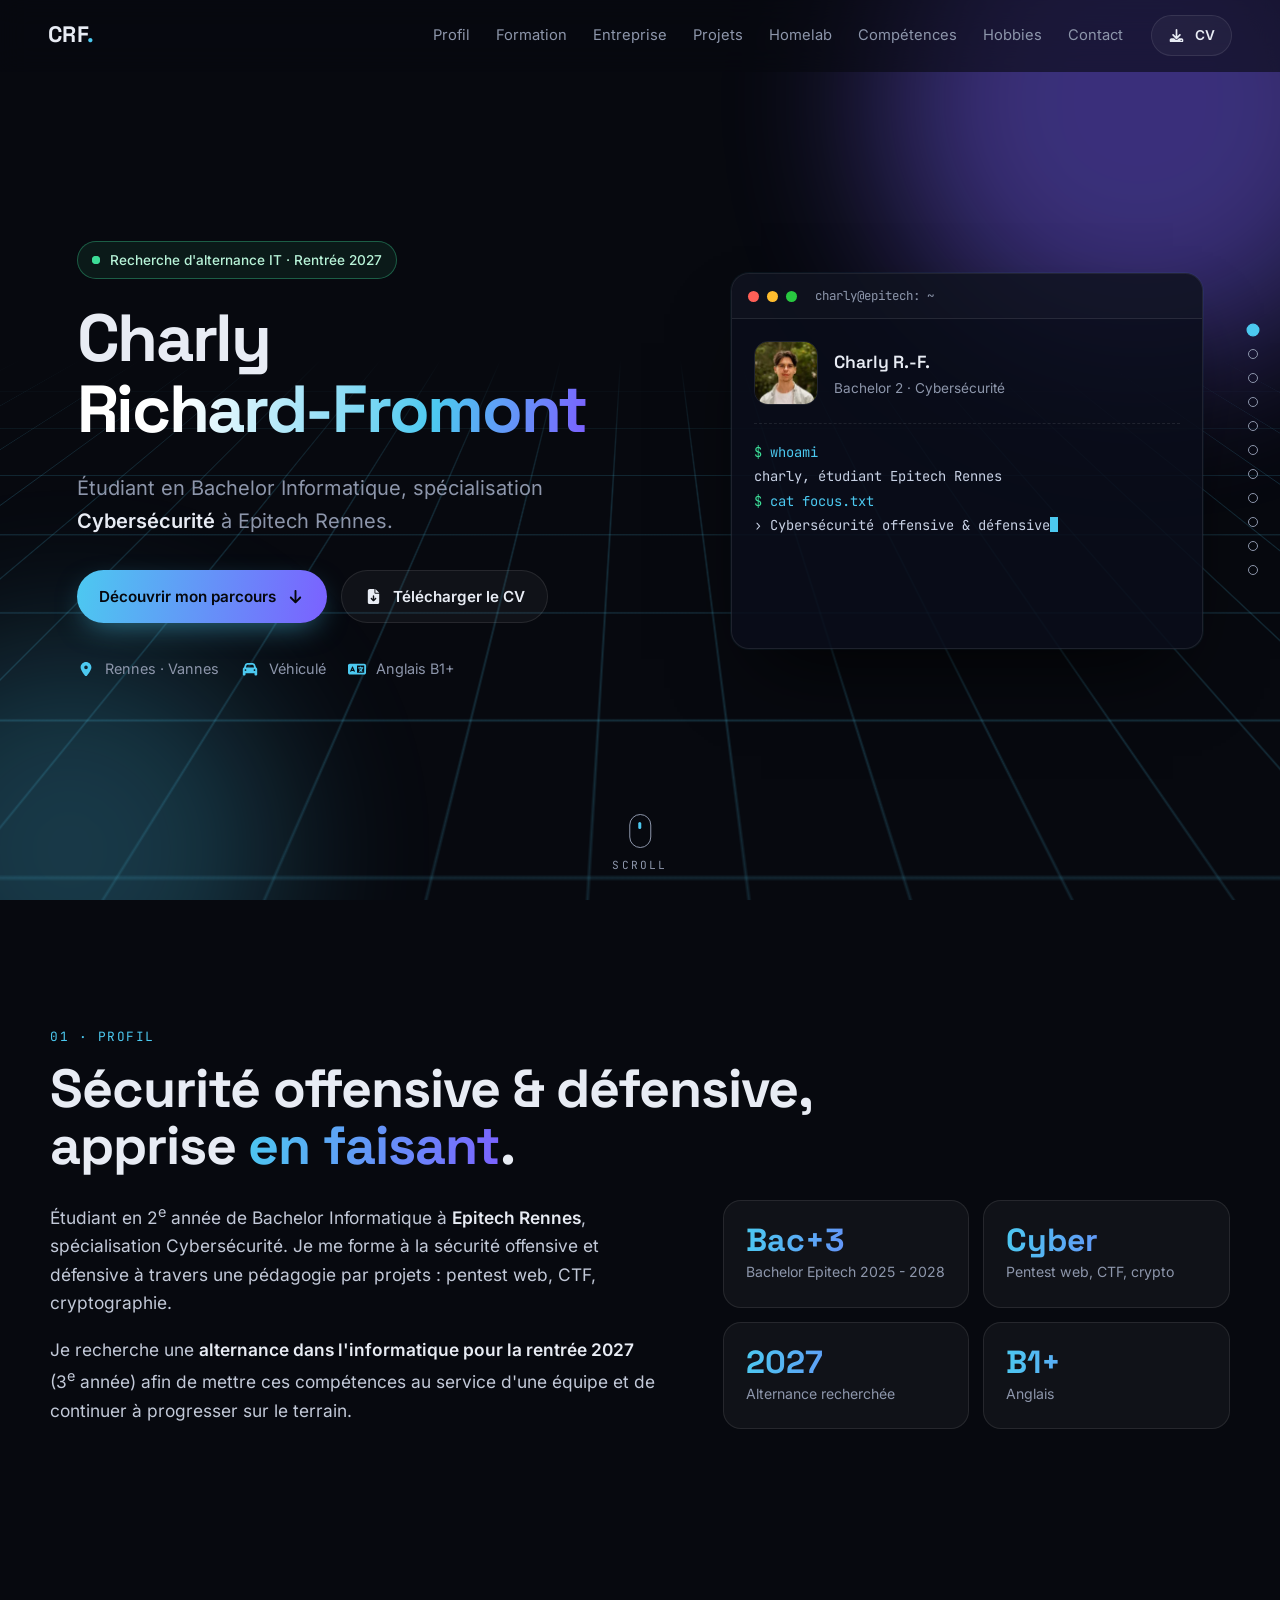
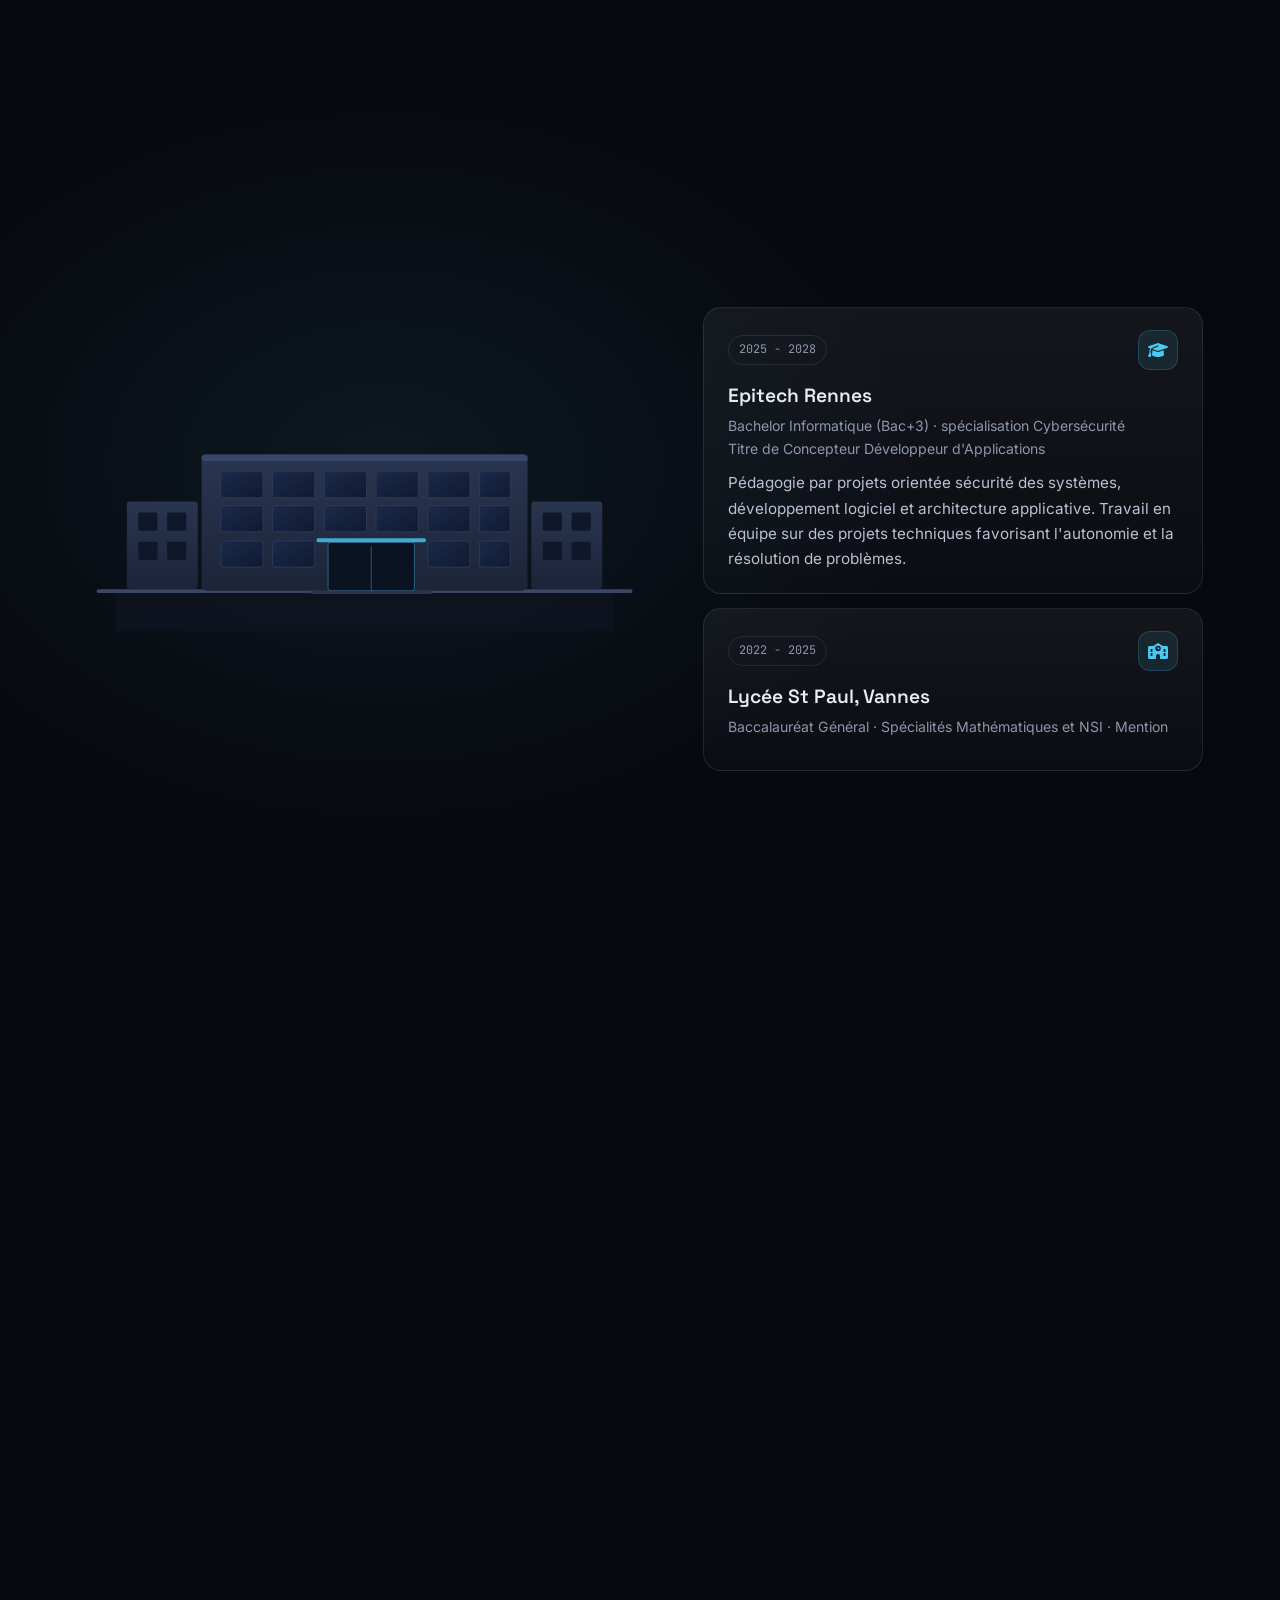
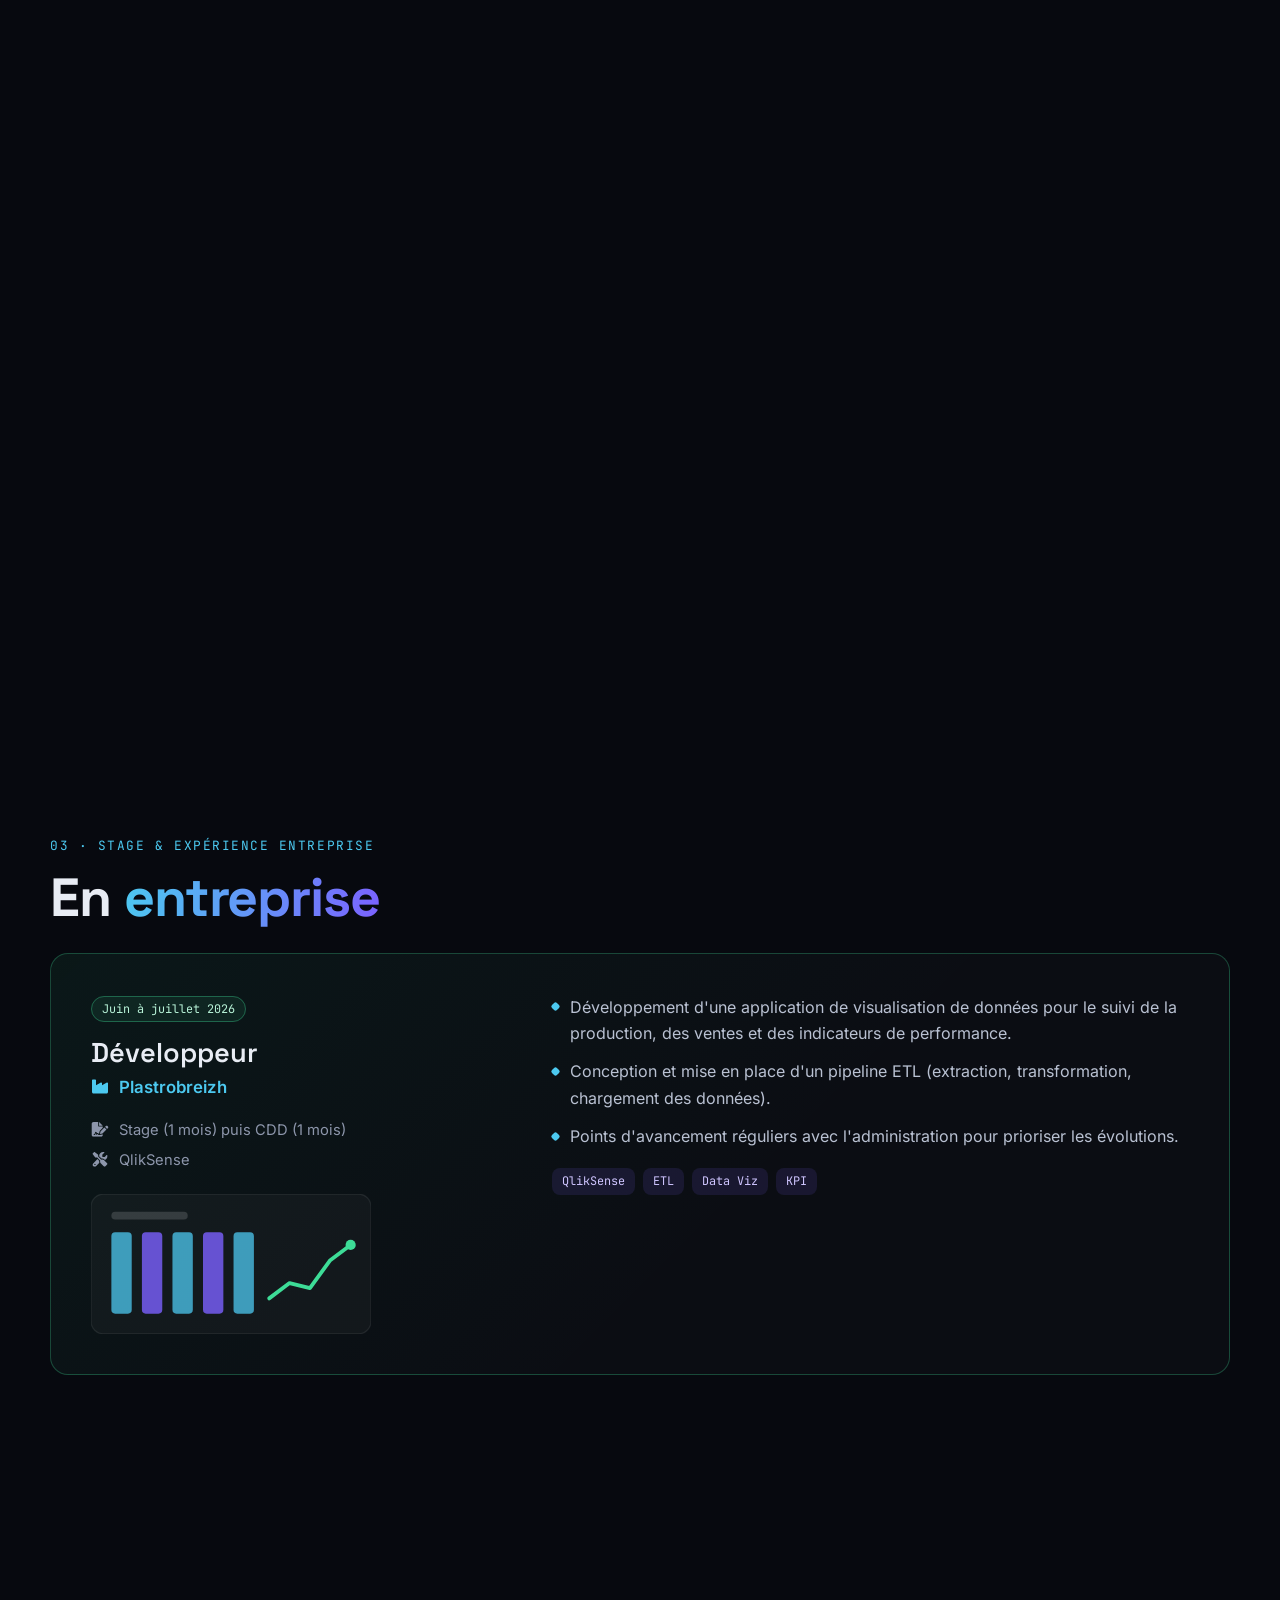
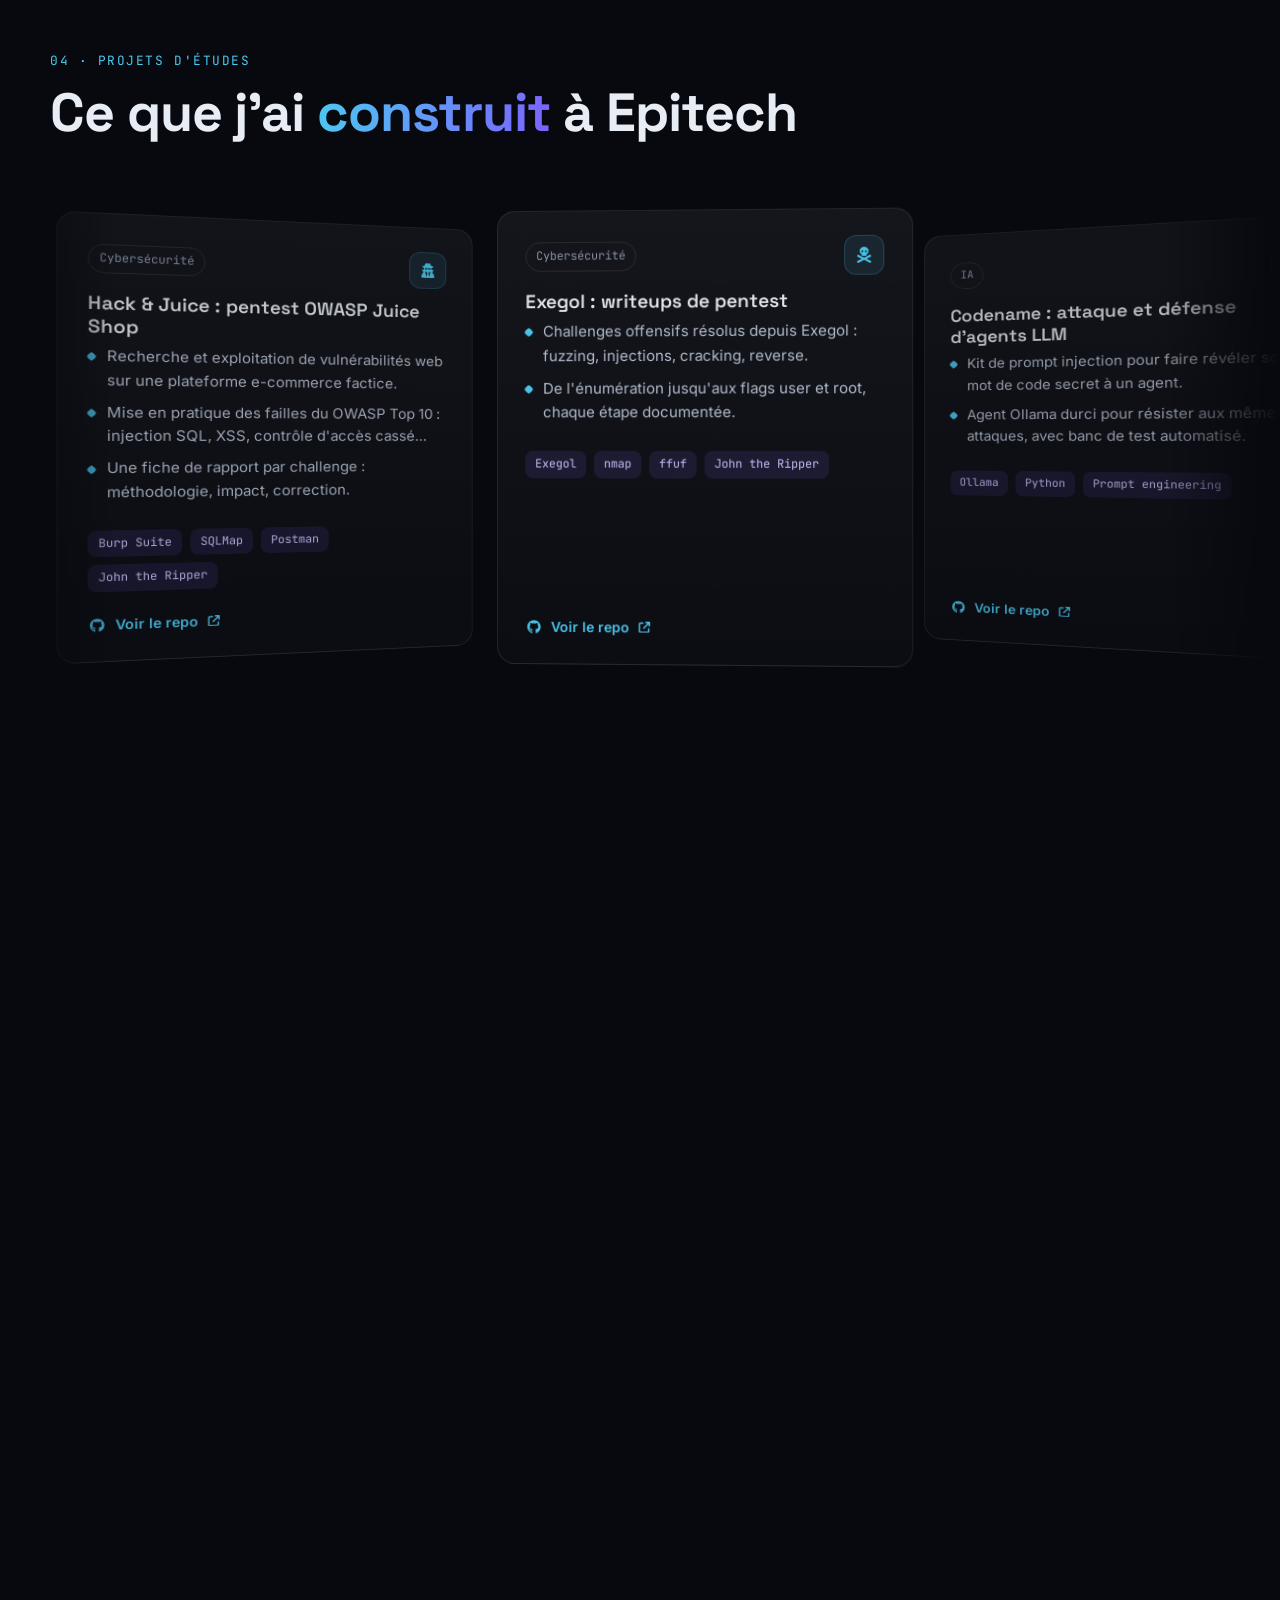
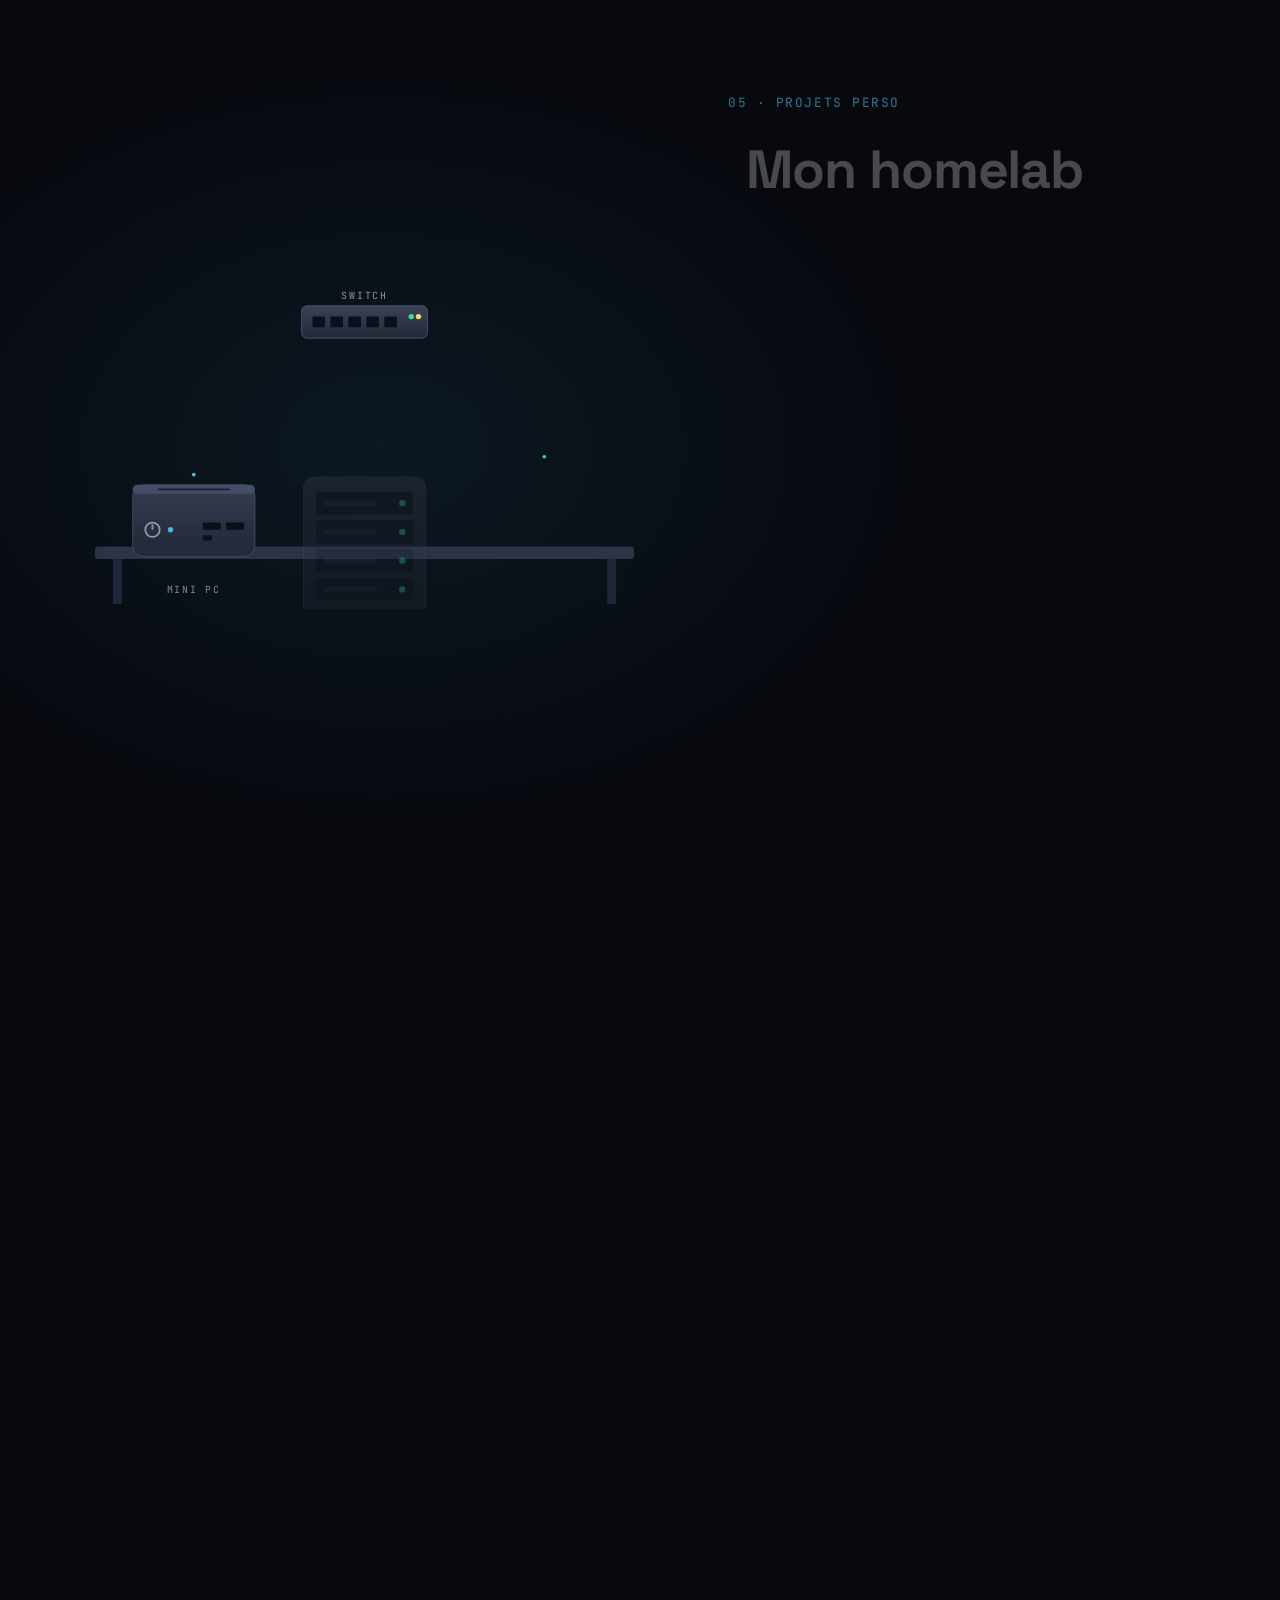
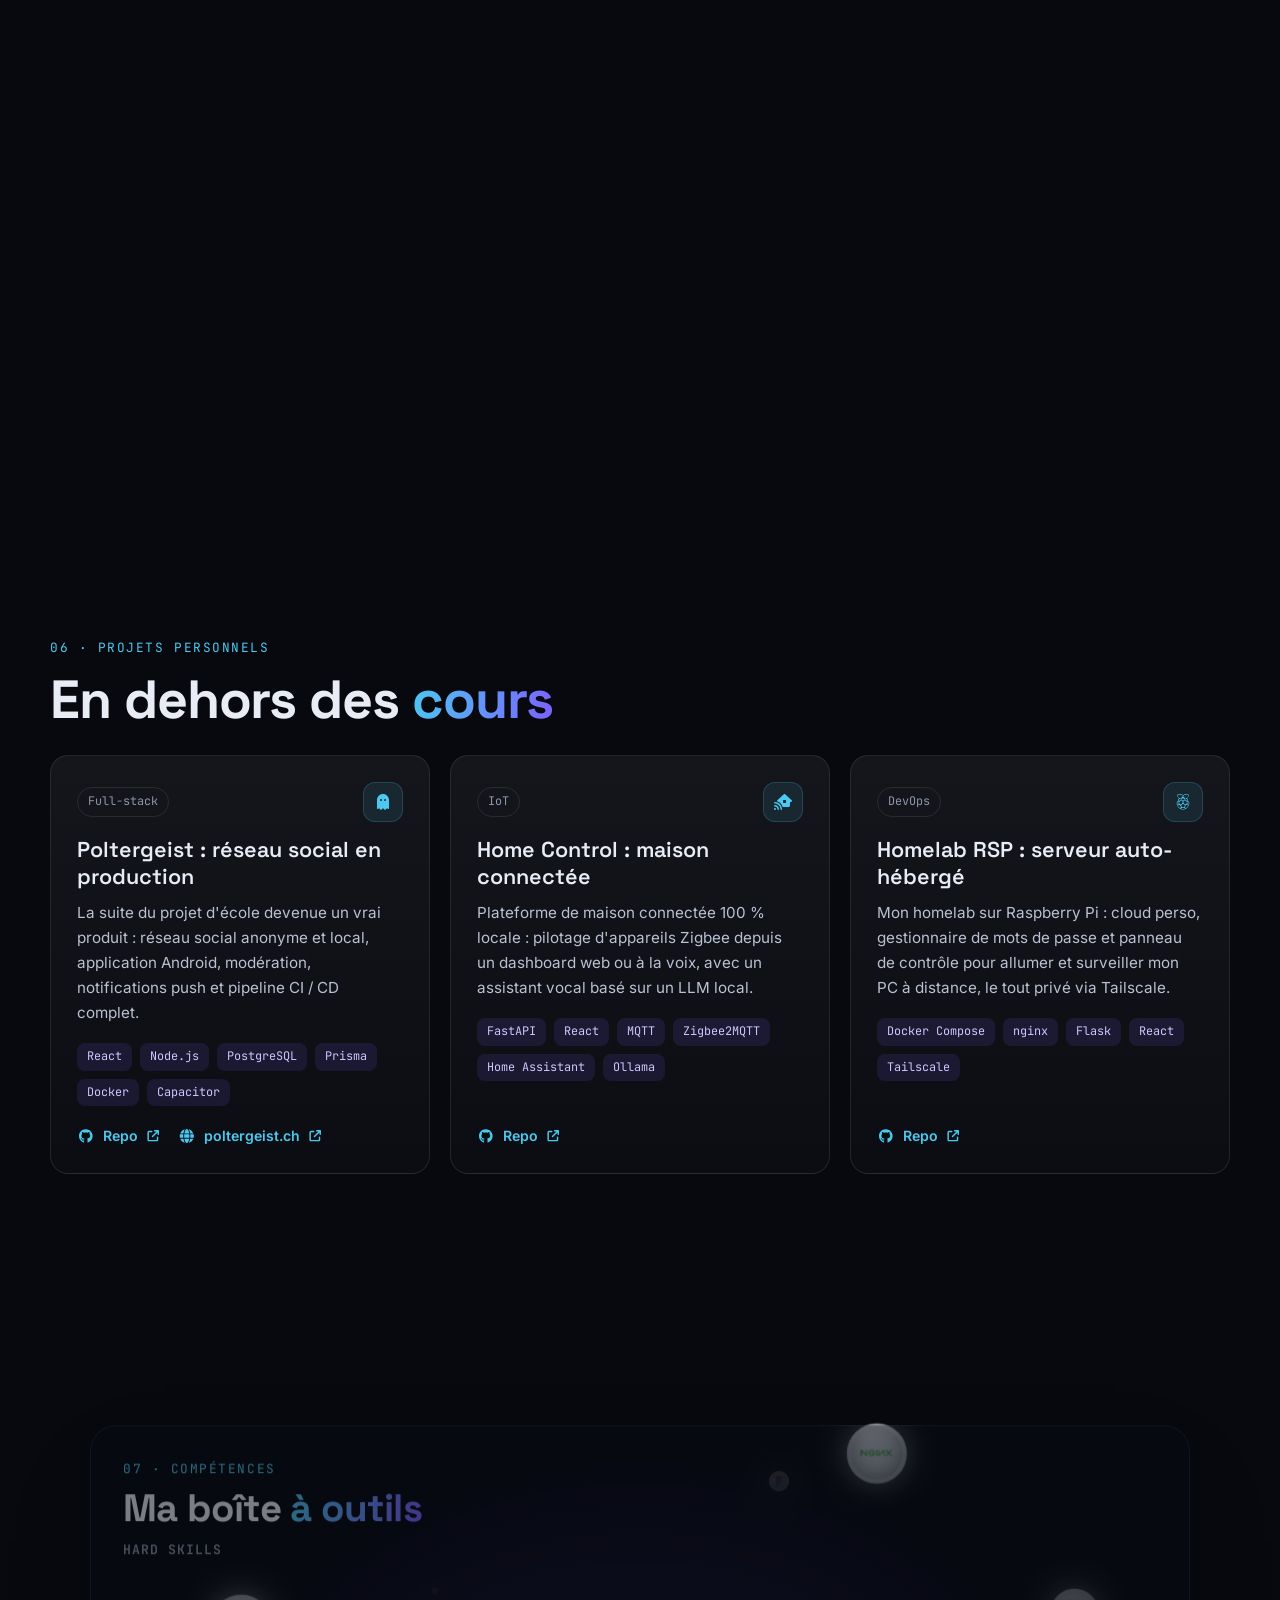
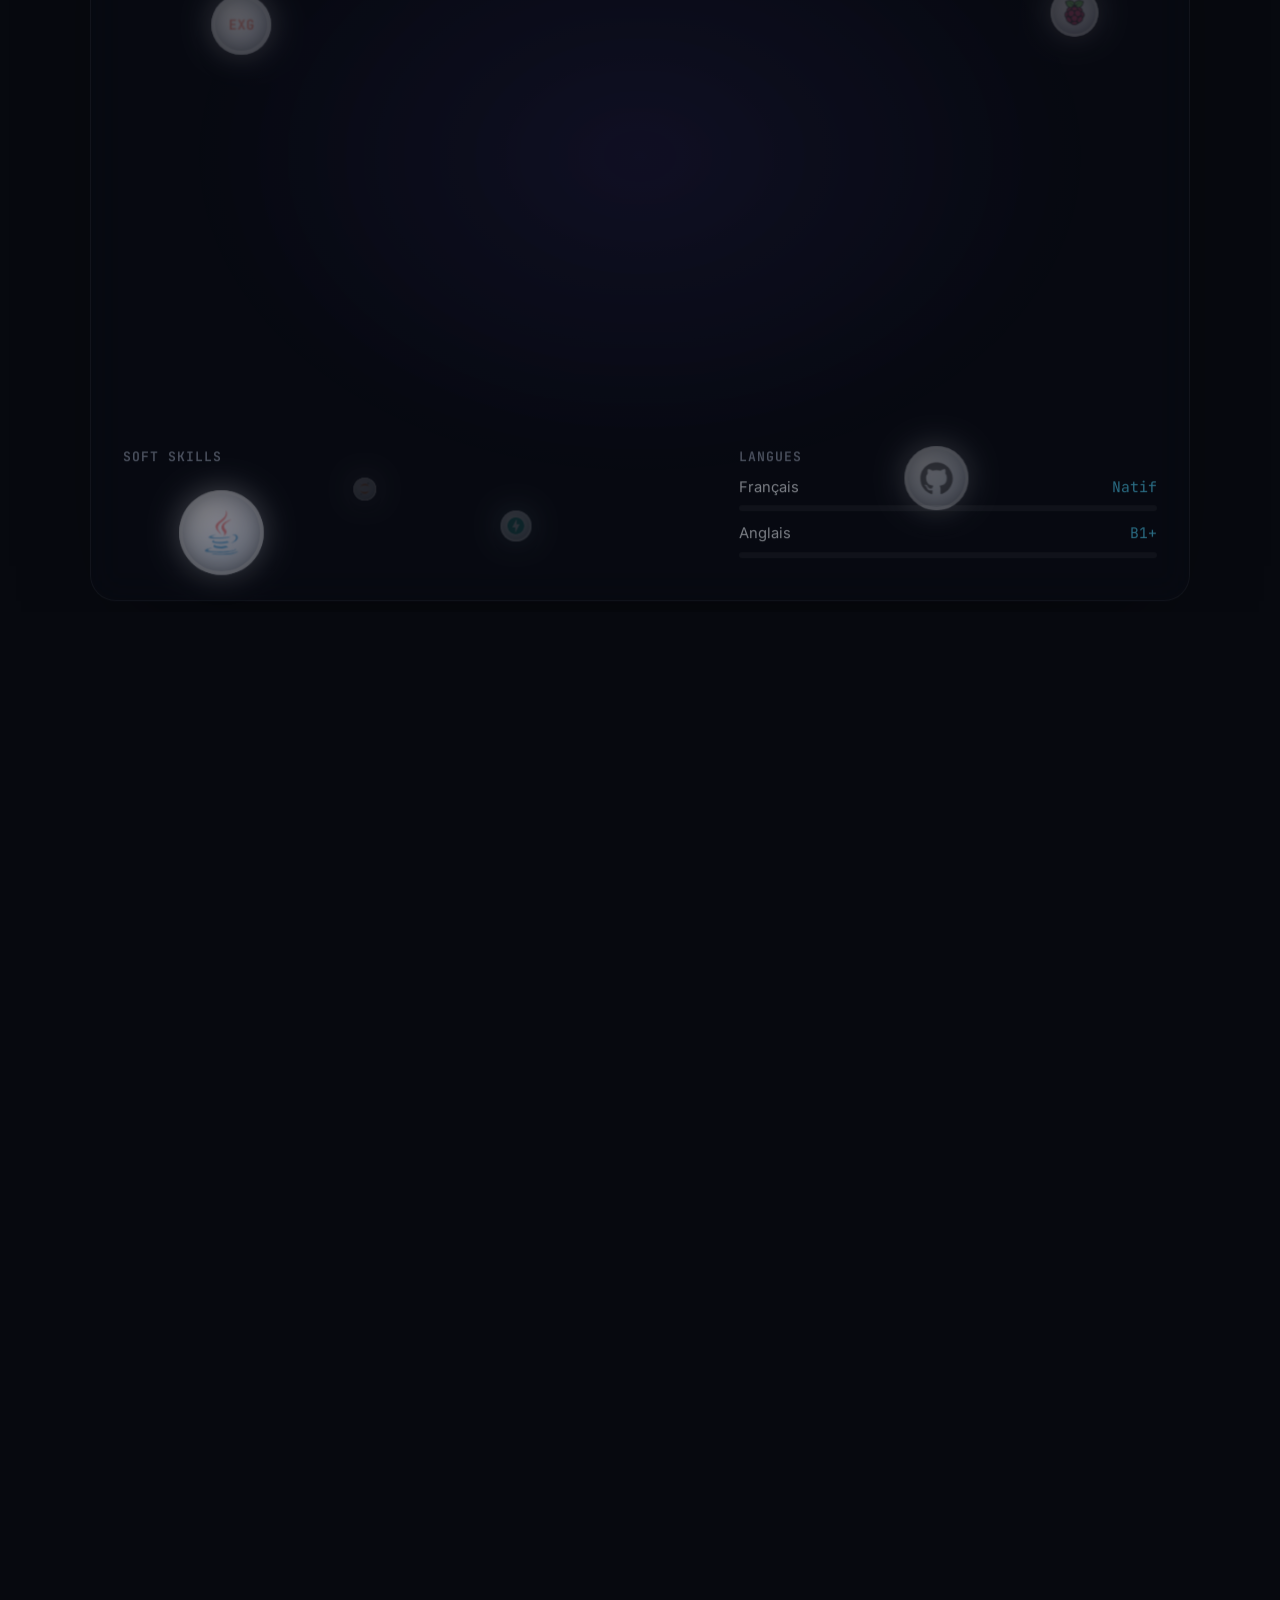
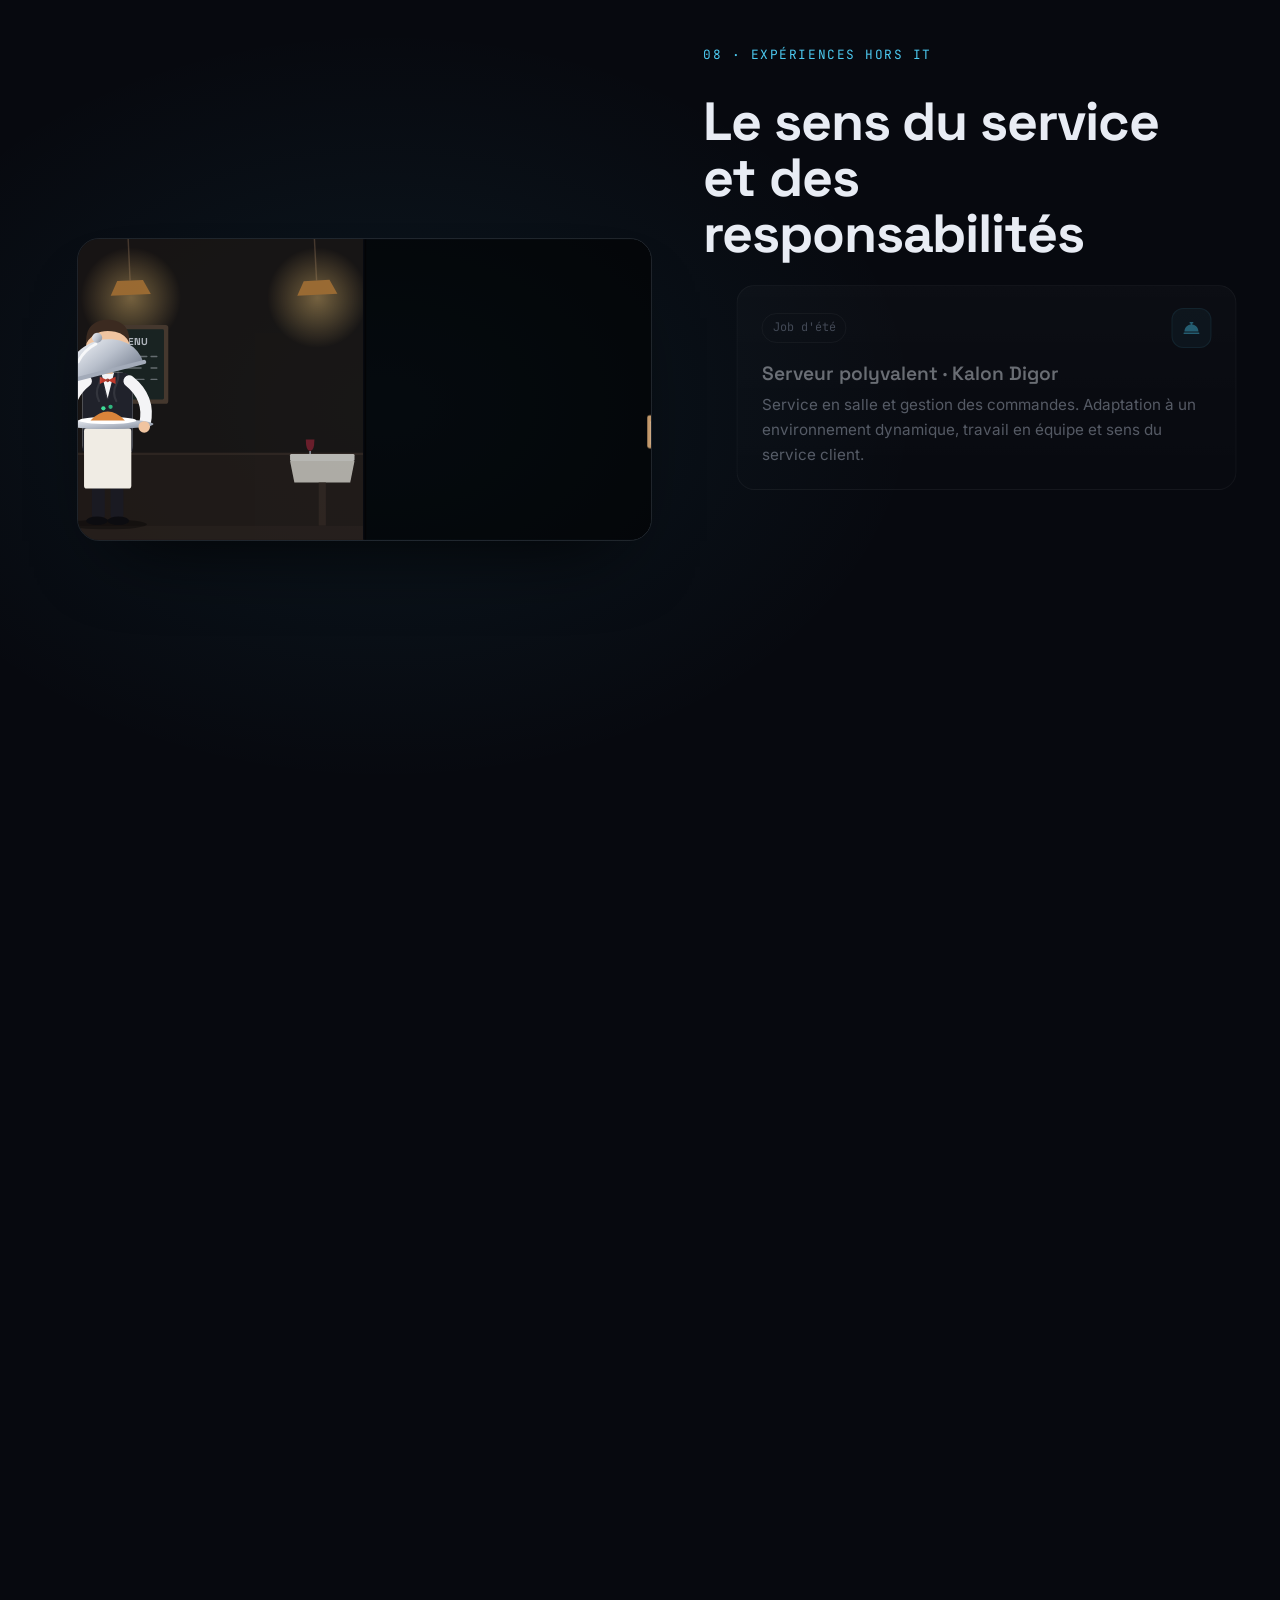
==== index.html @ 0ab3fb11 "[STYLE](index.css):make contact section fill the screen" ====
<!DOCTYPE html>
<html lang="fr">
<head>
    <meta charset="UTF-8">
    <meta name="viewport" content="width=device-width, initial-scale=1.0">
    <title>Charly Richard-Fromont · Portfolio</title>
    <meta name="description" content="Portfolio de Charly Richard-Fromont, étudiant en Bachelor Informatique spécialisation Cybersécurité à Epitech Rennes. Recherche d'alternance en IT pour la rentrée 2027.">
    <meta name="theme-color" content="#07090f">
    <meta name="author" content="Charly Richard-Fromont">
    <link rel="canonical" href="https://charly-2025.github.io/myPortfolio/">

    <meta property="og:type" content="profile">
    <meta property="og:title" content="Charly Richard-Fromont · Portfolio">
    <meta property="og:description" content="Étudiant en Bachelor Informatique, spécialisation Cybersécurité à Epitech Rennes. Recherche d'alternance en IT pour la rentrée 2027.">
    <meta property="og:url" content="https://charly-2025.github.io/myPortfolio/">
    <meta property="og:image" content="https://charly-2025.github.io/myPortfolio/crf.webp">
    <meta property="og:locale" content="fr_FR">
    <meta property="profile:first_name" content="Charly">
    <meta property="profile:last_name" content="Richard-Fromont">
    <meta name="twitter:card" content="summary">

    <script type="application/ld+json">
    {
        "@context": "https://schema.org",
        "@type": "Person",
        "name": "Charly Richard-Fromont",
        "givenName": "Charly",
        "familyName": "Richard-Fromont",
        "url": "https://charly-2025.github.io/myPortfolio/",
        "image": "https://charly-2025.github.io/myPortfolio/crf.webp",
        "jobTitle": "Étudiant en Bachelor Informatique, spécialisation Cybersécurité",
        "email": "mailto:charly.richardfromont@gmail.com",
        "address": { "@type": "PostalAddress", "addressLocality": "Rennes", "addressCountry": "FR" },
        "alumniOf": { "@type": "CollegeOrUniversity", "name": "Epitech Rennes" },
        "knowsAbout": ["Cybersécurité", "Pentest", "Python", "React", "Node.js", "Docker"],
        "sameAs": [
            "https://www.linkedin.com/in/charly-richard-fromont-b95b0a2b6",
            "https://github.com/charly-2025"
        ]
    }
    </script>

    <!-- Restauration du scroll gérée par le site (évite les sauts au rechargement) -->
    <script>
        history.scrollRestoration = 'manual';
        try {
            var y = +sessionStorage.getItem('scrollY');
            if (y > 0 && !location.hash) document.documentElement.classList.add('restoring');
        } catch (e) {}
    </script>

    <link rel="preload" href="assets/fonts/inter.woff2" as="font" type="font/woff2" crossorigin>
    <link rel="preload" href="assets/fonts/space-grotesk.woff2" as="font" type="font/woff2" crossorigin>
    <link rel="preload" href="assets/fonts/jetbrains-mono.woff2" as="font" type="font/woff2" crossorigin>
    <link rel="stylesheet" href="style/index.css?v=202610241826">
</head>

<body>
    <svg xmlns="http://www.w3.org/2000/svg" style="display:none" aria-hidden="true">
        <symbol id="i-github" viewBox="0 0 496 512"><path d="M165.9 397.4c0 2-2.3 3.6-5.2 3.6-3.3.3-5.6-1.3-5.6-3.6 0-2 2.3-3.6 5.2-3.6 3-.3 5.6 1.3 5.6 3.6zm-31.1-4.5c-.7 2 1.3 4.3 4.3 4.9 2.6 1 5.6 0 6.2-2s-1.3-4.3-4.3-5.2c-2.6-.7-5.5.3-6.2 2.3zm44.2-1.7c-2.9.7-4.9 2.6-4.6 4.9.3 2 2.9 3.3 5.9 2.6 2.9-.7 4.9-2.6 4.6-4.6-.3-1.9-3-3.2-5.9-2.9zM244.8 8C106.1 8 0 113.3 0 252c0 110.9 69.8 205.8 169.5 239.2 12.8 2.3 17.3-5.6 17.3-12.1 0-6.2-.3-40.4-.3-61.4 0 0-70 15-84.7-29.8 0 0-11.4-29.1-27.8-36.6 0 0-22.9-15.7 1.6-15.4 0 0 24.9 2 38.6 25.8 21.9 38.6 58.6 27.5 72.9 20.9 2.3-16 8.8-27.1 16-33.7-55.9-6.2-112.3-14.3-112.3-110.5 0-27.5 7.6-41.3 23.6-58.9-2.6-6.5-11.1-33.3 2.6-67.9 20.9-6.5 69 27 69 27 20-5.6 41.5-8.5 62.8-8.5s42.8 2.9 62.8 8.5c0 0 48.1-33.6 69-27 13.7 34.7 5.2 61.4 2.6 67.9 16 17.7 25.8 31.5 25.8 58.9 0 96.5-58.9 104.2-114.8 110.5 9.2 7.9 17 22.9 17 46.4 0 33.7-.3 75.4-.3 83.6 0 6.5 4.6 14.4 17.3 12.1C428.2 457.8 496 362.9 496 252 496 113.3 383.5 8 244.8 8zM97.2 352.9c-1.3 1-1 3.3.7 5.2 1.6 1.6 3.9 2.3 5.2 1 1.3-1 1-3.3-.7-5.2-1.6-1.6-3.9-2.3-5.2-1zm-10.8-8.1c-.7 1.3.3 2.9 2.3 3.9 1.6 1 3.6.7 4.3-.7.7-1.3-.3-2.9-2.3-3.9-2-.6-3.6-.3-4.3.7zm32.4 35.6c-1.6 1.3-1 4.3 1.3 6.2 2.3 2.3 5.2 2.6 6.5 1 1.3-1.3.7-4.3-1.3-6.2-2.2-2.3-5.2-2.6-6.5-1zm-11.4-14.7c-1.6 1-1.6 3.6 0 5.9 1.6 2.3 4.3 3.3 5.6 2.3 1.6-1.3 1.6-3.9 0-6.2-1.4-2.3-4-3.3-5.6-2z"/></symbol>
        <symbol id="i-linkedin" viewBox="0 0 448 512"><path d="M416 32H31.9C14.3 32 0 46.5 0 64.3v383.4C0 465.5 14.3 480 31.9 480H416c17.6 0 32-14.5 32-32.3V64.3c0-17.8-14.4-32.3-32-32.3zM135.4 416H69V202.2h66.5V416zm-33.2-243c-21.3 0-38.5-17.3-38.5-38.5S80.9 96 102.2 96c21.2 0 38.5 17.3 38.5 38.5 0 21.3-17.2 38.5-38.5 38.5zm282.1 243h-66.4V312c0-24.8-.5-56.7-34.5-56.7-34.6 0-39.9 27-39.9 54.9V416h-66.4V202.2h63.7v29.2h.9c8.9-16.8 30.6-34.5 62.9-34.5 67.2 0 79.7 44.3 79.7 101.9V416z"/></symbol>
        <symbol id="i-raspberry-pi" viewBox="0 0 407 512"><path d="M372 232.5l-3.7-6.5c.1-46.4-21.4-65.3-46.5-79.7 7.6-2 15.4-3.6 17.6-13.2 13.1-3.3 15.8-9.4 17.1-15.8 3.4-2.3 14.8-8.7 13.6-19.7 6.4-4.4 10-10.1 8.1-18.1 6.9-7.5 8.7-13.7 5.8-19.4 8.3-10.3 4.6-15.6 1.1-20.9 6.2-11.2.7-23.2-16.6-21.2-6.9-10.1-21.9-7.8-24.2-7.8-2.6-3.2-6-6-16.5-4.7-6.8-6.1-14.4-5-22.3-2.1-9.3-7.3-15.5-1.4-22.6.8C271.6.6 269 5.5 263.5 7.6c-12.3-2.6-16.1 3-22 8.9l-6.9-.1c-18.6 10.8-27.8 32.8-31.1 44.1-3.3-11.3-12.5-33.3-31.1-44.1l-6.9.1c-5.9-5.9-9.7-11.5-22-8.9-5.6-2-8.1-7-19.4-3.4-4.6-1.4-8.9-4.4-13.9-4.3-2.6.1-5.5 1-8.7 3.5-7.9-3-15.5-4-22.3 2.1-10.5-1.3-14 1.4-16.5 4.7-2.3 0-17.3-2.3-24.2 7.8C21.2 16 15.8 28 22 39.2c-3.5 5.4-7.2 10.7 1.1 20.9-2.9 5.7-1.1 11.9 5.8 19.4-1.8 8 1.8 13.7 8.1 18.1-1.2 11 10.2 17.4 13.6 19.7 1.3 6.4 4 12.4 17.1 15.8 2.2 9.5 10 11.2 17.6 13.2-25.1 14.4-46.6 33.3-46.5 79.7l-3.7 6.5c-28.8 17.2-54.7 72.7-14.2 117.7 2.6 14.1 7.1 24.2 11 35.4 5.9 45.2 44.5 66.3 54.6 68.8 14.9 11.2 30.8 21.8 52.2 29.2C159 504.2 181 512 203 512h1c22.1 0 44-7.8 64.2-28.4 21.5-7.4 37.3-18 52.2-29.2 10.2-2.5 48.7-23.6 54.6-68.8 3.9-11.2 8.4-21.3 11-35.4 40.6-45.1 14.7-100.5-14-117.7zm-22.2-8c-1.5 18.7-98.9-65.1-82.1-67.9 45.7-7.5 83.6 19.2 82.1 67.9zm-43 93.1c-24.5 15.8-59.8 5.6-78.8-22.8s-14.6-64.2 9.9-80c24.5-15.8 59.8-5.6 78.8 22.8s14.6 64.2-9.9 80zM238.9 29.3c.8 4.2 1.8 6.8 2.9 7.6 5.4-5.8 9.8-11.7 16.8-17.3 0 3.3-1.7 6.8 2.5 9.4 3.7-5 8.8-9.5 15.5-13.3-3.2 5.6-.6 7.3 1.2 9.6 5.1-4.4 10-8.8 19.4-12.3-2.6 3.1-6.2 6.2-2.4 9.8 5.3-3.3 10.6-6.6 23.1-8.9-2.8 3.1-8.7 6.3-5.1 9.4 6.6-2.5 14-4.4 22.1-5.4-3.9 3.2-7.1 6.3-3.9 8.8 7.1-2.2 16.9-5.1 26.4-2.6l-6 6.1c-.7.8 14.1.6 23.9.8-3.6 5-7.2 9.7-9.3 18.2 1 1 5.8.4 10.4 0-4.7 9.9-12.8 12.3-14.7 16.6 2.9 2.2 6.8 1.6 11.2.1-3.4 6.9-10.4 11.7-16 17.3 1.4 1 3.9 1.6 9.7.9-5.2 5.5-11.4 10.5-18.8 15 1.3 1.5 5.8 1.5 10 1.6-6.7 6.5-15.3 9.9-23.4 14.2 4 2.7 6.9 2.1 10 2.1-5.7 4.7-15.4 7.1-24.4 10 1.7 2.7 3.4 3.4 7.1 4.1-9.5 5.3-23.2 2.9-27 5.6.9 2.7 3.6 4.4 6.7 5.8-15.4.9-57.3-.6-65.4-32.3 15.7-17.3 44.4-37.5 93.7-62.6-38.4 12.8-73 30-102 53.5-34.3-15.9-10.8-55.9 5.8-71.8zm-34.4 114.6c24.2-.3 54.1 17.8 54 34.7-.1 15-21 27.1-53.8 26.9-32.1-.4-53.7-15.2-53.6-29.8 0-11.9 26.2-32.5 53.4-31.8zm-123-12.8c3.7-.7 5.4-1.5 7.1-4.1-9-2.8-18.7-5.3-24.4-10 3.1 0 6 .7 10-2.1-8.1-4.3-16.7-7.7-23.4-14.2 4.2-.1 8.7 0 10-1.6-7.4-4.5-13.6-9.5-18.8-15 5.8.7 8.3.1 9.7-.9-5.6-5.6-12.7-10.4-16-17.3 4.3 1.5 8.3 2 11.2-.1-1.9-4.2-10-6.7-14.7-16.6 4.6.4 9.4 1 10.4 0-2.1-8.5-5.8-13.3-9.3-18.2 9.8-.1 24.6 0 23.9-.8l-6-6.1c9.5-2.5 19.3.4 26.4 2.6 3.2-2.5-.1-5.6-3.9-8.8 8.1 1.1 15.4 2.9 22.1 5.4 3.5-3.1-2.3-6.3-5.1-9.4 12.5 2.3 17.8 5.6 23.1 8.9 3.8-3.6.2-6.7-2.4-9.8 9.4 3.4 14.3 7.9 19.4 12.3 1.7-2.3 4.4-4 1.2-9.6 6.7 3.8 11.8 8.3 15.5 13.3 4.1-2.6 2.5-6.2 2.5-9.4 7 5.6 11.4 11.5 16.8 17.3 1.1-.8 2-3.4 2.9-7.6 16.6 15.9 40.1 55.9 6 71.8-29-23.5-63.6-40.7-102-53.5 49.3 25 78 45.3 93.7 62.6-8 31.8-50 33.2-65.4 32.3 3.1-1.4 5.8-3.2 6.7-5.8-4-2.8-17.6-.4-27.2-5.6zm60.1 24.1c16.8 2.8-80.6 86.5-82.1 67.9-1.5-48.7 36.5-75.5 82.1-67.9zM38.2 342c-23.7-18.8-31.3-73.7 12.6-98.3 26.5-7 9 107.8-12.6 98.3zm91 98.2c-13.3 7.9-45.8 4.7-68.8-27.9-15.5-27.4-13.5-55.2-2.6-63.4 16.3-9.8 41.5 3.4 60.9 25.6 16.9 20 24.6 55.3 10.5 65.7zm-26.4-119.7c-24.5-15.8-28.9-51.6-9.9-80s54.3-38.6 78.8-22.8 28.9 51.6 9.9 80c-19.1 28.4-54.4 38.6-78.8 22.8zM205 496c-29.4 1.2-58.2-23.7-57.8-32.3-.4-12.7 35.8-22.6 59.3-22 23.7-1 55.6 7.5 55.7 18.9.5 11-28.8 35.9-57.2 35.4zm58.9-124.9c.2 29.7-26.2 53.8-58.8 54-32.6.2-59.2-23.8-59.4-53.4v-.6c-.2-29.7 26.2-53.8 58.8-54 32.6-.2 59.2 23.8 59.4 53.4v.6zm82.2 42.7c-25.3 34.6-59.6 35.9-72.3 26.3-13.3-12.4-3.2-50.9 15.1-72 20.9-23.3 43.3-38.5 58.9-26.6 10.5 10.3 16.7 49.1-1.7 72.3zm22.9-73.2c-21.5 9.4-39-105.3-12.6-98.3 43.9 24.7 36.3 79.6 12.6 98.3z"/></symbol>
        <symbol id="i-arrow-down" viewBox="0 0 384 512"><path d="M169.4 470.6c12.5 12.5 32.8 12.5 45.3 0l160-160c12.5-12.5 12.5-32.8 0-45.3s-32.8-12.5-45.3 0L224 370.8 224 64c0-17.7-14.3-32-32-32s-32 14.3-32 32l0 306.7L54.6 265.4c-12.5-12.5-32.8-12.5-45.3 0s-12.5 32.8 0 45.3l160 160z"/></symbol>
        <symbol id="i-arrow-up-right-from-square" viewBox="0 0 512 512"><path d="M320 0c-17.7 0-32 14.3-32 32s14.3 32 32 32h82.7L201.4 265.4c-12.5 12.5-12.5 32.8 0 45.3s32.8 12.5 45.3 0L448 109.3V192c0 17.7 14.3 32 32 32s32-14.3 32-32V32c0-17.7-14.3-32-32-32H320zM80 32C35.8 32 0 67.8 0 112V432c0 44.2 35.8 80 80 80H400c44.2 0 80-35.8 80-80V320c0-17.7-14.3-32-32-32s-32 14.3-32 32V432c0 8.8-7.2 16-16 16H80c-8.8 0-16-7.2-16-16V112c0-8.8 7.2-16 16-16H192c17.7 0 32-14.3 32-32s-14.3-32-32-32H80z"/></symbol>
        <symbol id="i-basket-shopping" viewBox="0 0 576 512"><path d="M253.3 35.1c6.1-11.8 1.5-26.3-10.2-32.4s-26.3-1.5-32.4 10.2L117.6 192H32c-17.7 0-32 14.3-32 32s14.3 32 32 32L83.9 463.5C91 492 116.6 512 146 512H430c29.4 0 55-20 62.1-48.5L544 256c17.7 0 32-14.3 32-32s-14.3-32-32-32H458.4L365.3 12.9C359.2 1.2 344.7-3.4 332.9 2.7s-16.3 20.6-10.2 32.4L404.3 192H171.7L253.3 35.1zM192 304v96c0 8.8-7.2 16-16 16s-16-7.2-16-16V304c0-8.8 7.2-16 16-16s16 7.2 16 16zm96-16c8.8 0 16 7.2 16 16v96c0 8.8-7.2 16-16 16s-16-7.2-16-16V304c0-8.8 7.2-16 16-16zm128 16v96c0 8.8-7.2 16-16 16s-16-7.2-16-16V304c0-8.8 7.2-16 16-16s16 7.2 16 16z"/></symbol>
        <symbol id="i-bell-concierge" viewBox="0 0 512 512"><path d="M216 64c-13.3 0-24 10.7-24 24s10.7 24 24 24h16v33.3C119.6 157.2 32 252.4 32 368H480c0-115.6-87.6-210.8-200-222.7V112h16c13.3 0 24-10.7 24-24s-10.7-24-24-24H256 216zM24 400c-13.3 0-24 10.7-24 24s10.7 24 24 24H488c13.3 0 24-10.7 24-24s-10.7-24-24-24H24z"/></symbol>
        <symbol id="i-book-open" viewBox="0 0 576 512"><path d="M249.6 471.5c10.8 3.8 22.4-4.1 22.4-15.5V78.6c0-4.2-1.6-8.4-5-11C247.4 52 202.4 32 144 32C93.5 32 46.3 45.3 18.1 56.1C6.8 60.5 0 71.7 0 83.8V454.1c0 11.9 12.8 20.2 24.1 16.5C55.6 460.1 105.5 448 144 448c33.9 0 79 14 105.6 23.5zm76.8 0C353 462 398.1 448 432 448c38.5 0 88.4 12.1 119.9 22.6c11.3 3.8 24.1-4.6 24.1-16.5V83.8c0-12.1-6.8-23.3-18.1-27.6C529.7 45.3 482.5 32 432 32c-58.4 0-103.4 20-123 35.6c-3.3 2.6-5 6.8-5 11V456c0 11.4 11.7 19.3 22.4 15.5z"/></symbol>
        <symbol id="i-brain" viewBox="0 0 512 512"><path d="M184 0c30.9 0 56 25.1 56 56V456c0 30.9-25.1 56-56 56c-28.9 0-52.7-21.9-55.7-50.1c-5.2 1.4-10.7 2.1-16.3 2.1c-35.3 0-64-28.7-64-64c0-7.4 1.3-14.6 3.6-21.2C21.4 367.4 0 338.2 0 304c0-31.9 18.7-59.5 45.8-72.3C37.1 220.8 32 207 32 192c0-30.7 21.6-56.3 50.4-62.6C80.8 123.9 80 118 80 112c0-29.9 20.6-55.1 48.3-62.1C131.3 21.9 155.1 0 184 0zM328 0c28.9 0 52.6 21.9 55.7 49.9c27.8 7 48.3 32.1 48.3 62.1c0 6-.8 11.9-2.4 17.4c28.8 6.2 50.4 31.9 50.4 62.6c0 15-5.1 28.8-13.8 39.7C493.3 244.5 512 272.1 512 304c0 34.2-21.4 63.4-51.6 74.8c2.3 6.6 3.6 13.8 3.6 21.2c0 35.3-28.7 64-64 64c-5.6 0-11.1-.7-16.3-2.1c-3 28.2-26.8 50.1-55.7 50.1c-30.9 0-56-25.1-56-56V56c0-30.9 25.1-56 56-56z"/></symbol>
        <symbol id="i-briefcase" viewBox="0 0 512 512"><path d="M184 48H328c4.4 0 8 3.6 8 8V96H176V56c0-4.4 3.6-8 8-8zm-56 8V96H64C28.7 96 0 124.7 0 160v96H192 320 512V160c0-35.3-28.7-64-64-64H384V56c0-30.9-25.1-56-56-56H184c-30.9 0-56 25.1-56 56zM512 288H320v32c0 17.7-14.3 32-32 32H224c-17.7 0-32-14.3-32-32V288H0V416c0 35.3 28.7 64 64 64H448c35.3 0 64-28.7 64-64V288z"/></symbol>
        <symbol id="i-car" viewBox="0 0 512 512"><path d="M135.2 117.4L109.1 192H402.9l-26.1-74.6C372.3 104.6 360.2 96 346.6 96H165.4c-13.6 0-25.7 8.6-30.2 21.4zM39.6 196.8L74.8 96.3C88.3 57.8 124.6 32 165.4 32H346.6c40.8 0 77.1 25.8 90.6 64.3l35.2 100.5c23.2 9.6 39.6 32.5 39.6 59.2V400v48c0 17.7-14.3 32-32 32H448c-17.7 0-32-14.3-32-32V400H96v48c0 17.7-14.3 32-32 32H32c-17.7 0-32-14.3-32-32V400 256c0-26.7 16.4-49.6 39.6-59.2zM128 288a32 32 0 1 0 -64 0 32 32 0 1 0 64 0zm288 32a32 32 0 1 0 0-64 32 32 0 1 0 0 64z"/></symbol>
        <symbol id="i-chart-column" viewBox="0 0 512 512"><path d="M32 32c17.7 0 32 14.3 32 32V400c0 8.8 7.2 16 16 16H480c17.7 0 32 14.3 32 32s-14.3 32-32 32H80c-44.2 0-80-35.8-80-80V64C0 46.3 14.3 32 32 32zM160 224c17.7 0 32 14.3 32 32v64c0 17.7-14.3 32-32 32s-32-14.3-32-32V256c0-17.7 14.3-32 32-32zm128-64V320c0 17.7-14.3 32-32 32s-32-14.3-32-32V160c0-17.7 14.3-32 32-32s32 14.3 32 32zm64 32c17.7 0 32 14.3 32 32v96c0 17.7-14.3 32-32 32s-32-14.3-32-32V224c0-17.7 14.3-32 32-32zM480 96V320c0 17.7-14.3 32-32 32s-32-14.3-32-32V96c0-17.7 14.3-32 32-32s32 14.3 32 32z"/></symbol>
        <symbol id="i-code" viewBox="0 0 640 512"><path d="M392.8 1.2c-17-4.9-34.7 5-39.6 22l-128 448c-4.9 17 5 34.7 22 39.6s34.7-5 39.6-22l128-448c4.9-17-5-34.7-22-39.6zm80.6 120.1c-12.5 12.5-12.5 32.8 0 45.3L562.7 256l-89.4 89.4c-12.5 12.5-12.5 32.8 0 45.3s32.8 12.5 45.3 0l112-112c12.5-12.5 12.5-32.8 0-45.3l-112-112c-12.5-12.5-32.8-12.5-45.3 0zm-306.7 0c-12.5-12.5-32.8-12.5-45.3 0l-112 112c-12.5 12.5-12.5 32.8 0 45.3l112 112c12.5 12.5 32.8 12.5 45.3 0s12.5-32.8 0-45.3L77.3 256l89.4-89.4c12.5-12.5 12.5-32.8 0-45.3z"/></symbol>
        <symbol id="i-compass-drafting" viewBox="0 0 512 512"><path d="M352 96c0 14.3-3.1 27.9-8.8 40.2L396 227.4c-23.7 25.3-54.2 44.1-88.5 53.6L256 192h0 0l-68 117.5c21.5 6.8 44.3 10.5 68.1 10.5c70.7 0 133.8-32.7 174.9-84c11.1-13.8 31.2-16 45-5s16 31.2 5 45C428.1 341.8 347 384 256 384c-35.4 0-69.4-6.4-100.7-18.1L98.7 463.7C94 471.8 87 478.4 78.6 482.6L23.2 510.3c-5 2.5-10.9 2.2-15.6-.7S0 501.5 0 496V440.6c0-8.4 2.2-16.7 6.5-24.1l60-103.7C53.7 301.6 41.8 289.3 31.2 276c-11.1-13.8-8.8-33.9 5-45s33.9-8.8 45 5c5.7 7.1 11.8 13.8 18.2 20.1l69.4-119.9c-5.6-12.2-8.8-25.8-8.8-40.2c0-53 43-96 96-96s96 43 96 96zm21 297.9c32.6-12.8 62.5-30.8 88.9-52.9l43.7 75.5c4.2 7.3 6.5 15.6 6.5 24.1V496c0 5.5-2.9 10.7-7.6 13.6s-10.6 3.2-15.6 .7l-55.4-27.7c-8.4-4.2-15.4-10.8-20.1-18.9L373 393.9zM256 128a32 32 0 1 0 0-64 32 32 0 1 0 0 64z"/></symbol>
        <symbol id="i-cubes" viewBox="0 0 576 512"><path d="M290.8 48.6l78.4 29.7L288 109.5 206.8 78.3l78.4-29.7c1.8-.7 3.8-.7 5.7 0zM136 92.5V204.7c-1.3 .4-2.6 .8-3.9 1.3l-96 36.4C14.4 250.6 0 271.5 0 294.7V413.9c0 22.2 13.1 42.3 33.5 51.3l96 42.2c14.4 6.3 30.7 6.3 45.1 0L288 457.5l113.5 49.9c14.4 6.3 30.7 6.3 45.1 0l96-42.2c20.3-8.9 33.5-29.1 33.5-51.3V294.7c0-23.3-14.4-44.1-36.1-52.4l-96-36.4c-1.3-.5-2.6-.9-3.9-1.3V92.5c0-23.3-14.4-44.1-36.1-52.4l-96-36.4c-12.8-4.8-26.9-4.8-39.7 0l-96 36.4C150.4 48.4 136 69.3 136 92.5zM392 210.6l-82.4 31.2V152.6L392 121v89.6zM154.8 250.9l78.4 29.7L152 311.7 70.8 280.6l78.4-29.7c1.8-.7 3.8-.7 5.7 0zm18.8 204.4V354.8L256 323.2v95.9l-82.4 36.2zM421.2 250.9c1.8-.7 3.8-.7 5.7 0l78.4 29.7L424 311.7l-81.2-31.1 78.4-29.7zM523.2 421.2l-77.6 34.1V354.8L528 323.2v90.7c0 3.2-1.9 6-4.8 7.3z"/></symbol>
        <symbol id="i-database" viewBox="0 0 448 512"><path d="M448 80v48c0 44.2-100.3 80-224 80S0 172.2 0 128V80C0 35.8 100.3 0 224 0S448 35.8 448 80zM393.2 214.7c20.8-7.4 39.9-16.9 54.8-28.6V288c0 44.2-100.3 80-224 80S0 332.2 0 288V186.1c14.9 11.8 34 21.2 54.8 28.6C99.7 230.7 159.5 240 224 240s124.3-9.3 169.2-25.3zM0 346.1c14.9 11.8 34 21.2 54.8 28.6C99.7 390.7 159.5 400 224 400s124.3-9.3 169.2-25.3c20.8-7.4 39.9-16.9 54.8-28.6V432c0 44.2-100.3 80-224 80S0 476.2 0 432V346.1z"/></symbol>
        <symbol id="i-download" viewBox="0 0 512 512"><path d="M288 32c0-17.7-14.3-32-32-32s-32 14.3-32 32V274.7l-73.4-73.4c-12.5-12.5-32.8-12.5-45.3 0s-12.5 32.8 0 45.3l128 128c12.5 12.5 32.8 12.5 45.3 0l128-128c12.5-12.5 12.5-32.8 0-45.3s-32.8-12.5-45.3 0L288 274.7V32zM64 352c-35.3 0-64 28.7-64 64v32c0 35.3 28.7 64 64 64H448c35.3 0 64-28.7 64-64V416c0-35.3-28.7-64-64-64H346.5l-45.3 45.3c-25 25-65.5 25-90.5 0L165.5 352H64zm368 56a24 24 0 1 1 0 48 24 24 0 1 1 0-48z"/></symbol>
        <symbol id="i-dumbbell" viewBox="0 0 640 512"><path d="M96 64c0-17.7 14.3-32 32-32h32c17.7 0 32 14.3 32 32V224v64V448c0 17.7-14.3 32-32 32H128c-17.7 0-32-14.3-32-32V384H64c-17.7 0-32-14.3-32-32V288c-17.7 0-32-14.3-32-32s14.3-32 32-32V160c0-17.7 14.3-32 32-32H96V64zm448 0v64h32c17.7 0 32 14.3 32 32v64c17.7 0 32 14.3 32 32s-14.3 32-32 32v64c0 17.7-14.3 32-32 32H544v64c0 17.7-14.3 32-32 32H480c-17.7 0-32-14.3-32-32V288 224 64c0-17.7 14.3-32 32-32h32c17.7 0 32 14.3 32 32zM416 224v64H224V224H416z"/></symbol>
        <symbol id="i-envelope" viewBox="0 0 512 512"><path d="M48 64C21.5 64 0 85.5 0 112c0 15.1 7.1 29.3 19.2 38.4L236.8 313.6c11.4 8.5 27 8.5 38.4 0L492.8 150.4c12.1-9.1 19.2-23.3 19.2-38.4c0-26.5-21.5-48-48-48H48zM0 176V384c0 35.3 28.7 64 64 64H448c35.3 0 64-28.7 64-64V176L294.4 339.2c-22.8 17.1-54 17.1-76.8 0L0 176z"/></symbol>
        <symbol id="i-file-arrow-down" viewBox="0 0 384 512"><path d="M64 0C28.7 0 0 28.7 0 64V448c0 35.3 28.7 64 64 64H320c35.3 0 64-28.7 64-64V160H256c-17.7 0-32-14.3-32-32V0H64zM256 0V128H384L256 0zM216 232V334.1l31-31c9.4-9.4 24.6-9.4 33.9 0s9.4 24.6 0 33.9l-72 72c-9.4 9.4-24.6 9.4-33.9 0l-72-72c-9.4-9.4-9.4-24.6 0-33.9s24.6-9.4 33.9 0l31 31V232c0-13.3 10.7-24 24-24s24 10.7 24 24z"/></symbol>
        <symbol id="i-file-signature" viewBox="0 0 576 512"><path d="M64 0C28.7 0 0 28.7 0 64V448c0 35.3 28.7 64 64 64H320c35.3 0 64-28.7 64-64V428.7c-2.7 1.1-5.4 2-8.2 2.7l-60.1 15c-3 .7-6 1.2-9 1.4c-.9 .1-1.8 .2-2.7 .2H240c-6.1 0-11.6-3.4-14.3-8.8l-8.8-17.7c-1.7-3.4-5.1-5.5-8.8-5.5s-7.2 2.1-8.8 5.5l-8.8 17.7c-2.9 5.9-9.2 9.4-15.7 8.8s-12.1-5.1-13.9-11.3L144 381l-9.8 32.8c-6.1 20.3-24.8 34.2-46 34.2H80c-8.8 0-16-7.2-16-16s7.2-16 16-16h8.2c7.1 0 13.3-4.6 15.3-11.4l14.9-49.5c3.4-11.3 13.8-19.1 25.6-19.1s22.2 7.8 25.6 19.1l11.6 38.6c7.4-6.2 16.8-9.7 26.8-9.7c15.9 0 30.4 9 37.5 23.2l4.4 8.8h8.9c-3.1-8.8-3.7-18.4-1.4-27.8l15-60.1c2.8-11.3 8.6-21.5 16.8-29.7L384 203.6V160H256c-17.7 0-32-14.3-32-32V0H64zM256 0V128H384L256 0zM549.8 139.7c-15.6-15.6-40.9-15.6-56.6 0l-29.4 29.4 71 71 29.4-29.4c15.6-15.6 15.6-40.9 0-56.6l-14.4-14.4zM311.9 321c-4.1 4.1-7 9.2-8.4 14.9l-15 60.1c-1.4 5.5 .2 11.2 4.2 15.2s9.7 5.6 15.2 4.2l60.1-15c5.6-1.4 10.8-4.3 14.9-8.4L512.1 262.7l-71-71L311.9 321z"/></symbol>
        <symbol id="i-futbol" viewBox="0 0 512 512"><path d="M417.3 360.1l-71.6-4.8c-5.2-.3-10.3 1.1-14.5 4.2s-7.2 7.4-8.4 12.5l-17.6 69.6C289.5 445.8 273 448 256 448s-33.5-2.2-49.2-6.4L189.2 372c-1.3-5-4.3-9.4-8.4-12.5s-9.3-4.5-14.5-4.2l-71.6 4.8c-17.6-27.2-28.5-59.2-30.4-93.6L125 228.3c4.4-2.8 7.6-7 9.2-11.9s1.4-10.2-.5-15l-26.7-66.6C128 109.2 155.3 89 186.7 76.9l55.2 46c4 3.3 9 5.1 14.1 5.1s10.2-1.8 14.1-5.1l55.2-46c31.3 12.1 58.7 32.3 79.6 57.9l-26.7 66.6c-1.9 4.8-2.1 10.1-.5 15s4.9 9.1 9.2 11.9l60.7 38.2c-1.9 34.4-12.8 66.4-30.4 93.6zM256 512A256 256 0 1 0 256 0a256 256 0 1 0 0 512zm14.1-325.7c-8.4-6.1-19.8-6.1-28.2 0L194 221c-8.4 6.1-11.9 16.9-8.7 26.8l18.3 56.3c3.2 9.9 12.4 16.6 22.8 16.6h59.2c10.4 0 19.6-6.7 22.8-16.6l18.3-56.3c3.2-9.9-.3-20.7-8.7-26.8l-47.9-34.8z"/></symbol>
        <symbol id="i-ghost" viewBox="0 0 384 512"><path d="M40.1 467.1l-11.2 9c-3.2 2.5-7.1 3.9-11.1 3.9C8 480 0 472 0 462.2V192C0 86 86 0 192 0S384 86 384 192V462.2c0 9.8-8 17.8-17.8 17.8c-4 0-7.9-1.4-11.1-3.9l-11.2-9c-13.4-10.7-32.8-9-44.1 3.9L269.3 506c-3.3 3.8-8.2 6-13.3 6s-9.9-2.2-13.3-6l-26.6-30.5c-12.7-14.6-35.4-14.6-48.2 0L141.3 506c-3.3 3.8-8.2 6-13.3 6s-9.9-2.2-13.3-6L84.2 471c-11.3-12.9-30.7-14.6-44.1-3.9zM160 192a32 32 0 1 0 -64 0 32 32 0 1 0 64 0zm96 32a32 32 0 1 0 0-64 32 32 0 1 0 0 64z"/></symbol>
        <symbol id="i-globe" viewBox="0 0 512 512"><path d="M352 256c0 22.2-1.2 43.6-3.3 64H163.3c-2.2-20.4-3.3-41.8-3.3-64s1.2-43.6 3.3-64H348.7c2.2 20.4 3.3 41.8 3.3 64zm28.8-64H503.9c5.3 20.5 8.1 41.9 8.1 64s-2.8 43.5-8.1 64H380.8c2.1-20.6 3.2-42 3.2-64s-1.1-43.4-3.2-64zm112.6-32H376.7c-10-63.9-29.8-117.4-55.3-151.6c78.3 20.7 142 77.5 171.9 151.6zm-149.1 0H167.7c6.1-36.4 15.5-68.6 27-94.7c10.5-23.6 22.2-40.7 33.5-51.5C239.4 3.2 248.7 0 256 0s16.6 3.2 27.8 13.8c11.3 10.8 23 27.9 33.5 51.5c11.6 26 20.9 58.2 27 94.7zm-209 0H18.6C48.6 85.9 112.2 29.1 190.6 8.4C165.1 42.6 145.3 96.1 135.3 160zM8.1 192H131.2c-2.1 20.6-3.2 42-3.2 64s1.1 43.4 3.2 64H8.1C2.8 299.5 0 278.1 0 256s2.8-43.5 8.1-64zM194.7 446.6c-11.6-26-20.9-58.2-27-94.6H344.3c-6.1 36.4-15.5 68.6-27 94.6c-10.5 23.6-22.2 40.7-33.5 51.5C272.6 508.8 263.3 512 256 512s-16.6-3.2-27.8-13.8c-11.3-10.8-23-27.9-33.5-51.5zM135.3 352c10 63.9 29.8 117.4 55.3 151.6C112.2 482.9 48.6 426.1 18.6 352H135.3zm358.1 0c-30 74.1-93.6 130.9-171.9 151.6c25.5-34.2 45.2-87.7 55.3-151.6H493.4z"/></symbol>
        <symbol id="i-graduation-cap" viewBox="0 0 640 512"><path d="M320 32c-8.1 0-16.1 1.4-23.7 4.1L15.8 137.4C6.3 140.9 0 149.9 0 160s6.3 19.1 15.8 22.6l57.9 20.9C57.3 229.3 48 259.8 48 291.9v28.1c0 28.4-10.8 57.7-22.3 80.8c-6.5 13-13.9 25.8-22.5 37.6C0 442.7-.9 448.3 .9 453.4s6 8.9 11.2 10.2l64 16c4.2 1.1 8.7 .3 12.4-2s6.3-6.1 7.1-10.4c8.6-42.8 4.3-81.2-2.1-108.7C90.3 344.3 86 329.8 80 316.5V291.9c0-30.2 10.2-58.7 27.9-81.5c12.9-15.5 29.6-28 49.2-35.7l157-61.7c8.2-3.2 17.5 .8 20.7 9s-.8 17.5-9 20.7l-157 61.7c-12.4 4.9-23.3 12.4-32.2 21.6l159.6 57.6c7.6 2.7 15.6 4.1 23.7 4.1s16.1-1.4 23.7-4.1L624.2 182.6c9.5-3.4 15.8-12.5 15.8-22.6s-6.3-19.1-15.8-22.6L343.7 36.1C336.1 33.4 328.1 32 320 32zM128 408c0 35.3 86 72 192 72s192-36.7 192-72L496.7 262.6 354.5 314c-11.1 4-22.8 6-34.5 6s-23.5-2-34.5-6L143.3 262.6 128 408z"/></symbol>
        <symbol id="i-hard-drive" viewBox="0 0 512 512"><path d="M0 96C0 60.7 28.7 32 64 32H448c35.3 0 64 28.7 64 64V280.4c-17-15.2-39.4-24.4-64-24.4H64c-24.6 0-47 9.2-64 24.4V96zM64 288H448c35.3 0 64 28.7 64 64v64c0 35.3-28.7 64-64 64H64c-35.3 0-64-28.7-64-64V352c0-35.3 28.7-64 64-64zM320 416a32 32 0 1 0 0-64 32 32 0 1 0 0 64zm128-32a32 32 0 1 0 -64 0 32 32 0 1 0 64 0z"/></symbol>
        <symbol id="i-house-signal" viewBox="0 0 576 512"><path d="M357.7 8.5c-12.3-11.3-31.2-11.3-43.4 0l-208 192c-9.4 8.6-12.7 22-8.5 34c87.1 25.3 155.6 94.2 180.3 181.6H464c26.5 0 48-21.5 48-48V256h32c13.2 0 25-8.1 29.8-20.3s1.6-26.2-8.1-35.2l-208-192zM288 208c0-8.8 7.2-16 16-16h64c8.8 0 16 7.2 16 16v64c0 8.8-7.2 16-16 16H304c-8.8 0-16-7.2-16-16V208zM24 256c-13.3 0-24 10.7-24 24s10.7 24 24 24c101.6 0 184 82.4 184 184c0 13.3 10.7 24 24 24s24-10.7 24-24c0-128.1-103.9-232-232-232zm8 256a32 32 0 1 0 0-64 32 32 0 1 0 0 64zM0 376c0 13.3 10.7 24 24 24c48.6 0 88 39.4 88 88c0 13.3 10.7 24 24 24s24-10.7 24-24c0-75.1-60.9-136-136-136c-13.3 0-24 10.7-24 24z"/></symbol>
        <symbol id="i-industry" viewBox="0 0 576 512"><path d="M64 32C46.3 32 32 46.3 32 64V304v48 80c0 26.5 21.5 48 48 48H496c26.5 0 48-21.5 48-48V304 152.2c0-18.2-19.4-29.7-35.4-21.1L352 215.4V152.2c0-18.2-19.4-29.7-35.4-21.1L160 215.4V64c0-17.7-14.3-32-32-32H64z"/></symbol>
        <symbol id="i-language" viewBox="0 0 640 512"><path d="M0 128C0 92.7 28.7 64 64 64H256h48 16H576c35.3 0 64 28.7 64 64V384c0 35.3-28.7 64-64 64H320 304 256 64c-35.3 0-64-28.7-64-64V128zm320 0V384H576V128H320zM178.3 175.9c-3.2-7.2-10.4-11.9-18.3-11.9s-15.1 4.7-18.3 11.9l-64 144c-4.5 10.1 .1 21.9 10.2 26.4s21.9-.1 26.4-10.2l8.9-20.1h73.6l8.9 20.1c4.5 10.1 16.3 14.6 26.4 10.2s14.6-16.3 10.2-26.4l-64-144zM160 233.2L179 276H141l19-42.8zM448 164c11 0 20 9 20 20v4h44 16c11 0 20 9 20 20s-9 20-20 20h-2l-1.6 4.5c-8.9 24.4-22.4 46.6-39.6 65.4c.9 .6 1.8 1.1 2.7 1.6l18.9 11.3c9.5 5.7 12.5 18 6.9 27.4s-18 12.5-27.4 6.9l-18.9-11.3c-4.5-2.7-8.8-5.5-13.1-8.5c-10.6 7.5-21.9 14-34 19.4l-3.6 1.6c-10.1 4.5-21.9-.1-26.4-10.2s.1-21.9 10.2-26.4l3.6-1.6c6.4-2.9 12.6-6.1 18.5-9.8l-12.2-12.2c-7.8-7.8-7.8-20.5 0-28.3s20.5-7.8 28.3 0l14.6 14.6 .5 .5c12.4-13.1 22.5-28.3 29.8-45H448 376c-11 0-20-9-20-20s9-20 20-20h52v-4c0-11 9-20 20-20z"/></symbol>
        <symbol id="i-layer-group" viewBox="0 0 576 512"><path d="M264.5 5.2c14.9-6.9 32.1-6.9 47 0l218.6 101c8.5 3.9 13.9 12.4 13.9 21.8s-5.4 17.9-13.9 21.8l-218.6 101c-14.9 6.9-32.1 6.9-47 0L45.9 149.8C37.4 145.8 32 137.3 32 128s5.4-17.9 13.9-21.8L264.5 5.2zM476.9 209.6l53.2 24.6c8.5 3.9 13.9 12.4 13.9 21.8s-5.4 17.9-13.9 21.8l-218.6 101c-14.9 6.9-32.1 6.9-47 0L45.9 277.8C37.4 273.8 32 265.3 32 256s5.4-17.9 13.9-21.8l53.2-24.6 152 70.2c23.4 10.8 50.4 10.8 73.8 0l152-70.2zm-152 198.2l152-70.2 53.2 24.6c8.5 3.9 13.9 12.4 13.9 21.8s-5.4 17.9-13.9 21.8l-218.6 101c-14.9 6.9-32.1 6.9-47 0L45.9 405.8C37.4 401.8 32 393.3 32 384s5.4-17.9 13.9-21.8l53.2-24.6 152 70.2c23.4 10.8 50.4 10.8 73.8 0z"/></symbol>
        <symbol id="i-leaf" viewBox="0 0 512 512"><path d="M272 96c-78.6 0-145.1 51.5-167.7 122.5c33.6-17 71.5-26.5 111.7-26.5h88c8.8 0 16 7.2 16 16s-7.2 16-16 16H288 216s0 0 0 0c-16.6 0-32.7 1.9-48.3 5.4c-25.9 5.9-49.9 16.4-71.4 30.7c0 0 0 0 0 0C38.3 298.8 0 364.9 0 440v16c0 13.3 10.7 24 24 24s24-10.7 24-24V440c0-48.7 20.7-92.5 53.8-123.2C121.6 392.3 190.3 448 272 448l1 0c132.1-.7 239-130.9 239-291.4c0-42.6-7.5-83.1-21.1-119.6c-2.6-6.9-12.7-6.6-16.2-.1C455.9 72.1 418.7 96 376 96L272 96z"/></symbol>
        <symbol id="i-list-check" viewBox="0 0 512 512"><path d="M152.1 38.2c9.9 8.9 10.7 24 1.8 33.9l-72 80c-4.4 4.9-10.6 7.8-17.2 7.9s-12.9-2.4-17.6-7L7 113C-2.3 103.6-2.3 88.4 7 79s24.6-9.4 33.9 0l22.1 22.1 55.1-61.2c8.9-9.9 24-10.7 33.9-1.8zm0 160c9.9 8.9 10.7 24 1.8 33.9l-72 80c-4.4 4.9-10.6 7.8-17.2 7.9s-12.9-2.4-17.6-7L7 273c-9.4-9.4-9.4-24.6 0-33.9s24.6-9.4 33.9 0l22.1 22.1 55.1-61.2c8.9-9.9 24-10.7 33.9-1.8zM224 96c0-17.7 14.3-32 32-32H480c17.7 0 32 14.3 32 32s-14.3 32-32 32H256c-17.7 0-32-14.3-32-32zm0 160c0-17.7 14.3-32 32-32H480c17.7 0 32 14.3 32 32s-14.3 32-32 32H256c-17.7 0-32-14.3-32-32zM160 416c0-17.7 14.3-32 32-32H480c17.7 0 32 14.3 32 32s-14.3 32-32 32H192c-17.7 0-32-14.3-32-32zM48 368a48 48 0 1 1 0 96 48 48 0 1 1 0-96z"/></symbol>
        <symbol id="i-location-dot" viewBox="0 0 384 512"><path d="M215.7 499.2C267 435 384 279.4 384 192C384 86 298 0 192 0S0 86 0 192c0 87.4 117 243 168.3 307.2c12.3 15.3 35.1 15.3 47.4 0zM192 128a64 64 0 1 1 0 128 64 64 0 1 1 0-128z"/></symbol>
        <symbol id="i-microchip" viewBox="0 0 512 512"><path d="M176 24c0-13.3-10.7-24-24-24s-24 10.7-24 24V64c-35.3 0-64 28.7-64 64H24c-13.3 0-24 10.7-24 24s10.7 24 24 24H64v56H24c-13.3 0-24 10.7-24 24s10.7 24 24 24H64v56H24c-13.3 0-24 10.7-24 24s10.7 24 24 24H64c0 35.3 28.7 64 64 64v40c0 13.3 10.7 24 24 24s24-10.7 24-24V448h56v40c0 13.3 10.7 24 24 24s24-10.7 24-24V448h56v40c0 13.3 10.7 24 24 24s24-10.7 24-24V448c35.3 0 64-28.7 64-64h40c13.3 0 24-10.7 24-24s-10.7-24-24-24H448V280h40c13.3 0 24-10.7 24-24s-10.7-24-24-24H448V176h40c13.3 0 24-10.7 24-24s-10.7-24-24-24H448c0-35.3-28.7-64-64-64V24c0-13.3-10.7-24-24-24s-24 10.7-24 24V64H280V24c0-13.3-10.7-24-24-24s-24 10.7-24 24V64H176V24zM160 128H352c17.7 0 32 14.3 32 32V352c0 17.7-14.3 32-32 32H160c-17.7 0-32-14.3-32-32V160c0-17.7 14.3-32 32-32zm192 32H160V352H352V160z"/></symbol>
        <symbol id="i-moon" viewBox="0 0 384 512"><path d="M223.5 32C100 32 0 132.3 0 256S100 480 223.5 480c60.6 0 115.5-24.2 155.8-63.4c5-4.9 6.3-12.5 3.1-18.7s-10.1-9.7-17-8.5c-9.8 1.7-19.8 2.6-30.1 2.6c-96.9 0-175.5-78.8-175.5-176c0-65.8 36-123.1 89.3-153.3c6.1-3.5 9.2-10.5 7.7-17.3s-7.3-11.9-14.3-12.5c-6.3-.5-12.6-.8-19-.8z"/></symbol>
        <symbol id="i-person-running" viewBox="0 0 448 512"><path d="M320 48a48 48 0 1 0 -96 0 48 48 0 1 0 96 0zM125.7 175.5c9.9-9.9 23.4-15.5 37.5-15.5c1.9 0 3.8 .1 5.6 .3L137.6 254c-9.3 28 1.7 58.8 26.8 74.5l86.2 53.9-25.4 88.8c-4.9 17 5 34.7 22 39.6s34.7-5 39.6-22l28.7-100.4c5.9-20.6-2.6-42.6-20.7-53.9L238 299l30.9-82.4 5.1 12.3C289 264.7 323.9 288 362.7 288H384c17.7 0 32-14.3 32-32s-14.3-32-32-32H362.7c-12.9 0-24.6-7.8-29.5-19.7l-6.3-15c-14.6-35.1-44.1-61.9-80.5-73.1l-48.7-15c-11.1-3.4-22.7-5.2-34.4-5.2c-31 0-60.8 12.3-82.7 34.3L57.4 153.4c-12.5 12.5-12.5 32.8 0 45.3s32.8 12.5 45.3 0l23.1-23.1zM91.2 352H32c-17.7 0-32 14.3-32 32s14.3 32 32 32h69.6c19 0 36.2-11.2 43.9-28.5L157 361.6l-9.5-6c-17.5-10.9-30.5-26.8-37.9-44.9L91.2 352z"/></symbol>
        <symbol id="i-pizza-slice" viewBox="0 0 512 512"><path d="M169.7 .9c-22.8-1.6-41.9 14-47.5 34.7L110.4 80c.5 0 1.1 0 1.6 0c176.7 0 320 143.3 320 320c0 .5 0 1.1 0 1.6l44.4-11.8c20.8-5.5 36.3-24.7 34.7-47.5C498.5 159.5 352.5 13.5 169.7 .9zM399.8 410.2c.1-3.4 .2-6.8 .2-10.2c0-159.1-128.9-288-288-288c-3.4 0-6.8 .1-10.2 .2L.5 491.9c-1.5 5.5 .1 11.4 4.1 15.4s9.9 5.6 15.4 4.1L399.8 410.2zM176 208a32 32 0 1 1 0 64 32 32 0 1 1 0-64zm64 128a32 32 0 1 1 64 0 32 32 0 1 1 -64 0zM96 384a32 32 0 1 1 64 0 32 32 0 1 1 -64 0z"/></symbol>
        <symbol id="i-robot" viewBox="0 0 640 512"><path d="M320 0c17.7 0 32 14.3 32 32V96H472c39.8 0 72 32.2 72 72V440c0 39.8-32.2 72-72 72H168c-39.8 0-72-32.2-72-72V168c0-39.8 32.2-72 72-72H288V32c0-17.7 14.3-32 32-32zM208 384c-8.8 0-16 7.2-16 16s7.2 16 16 16h32c8.8 0 16-7.2 16-16s-7.2-16-16-16H208zm96 0c-8.8 0-16 7.2-16 16s7.2 16 16 16h32c8.8 0 16-7.2 16-16s-7.2-16-16-16H304zm96 0c-8.8 0-16 7.2-16 16s7.2 16 16 16h32c8.8 0 16-7.2 16-16s-7.2-16-16-16H400zM264 256a40 40 0 1 0 -80 0 40 40 0 1 0 80 0zm152 40a40 40 0 1 0 0-80 40 40 0 1 0 0 80zM48 224H64V416H48c-26.5 0-48-21.5-48-48V272c0-26.5 21.5-48 48-48zm544 0c26.5 0 48 21.5 48 48v96c0 26.5-21.5 48-48 48H576V224h16z"/></symbol>
        <symbol id="i-rocket" viewBox="0 0 512 512"><path d="M156.6 384.9L125.7 354c-8.5-8.5-11.5-20.8-7.7-32.2c3-8.9 7-20.5 11.8-33.8L24 288c-8.6 0-16.6-4.6-20.9-12.1s-4.2-16.7 .2-24.1l52.5-88.5c13-21.9 36.5-35.3 61.9-35.3l82.3 0c2.4-4 4.8-7.7 7.2-11.3C289.1-4.1 411.1-8.1 483.9 5.3c11.6 2.1 20.6 11.2 22.8 22.8c13.4 72.9 9.3 194.8-111.4 276.7c-3.5 2.4-7.3 4.8-11.3 7.2v82.3c0 25.4-13.4 49-35.3 61.9l-88.5 52.5c-7.4 4.4-16.6 4.5-24.1 .2s-12.1-12.2-12.1-20.9V380.8c-14.1 4.9-26.4 8.9-35.7 11.9c-11.2 3.6-23.4 .5-31.8-7.8zM384 168a40 40 0 1 0 0-80 40 40 0 1 0 0 80z"/></symbol>
        <symbol id="i-school" viewBox="0 0 640 512"><path d="M337.8 5.4C327-1.8 313-1.8 302.2 5.4L166.3 96H48C21.5 96 0 117.5 0 144V464c0 26.5 21.5 48 48 48H256V416c0-35.3 28.7-64 64-64s64 28.7 64 64v96H592c26.5 0 48-21.5 48-48V144c0-26.5-21.5-48-48-48H473.7L337.8 5.4zM96 192h32c8.8 0 16 7.2 16 16v64c0 8.8-7.2 16-16 16H96c-8.8 0-16-7.2-16-16V208c0-8.8 7.2-16 16-16zm400 16c0-8.8 7.2-16 16-16h32c8.8 0 16 7.2 16 16v64c0 8.8-7.2 16-16 16H512c-8.8 0-16-7.2-16-16V208zM96 320h32c8.8 0 16 7.2 16 16v64c0 8.8-7.2 16-16 16H96c-8.8 0-16-7.2-16-16V336c0-8.8 7.2-16 16-16zm400 16c0-8.8 7.2-16 16-16h32c8.8 0 16 7.2 16 16v64c0 8.8-7.2 16-16 16H512c-8.8 0-16-7.2-16-16V336zM232 176a88 88 0 1 1 176 0 88 88 0 1 1 -176 0zm88-48c-8.8 0-16 7.2-16 16v32c0 8.8 7.2 16 16 16h32c8.8 0 16-7.2 16-16s-7.2-16-16-16H336V144c0-8.8-7.2-16-16-16z"/></symbol>
        <symbol id="i-screwdriver-wrench" viewBox="0 0 512 512"><path d="M78.6 5C69.1-2.4 55.6-1.5 47 7L7 47c-8.5 8.5-9.4 22-2.1 31.6l80 104c4.5 5.9 11.6 9.4 19 9.4h54.1l109 109c-14.7 29-10 65.4 14.3 89.6l112 112c12.5 12.5 32.8 12.5 45.3 0l64-64c12.5-12.5 12.5-32.8 0-45.3l-112-112c-24.2-24.2-60.6-29-89.6-14.3l-109-109V104c0-7.5-3.5-14.5-9.4-19L78.6 5zM19.9 396.1C7.2 408.8 0 426.1 0 444.1C0 481.6 30.4 512 67.9 512c18 0 35.3-7.2 48-19.9L233.7 374.3c-7.8-20.9-9-43.6-3.6-65.1l-61.7-61.7L19.9 396.1zM512 144c0-10.5-1.1-20.7-3.2-30.5c-2.4-11.2-16.1-14.1-24.2-6l-63.9 63.9c-3 3-7.1 4.7-11.3 4.7H352c-8.8 0-16-7.2-16-16V102.6c0-4.2 1.7-8.3 4.7-11.3l63.9-63.9c8.1-8.1 5.2-21.8-6-24.2C388.7 1.1 378.5 0 368 0C288.5 0 224 64.5 224 144l0 .8 85.3 85.3c36-9.1 75.8 .5 104 28.7L429 274.5c49-23 83-72.8 83-130.5zM56 432a24 24 0 1 1 48 0 24 24 0 1 1 -48 0z"/></symbol>
        <symbol id="i-server" viewBox="0 0 512 512"><path d="M64 32C28.7 32 0 60.7 0 96v64c0 35.3 28.7 64 64 64H448c35.3 0 64-28.7 64-64V96c0-35.3-28.7-64-64-64H64zm280 72a24 24 0 1 1 0 48 24 24 0 1 1 0-48zm48 24a24 24 0 1 1 48 0 24 24 0 1 1 -48 0zM64 288c-35.3 0-64 28.7-64 64v64c0 35.3 28.7 64 64 64H448c35.3 0 64-28.7 64-64V352c0-35.3-28.7-64-64-64H64zm280 72a24 24 0 1 1 0 48 24 24 0 1 1 0-48zm56 24a24 24 0 1 1 48 0 24 24 0 1 1 -48 0z"/></symbol>
        <symbol id="i-shield-halved" viewBox="0 0 512 512"><path d="M256 0c4.6 0 9.2 1 13.4 2.9L457.7 82.8c22 9.3 38.4 31 38.3 57.2c-.5 99.2-41.3 280.7-213.6 363.2c-16.7 8-36.1 8-52.8 0C57.3 420.7 16.5 239.2 16 140c-.1-26.2 16.3-47.9 38.3-57.2L242.7 2.9C246.8 1 251.4 0 256 0zm0 66.8V444.8C394 378 431.1 230.1 432 141.4L256 66.8l0 0z"/></symbol>
        <symbol id="i-skull-crossbones" viewBox="0 0 448 512"><path d="M368 128c0 44.4-25.4 83.5-64 106.4V256c0 17.7-14.3 32-32 32H176c-17.7 0-32-14.3-32-32V234.4c-38.6-23-64-62.1-64-106.4C80 57.3 144.5 0 224 0s144 57.3 144 128zM168 176a32 32 0 1 0 0-64 32 32 0 1 0 0 64zm144-32a32 32 0 1 0 -64 0 32 32 0 1 0 64 0zM3.4 273.7c7.9-15.8 27.1-22.2 42.9-14.3L224 348.2l177.7-88.8c15.8-7.9 35-1.5 42.9 14.3s1.5 35-14.3 42.9L295.6 384l134.8 67.4c15.8 7.9 22.2 27.1 14.3 42.9s-27.1 22.2-42.9 14.3L224 419.8 46.3 508.6c-15.8 7.9-35 1.5-42.9-14.3s-1.5-35 14.3-42.9L152.4 384 17.7 316.6C1.9 308.7-4.5 289.5 3.4 273.7z"/></symbol>
        <symbol id="i-train" viewBox="0 0 448 512"><path d="M96 0C43 0 0 43 0 96V352c0 48 35.2 87.7 81.1 94.9l-46 46C28.1 499.9 33.1 512 43 512H82.7c8.5 0 16.6-3.4 22.6-9.4L160 448H288l54.6 54.6c6 6 14.1 9.4 22.6 9.4H405c10 0 15-12.1 7.9-19.1l-46-46c46-7.1 81.1-46.9 81.1-94.9V96c0-53-43-96-96-96H96zM64 96c0-17.7 14.3-32 32-32H352c17.7 0 32 14.3 32 32v96c0 17.7-14.3 32-32 32H96c-17.7 0-32-14.3-32-32V96zM224 288a48 48 0 1 1 0 96 48 48 0 1 1 0-96z"/></symbol>
        <symbol id="i-user-secret" viewBox="0 0 448 512"><path d="M224 16c-6.7 0-10.8-2.8-15.5-6.1C201.9 5.4 194 0 176 0c-30.5 0-52 43.7-66 89.4C62.7 98.1 32 112.2 32 128c0 14.3 25 27.1 64.6 35.9c-.4 4-.6 8-.6 12.1c0 17 3.3 33.2 9.3 48H45.4C38 224 32 230 32 237.4c0 1.7 .3 3.4 1 5l38.8 96.9C28.2 371.8 0 423.8 0 482.3C0 498.7 13.3 512 29.7 512H418.3c16.4 0 29.7-13.3 29.7-29.7c0-58.5-28.2-110.4-71.7-143L415 242.4c.6-1.6 1-3.3 1-5c0-7.4-6-13.4-13.4-13.4H342.7c6-14.8 9.3-31 9.3-48c0-4.1-.2-8.1-.6-12.1C391 155.1 416 142.3 416 128c0-15.8-30.7-29.9-78-38.6C324 43.7 302.5 0 272 0c-18 0-25.9 5.4-32.5 9.9c-4.8 3.3-8.8 6.1-15.5 6.1zm56 208H267.6c-16.5 0-31.1-10.6-36.3-26.2c-2.3-7-12.2-7-14.5 0c-5.2 15.6-19.9 26.2-36.3 26.2H168c-22.1 0-40-17.9-40-40V169.6c28.2 4.1 61 6.4 96 6.4s67.8-2.3 96-6.4V184c0 22.1-17.9 40-40 40zm-88 96l16 32L176 480 128 288l64 32zm128-32L272 480 240 352l16-32 64-32z"/></symbol>
    </svg>
    <div class="scroll-progress" aria-hidden="true"><span></span></div>

    <header class="site-header">
        <a href="#home" class="brand" data-nav>CRF<span>.</span></a>
        <nav class="site-nav" id="site-nav">
            <a href="#about" data-nav>Profil</a>
            <a href="#education" data-nav>Formation</a>
            <a href="#experience" data-nav>Entreprise</a>
            <a href="#projects" data-nav>Projets</a>
            <a href="#homelab" data-nav>Homelab</a>
            <a href="#skills" data-nav>Compétences</a>
            <a href="#hobbies" data-nav>Hobbies</a>
            <a href="#contact" data-nav>Contact</a>
        </nav>
        <a href="CV-Charly-Richard-Fromont.pdf" download class="btn btn-small btn-ghost header-cv">
            <i class="icon" aria-hidden="true"><svg width="1em" height="1em"><use href="#i-download"/></svg></i> CV
        </a>
        <button class="nav-toggle" id="nav-toggle" aria-label="Ouvrir le menu" aria-expanded="false" aria-controls="site-nav">
            <span></span><span></span>
        </button>
    </header>

    <nav class="side-dots" aria-label="Sections">
        <a href="#home" data-nav data-label="Accueil"></a>
        <a href="#about" data-nav data-label="Profil"></a>
        <a href="#education" data-nav data-label="Formation"></a>
        <a href="#experience" data-nav data-label="Entreprise"></a>
        <a href="#projects" data-nav data-label="Projets d'études"></a>
        <a href="#homelab" data-nav data-label="Homelab"></a>
        <a href="#perso" data-nav data-label="Projets perso"></a>
        <a href="#skills" data-nav data-label="Compétences"></a>
        <a href="#offit" data-nav data-label="Hors IT"></a>
        <a href="#hobbies" data-nav data-label="Hobbies"></a>
        <a href="#contact" data-nav data-label="Contact"></a>
    </nav>

    <main>
        <!-- ============ HERO ============ -->
        <section id="home" class="hero">
            <div class="hero-bg" aria-hidden="true">
                <div class="grid-floor"></div>
                <div class="orb orb-a"></div>
                <div class="orb orb-b"></div>
            </div>

            <div class="hero-inner">
                <div class="hero-text">
                    <p class="status-pill"><span class="dot"></span> Recherche d'alternance IT · Rentrée 2027</p>
                    <h1 class="hero-title">
                        <span class="line"><span>Charly</span></span>
                        <span class="line"><span>Richard-Fromont</span></span>
                    </h1>
                    <p class="hero-role">Étudiant en Bachelor Informatique, spécialisation <strong>Cybersécurité</strong> à Epitech Rennes.</p>
                    <div class="hero-actions">
                        <a href="#about" data-nav class="btn btn-primary">Découvrir mon parcours <i class="icon" aria-hidden="true"><svg width="1em" height="1em"><use href="#i-arrow-down"/></svg></i></a>
                        <a href="CV-Charly-Richard-Fromont.pdf" download class="btn btn-ghost"><i class="icon" aria-hidden="true"><svg width="1em" height="1em"><use href="#i-file-arrow-down"/></svg></i> Télécharger le CV</a>
                    </div>
                    <ul class="hero-meta">
                        <li><i class="icon" aria-hidden="true"><svg width="1em" height="1em"><use href="#i-location-dot"/></svg></i> Rennes · Vannes</li>
                        <li><i class="icon" aria-hidden="true"><svg width="1em" height="1em"><use href="#i-car"/></svg></i> Véhiculé</li>
                        <li><i class="icon" aria-hidden="true"><svg width="1em" height="1em"><use href="#i-language"/></svg></i> Anglais B1+</li>
                    </ul>
                </div>

                <div class="hero-card">
                    <div class="terminal">
                        <div class="terminal-bar">
                            <span></span><span></span><span></span>
                            <p>charly@epitech: ~</p>
                        </div>
                        <div class="terminal-body">
                            <div class="terminal-id">
                                <img src="crf-thumb.webp" alt="Portrait de Charly Richard-Fromont" width="128" height="128" decoding="async">
                                <div>
                                    <p class="t-name">Charly R.-F.</p>
                                    <p class="t-sub">Bachelor 2 · Cybersécurité</p>
                                </div>
                            </div>
                            <pre id="terminal-out" aria-label="Présentation façon terminal"></pre>
                        </div>
                    </div>
                </div>
            </div>

            <a href="#about" data-nav class="scroll-hint" aria-label="Défiler vers le bas">
                <span class="mouse"><span></span></span>
                <span>Scroll</span>
            </a>
        </section>

        <!-- ============ PROFIL ============ -->
        <section id="about" class="section about">
            <div class="container">
                <p class="eyebrow reveal">01 · Profil</p>
                <h2 class="section-title reveal">Sécurité offensive & défensive,<br>apprise <span class="grad">en faisant</span>.</h2>
                <div class="about-grid">
                    <div class="about-text reveal">
                        <p>Étudiant en 2<sup>e</sup> année de Bachelor Informatique à <strong>Epitech Rennes</strong>, spécialisation Cybersécurité. Je me forme à la sécurité offensive et défensive à travers une pédagogie par projets : pentest web, CTF, cryptographie.</p>
                        <p>Je recherche une <strong>alternance dans l'informatique pour la rentrée 2027</strong> (3<sup>e</sup> année) afin de mettre ces compétences au service d'une équipe et de continuer à progresser sur le terrain.</p>
                    </div>
                    <ul class="stat-grid">
                        <li class="stat reveal"><span class="stat-k">Bac+3</span><span class="stat-v">Bachelor Epitech 2025 - 2028</span></li>
                        <li class="stat reveal"><span class="stat-k">Cyber</span><span class="stat-v">Pentest web, CTF, crypto</span></li>
                        <li class="stat reveal"><span class="stat-k">2027</span><span class="stat-v">Alternance recherchée</span></li>
                        <li class="stat reveal"><span class="stat-k">B1+</span><span class="stat-v">Anglais</span></li>
                    </ul>
                </div>
            </div>
        </section>

        <!-- ============ FORMATION ============ -->
        <section id="education" class="scene scene-edu">
            <div class="scene-art">
                <svg id="school-svg" viewBox="0 0 600 420" role="img" aria-label="Illustration d'un campus Epitech avec des étudiants">
                    <defs>
                        <linearGradient id="glass" x1="0" y1="0" x2="1" y2="1">
                            <stop offset="0" stop-color="#1b2a4a"/>
                            <stop offset="1" stop-color="#101a30"/>
                        </linearGradient>
                        <linearGradient id="facade" x1="0" y1="0" x2="0" y2="1">
                            <stop offset="0" stop-color="#2a3550"/>
                            <stop offset="1" stop-color="#1c2438"/>
                        </linearGradient>
                        <radialGradient id="signGlow" cx="0.5" cy="0.5" r="0.5">
                            <stop offset="0" stop-color="#4cc9f0" stop-opacity=".45"/>
                            <stop offset="1" stop-color="#4cc9f0" stop-opacity="0"/>
                        </radialGradient>
                    </defs>

                    <g id="edu-sky">
                        <circle cx="520" cy="70" r="26" fill="#ffd36b" opacity=".9"/>
                        <circle cx="520" cy="70" r="44" fill="#ffd36b" opacity=".08"/>
                        <g id="clouds" fill="#ffffff" opacity=".07">
                            <ellipse cx="90" cy="70" rx="46" ry="14"/>
                            <ellipse cx="120" cy="60" rx="30" ry="14"/>
                            <ellipse cx="400" cy="40" rx="40" ry="10"/>
                        </g>
                    </g>

                    <rect id="edu-ground" x="10" y="358" width="580" height="4" rx="2" fill="#3a4766"/>
                    <rect x="40" y="362" width="520" height="40" fill="#0f1524" opacity=".6"/>

                    <g id="school-wings">
                        <rect x="52" y="232" width="74" height="126" rx="4" fill="url(#facade)"/>
                        <rect x="474" y="232" width="74" height="126" rx="4" fill="url(#facade)"/>
                        <g fill="#0f182b">
                            <rect x="64" y="248" width="20" height="26" rx="2" class="win"/>
                            <rect x="94" y="248" width="20" height="26" rx="2" class="win"/>
                            <rect x="64" y="290" width="20" height="26" rx="2" class="win"/>
                            <rect x="94" y="290" width="20" height="26" rx="2" class="win"/>
                            <rect x="486" y="248" width="20" height="26" rx="2" class="win"/>
                            <rect x="516" y="248" width="20" height="26" rx="2" class="win"/>
                            <rect x="486" y="290" width="20" height="26" rx="2" class="win"/>
                            <rect x="516" y="290" width="20" height="26" rx="2" class="win"/>
                        </g>
                    </g>

                    <g id="school-main">
                        <rect x="130" y="150" width="340" height="208" rx="6" fill="url(#facade)"/>
                        <rect x="130" y="150" width="340" height="10" rx="4" fill="#38466a"/>
                        <g fill="url(#glass)" stroke="#2f3d5e" stroke-width="1">
                            <rect x="150" y="176" width="44" height="40" rx="2" class="win"/>
                            <rect x="204" y="176" width="44" height="40" rx="2" class="win"/>
                            <rect x="258" y="176" width="44" height="40" rx="2" class="win"/>
                            <rect x="312" y="176" width="44" height="40" rx="2" class="win"/>
                            <rect x="366" y="176" width="44" height="40" rx="2" class="win"/>
                            <rect x="420" y="176" width="32" height="40" rx="2" class="win"/>
                            <rect x="150" y="228" width="44" height="40" rx="2" class="win"/>
                            <rect x="204" y="228" width="44" height="40" rx="2" class="win"/>
                            <rect x="258" y="228" width="44" height="40" rx="2" class="win"/>
                            <rect x="312" y="228" width="44" height="40" rx="2" class="win"/>
                            <rect x="366" y="228" width="44" height="40" rx="2" class="win"/>
                            <rect x="420" y="228" width="32" height="40" rx="2" class="win"/>
                            <rect x="150" y="282" width="44" height="40" rx="2" class="win"/>
                            <rect x="204" y="282" width="44" height="40" rx="2" class="win"/>
                            <rect x="366" y="282" width="44" height="40" rx="2" class="win"/>
                            <rect x="420" y="282" width="32" height="40" rx="2" class="win"/>
                        </g>
                        <!-- entrée -->
                        <rect x="262" y="284" width="90" height="74" rx="3" fill="#0b1222" stroke="#4cc9f0" stroke-opacity=".5"/>
                        <line x1="307" y1="290" x2="307" y2="358" stroke="#4cc9f0" stroke-opacity=".5"/>
                        <rect x="250" y="278" width="114" height="6" rx="2" fill="#4cc9f0" opacity=".8"/>
                        <rect x="244" y="358" width="126" height="5" fill="#2a3550"/>
                    </g>

                    <g id="epi-sign">
                        <ellipse id="sign-glow" cx="300" cy="118" rx="150" ry="40" fill="url(#signGlow)"/>
                        <rect x="232" y="132" width="6" height="18" fill="#38466a"/>
                        <rect x="362" y="132" width="6" height="18" fill="#38466a"/>
                        <rect x="186" y="96" width="228" height="42" rx="6" fill="#05070d" stroke="#4cc9f0" stroke-opacity=".6"/>
                        <text x="300" y="127" text-anchor="middle" font-family="Space Grotesk, Arial Black, sans-serif" font-weight="700" font-size="30" letter-spacing="3" fill="#ffffff">EPITECH<tspan fill="#4cc9f0">.</tspan></text>
                    </g>

                    <g id="students">
                        <g class="student" transform="translate(-40 358)">
                            <line x1="0" y1="-14" x2="0" y2="0" stroke="#1f2a44" stroke-width="4" stroke-linecap="round"><animateTransform attributeName="transform" type="rotate" values="25 0 -14;-25 0 -14;25 0 -14" dur=".6s" repeatCount="indefinite"/></line>
                            <line x1="0" y1="-14" x2="0" y2="0" stroke="#2a3550" stroke-width="4" stroke-linecap="round"><animateTransform attributeName="transform" type="rotate" values="-25 0 -14;25 0 -14;-25 0 -14" dur=".6s" repeatCount="indefinite"/></line>
                            <rect x="-10" y="-29" width="6" height="12" rx="2" fill="#7b61ff"/>
                            <rect x="-5" y="-31" width="11" height="19" rx="4" fill="#4cc9f0"/>
                            <circle cx="0.5" cy="-37" r="5.5" fill="#f0c4a0"/>
                            <path d="M-5 -38 Q-4 -44 1 -43.5 Q6 -43 6 -38 Q3 -41 -5 -38 Z" fill="#3b2a20"/>
                        </g>
                        <g class="student" transform="translate(-40 358)">
                            <line x1="0" y1="-14" x2="0" y2="0" stroke="#1f2a44" stroke-width="4" stroke-linecap="round"><animateTransform attributeName="transform" type="rotate" values="25 0 -14;-25 0 -14;25 0 -14" dur=".6s" repeatCount="indefinite"/></line>
                            <line x1="0" y1="-14" x2="0" y2="0" stroke="#2a3550" stroke-width="4" stroke-linecap="round"><animateTransform attributeName="transform" type="rotate" values="-25 0 -14;25 0 -14;-25 0 -14" dur=".6s" repeatCount="indefinite"/></line>
                            <rect x="-10" y="-29" width="6" height="12" rx="2" fill="#3ddc97"/>
                            <rect x="-5" y="-31" width="11" height="19" rx="4" fill="#e8ecf4"/>
                            <circle cx="0.5" cy="-37" r="5.5" fill="#d9a67f"/>
                            <path d="M-5 -38 Q-4 -44 1 -43.5 Q6 -43 6 -38 Q3 -41 -5 -38 Z" fill="#1f1b18"/>
                        </g>
                        <g class="student" transform="translate(-40 358)">
                            <line x1="0" y1="-14" x2="0" y2="0" stroke="#1f2a44" stroke-width="4" stroke-linecap="round"><animateTransform attributeName="transform" type="rotate" values="25 0 -14;-25 0 -14;25 0 -14" dur=".6s" repeatCount="indefinite"/></line>
                            <line x1="0" y1="-14" x2="0" y2="0" stroke="#2a3550" stroke-width="4" stroke-linecap="round"><animateTransform attributeName="transform" type="rotate" values="-25 0 -14;25 0 -14;-25 0 -14" dur=".6s" repeatCount="indefinite"/></line>
                            <rect x="-10" y="-29" width="6" height="12" rx="2" fill="#ffd36b"/>
                            <rect x="-5" y="-31" width="11" height="19" rx="4" fill="#7b61ff"/>
                            <circle cx="0.5" cy="-37" r="5.5" fill="#e6b894"/>
                            <path d="M-5 -38 Q-4 -44 1 -43.5 Q6 -43 6 -38 Q3 -41 -5 -38 Z" fill="#6b3f22"/>
                        </g>
                    </g>

                    <g id="trees">
                        <g class="tree">
                            <rect x="22" y="320" width="6" height="40" fill="#3b2c22"/>
                            <circle cx="25" cy="310" r="20" fill="#1f6f5c"/>
                            <circle cx="34" cy="298" r="13" fill="#2a8a71"/>
                        </g>
                        <g class="tree">
                            <rect x="568" y="324" width="6" height="36" fill="#3b2c22"/>
                            <circle cx="571" cy="314" r="18" fill="#1f6f5c"/>
                            <circle cx="562" cy="304" r="11" fill="#2a8a71"/>
                        </g>
                    </g>

                    <g id="grad-cap" transform="translate(470 120)">
                        <polygon points="0,-12 30,0 0,12 -30,0" fill="#e8ecf4"/>
                        <rect x="-14" y="2" width="28" height="12" rx="3" fill="#c9cfdc"/>
                        <path d="M18 -3 L22 18" stroke="#ffd36b" stroke-width="2"/>
                        <circle cx="22" cy="20" r="3" fill="#ffd36b"/>
                    </g>
                </svg>
            </div>

            <div class="scene-text">
                <p class="eyebrow">02 · Formation</p>
                <h2 class="section-title">Mon parcours<br>scolaire</h2>
                <div class="card edu-card">
                    <div class="card-head">
                        <span class="badge">2025 - 2028</span>
                        <span class="card-icon"><i class="icon" aria-hidden="true"><svg width="1em" height="1em"><use href="#i-graduation-cap"/></svg></i></span>
                    </div>
                    <h3>Epitech Rennes</h3>
                    <p class="card-sub">Bachelor Informatique (Bac+3) · spécialisation Cybersécurité<br>Titre de Concepteur Développeur d'Applications</p>
                    <p>Pédagogie par projets orientée sécurité des systèmes, développement logiciel et architecture applicative. Travail en équipe sur des projets techniques favorisant l'autonomie et la résolution de problèmes.</p>
                </div>
                <div class="card edu-card">
                    <div class="card-head">
                        <span class="badge">2022 - 2025</span>
                        <span class="card-icon"><i class="icon" aria-hidden="true"><svg width="1em" height="1em"><use href="#i-school"/></svg></i></span>
                    </div>
                    <h3>Lycée St Paul, Vannes</h3>
                    <p class="card-sub">Baccalauréat Général · Spécialités Mathématiques et NSI · Mention</p>
                </div>
            </div>
        </section>

        <!-- ============ EXPÉRIENCE ENTREPRISE IT ============ -->
        <section id="experience" class="section work">
            <div class="container">
                <p class="eyebrow reveal">03 · Stage &amp; expérience entreprise</p>
                <h2 class="section-title reveal">En <span class="grad">entreprise</span></h2>

                <article class="card work-card reveal">
                    <div class="work-meta">
                        <span class="badge badge-accent">Juin à juillet 2026</span>
                        <h3>Développeur</h3>
                        <p class="work-company"><i class="icon" aria-hidden="true"><svg width="1em" height="1em"><use href="#i-industry"/></svg></i> Plastrobreizh</p>
                        <ul class="work-facts">
                            <li><i class="icon" aria-hidden="true"><svg width="1em" height="1em"><use href="#i-file-signature"/></svg></i> Stage (1 mois) puis CDD (1 mois)</li>
                            <li><i class="icon" aria-hidden="true"><svg width="1em" height="1em"><use href="#i-screwdriver-wrench"/></svg></i> QlikSense</li>
                        </ul>
                        <svg class="mini-dash" viewBox="0 0 220 110" aria-hidden="true">
                            <rect x="0" y="0" width="220" height="110" rx="10" fill="rgba(255,255,255,.03)" stroke="rgba(255,255,255,.08)"/>
                            <g class="bars">
                                <rect x="16" y="30" width="16" height="64" rx="3"/>
                                <rect x="40" y="30" width="16" height="64" rx="3"/>
                                <rect x="64" y="30" width="16" height="64" rx="3"/>
                                <rect x="88" y="30" width="16" height="64" rx="3"/>
                                <rect x="112" y="30" width="16" height="64" rx="3"/>
                            </g>
                            <polyline class="trend" points="140,82 156,70 172,74 188,52 204,40" fill="none" stroke="#3ddc97" stroke-width="3" stroke-linecap="round" stroke-linejoin="round"/>
                            <circle class="trend-dot" cx="204" cy="40" r="4" fill="#3ddc97"/>
                            <rect x="16" y="14" width="60" height="6" rx="3" fill="rgba(255,255,255,.15)"/>
                        </svg>
                    </div>
                    <div class="work-body">
                        <ul class="bullets">
                            <li>Développement d'une application de visualisation de données pour le suivi de la production, des ventes et des indicateurs de performance.</li>
                            <li>Conception et mise en place d'un pipeline ETL (extraction, transformation, chargement des données).</li>
                            <li>Points d'avancement réguliers avec l'administration pour prioriser les évolutions.</li>
                        </ul>
                        <div class="tags"><span>QlikSense</span><span>ETL</span><span>Data Viz</span><span>KPI</span></div>
                    </div>
                </article>
            </div>
        </section>

        <!-- ============ PROJETS D'ÉTUDES ============ -->
        <section id="projects" class="h-scene">
            <div class="h-head container">
                <p class="eyebrow">04 · Projets d'études</p>
                <h2 class="section-title">Ce que j'ai <span class="grad">construit</span> à Epitech</h2>
            </div>
            <div class="h-viewport">
                <div class="h-track">
                    <article class="card xp-card">
                        <div class="card-head">
                            <span class="badge">Cybersécurité</span>
                            <span class="card-icon"><i class="icon" aria-hidden="true"><svg width="1em" height="1em"><use href="#i-user-secret"/></svg></i></span>
                        </div>
                        <h3>Hack &amp; Juice : pentest OWASP Juice Shop</h3>
                        <ul class="bullets">
                            <li>Recherche et exploitation de vulnérabilités web sur une plateforme e-commerce factice.</li>
                            <li>Mise en pratique des failles du OWASP Top 10 : injection SQL, XSS, contrôle d'accès cassé…</li>
                            <li>Une fiche de rapport par challenge : méthodologie, impact, correction.</li>
                        </ul>
                        <div class="tags"><span>Burp Suite</span><span>SQLMap</span><span>Postman</span><span>John the Ripper</span></div>
                        <a class="repo-link" href="https://github.com/charly-2025/Hack-And-Juice-Epitech" target="_blank" rel="noopener"><i class="icon" aria-hidden="true"><svg width="1em" height="1em"><use href="#i-github"/></svg></i> Voir le repo <i class="icon" aria-hidden="true"><svg width="1em" height="1em"><use href="#i-arrow-up-right-from-square"/></svg></i></a>
                    </article>
                    <article class="card xp-card">
                        <div class="card-head">
                            <span class="badge">Cybersécurité</span>
                            <span class="card-icon"><i class="icon" aria-hidden="true"><svg width="1em" height="1em"><use href="#i-skull-crossbones"/></svg></i></span>
                        </div>
                        <h3>Exegol : writeups de pentest</h3>
                        <ul class="bullets">
                            <li>Challenges offensifs résolus depuis Exegol : fuzzing, injections, cracking, reverse.</li>
                            <li>De l'énumération jusqu'aux flags user et root, chaque étape documentée.</li>
                        </ul>
                        <div class="tags"><span>Exegol</span><span>nmap</span><span>ffuf</span><span>John the Ripper</span></div>
                        <a class="repo-link" href="https://github.com/charly-2025/Exegol-Epitech" target="_blank" rel="noopener"><i class="icon" aria-hidden="true"><svg width="1em" height="1em"><use href="#i-github"/></svg></i> Voir le repo <i class="icon" aria-hidden="true"><svg width="1em" height="1em"><use href="#i-arrow-up-right-from-square"/></svg></i></a>
                    </article>
                    <article class="card xp-card">
                        <div class="card-head">
                            <span class="badge">IA</span>
                            <span class="card-icon"><i class="icon" aria-hidden="true"><svg width="1em" height="1em"><use href="#i-robot"/></svg></i></span>
                        </div>
                        <h3>Codename : attaque et défense d'agents LLM</h3>
                        <ul class="bullets">
                            <li>Kit de prompt injection pour faire révéler son mot de code secret à un agent.</li>
                            <li>Agent Ollama durci pour résister aux mêmes attaques, avec banc de test automatisé.</li>
                        </ul>
                        <div class="tags"><span>Ollama</span><span>Python</span><span>Prompt engineering</span></div>
                        <a class="repo-link" href="https://github.com/charly-2025/Codename-Epitech" target="_blank" rel="noopener"><i class="icon" aria-hidden="true"><svg width="1em" height="1em"><use href="#i-github"/></svg></i> Voir le repo <i class="icon" aria-hidden="true"><svg width="1em" height="1em"><use href="#i-arrow-up-right-from-square"/></svg></i></a>
                    </article>
                    <article class="card xp-card">
                        <div class="card-head">
                            <span class="badge">Full-stack</span>
                            <span class="card-icon"><i class="icon" aria-hidden="true"><svg width="1em" height="1em"><use href="#i-briefcase"/></svg></i></span>
                        </div>
                        <h3>Job Aggregator : agrégateur d'offres d'emploi</h3>
                        <ul class="bullets">
                            <li>Plateforme qui agrège des offres d'emploi et de stage et normalise les données.</li>
                            <li>API Node.js documentée (Swagger), moteur de recommandation, frontend React.</li>
                            <li>Docker, CI GitHub Actions, maquettes Figma.</li>
                        </ul>
                        <div class="tags"><span>React</span><span>Node.js</span><span>MySQL</span><span>Python</span><span>Docker</span></div>
                        <a class="repo-link" href="https://github.com/charly-2025/Job-Aggregator-Epitech" target="_blank" rel="noopener"><i class="icon" aria-hidden="true"><svg width="1em" height="1em"><use href="#i-github"/></svg></i> Voir le repo <i class="icon" aria-hidden="true"><svg width="1em" height="1em"><use href="#i-arrow-up-right-from-square"/></svg></i></a>
                    </article>
                    <article class="card xp-card">
                        <div class="card-head">
                            <span class="badge">Product design</span>
                            <span class="card-icon"><i class="icon" aria-hidden="true"><svg width="1em" height="1em"><use href="#i-ghost"/></svg></i></span>
                        </div>
                        <h3>Poltergeist : réseau social anonyme</h3>
                        <ul class="bullets">
                            <li>Réseau social de niche 100 % anonyme, avec des fils de discussion par ville.</li>
                            <li>Démarche produit complète (besoins, priorisation, Figma) jusqu'au MVP.</li>
                        </ul>
                        <div class="tags"><span>React</span><span>Node.js</span><span>MongoDB</span><span>Docker</span><span>Figma</span></div>
                        <a class="repo-link" href="https://github.com/charly-2025/Poltergeist-Epitech" target="_blank" rel="noopener"><i class="icon" aria-hidden="true"><svg width="1em" height="1em"><use href="#i-github"/></svg></i> Voir le repo <i class="icon" aria-hidden="true"><svg width="1em" height="1em"><use href="#i-arrow-up-right-from-square"/></svg></i></a>
                    </article>
                    <article class="card xp-card">
                        <div class="card-head">
                            <span class="badge">Full-stack</span>
                            <span class="card-icon"><i class="icon" aria-hidden="true"><svg width="1em" height="1em"><use href="#i-list-check"/></svg></i></span>
                        </div>
                        <h3>E-Todo : gestionnaire de tâches</h3>
                        <ul class="bullets">
                            <li>Application web de gestion de tâches avec vue calendrier.</li>
                            <li>API Node.js / Express, base MySQL et interface React, lancées avec Docker Compose.</li>
                        </ul>
                        <div class="tags"><span>React</span><span>Node.js</span><span>Express</span><span>MySQL</span><span>Docker</span></div>
                        <a class="repo-link" href="https://github.com/charly-2025/E-Todo-Epitech" target="_blank" rel="noopener"><i class="icon" aria-hidden="true"><svg width="1em" height="1em"><use href="#i-github"/></svg></i> Voir le repo <i class="icon" aria-hidden="true"><svg width="1em" height="1em"><use href="#i-arrow-up-right-from-square"/></svg></i></a>
                    </article>
                    <article class="card xp-card">
                        <div class="card-head">
                            <span class="badge">Data</span>
                            <span class="card-icon"><i class="icon" aria-hidden="true"><svg width="1em" height="1em"><use href="#i-train"/></svg></i></span>
                        </div>
                        <h3>Tardis : prédiction des retards SNCF</h3>
                        <ul class="bullets">
                            <li>Nettoyage et analyse exploratoire de l'historique des retards de trains.</li>
                            <li>Modèle prédictif et dashboard interactif Streamlit.</li>
                        </ul>
                        <div class="tags"><span>pandas</span><span>scikit-learn</span><span>Streamlit</span></div>
                        <a class="repo-link" href="https://github.com/charly-2025/Tardis-Epitech" target="_blank" rel="noopener"><i class="icon" aria-hidden="true"><svg width="1em" height="1em"><use href="#i-github"/></svg></i> Voir le repo <i class="icon" aria-hidden="true"><svg width="1em" height="1em"><use href="#i-arrow-up-right-from-square"/></svg></i></a>
                    </article>
                    <article class="card xp-card">
                        <div class="card-head">
                            <span class="badge">Data</span>
                            <span class="card-icon"><i class="icon" aria-hidden="true"><svg width="1em" height="1em"><use href="#i-basket-shopping"/></svg></i></span>
                        </div>
                        <h3>NextBuy : analyse de commandes</h3>
                        <ul class="bullets">
                            <li>Analyse de millions de commandes d'une épicerie en ligne.</li>
                            <li>Produits phares, heures de pointe, réachat et profil de chaque client.</li>
                        </ul>
                        <div class="tags"><span>pandas</span><span>Jupyter</span><span>Matplotlib</span></div>
                        <a class="repo-link" href="https://github.com/charly-2025/NextBuy-Epitech" target="_blank" rel="noopener"><i class="icon" aria-hidden="true"><svg width="1em" height="1em"><use href="#i-github"/></svg></i> Voir le repo <i class="icon" aria-hidden="true"><svg width="1em" height="1em"><use href="#i-arrow-up-right-from-square"/></svg></i></a>
                    </article>
                    <article class="card xp-card">
                        <div class="card-head">
                            <span class="badge">IA</span>
                            <span class="card-icon"><i class="icon" aria-hidden="true"><svg width="1em" height="1em"><use href="#i-pizza-slice"/></svg></i></span>
                        </div>
                        <h3>Eliza : chatbot pour pizzerias</h3>
                        <ul class="bullets">
                            <li>Chatbot console et Discord : suivi de commande et temps de livraison restant.</li>
                            <li>Analyse business du besoin et landing page de présentation.</li>
                        </ul>
                        <div class="tags"><span>Python</span><span>Discord</span><span>MySQL</span><span>GraphHopper</span></div>
                        <a class="repo-link" href="https://github.com/charly-2025/Eliza-Epitech" target="_blank" rel="noopener"><i class="icon" aria-hidden="true"><svg width="1em" height="1em"><use href="#i-github"/></svg></i> Voir le repo <i class="icon" aria-hidden="true"><svg width="1em" height="1em"><use href="#i-arrow-up-right-from-square"/></svg></i></a>
                    </article>
                    <article class="card xp-card">
                        <div class="card-head">
                            <span class="badge">IA</span>
                            <span class="card-icon"><i class="icon" aria-hidden="true"><svg width="1em" height="1em"><use href="#i-book-open"/></svg></i></span>
                        </div>
                        <h3>Alice in Wonderland : moteur NLP</h3>
                        <ul class="bullets">
                            <li>Outil en ligne de commande qui transforme des livres du Projet Gutenberg en fiches de synthèse.</li>
                            <li>Mise en cache des traitements coûteux.</li>
                        </ul>
                        <div class="tags"><span>Python</span><span>NLP</span><span>CLI</span></div>
                        <a class="repo-link" href="https://github.com/charly-2025/Alice-In-Wonderland-Epitech" target="_blank" rel="noopener"><i class="icon" aria-hidden="true"><svg width="1em" height="1em"><use href="#i-github"/></svg></i> Voir le repo <i class="icon" aria-hidden="true"><svg width="1em" height="1em"><use href="#i-arrow-up-right-from-square"/></svg></i></a>
                    </article>
                    <article class="card xp-card">
                        <div class="card-head">
                            <span class="badge">Product design</span>
                            <span class="card-icon"><i class="icon" aria-hidden="true"><svg width="1em" height="1em"><use href="#i-leaf"/></svg></i></span>
                        </div>
                        <h3>Hackathon : The Shifters</h3>
                        <ul class="bullets">
                            <li>Application web pour comparer l'impact carbone des villes : on recherche une ville et on consulte son score environnemental.</li>
                            <li>Objectif : donner à l'association un support concret pour convaincre les collectivités.</li>
                        </ul>
                        <div class="tags"><span>Python</span><span>FastAPI</span><span>JavaScript</span><span>Open data</span></div>
                        <a class="repo-link" href="https://github.com/charly-2025/The-Shifters-Hackathon-Epitech" target="_blank" rel="noopener"><i class="icon" aria-hidden="true"><svg width="1em" height="1em"><use href="#i-github"/></svg></i> Voir le repo <i class="icon" aria-hidden="true"><svg width="1em" height="1em"><use href="#i-arrow-up-right-from-square"/></svg></i></a>
                    </article>
                </div>
            </div>
        </section>

        <!-- ============ HOMELAB ============ -->
        <section id="homelab" class="scene scene-lab">
            <div class="scene-art">
                <svg id="lab-svg" viewBox="0 0 640 400" role="img" aria-label="Illustration d'un homelab : mini PC, NAS et Raspberry Pi reliés à un switch">
                    <defs>
                        <linearGradient id="metal" x1="0" y1="0" x2="0" y2="1">
                            <stop offset="0" stop-color="#3a4256"/>
                            <stop offset="1" stop-color="#232938"/>
                        </linearGradient>
                        <linearGradient id="pcb" x1="0" y1="0" x2="1" y2="1">
                            <stop offset="0" stop-color="#2f9e63"/>
                            <stop offset="1" stop-color="#1d6e43"/>
                        </linearGradient>
                    </defs>

                    <!-- câbles -->
                    <g fill="none" stroke-width="4" stroke-linecap="round">
                        <path id="cable-1" class="cable" d="M130 250 C130 160, 270 150, 285 96" stroke="#4cc9f0"/>
                        <path id="cable-2" class="cable" d="M320 170 L320 96" stroke="#7b61ff"/>
                        <path id="cable-3" class="cable" d="M520 230 C520 150, 370 150, 355 96" stroke="#3ddc97"/>
                    </g>
                    <g class="packets">
                        <circle r="5" fill="#bdefff"><animateMotion dur="2.2s" repeatCount="indefinite" keyPoints="1;0" keyTimes="0;1" calcMode="linear"><mpath href="#cable-1"/></animateMotion></circle>
                        <circle r="5" fill="#d5ccff"><animateMotion dur="1.4s" repeatCount="indefinite"><mpath href="#cable-2"/></animateMotion></circle>
                        <circle r="5" fill="#c7f6e0"><animateMotion dur="2.6s" begin="0.6s" repeatCount="indefinite" keyPoints="1;0" keyTimes="0;1" calcMode="linear"><mpath href="#cable-3"/></animateMotion></circle>
                    </g>

                    <!-- switch -->
                    <g id="lab-switch">
                        <rect x="250" y="60" width="140" height="36" rx="6" fill="url(#metal)" stroke="#4a546d"/>
                        <g fill="#0b0f19">
                            <rect x="262" y="72" width="14" height="12" rx="1"/>
                            <rect x="282" y="72" width="14" height="12" rx="1"/>
                            <rect x="302" y="72" width="14" height="12" rx="1"/>
                            <rect x="322" y="72" width="14" height="12" rx="1"/>
                            <rect x="342" y="72" width="14" height="12" rx="1"/>
                        </g>
                        <g class="blink">
                            <circle cx="372" cy="72" r="3" fill="#3ddc97"/>
                            <circle cx="380" cy="72" r="3" fill="#ffd36b"/>
                        </g>
                        <text x="320" y="52" text-anchor="middle" class="svg-label">SWITCH</text>
                    </g>

                    <!-- bureau -->
                    <rect x="20" y="330" width="600" height="14" rx="4" fill="#2b3346"/>
                    <rect x="40" y="344" width="10" height="50" fill="#20263a"/>
                    <rect x="590" y="344" width="10" height="50" fill="#20263a"/>

                    <!-- mini PC -->
                    <g id="lab-minipc">
                        <rect x="62" y="250" width="136" height="80" rx="12" fill="url(#metal)" stroke="#4a546d"/>
                        <rect x="62" y="250" width="136" height="10" rx="5" fill="#4a546d"/>
                        <g stroke="#1a1f2c" stroke-width="2">
                            <line x1="90" y1="255" x2="170" y2="255"/>
                        </g>
                        <circle cx="84" cy="300" r="8" fill="none" stroke="#9aa4bd" stroke-width="2"/>
                        <line x1="84" y1="294" x2="84" y2="300" stroke="#9aa4bd" stroke-width="2"/>
                        <circle cx="104" cy="300" r="3" fill="#4cc9f0" class="blink"/>
                        <rect x="140" y="292" width="20" height="8" rx="1" fill="#0b0f19"/>
                        <rect x="166" y="292" width="20" height="8" rx="1" fill="#0b0f19"/>
                        <rect x="140" y="306" width="10" height="6" rx="1" fill="#0b0f19"/>
                        <text x="130" y="370" text-anchor="middle" class="svg-label">MINI PC</text>
                    </g>

                    <!-- NAS -->
                    <g id="lab-nas">
                        <rect x="252" y="170" width="136" height="160" rx="12" fill="url(#metal)" stroke="#4a546d"/>
                        <g>
                            <rect x="266" y="186" width="108" height="26" rx="4" fill="#1a1f2c"/>
                            <rect x="266" y="218" width="108" height="26" rx="4" fill="#1a1f2c"/>
                            <rect x="266" y="250" width="108" height="26" rx="4" fill="#1a1f2c"/>
                            <rect x="266" y="282" width="108" height="26" rx="4" fill="#1a1f2c"/>
                        </g>
                        <g fill="#2d3548">
                            <rect x="274" y="196" width="60" height="6" rx="3"/>
                            <rect x="274" y="228" width="60" height="6" rx="3"/>
                            <rect x="274" y="260" width="60" height="6" rx="3"/>
                            <rect x="274" y="292" width="60" height="6" rx="3"/>
                        </g>
                        <circle cx="362" cy="199" r="3.5" fill="#3ddc97" class="blink b1"/>
                        <circle cx="362" cy="231" r="3.5" fill="#3ddc97" class="blink b2"/>
                        <circle cx="362" cy="263" r="3.5" fill="#3ddc97" class="blink b3"/>
                        <circle cx="362" cy="295" r="3.5" fill="#3ddc97" class="blink b4"/>
                        <text x="320" y="370" text-anchor="middle" class="svg-label">NAS</text>
                    </g>

                    <!-- Raspberry Pi -->
                    <g id="lab-rpi">
                        <rect x="452" y="318" width="10" height="12" fill="#2b3346"/>
                        <rect x="578" y="318" width="10" height="12" fill="#2b3346"/>
                        <rect x="440" y="230" width="160" height="92" rx="8" fill="url(#pcb)" stroke="#155a36"/>
                        <g fill="#e2c26b">
                            <circle cx="450" cy="240" r="3.5"/><circle cx="590" cy="240" r="3.5"/>
                            <circle cx="450" cy="312" r="3.5"/><circle cx="590" cy="312" r="3.5"/>
                        </g>
                        <g fill="#d9b44a">
                            <rect x="462" y="236" width="5" height="5"/><rect x="470" y="236" width="5" height="5"/><rect x="478" y="236" width="5" height="5"/><rect x="486" y="236" width="5" height="5"/><rect x="494" y="236" width="5" height="5"/><rect x="502" y="236" width="5" height="5"/><rect x="510" y="236" width="5" height="5"/><rect x="518" y="236" width="5" height="5"/><rect x="526" y="236" width="5" height="5"/><rect x="534" y="236" width="5" height="5"/><rect x="542" y="236" width="5" height="5"/><rect x="550" y="236" width="5" height="5"/>
                            <rect x="462" y="244" width="5" height="5"/><rect x="470" y="244" width="5" height="5"/><rect x="478" y="244" width="5" height="5"/><rect x="486" y="244" width="5" height="5"/><rect x="494" y="244" width="5" height="5"/><rect x="502" y="244" width="5" height="5"/><rect x="510" y="244" width="5" height="5"/><rect x="518" y="244" width="5" height="5"/><rect x="526" y="244" width="5" height="5"/><rect x="534" y="244" width="5" height="5"/><rect x="542" y="244" width="5" height="5"/><rect x="550" y="244" width="5" height="5"/>
                        </g>
                        <rect x="478" y="264" width="38" height="38" rx="3" fill="#c3c9d6"/>
                        <rect x="484" y="270" width="26" height="26" rx="2" fill="#9aa2b3"/>
                        <rect x="526" y="268" width="26" height="18" rx="2" fill="#151a24"/>
                        <rect x="574" y="256" width="30" height="20" rx="2" fill="#c3c9d6"/>
                        <rect x="574" y="282" width="30" height="20" rx="2" fill="#c3c9d6"/>
                        <rect x="574" y="304" width="30" height="14" rx="2" fill="#aab1bf"/>
                        <g transform="translate(540 300)">
                            <circle cx="0" cy="0" r="4" fill="#d6336c"/><circle cx="6" cy="0" r="4" fill="#d6336c"/><circle cx="3" cy="5" r="4" fill="#c2255c"/><circle cx="3" cy="-5" r="3" fill="#3ddc97"/>
                        </g>
                        <circle cx="462" cy="300" r="3" fill="#ff5d5d" class="blink b2"/>
                        <text x="520" y="370" text-anchor="middle" class="svg-label">RASPBERRY PI</text>
                    </g>
                </svg>
            </div>

            <div class="scene-text">
                <p class="eyebrow">05 · Projets perso</p>
                <h2 class="section-title">Mon homelab</h2>
                <p class="lead">Une petite infrastructure à la maison pour expérimenter, héberger mes services et pratiquer l'administration système et la sécurité en conditions réelles.</p>
                <div class="card lab-card">
                    <span class="card-icon"><i class="icon" aria-hidden="true"><svg width="1em" height="1em"><use href="#i-microchip"/></svg></i></span>
                    <div>
                        <h3>Mini PC</h3>
                        <p>Serveur principal : conteneurs Docker et services auto-hébergés pour tester mes déploiements.</p>
                    </div>
                </div>
                <div class="card lab-card">
                    <span class="card-icon"><i class="icon" aria-hidden="true"><svg width="1em" height="1em"><use href="#i-hard-drive"/></svg></i></span>
                    <div>
                        <h3>NAS</h3>
                        <p>Stockage centralisé, sauvegardes et partage de fichiers sur le réseau local.</p>
                    </div>
                </div>
                <div class="card lab-card">
                    <span class="card-icon"><i class="icon" aria-hidden="true"><svg width="1em" height="1em"><use href="#i-raspberry-pi"/></svg></i></span>
                    <div>
                        <h3>Raspberry Pi</h3>
                        <p>Nextcloud, Vaultwarden, Portainer et un panneau de contrôle maison (Wake-on-LAN, monitoring), accessibles uniquement via Tailscale.</p>
                        <a class="repo-link" href="https://github.com/charly-2025/Homelab-RSP" target="_blank" rel="noopener"><i class="icon" aria-hidden="true"><svg width="1em" height="1em"><use href="#i-github"/></svg></i> Homelab RSP <i class="icon" aria-hidden="true"><svg width="1em" height="1em"><use href="#i-arrow-up-right-from-square"/></svg></i></a>
                    </div>
                </div>
            </div>
        </section>

        <!-- ============ PROJETS PERSO GITHUB ============ -->
        <section id="perso" class="section perso">
            <div class="container">
                <p class="eyebrow reveal">06 · Projets personnels</p>
                <h2 class="section-title reveal">En dehors des <span class="grad">cours</span></h2>
                <div class="perso-grid">
                    <article class="card perso-card reveal">
                        <div class="card-head">
                            <span class="badge">Full-stack</span>
                            <span class="card-icon"><i class="icon" aria-hidden="true"><svg width="1em" height="1em"><use href="#i-ghost"/></svg></i></span>
                        </div>
                        <h3>Poltergeist : réseau social en production</h3>
                        <p>La suite du projet d'école devenue un vrai produit : réseau social anonyme et local, application Android, modération, notifications push et pipeline CI / CD complet.</p>
                        <div class="tags"><span>React</span><span>Node.js</span><span>PostgreSQL</span><span>Prisma</span><span>Docker</span><span>Capacitor</span></div>
                        <div class="perso-links">
                            <a class="repo-link" href="https://github.com/charly-2025/Poltergeist-Showcase" target="_blank" rel="noopener"><i class="icon" aria-hidden="true"><svg width="1em" height="1em"><use href="#i-github"/></svg></i> Repo <i class="icon" aria-hidden="true"><svg width="1em" height="1em"><use href="#i-arrow-up-right-from-square"/></svg></i></a>
                            <a class="repo-link" href="https://visitors.poltergeist.ch" target="_blank" rel="noopener"><i class="icon" aria-hidden="true"><svg width="1em" height="1em"><use href="#i-globe"/></svg></i> poltergeist.ch <i class="icon" aria-hidden="true"><svg width="1em" height="1em"><use href="#i-arrow-up-right-from-square"/></svg></i></a>
                        </div>
                    </article>
                    <article class="card perso-card reveal">
                        <div class="card-head">
                            <span class="badge">IoT</span>
                            <span class="card-icon"><i class="icon" aria-hidden="true"><svg width="1em" height="1em"><use href="#i-house-signal"/></svg></i></span>
                        </div>
                        <h3>Home Control : maison connectée</h3>
                        <p>Plateforme de maison connectée 100 % locale : pilotage d'appareils Zigbee depuis un dashboard web ou à la voix, avec un assistant vocal basé sur un LLM local.</p>
                        <div class="tags"><span>FastAPI</span><span>React</span><span>MQTT</span><span>Zigbee2MQTT</span><span>Home Assistant</span><span>Ollama</span></div>
                        <div class="perso-links">
                            <a class="repo-link" href="https://github.com/charly-2025/Home-Control" target="_blank" rel="noopener"><i class="icon" aria-hidden="true"><svg width="1em" height="1em"><use href="#i-github"/></svg></i> Repo <i class="icon" aria-hidden="true"><svg width="1em" height="1em"><use href="#i-arrow-up-right-from-square"/></svg></i></a>
                        </div>
                    </article>
                    <article class="card perso-card reveal">
                        <div class="card-head">
                            <span class="badge">DevOps</span>
                            <span class="card-icon"><i class="icon" aria-hidden="true"><svg width="1em" height="1em"><use href="#i-raspberry-pi"/></svg></i></span>
                        </div>
                        <h3>Homelab RSP : serveur auto-hébergé</h3>
                        <p>Mon homelab sur Raspberry Pi : cloud perso, gestionnaire de mots de passe et panneau de contrôle pour allumer et surveiller mon PC à distance, le tout privé via Tailscale.</p>
                        <div class="tags"><span>Docker Compose</span><span>nginx</span><span>Flask</span><span>React</span><span>Tailscale</span></div>
                        <div class="perso-links">
                            <a class="repo-link" href="https://github.com/charly-2025/Homelab-RSP" target="_blank" rel="noopener"><i class="icon" aria-hidden="true"><svg width="1em" height="1em"><use href="#i-github"/></svg></i> Repo <i class="icon" aria-hidden="true"><svg width="1em" height="1em"><use href="#i-arrow-up-right-from-square"/></svg></i></a>
                        </div>
                    </article>
                </div>
            </div>
        </section>

        <!-- ============ COMPÉTENCES ============ -->
        <section id="skills" class="scene scene-skills">
            <div class="coins" aria-hidden="true">
                <div class="coin" style="--x:6%;--y:14%;--s:1.1;--d:1.4"><div class="coin-spin" style="--t:7s"><img src="assets/icons/devicon-python-original.svg" alt="" width="52" height="52" loading="lazy" decoding="async"></div></div>
                <div class="coin" style="--x:22%;--y:70%;--s:.8;--d:.7"><div class="coin-spin" style="--t:9s"><img src="assets/icons/devicon-react-original.svg" alt="" width="52" height="52" loading="lazy" decoding="async"></div></div>
                <div class="coin" style="--x:84%;--y:12%;--s:1;--d:1.1"><div class="coin-spin" style="--t:8s"><img src="assets/icons/devicon-docker-original.svg" alt="" width="52" height="52" loading="lazy" decoding="async"></div></div>
                <div class="coin" style="--x:90%;--y:62%;--s:1.25;--d:1.6"><div class="coin-spin" style="--t:10s"><span class="mask" style="--icon:url(../assets/icons/simple-burpsuite.svg);--c:#ff6633"></span></div></div>
                <div class="coin" style="--x:3%;--y:52%;--s:.75;--d:.6"><div class="coin-spin" style="--t:6.5s"><img src="assets/icons/devicon-nodejs-original.svg" alt="" width="52" height="52" loading="lazy" decoding="async"></div></div>
                <div class="coin" style="--x:72%;--y:84%;--s:.85;--d:.9"><div class="coin-spin" style="--t:7.5s"><img src="assets/icons/devicon-github-original.svg" alt="" width="52" height="52" loading="lazy" decoding="async"></div></div>
                <div class="coin" style="--x:40%;--y:6%;--s:.7;--d:.5"><div class="coin-spin" style="--t:8.5s"><img src="assets/icons/devicon-mysql-original.svg" alt="" width="52" height="52" loading="lazy" decoding="async"></div></div>
                <div class="coin" style="--x:62%;--y:4%;--s:.8;--d:.8"><div class="coin-spin" style="--t:9.5s"><img src="assets/icons/devicon-figma-original.svg" alt="" width="52" height="52" loading="lazy" decoding="async"></div></div>
                <div class="coin" style="--x:12%;--y:88%;--s:1;--d:1.2"><div class="coin-spin" style="--t:7.2s"><img src="assets/icons/devicon-java-original.svg" alt="" width="52" height="52" loading="lazy" decoding="async"></div></div>
                <div class="coin" style="--x:44%;--y:88%;--s:.7;--d:.55"><div class="coin-spin" style="--t:8.2s"><img src="assets/icons/devicon-vscode-original.svg" alt="" width="52" height="52" loading="lazy" decoding="async"></div></div>
                <div class="coin" style="--x:78%;--y:38%;--s:.65;--d:.45"><div class="coin-spin" style="--t:6.8s"><span class="mask" style="--icon:url(../assets/icons/simple-ollama.svg);--c:#111"></span></div></div>
                <div class="coin" style="--x:16%;--y:32%;--s:.65;--d:.5"><div class="coin-spin" style="--t:9.2s"><span class="mono-logo">EXG</span></div></div>
                <div class="coin" style="--x:30%;--y:46%;--s:.6;--d:.4"><div class="coin-spin" style="--t:8.8s"><img src="assets/icons/devicon-mongodb-original.svg" alt="" width="52" height="52" loading="lazy" decoding="async"></div></div>
                <div class="coin" style="--x:56%;--y:92%;--s:.75;--d:.7"><div class="coin-spin" style="--t:7.8s"><span class="mask" style="--icon:url(../assets/icons/simple-linux.svg);--c:#111"></span></div></div>
                <div class="coin" style="--x:94%;--y:86%;--s:.7;--d:.6"><div class="coin-spin" style="--t:9.6s"><img src="assets/icons/devicon-pandas-original.svg" alt="" width="52" height="52" loading="lazy" decoding="async"></div></div>
                <div class="coin" style="--x:28%;--y:4%;--s:.75;--d:.75"><div class="coin-spin" style="--t:6.6s"><img src="assets/icons/devicon-javascript-original.svg" alt="" width="52" height="52" loading="lazy" decoding="async"></div></div>
                <div class="coin" style="--x:2%;--y:30%;--s:.7;--d:.55"><div class="coin-spin" style="--t:8.4s"><img src="assets/icons/devicon-postgresql-original.svg" alt="" width="52" height="52" loading="lazy" decoding="async"></div></div>
                <div class="coin" style="--x:8%;--y:72%;--s:.6;--d:.45"><div class="coin-spin" style="--t:7.1s"><img src="assets/icons/devicon-flask-original.svg" alt="" width="52" height="52" loading="lazy" decoding="async"></div></div>
                <div class="coin" style="--x:36%;--y:96%;--s:.6;--d:.5"><div class="coin-spin" style="--t:9.1s"><img src="assets/icons/devicon-fastapi-original.svg" alt="" width="52" height="52" loading="lazy" decoding="async"></div></div>
                <div class="coin" style="--x:66%;--y:14%;--s:.6;--d:.45"><div class="coin-spin" style="--t:6.9s"><img src="assets/icons/devicon-nginx-original.svg" alt="" width="52" height="52" loading="lazy" decoding="async"></div></div>
                <div class="coin" style="--x:86%;--y:28%;--s:.75;--d:.7"><div class="coin-spin" style="--t:8.6s"><img src="assets/icons/devicon-raspberrypi-original.svg" alt="" width="52" height="52" loading="lazy" decoding="async"></div></div>
                <div class="coin" style="--x:50%;--y:2%;--s:.55;--d:.4"><div class="coin-spin" style="--t:7.4s"><img src="assets/icons/devicon-vitejs-original.svg" alt="" width="52" height="52" loading="lazy" decoding="async"></div></div>
                <div class="coin" style="--x:20%;--y:94%;--s:.6;--d:.5"><div class="coin-spin" style="--t:9.4s"><img src="assets/icons/devicon-jupyter-original.svg" alt="" width="52" height="52" loading="lazy" decoding="async"></div></div>
                <div class="coin" style="--x:97%;--y:48%;--s:.55;--d:.4"><div class="coin-spin" style="--t:6.7s"><img src="assets/icons/devicon-numpy-original.svg" alt="" width="52" height="52" loading="lazy" decoding="async"></div></div>
                <div class="coin" style="--x:74%;--y:70%;--s:.6;--d:.5"><div class="coin-spin" style="--t:8.1s"><img src="assets/icons/devicon-githubactions-original.svg" alt="" width="52" height="52" loading="lazy" decoding="async"></div></div>
                <div class="coin" style="--x:60%;--y:96%;--s:.55;--d:.45"><div class="coin-spin" style="--t:7.7s"><img src="assets/icons/devicon-cloudflare-original.svg" alt="" width="52" height="52" loading="lazy" decoding="async"></div></div>
                <div class="coin" style="--x:24%;--y:20%;--s:.55;--d:.4"><div class="coin-spin" style="--t:9.8s"><img src="assets/icons/devicon-prisma-original.svg" alt="" width="52" height="52" loading="lazy" decoding="async"></div></div>
                <div class="coin" style="--x:4%;--y:92%;--s:.75;--d:.7"><div class="coin-spin" style="--t:8.3s"><span class="mask" style="--icon:url(../assets/icons/simple-homeassistant.svg);--c:#41BDF5"></span></div></div>
                <div class="coin" style="--x:82%;--y:96%;--s:.55;--d:.45"><div class="coin-spin" style="--t:7.3s"><span class="mask" style="--icon:url(../assets/icons/simple-mqtt.svg);--c:#660066"></span></div></div>
                <div class="coin" style="--x:92%;--y:4%;--s:.6;--d:.5"><div class="coin-spin" style="--t:9.3s"><span class="mask" style="--icon:url(../assets/icons/simple-tailscale.svg);--c:#242424"></span></div></div>
                <div class="coin" style="--x:12%;--y:4%;--s:.55;--d:.4"><div class="coin-spin" style="--t:6.4s"><span class="mask" style="--icon:url(../assets/icons/simple-streamlit.svg);--c:#FF4B4B"></span></div></div>
                <div class="coin" style="--x:70%;--y:50%;--s:.5;--d:.35"><div class="coin-spin" style="--t:8.9s"><span class="mask" style="--icon:url(../assets/icons/simple-scikitlearn.svg);--c:#F7931E"></span></div></div>
            </div>

            <div class="skills-panel">
                <p class="eyebrow">07 · Compétences</p>
                <h2 class="section-title">Ma boîte <span class="grad">à outils</span></h2>

                <h3 class="panel-h">Hard skills</h3>
                <div class="skill-cats">
                    <div class="skill-cat">
                        <h4><i class="icon" aria-hidden="true"><svg width="1em" height="1em"><use href="#i-shield-halved"/></svg></i> Cybersécurité</h4>
                        <ul class="chips chips-sm"><li>Pentest web</li><li>OWASP Top 10</li><li>Injection SQL / XSS</li><li>Burp Suite</li><li>SQLMap</li><li>Exegol</li><li>nmap</li><li>ffuf</li><li>John the Ripper</li><li>Cracking &amp; reverse</li><li>CTF / writeups</li></ul>
                    </div>
                    <div class="skill-cat">
                        <h4><i class="icon" aria-hidden="true"><svg width="1em" height="1em"><use href="#i-code"/></svg></i> Langages</h4>
                        <ul class="chips chips-sm"><li>Python</li><li>JavaScript</li><li>Java</li><li>SQL</li><li>HTML / CSS</li><li>Bash</li></ul>
                    </div>
                    <div class="skill-cat">
                        <h4><i class="icon" aria-hidden="true"><svg width="1em" height="1em"><use href="#i-layer-group"/></svg></i> Web full-stack</h4>
                        <ul class="chips chips-sm"><li>React</li><li>Vite</li><li>Node.js</li><li>Express</li><li>Flask</li><li>FastAPI</li><li>API REST</li><li>WebSocket</li><li>Swagger</li><li>JWT / auth</li></ul>
                    </div>
                    <div class="skill-cat">
                        <h4><i class="icon" aria-hidden="true"><svg width="1em" height="1em"><use href="#i-chart-column"/></svg></i> Data &amp; BI</h4>
                        <ul class="chips chips-sm"><li>pandas</li><li>NumPy</li><li>Jupyter</li><li>Matplotlib / Seaborn</li><li>scikit-learn</li><li>Streamlit</li><li>QlikSense</li><li>Pipeline ETL</li></ul>
                    </div>
                    <div class="skill-cat">
                        <h4><i class="icon" aria-hidden="true"><svg width="1em" height="1em"><use href="#i-brain"/></svg></i> IA &amp; LLM</h4>
                        <ul class="chips chips-sm"><li>NLP</li><li>Chatbots</li><li>Ollama</li><li>Whisper / Piper</li><li>Prompt engineering</li><li>Sécurité des LLM</li></ul>
                    </div>
                    <div class="skill-cat">
                        <h4><i class="icon" aria-hidden="true"><svg width="1em" height="1em"><use href="#i-database"/></svg></i> Bases de données</h4>
                        <ul class="chips chips-sm"><li>MySQL</li><li>PostgreSQL</li><li>MongoDB</li><li>Prisma</li><li>Modélisation de schémas</li></ul>
                    </div>
                    <div class="skill-cat">
                        <h4><i class="icon" aria-hidden="true"><svg width="1em" height="1em"><use href="#i-server"/></svg></i> DevOps &amp; réseau</h4>
                        <ul class="chips chips-sm"><li>Docker / Compose</li><li>nginx</li><li>Linux</li><li>GitHub Actions</li><li>CI / CD</li><li>Tailscale</li><li>Cloudflare Tunnel</li></ul>
                    </div>
                    <div class="skill-cat">
                        <h4><i class="icon" aria-hidden="true"><svg width="1em" height="1em"><use href="#i-house-signal"/></svg></i> IoT &amp; auto-hébergement</h4>
                        <ul class="chips chips-sm"><li>Raspberry Pi</li><li>Home Assistant</li><li>MQTT</li><li>Zigbee2MQTT</li><li>Nextcloud</li><li>Vaultwarden</li><li>Wake-on-LAN</li></ul>
                    </div>
                    <div class="skill-cat">
                        <h4><i class="icon" aria-hidden="true"><svg width="1em" height="1em"><use href="#i-compass-drafting"/></svg></i> Produit &amp; outils</h4>
                        <ul class="chips chips-sm"><li>Figma</li><li>Product design</li><li>MVP</li><li>Git / GitHub</li><li>ESLint / Prettier</li><li>Postman</li><li>Capacitor (Android)</li></ul>
                    </div>
                </div>

                <div class="panel-cols">
                    <div>
                        <h3 class="panel-h">Soft skills</h3>
                        <ul class="chips chips-soft">
                            <li class="chip">Polyvalent</li>
                            <li class="chip">Coopératif</li>
                            <li class="chip">Assidu</li>
                            <li class="chip">Responsable</li>
                            <li class="chip">Autonome</li>
                            <li class="chip">À l'écoute</li>
                        </ul>
                    </div>
                    <div>
                        <h3 class="panel-h">Langues</h3>
                        <div class="lang">
                            <div class="lang-row"><span>Français</span><span>Natif</span></div>
                            <div class="lang-bar"><span style="--w:100%"></span></div>
                            <div class="lang-row"><span>Anglais</span><span>B1+</span></div>
                            <div class="lang-bar"><span style="--w:58%"></span></div>
                        </div>
                    </div>
                </div>
            </div>
        </section>

        <!-- ============ EXPÉRIENCES HORS IT ============ -->
        <section id="offit" class="scene scene-offit">
            <div class="scene-art">
                <svg id="offit-svg" viewBox="0 0 800 420" role="img" aria-label="Illustration : un serveur portant une cloche de service et un surveillant d'internat avec une lampe torche">
                    <defs>
                        <linearGradient id="silver" x1="0" y1="0" x2="1" y2="1">
                            <stop offset="0" stop-color="#f3f5f9"/>
                            <stop offset=".55" stop-color="#b9c0cc"/>
                            <stop offset="1" stop-color="#7f8898"/>
                        </linearGradient>
                        <radialGradient id="lampGlow" cx=".5" cy=".5" r=".5">
                            <stop offset="0" stop-color="#ffcf7a" stop-opacity=".55"/>
                            <stop offset="1" stop-color="#ffcf7a" stop-opacity="0"/>
                        </radialGradient>
                        <linearGradient id="beamGrad" x1="0" y1="0" x2="1" y2="0">
                            <stop offset="0" stop-color="#fff3c4" stop-opacity=".75"/>
                            <stop offset="1" stop-color="#fff3c4" stop-opacity="0"/>
                        </linearGradient>
                        <clipPath id="clipRight"><rect x="400" y="0" width="400" height="420"/></clipPath>
                    </defs>

                    <!-- Restaurant -->
                    <g id="resto">
                        <rect x="0" y="0" width="400" height="420" fill="#1d1714"/>
                        <rect x="0" y="300" width="400" height="100" fill="#271e19"/>
                        <line x1="0" y1="300" x2="400" y2="300" stroke="#3a2c24" stroke-width="3"/>
                        <rect x="0" y="400" width="400" height="20" fill="#2f241e"/>
                        <g class="lamp">
                            <line x1="70" y1="0" x2="70" y2="58" stroke="#5a4636" stroke-width="2"/>
                            <circle cx="70" cy="82" r="70" fill="url(#lampGlow)"/>
                            <path d="M52 58 L88 58 L98 78 L42 78 Z" fill="#c9883d"/>
                        </g>
                        <g class="lamp">
                            <line x1="330" y1="0" x2="330" y2="58" stroke="#5a4636" stroke-width="2"/>
                            <circle cx="330" cy="82" r="70" fill="url(#lampGlow)"/>
                            <path d="M312 58 L348 58 L358 78 L302 78 Z" fill="#c9883d"/>
                        </g>
                        <g>
                            <rect x="30" y="120" width="96" height="110" rx="4" fill="#5a4636"/>
                            <rect x="36" y="126" width="84" height="98" rx="2" fill="#1f2a26"/>
                            <text x="78" y="148" text-anchor="middle" font-family="Space Grotesk, sans-serif" font-size="14" font-weight="700" fill="#e8ecf4">MENU</text>
                            <g stroke="#e8ecf4" stroke-opacity=".5" stroke-width="2" stroke-linecap="round">
                                <line x1="46" y1="164" x2="96" y2="164"/><line x1="102" y1="164" x2="110" y2="164"/>
                                <line x1="46" y1="180" x2="88" y2="180"/><line x1="102" y1="180" x2="110" y2="180"/>
                                <line x1="46" y1="196" x2="92" y2="196"/><line x1="102" y1="196" x2="110" y2="196"/>
                            </g>
                        </g>
                        <g>
                            <rect x="296" y="300" width="90" height="10" rx="2" fill="#f0ece4"/>
                            <path d="M296 310 L386 310 L380 340 L302 340 Z" fill="#e2ddd2"/>
                            <rect x="336" y="340" width="10" height="60" fill="#3a2c24"/>
                            <path d="M318 280 Q318 296 324 296 Q330 296 330 280 Z" fill="#9b2335" opacity=".85"/>
                            <line x1="324" y1="296" x2="324" y2="300" stroke="#c9cfdc" stroke-width="2"/>
                        </g>
                    </g>

                    <!-- Internat -->
                    <g id="internat">
                        <rect x="400" y="0" width="400" height="420" fill="#0e1426"/>
                        <rect x="400" y="400" width="400" height="20" fill="#151c33"/>
                        <line x1="400" y1="400" x2="800" y2="400" stroke="#243052" stroke-width="3"/>
                        <g>
                            <rect x="520" y="28" width="150" height="82" rx="4" fill="#1d2747"/>
                            <rect x="526" y="34" width="138" height="70" rx="2" fill="#070b18"/>
                            <circle cx="636" cy="62" r="16" fill="#f4f1de"/>
                            <circle cx="644" cy="56" r="14" fill="#070b18"/>
                            <g fill="#ffffff"><circle cx="548" cy="50" r="1.3"/><circle cx="572" cy="80" r="1"/><circle cx="600" cy="46" r="1.2"/><circle cx="610" cy="90" r="1"/><circle cx="560" cy="94" r="1"/></g>
                            <line x1="595" y1="34" x2="595" y2="104" stroke="#1d2747" stroke-width="4"/>
                        </g>
                        <g>
                            <rect x="420" y="226" width="78" height="174" rx="3" fill="#1d2747"/>
                            <rect x="426" y="232" width="66" height="168" rx="2" fill="#2a365e"/>
                            <rect x="446" y="250" width="26" height="14" rx="2" fill="#0e1426"/>
                            <text x="459" y="261" text-anchor="middle" font-family="JetBrains Mono, monospace" font-size="10" fill="#9fb0dc">12</text>
                            <circle cx="482" cy="320" r="3.5" fill="#9fb0dc"/>
                            <rect x="426" y="396" width="66" height="4" fill="#ffd36b" opacity=".35"/>
                        </g>
                        <g>
                            <rect x="706" y="226" width="78" height="174" rx="3" fill="#1d2747"/>
                            <rect x="712" y="232" width="66" height="168" rx="2" fill="#2a365e"/>
                            <rect x="732" y="250" width="26" height="14" rx="2" fill="#0e1426"/>
                            <text x="745" y="261" text-anchor="middle" font-family="JetBrains Mono, monospace" font-size="10" fill="#9fb0dc">13</text>
                            <circle cx="718" cy="320" r="3.5" fill="#9fb0dc"/>
                        </g>
                        <g class="zzz" font-family="Space Grotesk, sans-serif" font-weight="700" fill="#9fb0dc">
                            <text x="470" y="214" font-size="16">z</text>
                            <text x="482" y="198" font-size="20">z</text>
                            <text x="498" y="178" font-size="26">Z</text>
                        </g>
                        <g class="zzz zzz-2" font-family="Space Grotesk, sans-serif" font-weight="700" fill="#9fb0dc">
                            <text x="742" y="214" font-size="16">z</text>
                            <text x="754" y="198" font-size="20">z</text>
                            <text x="768" y="178" font-size="26">Z</text>
                        </g>
                    </g>

                    <line x1="400" y1="0" x2="400" y2="420" stroke="#07090f" stroke-width="4"/>

                    <!-- Serveur -->
                    <g id="waiter">
                        <g id="waiter-inner">
                        <ellipse cx="200" cy="402" rx="55" ry="7" fill="#000" opacity=".35"/>
                        <rect x="178" y="300" width="18" height="95" rx="6" fill="#1a1a22"/>
                        <rect x="204" y="300" width="18" height="95" rx="6" fill="#1a1a22"/>
                        <ellipse cx="185" cy="397" rx="15" ry="6" fill="#0c0c10"/>
                        <ellipse cx="215" cy="397" rx="15" ry="6" fill="#0c0c10"/>
                        <rect x="165" y="190" width="70" height="120" rx="18" fill="#f4f4f6"/>
                        <path d="M165 208 Q165 190 182 190 L191 190 L200 226 L209 190 L218 190 Q235 190 235 208 L235 300 L165 300 Z" fill="#20222b"/>
                        <rect x="167" y="268" width="66" height="84" rx="4" fill="#f0ece4"/>
                        <rect x="193" y="176" width="14" height="16" fill="#e8b892"/>
                        <polygon points="189,196 200,201 189,206" fill="#c0392b"/>
                        <polygon points="211,196 200,201 211,206" fill="#c0392b"/>
                        <circle cx="200" cy="201" r="2.5" fill="#962d22"/>
                        <circle cx="200" cy="152" r="30" fill="#f0c4a0"/>
                        <path d="M170 150 Q168 118 200 116 Q232 118 230 148 Q222 132 200 132 Q180 132 170 150 Z" fill="#3b2a20"/>
                        <circle cx="190" cy="154" r="2.6" fill="#2a1d16"/>
                        <circle cx="210" cy="154" r="2.6" fill="#2a1d16"/>
                        <path d="M191 165 Q200 172 209 165" fill="none" stroke="#9a5a44" stroke-width="2.2" stroke-linecap="round"/>
                        <path d="M170 202 Q140 226 148 262" fill="none" stroke="#f4f4f6" stroke-width="16" stroke-linecap="round"/>
                        <path d="M230 202 Q260 226 252 262" fill="none" stroke="#f4f4f6" stroke-width="16" stroke-linecap="round"/>
                        <ellipse cx="200" cy="262" rx="64" ry="7" fill="url(#silver)"/>
                        <ellipse cx="200" cy="257" rx="40" ry="5" fill="#ffffff"/>
                        <path d="M176 257 Q200 232 224 257 Z" fill="#d9843a"/>
                        <circle cx="194" cy="240" r="3" fill="#3ddc97"/><circle cx="204" cy="238" r="3" fill="#2fb57d"/>
                        <g class="steam" fill="none" stroke="#ffffff" stroke-opacity=".6" stroke-width="3" stroke-linecap="round">
                            <path d="M188 230 Q182 218 188 206 Q194 194 188 182"/>
                            <path d="M200 226 Q194 212 200 198 Q206 186 200 172"/>
                            <path d="M212 230 Q206 218 212 206 Q218 194 212 182"/>
                        </g>
                        <g id="cloche-lid">
                            <path d="M146 260 A54 46 0 0 1 254 260 Z" fill="url(#silver)"/>
                            <path d="M166 236 Q178 222 196 218" fill="none" stroke="#ffffff" stroke-width="4" stroke-linecap="round" opacity=".8"/>
                            <rect x="142" y="256" width="116" height="6" rx="3" fill="#a3abb9"/>
                            <circle cx="200" cy="210" r="7" fill="url(#silver)"/>
                        </g>
                        <circle cx="149" cy="266" r="8" fill="#f0c4a0"/>
                        <circle cx="251" cy="266" r="8" fill="#f0c4a0"/>
                        </g>
                    </g>

                    <!-- Surveillant -->
                    <g id="night-shade">
                        <rect x="400" y="0" width="400" height="420" fill="#000" opacity=".55"/>
                    </g>
                    <g clip-path="url(#clipRight)">
                        <g id="beam-move">
                            <g id="torch-beam">
                                <polygon points="700,244 820,170 820,340" fill="url(#beamGrad)"/>
                            </g>
                        </g>
                    </g>
                    <g id="warden">
                        <g id="warden-inner">
                        <ellipse cx="600" cy="402" rx="55" ry="7" fill="#000" opacity=".35"/>
                        <g class="w-leg" data-hip="587 300">
                            <rect x="578" y="300" width="18" height="95" rx="6" fill="#2d3d66"/>
                            <ellipse cx="585" cy="397" rx="15" ry="6" fill="#dfe4ee"/>
                        </g>
                        <g class="w-leg" data-hip="613 300">
                            <rect x="604" y="300" width="18" height="95" rx="6" fill="#2d3d66"/>
                            <ellipse cx="615" cy="397" rx="15" ry="6" fill="#dfe4ee"/>
                        </g>
                        <rect x="563" y="190" width="74" height="120" rx="20" fill="#3a4a7a"/>
                        <path d="M578 192 Q600 214 622 192" fill="none" stroke="#2c3961" stroke-width="8" stroke-linecap="round"/>
                        <rect x="578" y="270" width="44" height="22" rx="6" fill="#33426e"/>
                        <rect x="593" y="176" width="14" height="16" fill="#d9a67f"/>
                        <path d="M585 194 L600 240 L615 194" fill="none" stroke="#4cc9f0" stroke-width="3"/>
                        <rect x="591" y="238" width="18" height="24" rx="3" fill="#ffffff"/>
                        <rect x="595" y="243" width="10" height="7" rx="1" fill="#4cc9f0"/>
                        <rect x="595" y="253" width="10" height="2" fill="#9aa4bd"/>
                        <circle cx="600" cy="152" r="30" fill="#e6b894"/>
                        <path d="M571 146 Q572 120 600 118 Q628 120 629 146 Q626 136 612 132 Q596 138 584 132 Q574 136 571 146 Z" fill="#1f1b18"/>
                        <circle cx="590" cy="154" r="2.6" fill="#1f1b18"/>
                        <circle cx="610" cy="154" r="2.6" fill="#1f1b18"/>
                        <path d="M592 167 L608 167" stroke="#8a5240" stroke-width="2.2" stroke-linecap="round"/>
                        <path d="M567 205 Q545 240 560 268" fill="none" stroke="#3a4a7a" stroke-width="16" stroke-linecap="round"/>
                        <rect x="536" y="246" width="36" height="46" rx="3" fill="#c49a6c"/>
                        <rect x="541" y="254" width="26" height="34" rx="1" fill="#f4f4f6"/>
                        <rect x="548" y="243" width="12" height="6" rx="1" fill="#7f8898"/>
                        <g stroke="#9aa4bd" stroke-width="1.6"><line x1="545" y1="262" x2="563" y2="262"/><line x1="545" y1="269" x2="563" y2="269"/><line x1="545" y1="276" x2="558" y2="276"/></g>
                        <circle cx="560" cy="270" r="8" fill="#e6b894"/>
                        <path d="M633 205 Q660 228 672 248" fill="none" stroke="#3a4a7a" stroke-width="16" stroke-linecap="round"/>
                        <rect x="670" y="240" width="32" height="13" rx="3" fill="#3b3f4a" transform="rotate(-8 672 246)"/>
                        <rect x="698" y="237" width="6" height="18" rx="2" fill="#fff3c4" transform="rotate(-8 672 246)"/>
                        <circle cx="674" cy="250" r="8" fill="#e6b894"/>
                        </g>
                    </g>
                </svg>
            </div>

            <div class="scene-text">
                <p class="eyebrow">08 · Expériences hors IT</p>
                <h2 class="section-title">Le sens du service<br>et des responsabilités</h2>
                <div class="card offit-card" id="card-waiter">
                    <div class="card-head">
                        <span class="badge">Job d'été</span>
                        <span class="card-icon"><i class="icon" aria-hidden="true"><svg width="1em" height="1em"><use href="#i-bell-concierge"/></svg></i></span>
                    </div>
                    <h3>Serveur polyvalent · Kalon Digor</h3>
                    <p>Service en salle et gestion des commandes. Adaptation à un environnement dynamique, travail en équipe et sens du service client.</p>
                </div>
                <div class="card offit-card" id="card-warden">
                    <div class="card-head">
                        <span class="badge">Lycée St Paul, Vannes</span>
                        <span class="card-icon"><i class="icon" aria-hidden="true"><svg width="1em" height="1em"><use href="#i-moon"/></svg></i></span>
                    </div>
                    <h3>Surveillant d'internat</h3>
                    <p>Supervision des élèves en internat et coordination avec l'équipe de surveillants. Respect du règlement, gestion des situations du quotidien et maintien d'un cadre sécurisé et serein.</p>
                </div>
            </div>
        </section>

        <!-- ============ HOBBIES ============ -->
        <section id="hobbies" class="scene scene-hobbies">
            <div class="hobby-stage" aria-hidden="true">
                <svg id="sport-svg" class="stage-layer" viewBox="0 0 1200 600" preserveAspectRatio="xMidYMax slice">
                    <defs>
                        <linearGradient id="dusk" x1="0" y1="0" x2="0" y2="1">
                            <stop offset="0" stop-color="#07090f"/>
                            <stop offset="1" stop-color="#16244a"/>
                        </linearGradient>
                        <linearGradient id="turf" x1="0" y1="0" x2="0" y2="1">
                            <stop offset="0" stop-color="#1f7a52"/>
                            <stop offset="1" stop-color="#11462f"/>
                        </linearGradient>
                        <radialGradient id="floodlight" cx=".5" cy=".5" r=".5">
                            <stop offset="0" stop-color="#fff6d6" stop-opacity=".35"/>
                            <stop offset="1" stop-color="#fff6d6" stop-opacity="0"/>
                        </radialGradient>
                    </defs>
                    <rect width="1200" height="600" fill="url(#dusk)"/>
                    <g>
                        <circle cx="140" cy="90" r="120" fill="url(#floodlight)"/>
                        <circle cx="1060" cy="90" r="120" fill="url(#floodlight)"/>
                        <line x1="140" y1="90" x2="140" y2="440" stroke="#2a3550" stroke-width="6"/>
                        <line x1="1060" y1="90" x2="1060" y2="440" stroke="#2a3550" stroke-width="6"/>
                        <rect x="112" y="72" width="56" height="26" rx="4" fill="#fff6d6"/>
                        <rect x="1032" y="72" width="56" height="26" rx="4" fill="#fff6d6"/>
                    </g>
                    <rect x="0" y="440" width="1200" height="160" fill="url(#turf)"/>
                    <g stroke="#ffffff" stroke-opacity=".35" stroke-width="3" fill="none">
                        <line x1="0" y1="470" x2="1200" y2="470"/>
                        <line x1="600" y1="440" x2="600" y2="600"/>
                        <ellipse cx="600" cy="540" rx="120" ry="30"/>
                    </g>

                    <!-- Course à pied -->
                    <g id="ath-run">
                        <ellipse cx="250" cy="562" rx="46" ry="8" fill="#000" opacity=".3">
                            <animate attributeName="rx" values="46;36;46" dur=".35s" repeatCount="indefinite"/>
                        </ellipse>
                        <g class="speed-lines" stroke="#ffffff" stroke-opacity=".35" stroke-width="4" stroke-linecap="round">
                            <line x1="120" y1="390" x2="180" y2="390"/>
                            <line x1="100" y1="430" x2="170" y2="430"/>
                            <line x1="130" y1="470" x2="185" y2="470"/>
                        </g>
                        <g>
                            <animateTransform attributeName="transform" type="translate" values="0 0;0 -8;0 0" dur=".35s" repeatCount="indefinite"/>
                            <!-- jambe arrière -->
                            <g>
                                <animateTransform attributeName="transform" type="rotate" values="-35 250 452;35 250 452;-35 250 452" dur=".7s" repeatCount="indefinite"/>
                                <line x1="250" y1="452" x2="250" y2="505" stroke="#16203a" stroke-width="18" stroke-linecap="round"/>
                                <g>
                                    <animateTransform attributeName="transform" type="rotate" values="10 250 505;70 250 505;10 250 505" dur=".7s" repeatCount="indefinite"/>
                                    <line x1="250" y1="505" x2="250" y2="552" stroke="#16203a" stroke-width="16" stroke-linecap="round"/>
                                    <ellipse cx="258" cy="556" rx="13" ry="6" fill="#c9cfdc"/>
                                </g>
                            </g>
                            <!-- bras arrière -->
                            <g>
                                <animateTransform attributeName="transform" type="rotate" values="40 252 380;-40 252 380;40 252 380" dur=".7s" repeatCount="indefinite"/>
                                <line x1="252" y1="380" x2="252" y2="418" stroke="#d9a67f" stroke-width="12" stroke-linecap="round"/>
                                <line x1="252" y1="418" x2="276" y2="408" stroke="#d9a67f" stroke-width="11" stroke-linecap="round"/>
                            </g>
                            <g transform="rotate(10 250 455)">
                                <rect x="230" y="362" width="40" height="96" rx="18" fill="#4cc9f0"/>
                                <rect x="238" y="392" width="24" height="20" rx="3" fill="#ffffff"/>
                                <text x="250" y="407" text-anchor="middle" font-family="JetBrains Mono, monospace" font-weight="600" font-size="12" fill="#07090f">27</text>
                                <rect x="232" y="440" width="36" height="22" rx="8" fill="#1f2a44"/>
                                <circle cx="252" cy="334" r="22" fill="#f0c4a0"/>
                                <path d="M230 332 Q231 309 252 309 Q273 309 274 330 Q265 320 252 320 Q238 320 230 332 Z" fill="#3b2a20"/>
                                <rect x="230" y="318" width="44" height="6" rx="3" fill="#ff5d5d"/>
                            </g>
                            <!-- jambe avant -->
                            <g>
                                <animateTransform attributeName="transform" type="rotate" values="35 250 452;-35 250 452;35 250 452" dur=".7s" repeatCount="indefinite"/>
                                <line x1="250" y1="452" x2="250" y2="505" stroke="#1f2a44" stroke-width="18" stroke-linecap="round"/>
                                <g>
                                    <animateTransform attributeName="transform" type="rotate" values="70 250 505;10 250 505;70 250 505" dur=".7s" repeatCount="indefinite"/>
                                    <line x1="250" y1="505" x2="250" y2="552" stroke="#1f2a44" stroke-width="16" stroke-linecap="round"/>
                                    <ellipse cx="258" cy="556" rx="13" ry="6" fill="#e8ecf4"/>
                                </g>
                            </g>
                            <!-- bras avant -->
                            <g>
                                <animateTransform attributeName="transform" type="rotate" values="-40 256 380;40 256 380;-40 256 380" dur=".7s" repeatCount="indefinite"/>
                                <line x1="256" y1="380" x2="256" y2="418" stroke="#f0c4a0" stroke-width="12" stroke-linecap="round"/>
                                <line x1="256" y1="418" x2="280" y2="408" stroke="#f0c4a0" stroke-width="11" stroke-linecap="round"/>
                            </g>
                        </g>
                        <text x="250" y="590" text-anchor="middle" class="svg-label lg">COURSE À PIED</text>
                    </g>

                    <!-- Musculation -->
                    <g id="ath-gym">
                        <ellipse cx="640" cy="562" rx="60" ry="8" fill="#000" opacity=".3"/>
                        <g stroke-linecap="round" fill="none">
                            <line x1="628" y1="452" x2="606" y2="556" stroke="#1f2a44" stroke-width="20"/>
                            <line x1="652" y1="452" x2="674" y2="556" stroke="#1f2a44" stroke-width="20"/>
                        </g>
                        <ellipse cx="602" cy="560" rx="15" ry="6" fill="#e8ecf4"/>
                        <ellipse cx="678" cy="560" rx="15" ry="6" fill="#e8ecf4"/>
                        <rect x="612" y="362" width="56" height="100" rx="22" fill="#7b61ff"/>
                        <rect x="614" y="440" width="52" height="26" rx="8" fill="#1f2a44"/>
                        <circle cx="640" cy="336" r="23" fill="#d9a67f"/>
                        <path d="M617 334 Q618 310 640 310 Q662 310 663 332 Q654 322 640 322 Q626 322 617 334 Z" fill="#1f1b18"/>
                        <g stroke="#d9a67f" stroke-width="15" stroke-linecap="round">
                            <line x1="618" y1="378" x2="600" y2="296"><animate attributeName="y2" values="296;352;296" dur="2.4s" repeatCount="indefinite"/></line>
                            <line x1="662" y1="378" x2="680" y2="296"><animate attributeName="y2" values="296;352;296" dur="2.4s" repeatCount="indefinite"/></line>
                        </g>
                        <g>
                            <animateTransform attributeName="transform" type="translate" values="0 0;0 56;0 0" dur="2.4s" repeatCount="indefinite"/>
                            <line x1="540" y1="292" x2="740" y2="292" stroke="#c9cfdc" stroke-width="7" stroke-linecap="round"/>
                            <rect x="552" y="260" width="14" height="64" rx="3" fill="#1b1f2a" stroke="#3a4256"/>
                            <rect x="568" y="270" width="10" height="44" rx="3" fill="#c0392b"/>
                            <rect x="714" y="260" width="14" height="64" rx="3" fill="#1b1f2a" stroke="#3a4256"/>
                            <rect x="702" y="270" width="10" height="44" rx="3" fill="#c0392b"/>
                        </g>
                        <g>
                            <rect x="700" y="544" width="40" height="6" rx="2" fill="#c9cfdc"/>
                            <rect x="696" y="536" width="8" height="22" rx="2" fill="#1b1f2a"/>
                            <rect x="736" y="536" width="8" height="22" rx="2" fill="#1b1f2a"/>
                        </g>
                        <text x="640" y="590" text-anchor="middle" class="svg-label lg">MUSCULATION</text>
                    </g>

                    <!-- Football -->
                    <g id="ath-foot">
                        <ellipse cx="950" cy="562" rx="50" ry="8" fill="#000" opacity=".3"/>
                        <g fill="none" stroke="#ffffff" stroke-opacity=".8" stroke-width="5">
                            <path d="M1100 560 L1100 470 L1190 470 L1190 560"/>
                        </g>
                        <g stroke="#ffffff" stroke-opacity=".2" stroke-width="1.5">
                            <line x1="1115" y1="470" x2="1115" y2="560"/><line x1="1130" y1="470" x2="1130" y2="560"/><line x1="1145" y1="470" x2="1145" y2="560"/><line x1="1160" y1="470" x2="1160" y2="560"/><line x1="1175" y1="470" x2="1175" y2="560"/>
                            <line x1="1100" y1="490" x2="1190" y2="490"/><line x1="1100" y1="510" x2="1190" y2="510"/><line x1="1100" y1="530" x2="1190" y2="530"/><line x1="1100" y1="550" x2="1190" y2="550"/>
                        </g>
                        <line x1="944" y1="455" x2="934" y2="556" stroke="#1f2a44" stroke-width="18" stroke-linecap="round"/>
                        <ellipse cx="930" cy="560" rx="14" ry="6" fill="#111"/>
                        <g>
                            <animateTransform attributeName="transform" type="rotate" values="0 956 455;35 956 455;-8 956 455;-45 956 455;0 956 455;0 956 455" keyTimes="0;.18;.3;.38;.55;1" calcMode="spline" keySplines=".4 0 .6 1;.6 0 1 1;0 0 .4 1;.4 0 .6 1;0 0 1 1" dur="2.4s" repeatCount="indefinite"/>
                            <line x1="956" y1="455" x2="984" y2="552" stroke="#1f2a44" stroke-width="18" stroke-linecap="round"/>
                            <ellipse cx="990" cy="556" rx="14" ry="6" fill="#111"/>
                        </g>
                        <rect x="926" y="362" width="48" height="98" rx="20" fill="#3ddc97"/>
                        <text x="950" y="420" text-anchor="middle" font-family="Space Grotesk, sans-serif" font-weight="700" font-size="22" fill="#0b3b27">10</text>
                        <line x1="930" y1="380" x2="900" y2="420" stroke="#f0c4a0" stroke-width="14" stroke-linecap="round"/>
                        <line x1="970" y1="380" x2="1000" y2="410" stroke="#f0c4a0" stroke-width="14" stroke-linecap="round"/>
                        <circle cx="950" cy="336" r="23" fill="#f0c4a0"/>
                        <path d="M927 334 Q928 310 950 310 Q972 310 973 332 Q964 322 950 322 Q936 322 927 334 Z" fill="#6b3f22"/>
                        <g>
                            <animateMotion dur="2.4s" repeatCount="indefinite" keyPoints="0;0;1;1;0;0" keyTimes="0;.3;.55;.9;.92;1" calcMode="linear" path="M1006 546 Q1070 440 1150 520"/>
                            <animate attributeName="opacity" values="1;1;0;0;1" keyTimes="0;.6;.66;.92;1" dur="2.4s" repeatCount="indefinite"/>
                            <circle r="14" fill="#ffffff"/>
                            <polygon points="0,-6 5,-2 3,4 -3,4 -5,-2" fill="#111"/>
                        </g>
                        <text x="950" y="590" text-anchor="middle" class="svg-label lg">FOOTBALL</text>
                    </g>
                </svg>

                <svg id="space-svg" class="stage-layer space-layer" viewBox="0 0 1200 600" preserveAspectRatio="xMidYMid slice">
                    <defs>
                        <symbol id="mc-grass" viewBox="0 0 60 60"><polygon points="0,15 30,0 60,15 30,30" fill="#6cc644"/><polygon points="0,15 30,30 30,60 0,45" fill="#8b5a2b"/><polygon points="30,30 60,15 60,45 30,60" fill="#6e4520"/><polygon points="0,15 30,30 30,37 0,22" fill="#4e9a2e"/><polygon points="30,30 60,15 60,22 30,37" fill="#3f7f22"/><rect x="8" y="34" width="4" height="4" fill="#6e4520"/><rect x="18" y="44" width="4" height="4" fill="#a06a35"/><rect x="40" y="40" width="4" height="4" fill="#563518"/><rect x="50" y="30" width="4" height="4" fill="#8b5a2b"/><rect x="22" y="8" width="5" height="4" fill="#58ad34"/><rect x="38" y="16" width="5" height="4" fill="#7fd655"/></symbol><symbol id="mc-log" viewBox="0 0 60 60"><polygon points="0,15 30,0 60,15 30,30" fill="#c49a5e"/><polygon points="0,15 30,30 30,60 0,45" fill="#6b4a2b"/><polygon points="30,30 60,15 60,45 30,60" fill="#563a21"/><ellipse cx="30" cy="15" rx="14" ry="7" fill="none" stroke="#8d6b3c" stroke-width="2"/><rect x="10" y="26" width="3" height="16" fill="#563a21"/><rect x="44" y="28" width="3" height="16" fill="#46301b"/></symbol><symbol id="mc-leaves" viewBox="0 0 60 60"><polygon points="0,15 30,0 60,15 30,30" fill="#3f9b3a"/><polygon points="0,15 30,30 30,60 0,45" fill="#2f7a2c"/><polygon points="30,30 60,15 60,45 30,60" fill="#256325"/><rect x="12" y="10" width="5" height="5" fill="#57b84f"/><rect x="36" y="18" width="5" height="5" fill="#2c7a28"/><rect x="8" y="30" width="5" height="5" fill="#3f9b3a"/><rect x="42" y="36" width="5" height="5" fill="#1d4f1c"/></symbol><symbol id="mc-ore" viewBox="0 0 60 60"><polygon points="0,15 30,0 60,15 30,30" fill="#9aa0a6"/><polygon points="0,15 30,30 30,60 0,45" fill="#7d838a"/><polygon points="30,30 60,15 60,45 30,60" fill="#656b72"/><rect x="22" y="10" width="6" height="5" fill="#5ee7f0"/><rect x="34" y="16" width="5" height="4" fill="#bdf7fb"/><rect x="8" y="30" width="5" height="5" fill="#5ee7f0"/><rect x="16" y="42" width="4" height="4" fill="#2fb9c4"/><rect x="42" y="30" width="5" height="5" fill="#5ee7f0"/><rect x="50" y="38" width="4" height="4" fill="#2fb9c4"/></symbol>
                        <linearGradient id="spaceBg" x1="0" y1="0" x2="0" y2="1">
                            <stop offset="0" stop-color="#02030a"/>
                            <stop offset="1" stop-color="#0b1236"/>
                        </linearGradient>
                        <radialGradient id="planet" cx=".35" cy=".3" r=".75">
                            <stop offset="0" stop-color="#9bd7ff"/>
                            <stop offset=".5" stop-color="#3a5ccc"/>
                            <stop offset="1" stop-color="#0c1240"/>
                        </radialGradient>
                        <radialGradient id="nebula" cx=".5" cy=".5" r=".5">
                            <stop offset="0" stop-color="#7b61ff" stop-opacity=".35"/>
                            <stop offset="1" stop-color="#7b61ff" stop-opacity="0"/>
                        </radialGradient>
                        <radialGradient id="engine" cx="1" cy=".5" r="1">
                            <stop offset="0" stop-color="#bdefff"/>
                            <stop offset=".4" stop-color="#4cc9f0" stop-opacity=".8"/>
                            <stop offset="1" stop-color="#4cc9f0" stop-opacity="0"/>
                        </radialGradient>
                    </defs>
                    <rect width="1200" height="600" fill="url(#spaceBg)"/>
                    <ellipse cx="300" cy="200" rx="360" ry="180" fill="url(#nebula)"/>
                    <g id="stars"></g>
                    <g id="planet-g">
                        <circle cx="980" cy="560" r="280" fill="url(#planet)"/>
                        <ellipse cx="980" cy="560" rx="420" ry="60" fill="none" stroke="#bdefff" stroke-opacity=".25" stroke-width="10" transform="rotate(-12 980 560)"/>
                    </g>

                    <!-- Minecraft -->
                    <g id="mc">
                        <g id="mc-island">
                            <polygon points="270,530 360,575 420,545 370,593 350,585 330,603 300,555" fill="#5a3a1c"/><polygon points="340,585 350,585 344,605" fill="#4a2f16"/>
                            <use href="#mc-grass" x="300" y="470" width="60" height="60"/><use href="#mc-leaves" x="240" y="380" width="60" height="60"/><use href="#mc-leaves" x="300" y="380" width="60" height="60"/><use href="#mc-grass" x="270" y="485" width="60" height="60"/><use href="#mc-grass" x="330" y="485" width="60" height="60"/><use href="#mc-log" x="270" y="455" width="60" height="60"/><use href="#mc-log" x="270" y="425" width="60" height="60"/><use href="#mc-leaves" x="270" y="395" width="60" height="60"/><use href="#mc-leaves" x="270" y="365" width="60" height="60"/><use href="#mc-grass" x="300" y="500" width="60" height="60"/><use href="#mc-grass" x="360" y="500" width="60" height="60"/><use href="#mc-leaves" x="300" y="410" width="60" height="60"/><use href="#mc-leaves" x="240" y="410" width="60" height="60"/><use href="#mc-grass" x="330" y="515" width="60" height="60"/>
                            <g id="mc-ore"><use href="#mc-ore" x="330" y="485" width="60" height="60"/></g>
                            <g id="mc-bits" fill="#5ee7f0">
                                <rect x="356" y="511" width="6" height="6"/><rect x="360" y="505" width="5" height="5" fill="#9aa0a6"/><rect x="354" y="517" width="5" height="5" fill="#7d838a"/><rect x="364" y="513" width="6" height="6"/>
                            </g>
                            <g id="mc-pick">
                                <g transform="translate(441.9 464.8) scale(-4.6 4.6)" shape-rendering="crispEdges"><rect x="6" y="2" width="1" height="1" fill="#0e3f36"/><rect x="7" y="2" width="1" height="1" fill="#0e3f36"/><rect x="8" y="2" width="1" height="1" fill="#0e3f36"/><rect x="9" y="2" width="1" height="1" fill="#0e3f36"/><rect x="10" y="2" width="1" height="1" fill="#0e3f36"/><rect x="5" y="3" width="1" height="1" fill="#0e3f36"/><rect x="6" y="3" width="1" height="1" fill="#33ebcb"/><rect x="7" y="3" width="1" height="1" fill="#2bc7ac"/><rect x="8" y="3" width="1" height="1" fill="#27b29a"/><rect x="9" y="3" width="1" height="1" fill="#27b29a"/><rect x="10" y="3" width="1" height="1" fill="#2bc7ac"/><rect x="11" y="3" width="1" height="1" fill="#0e3f36"/><rect x="12" y="3" width="1" height="1" fill="#493615"/><rect x="13" y="3" width="1" height="1" fill="#684e1e"/><rect x="6" y="4" width="1" height="1" fill="#0e3f36"/><rect x="7" y="4" width="1" height="1" fill="#082520"/><rect x="8" y="4" width="1" height="1" fill="#082520"/><rect x="9" y="4" width="1" height="1" fill="#082520"/><rect x="10" y="4" width="1" height="1" fill="#27b29a"/><rect x="11" y="4" width="1" height="1" fill="#27b29a"/><rect x="12" y="4" width="1" height="1" fill="#896727"/><rect x="13" y="4" width="1" height="1" fill="#281e0b"/><rect x="10" y="5" width="1" height="1" fill="#493615"/><rect x="11" y="5" width="1" height="1" fill="#2bc7ac"/><rect x="12" y="5" width="1" height="1" fill="#27b29a"/><rect x="13" y="5" width="1" height="1" fill="#082520"/><rect x="9" y="6" width="1" height="1" fill="#493615"/><rect x="10" y="6" width="1" height="1" fill="#684e1e"/><rect x="11" y="6" width="1" height="1" fill="#281e0b"/><rect x="12" y="6" width="1" height="1" fill="#27b29a"/><rect x="13" y="6" width="1" height="1" fill="#2bc7ac"/><rect x="14" y="6" width="1" height="1" fill="#082520"/><rect x="8" y="7" width="1" height="1" fill="#493615"/><rect x="9" y="7" width="1" height="1" fill="#896727"/><rect x="10" y="7" width="1" height="1" fill="#281e0b"/><rect x="12" y="7" width="1" height="1" fill="#082520"/><rect x="13" y="7" width="1" height="1" fill="#27b29a"/><rect x="14" y="7" width="1" height="1" fill="#082520"/><rect x="7" y="8" width="1" height="1" fill="#493615"/><rect x="8" y="8" width="1" height="1" fill="#684e1e"/><rect x="9" y="8" width="1" height="1" fill="#281e0b"/><rect x="12" y="8" width="1" height="1" fill="#082520"/><rect x="13" y="8" width="1" height="1" fill="#27b29a"/><rect x="14" y="8" width="1" height="1" fill="#082520"/><rect x="6" y="9" width="1" height="1" fill="#493615"/><rect x="7" y="9" width="1" height="1" fill="#896727"/><rect x="8" y="9" width="1" height="1" fill="#281e0b"/><rect x="12" y="9" width="1" height="1" fill="#082520"/><rect x="13" y="9" width="1" height="1" fill="#2bc7ac"/><rect x="14" y="9" width="1" height="1" fill="#082520"/><rect x="5" y="10" width="1" height="1" fill="#493615"/><rect x="6" y="10" width="1" height="1" fill="#684e1e"/><rect x="7" y="10" width="1" height="1" fill="#281e0b"/><rect x="12" y="10" width="1" height="1" fill="#082520"/><rect x="13" y="10" width="1" height="1" fill="#33ebcb"/><rect x="14" y="10" width="1" height="1" fill="#082520"/><rect x="4" y="11" width="1" height="1" fill="#493615"/><rect x="5" y="11" width="1" height="1" fill="#896727"/><rect x="6" y="11" width="1" height="1" fill="#281e0b"/><rect x="13" y="11" width="1" height="1" fill="#082520"/><rect x="3" y="12" width="1" height="1" fill="#493615"/><rect x="4" y="12" width="1" height="1" fill="#684e1e"/><rect x="5" y="12" width="1" height="1" fill="#281e0b"/><rect x="2" y="13" width="1" height="1" fill="#493615"/><rect x="3" y="13" width="1" height="1" fill="#896727"/><rect x="4" y="13" width="1" height="1" fill="#281e0b"/><rect x="2" y="14" width="1" height="1" fill="#281e0b"/><rect x="3" y="14" width="1" height="1" fill="#281e0b"/></g>
                            </g>
                        </g>
                    </g>
                    <!-- Rocket League -->
                    <g id="rl">
                        <rect x="450" y="556" width="290" height="12" rx="6" fill="#141b33"/>
                        <rect x="450" y="554" width="145" height="4" rx="2" fill="#2f7bff"/>
                        <rect x="595" y="554" width="145" height="4" rx="2" fill="#ff8a2b"/>
                        <g id="rl-goal" fill="none" stroke="#ff8a2b" stroke-width="4" stroke-linejoin="round">
                            <path d="M694 556 L694 500 L736 500 L736 556"/>
                            <g stroke-width="1.2" stroke-opacity=".5"><line x1="705" y1="500" x2="705" y2="556"/><line x1="716" y1="500" x2="716" y2="556"/><line x1="727" y1="500" x2="727" y2="556"/><line x1="694" y1="514" x2="736" y2="514"/><line x1="694" y1="528" x2="736" y2="528"/><line x1="694" y1="542" x2="736" y2="542"/></g>
                        </g>
                        <circle id="rl-burst" cx="715" cy="520" r="30" fill="none" stroke="#ffd36b" stroke-width="6" opacity="0"/>
                        <g id="rl-ball">
                            <g transform="translate(620 534)">
                                <circle r="20" fill="#e9edf5"/>
                                <circle r="20" fill="none" stroke="#7f8898" stroke-width="2"/>
                                <polygon points="0,-8 7.6,-2.5 4.7,6.5 -4.7,6.5 -7.6,-2.5" fill="#9aa4bd"/>
                                <path d="M0 -8 L0 -20 M7.6 -2.5 L18 -6 M4.7 6.5 L11 16 M-4.7 6.5 L-11 16 M-7.6 -2.5 L-18 -6" stroke="#9aa4bd" stroke-width="2"/>
                            </g>
                        </g>
                        <g id="rl-car">
                            <g transform="translate(450 512)">
                                <ellipse id="rl-boost" cx="-16" cy="20" rx="20" ry="6" fill="url(#engine)" opacity="0"/>
                                <path d="M4 8 L4 4 L20 3 L20 6" fill="none" stroke="#163a85" stroke-width="2.5" stroke-linejoin="round"/>
                                <rect x="1" y="1.5" width="22" height="3.5" rx="1.5" fill="#1d4fb0"/>
                                <path d="M6 30 L6 15 Q6 10 11 10 L24 10 L30 2 Q31.5 0 34.5 0 L57 0 Q60.5 0 62.5 2.5 L71 12 L89 14.5 Q97 15.5 98.5 21 L98.5 30 Z" fill="#2f7bff"/>
                                <path d="M6 24 L98.5 24 L98.5 30 L6 30 Z" fill="#1d4fb0"/>
                                <path d="M28 10 L33 3 L45 3 L45 10 Z" fill="#bdefff"/>
                                <path d="M48 3 L57 3 Q59 3 60.5 4.5 L67 11 L48 11 Z" fill="#bdefff"/>
                                <path d="M8 19 L60 17 L96 19" fill="none" stroke="#ff8a2b" stroke-width="3" stroke-linecap="round"/>
                                <rect x="91" y="15.5" width="7" height="3.5" rx="1.5" fill="#ffd36b"/>
                                <rect x="6" y="12" width="3.5" height="5" rx="1" fill="#ff4d4d"/>
                                <path d="M6 31 A16 16 0 0 1 38 31 Z" fill="#14244f"/>
                                <path d="M62 31 A16 16 0 0 1 94 31 Z" fill="#14244f"/>
                                <g>
                                    <circle cx="22" cy="31" r="12" fill="#111318"/><circle cx="22" cy="31" r="8.5" fill="#2a2e36"/><circle cx="22" cy="31" r="6" fill="#c9cfdc"/>
                                    <path d="M22 25 V37 M16 31 H28 M17.8 26.8 L26.2 35.2 M26.2 26.8 L17.8 35.2" stroke="#7f8898" stroke-width="1.6"/><circle cx="22" cy="31" r="2" fill="#2f7bff"/>
                                </g>
                                <g>
                                    <circle cx="78" cy="31" r="12" fill="#111318"/><circle cx="78" cy="31" r="8.5" fill="#2a2e36"/><circle cx="78" cy="31" r="6" fill="#c9cfdc"/>
                                    <path d="M78 25 V37 M72 31 H84 M73.8 26.8 L82.2 35.2 M82.2 26.8 L73.8 35.2" stroke="#7f8898" stroke-width="1.6"/><circle cx="78" cy="31" r="2" fill="#2f7bff"/>
                                </g>
                            </g>
                        </g>
                    </g>
                    <!-- Satisfactory -->
                    <g id="sf">
                        <defs>
                            <pattern id="hazard" width="8" height="8" patternUnits="userSpaceOnUse" patternTransform="rotate(45)"><rect width="8" height="8" fill="#f2c230"/><rect width="4" height="8" fill="#2f3238"/></pattern>
                        </defs>
                        <rect x="858" y="300" width="7" height="24" fill="#3a3e46"/><rect x="1060" y="300" width="7" height="12" fill="#3a3e46"/>
                        <!-- fondations FICSIT -->
                        <g>
                            <rect x="838" y="286" width="244" height="9" fill="#c9c6bf"/>
                            <rect x="838" y="295" width="244" height="7" fill="#7d7a74"/>
                            <rect x="838" y="295" width="244" height="2" fill="url(#hazard)"/>
                            <g fill="none" stroke="#a9a59d" stroke-width="1">
                                <rect x="840" y="287.5" width="38" height="6"/><rect x="880" y="287.5" width="38" height="6"/><rect x="920" y="287.5" width="38" height="6"/><rect x="960" y="287.5" width="38" height="6"/><rect x="1000" y="287.5" width="38" height="6"/><rect x="1040" y="287.5" width="40" height="6"/>
                            </g>
                        </g>
                        <!-- ascenseur spatial -->
                        <g>
                            <polygon points="1026,286 1056,286 1048,126 1034,126" fill="#e8e4dc"/>
                            <polygon points="1041,126 1048,126 1056,286 1043,286" fill="#c9c6bf"/>
                            <rect x="1030" y="240" width="22" height="8" fill="#fa9549"/>
                            <rect x="1033" y="190" width="16" height="6" fill="#fa9549"/>
                            <rect x="1035" y="150" width="12" height="5" fill="#fa9549"/>
                            <g stroke="#2f3238" stroke-width="1.2"><line x1="1041" y1="130" x2="1041" y2="284"/></g>
                            <path d="M1016 118 L1066 118 L1056 128 L1026 128 Z" fill="#2f3238"/>
                            <path d="M1020 112 L1062 112 L1066 118 L1016 118 Z" fill="#fa9549"/>
                            <ellipse cx="1041" cy="112" rx="21" ry="4" fill="#e8e4dc"/>
                            <line x1="1041" y1="108" x2="1041" y2="92" stroke="#e8e4dc" stroke-width="2"/>
                            <circle cx="1041" cy="90" r="3" fill="#ff4d4d" class="blink"/>
                        </g>
                        <!-- gisement et foreuse Mk.1 -->
                        <polygon points="844,286 850,276 860,271 870,275 882,269 892,277 897,286" fill="#7a3b22"/>
                        <polygon points="852,285 858,277 868,280 876,273 888,285" fill="#d4612b"/>
                        <circle cx="866" cy="281" r="2" fill="#ffb066"/><circle cx="880" cy="279" r="1.6" fill="#ffb066"/>
                        <g>
                            <path d="M848 286 L860 236 M898 286 L886 236" stroke="#2f3238" stroke-width="5" stroke-linecap="round"/>
                            <rect x="854" y="218" width="38" height="22" rx="2" fill="#e8e4dc"/>
                            <rect x="854" y="218" width="38" height="6" fill="#fa9549"/>
                            <rect x="858" y="228" width="30" height="5" fill="url(#hazard)"/>
                            <rect x="876" y="206" width="10" height="14" fill="#2f3238"/>
                            <g id="sf-drill">
                                <rect x="869" y="240" width="8" height="24" fill="#5c6068"/>
                                <polygon points="864,262 882,262 873,276" fill="#fa9549"/>
                            </g>
                        </g>
                        <!-- convoyeur 1 : minerai -->
                        <g>
                            <rect x="914" y="262" width="4" height="24" fill="#5c6068"/><rect x="912" y="260" width="8" height="3" fill="#fa9549"/>
                            <rect x="896" y="252" width="62" height="8" rx="1" fill="#2f3238"/>
                            <line x1="898" y1="256" x2="956" y2="256" stroke="#f2c230" stroke-width="2" stroke-dasharray="3 5" class="sf-belt"/>
                            <g class="sf-items" fill="#9b4a2c"><rect x="896" y="246" width="7" height="6" rx="2"/><rect x="896" y="246" width="7" height="6" rx="2"/><rect x="896" y="246" width="7" height="6" rx="2"/></g>
                        </g>
                        <!-- fonderie -->
                        <g>
                            <rect x="982" y="196" width="9" height="30" fill="#2f3238"/><rect x="981" y="192" width="11" height="5" fill="#fa9549"/>
                            <rect x="958" y="222" width="44" height="64" rx="2" fill="#e8e4dc"/>
                            <rect x="958" y="222" width="44" height="8" fill="#fa9549"/>
                            <rect x="958" y="276" width="44" height="10" fill="url(#hazard)"/>
                            <rect x="964" y="238" width="32" height="30" rx="3" fill="#2f3238"/>
                            <rect x="968" y="242" width="24" height="22" rx="2" fill="#ff7a1a" class="sf-glow"/>
                        </g>
                        <!-- convoyeur 2 : lingots -->
                        <rect x="1002" y="256" width="18" height="7" rx="1" fill="#2f3238"/>
                        <line x1="1003" y1="259.5" x2="1019" y2="259.5" stroke="#f2c230" stroke-width="2" stroke-dasharray="3 5" class="sf-belt"/>
                        <!-- constructeur -->
                        <g>
                            <rect x="1020" y="232" width="56" height="54" rx="2" fill="#e8e4dc"/>
                            <rect x="1020" y="232" width="56" height="8" fill="#fa9549"/>
                            <path d="M1026 286 L1026 256 A22 18 0 0 1 1070 256 L1070 286 Z" fill="#2f3238"/>
                            <g class="sf-fan"><rect x="1036" y="262" width="24" height="5" rx="2" fill="#c9c6bf"/><rect x="1045.5" y="252.5" width="5" height="24" rx="2" fill="#c9c6bf"/></g>
                            <circle cx="1048" cy="264.5" r="4" fill="#fa9549"/>
                            <rect x="1020" y="280" width="56" height="6" fill="url(#hazard)"/>
                            <g class="sf-lights"><rect x="1024" y="243" width="5" height="4" fill="#3ddc97"/><rect x="1031" y="243" width="5" height="4" fill="#ffd36b"/></g>
                        </g>
                        <g fill="#d8d4cc">
                            <circle class="sf-smoke" cx="986" cy="188" r="6"/>
                            <circle class="sf-smoke s2" cx="986" cy="188" r="6"/>
                            <circle class="sf-smoke s3" cx="986" cy="188" r="5"/>
                        </g>
                    </g>
                    <line id="shooting-star" x1="0" y1="0" x2="90" y2="30" stroke="#ffffff" stroke-width="2" stroke-linecap="round" opacity="0"/>
                    <g id="ship" transform="translate(-200 280)">
                        <g class="ship-bob">
                            <ellipse cx="-130" cy="-6" rx="60" ry="7" fill="url(#engine)" class="flame"/>
                            <ellipse cx="-130" cy="10" rx="60" ry="7" fill="url(#engine)" class="flame"/>
                            <path d="M-40 -16 L0 -66 L40 -66 L30 -16 Z" fill="#7f8aa3"/>
                            <path d="M-40 18 L0 70 L40 70 L30 18 Z" fill="#69748c"/>
                            <path d="M-92 -18 L-60 -20 L40 -22 L120 -8 L170 2 L120 12 L40 26 L-60 22 L-92 20 Z" fill="#c7d0e0"/>
                            <path d="M-92 4 L170 2 L120 12 L40 26 L-60 22 L-92 20 Z" fill="#a4aec3"/>
                            <rect x="-100" y="-14" width="14" height="14" rx="2" fill="#4a546d"/>
                            <rect x="-100" y="4" width="14" height="14" rx="2" fill="#4a546d"/>
                            <path d="M50 -18 Q90 -22 118 -6 L60 -4 Z" fill="#4cc9f0" opacity=".9"/>
                            <line x1="-50" y1="2" x2="100" y2="2" stroke="#7f8aa3" stroke-width="2"/>
                            <rect x="8" y="-70" width="40" height="5" rx="2" fill="#4cc9f0" opacity=".8"/>
                        </g>
                    </g>
                </svg>
            </div>

            <div class="hobby-texts">
                <div class="hobby-text card glass" id="hobby-sport">
                    <p class="eyebrow">09 · Hobbies</p>
                    <h2 class="section-title">Multi-sport</h2>
                    <p>Le sport m'apporte discipline, régularité et esprit d'équipe : des qualités que je retrouve dans mes projets.</p>
                    <ul class="chips">
                        <li class="chip"><i class="icon" aria-hidden="true"><svg width="1em" height="1em"><use href="#i-person-running"/></svg></i> Course à pied</li>
                        <li class="chip"><i class="icon" aria-hidden="true"><svg width="1em" height="1em"><use href="#i-dumbbell"/></svg></i> Musculation</li>
                        <li class="chip"><i class="icon" aria-hidden="true"><svg width="1em" height="1em"><use href="#i-futbol"/></svg></i> Football</li>
                    </ul>
                </div>
                <div class="hobby-text card glass" id="hobby-space">
                    <p class="eyebrow">09 · Hobbies</p>
                    <h2 class="section-title">Jeux <span class="grad">vidéo</span></h2>
                    <p>Explorer, coopérer, construire et optimiser : les jeux auxquels je joue nourrissent ma curiosité pour les systèmes complexes.</p>
                    <ul class="games">
                        <li><i class="icon" aria-hidden="true"><svg width="1em" height="1em"><use href="#i-rocket"/></svg></i><div><strong>Star Citizen</strong><span>Exploration spatiale et jeu en équipage</span></div></li>
                        <li><svg class="icon-car" viewBox="0 0 32 16" aria-hidden="true"><defs><mask id="car-mask"><rect width="32" height="16" fill="#fff"/><circle cx="7.4" cy="12" r="3.4" fill="#000"/><circle cx="25" cy="12" r="3.4" fill="#000"/></mask></defs><path mask="url(#car-mask)" fill="currentColor" fill-rule="evenodd" d="M1.2 12.2L0.9 9.7Q0.9 8.7 2 8.4L5.6 7.6Q9 6.8 11.6 5Q13.6 3.7 16.6 3.7L19.1 3.8Q21.2 4 23.1 5.5L24.4 6.5Q28.2 7 30.5 8.2Q31.7 8.9 31.7 10.4L31.5 12.2ZM12.8 5.7Q14.4 4.8 16.5 4.8L18.7 4.9Q20.3 5 21.8 6.4ZM27.7 8.5L30.3 9.1L30 9.7L27.5 9.2Z"/><path fill="currentColor" d="M0.4 5.9H5.3L5.7 6.8L2.8 7.6V8.3L1.7 8.6V7.1H0.4Z"/><circle fill="currentColor" cx="7.4" cy="12" r="2.6"/><circle fill="currentColor" cx="25" cy="12" r="2.6"/></svg><div><strong>Rocket League</strong><span>Réflexes, coordination et esprit d'équipe</span></div></li>
                        <li><i class="icon" aria-hidden="true"><svg width="1em" height="1em"><use href="#i-cubes"/></svg></i><div><strong>Minecraft</strong><span>Construction, créativité et redstone</span></div></li>
                        <li><i class="icon" aria-hidden="true"><svg width="1em" height="1em"><use href="#i-industry"/></svg></i><div><strong>Satisfactory</strong><span>Automatisation et optimisation d'usines</span></div></li>
                    </ul>
                </div>
            </div>
        </section>

        <!-- ============ CONTACT ============ -->
        <section id="contact" class="section contact">
            <div class="container contact-inner">
                <p class="eyebrow reveal">10 · Contact</p>
                <h2 class="section-title big reveal">Travaillons<br><span class="grad">ensemble</span>.</h2>
                <p class="lead reveal">Vous cherchez un alternant motivé en informatique / cybersécurité pour la rentrée 2027 ? Écrivez-moi.</p>
                <div class="contact-actions reveal">
                    <a class="btn btn-primary" href="mailto:charly.richardfromont@gmail.com"><i class="icon" aria-hidden="true"><svg width="1em" height="1em"><use href="#i-envelope"/></svg></i> charly.richardfromont@gmail.com</a>
                    <a class="btn btn-ghost" href="https://www.linkedin.com/in/charly-richard-fromont-b95b0a2b6" target="_blank" rel="noopener"><i class="icon" aria-hidden="true"><svg width="1em" height="1em"><use href="#i-linkedin"/></svg></i> LinkedIn</a>
                    <a class="btn btn-ghost" href="https://github.com/charly-2025" target="_blank" rel="noopener"><i class="icon" aria-hidden="true"><svg width="1em" height="1em"><use href="#i-github"/></svg></i> GitHub</a>
                    <a class="btn btn-ghost" href="CV-Charly-Richard-Fromont.pdf" download><i class="icon" aria-hidden="true"><svg width="1em" height="1em"><use href="#i-file-arrow-down"/></svg></i> CV</a>
                </div>
            </div>
        </section>
    </main>

    <footer class="site-footer">
        <p>© <span id="year">2026</span> Charly Richard-Fromont</p>
        <p class="muted">HTML · CSS · GSAP</p>
    </footer>

    <script src="js/vendor/gsap.min.js" defer></script>
    <script src="js/vendor/ScrollTrigger.min.js" defer></script>
    <script src="js/main.js?v=202610241758" defer></script>
</body>
</html>
---- style/index.css ----
@font-face {
    font-family: "Inter";
    font-style: normal;
    font-weight: 400 600;
    font-display: optional;
    src: url("../assets/fonts/inter.woff2") format("woff2");
    unicode-range: U+0000-00FF, U+0131, U+0152-0153, U+02BB-02BC, U+02C6, U+02DA, U+02DC, U+0304, U+0308, U+0329, U+2000-206F, U+20AC, U+2122, U+2191, U+2193, U+2212, U+2215, U+FEFF, U+FFFD;
}

@font-face {
    font-family: "JetBrains Mono";
    font-style: normal;
    font-weight: 400 600;
    font-display: optional;
    src: url("../assets/fonts/jetbrains-mono.woff2") format("woff2");
    unicode-range: U+0000-00FF, U+0131, U+0152-0153, U+02BB-02BC, U+02C6, U+02DA, U+02DC, U+0304, U+0308, U+0329, U+2000-206F, U+20AC, U+2122, U+2191, U+2193, U+2212, U+2215, U+FEFF, U+FFFD;
}

@font-face {
    font-family: "Space Grotesk";
    font-style: normal;
    font-weight: 500 700;
    font-display: optional;
    src: url("../assets/fonts/space-grotesk.woff2") format("woff2");
    unicode-range: U+0000-00FF, U+0131, U+0152-0153, U+02BB-02BC, U+02C6, U+02DA, U+02DC, U+0304, U+0308, U+0329, U+2000-206F, U+20AC, U+2122, U+2191, U+2193, U+2212, U+2215, U+FEFF, U+FFFD;
}

:root {
    --bg: #07090f;
    --bg-2: #0c1120;
    --surface: rgba(255, 255, 255, 0.04);
    --surface-2: rgba(255, 255, 255, 0.07);
    --line: rgba(255, 255, 255, 0.09);
    --text: #e8ecf4;
    --muted: #8d96ab;
    --accent: #4cc9f0;
    --accent-2: #7b61ff;
    --ok: #3ddc97;
    --radius: 18px;
    --header-h: 72px;
    --font-display: "Space Grotesk", system-ui, sans-serif;
    --font-body: "Inter", system-ui, sans-serif;
    --font-mono: "JetBrains Mono", ui-monospace, monospace;
}

*,
*::before,
*::after {
    margin: 0;
    padding: 0;
    box-sizing: border-box;
}

html {
    background: var(--bg);
    -webkit-text-size-adjust: 100%;
}

body {
    background: var(--bg);
    color: var(--text);
    font-family: var(--font-body);
    font-size: 16px;
    line-height: 1.65;
    overflow-x: hidden;
    -webkit-font-smoothing: antialiased;
}

img, svg {
    display: block;
    max-width: 100%;
}

a {
    color: inherit;
    text-decoration: none;
}

ul {
    list-style: none;
}

::selection {
    background: var(--accent);
    color: var(--bg);
}

.container {
    width: min(1180px, 100% - 32px);
    margin-inline: auto;
}

.grad {
    background: linear-gradient(100deg, var(--accent), var(--accent-2));
    -webkit-background-clip: text;
    background-clip: text;
    color: transparent;
}

.muted {
    color: var(--muted);
}

/* ---------- Typo ---------- */
.eyebrow {
    font-family: var(--font-mono);
    font-size: 0.8rem;
    letter-spacing: 0.12em;
    text-transform: uppercase;
    color: var(--accent);
    margin-bottom: 14px;
}

.section-title {
    font-family: var(--font-display);
    font-weight: 700;
    font-size: clamp(2rem, 4.2vw, 3.4rem);
    line-height: 1.05;
    letter-spacing: -0.02em;
    margin-bottom: 26px;
    text-wrap: balance;
}

.section-title.big {
    font-size: clamp(2.6rem, 7vw, 5.6rem);
}

.lead {
    color: var(--muted);
    font-size: 1.05rem;
    max-width: 52ch;
    margin-bottom: 22px;
}

h3 {
    font-family: var(--font-display);
    font-weight: 600;
    font-size: 1.2rem;
    line-height: 1.25;
}

/* ---------- Buttons ---------- */
.btn {
    display: inline-flex;
    align-items: center;
    gap: 10px;
    padding: 13px 22px;
    border-radius: 999px;
    font-weight: 600;
    font-size: 0.95rem;
    transition: transform 0.25s ease, background 0.25s ease, border-color 0.25s ease, box-shadow 0.25s ease;
    white-space: nowrap;
}

.btn:hover {
    transform: translateY(-2px);
}

.btn-primary {
    background: linear-gradient(100deg, var(--accent), var(--accent-2));
    color: #05070d;
    box-shadow: 0 10px 30px -10px rgba(76, 201, 240, 0.6);
}

.btn-primary:hover {
    box-shadow: 0 14px 40px -10px rgba(123, 97, 255, 0.7);
}

.btn-ghost {
    border: 1px solid var(--line);
    background: var(--surface);
}

.btn-ghost:hover {
    border-color: rgba(76, 201, 240, 0.5);
    background: var(--surface-2);
}

.btn-small {
    padding: 8px 16px;
    font-size: 0.85rem;
}

:focus-visible {
    outline: 2px solid var(--accent);
    outline-offset: 3px;
    border-radius: 6px;
}

/* ---------- Progress & header ---------- */
.scroll-progress {
    position: fixed;
    inset: 0 0 auto 0;
    height: 3px;
    z-index: 1001;
}

.scroll-progress span {
    display: block;
    height: 100%;
    background: linear-gradient(90deg, var(--accent), var(--accent-2));
    transform-origin: 0 50%;
    transform: scaleX(0);
}

.site-header {
    position: fixed;
    inset: 0 0 auto 0;
    height: var(--header-h);
    z-index: 1000;
    display: flex;
    align-items: center;
    gap: 28px;
    padding: 0 clamp(16px, 4vw, 48px);
    background: rgba(7, 9, 15, 0.6);
    backdrop-filter: blur(14px);
    -webkit-backdrop-filter: blur(14px);
    border-bottom: 1px solid transparent;
    transition: border-color 0.3s ease, background 0.3s ease;
}

.site-header.scrolled {
    border-bottom-color: var(--line);
    background: rgba(7, 9, 15, 0.82);
}

.brand {
    font-family: var(--font-display);
    font-weight: 700;
    font-size: 1.4rem;
    letter-spacing: 0.02em;
}

.brand span {
    color: var(--accent);
}

.site-nav {
    display: flex;
    gap: 26px;
    margin-left: auto;
}

.site-nav a {
    font-size: 0.92rem;
    color: var(--muted);
    position: relative;
    transition: color 0.2s ease;
}

.site-nav a::after {
    content: "";
    position: absolute;
    left: 0;
    right: 0;
    bottom: -6px;
    height: 2px;
    background: var(--accent);
    transform: scaleX(0);
    transition: transform 0.25s ease;
}

.site-nav a:hover,
.site-nav a.active {
    color: var(--text);
}

.site-nav a.active::after {
    transform: scaleX(1);
}

.nav-toggle {
    display: none;
    width: 42px;
    height: 42px;
    border-radius: 12px;
    border: 1px solid var(--line);
    background: var(--surface);
    cursor: pointer;
    position: relative;
}

.nav-toggle span {
    position: absolute;
    left: 11px;
    right: 11px;
    height: 2px;
    background: var(--text);
    border-radius: 2px;
    transition: transform 0.3s ease, top 0.3s ease;
}

.nav-toggle span:first-child { top: 15px; }
.nav-toggle span:last-child { top: 25px; }

.nav-toggle[aria-expanded="true"] span:first-child { top: 20px; transform: rotate(45deg); }
.nav-toggle[aria-expanded="true"] span:last-child { top: 20px; transform: rotate(-45deg); }

/* ---------- Side dots ---------- */
.side-dots {
    position: fixed;
    right: 22px;
    top: 50%;
    transform: translateY(-50%);
    z-index: 900;
    display: flex;
    flex-direction: column;
    gap: 14px;
}

.side-dots a {
    width: 10px;
    height: 10px;
    border-radius: 50%;
    border: 1px solid var(--muted);
    position: relative;
    transition: background 0.25s ease, border-color 0.25s ease, transform 0.25s ease;
}

.side-dots a::before {
    content: attr(data-label);
    position: absolute;
    right: 20px;
    top: 50%;
    transform: translate(6px, -50%);
    font-family: var(--font-mono);
    font-size: 0.72rem;
    white-space: nowrap;
    color: var(--text);
    background: rgba(12, 17, 32, 0.9);
    border: 1px solid var(--line);
    padding: 3px 9px;
    border-radius: 6px;
    opacity: 0;
    pointer-events: none;
    transition: opacity 0.2s ease, transform 0.2s ease;
}

.side-dots a:hover::before {
    opacity: 1;
    transform: translate(0, -50%);
}

.side-dots a.active {
    background: var(--accent);
    border-color: var(--accent);
    transform: scale(1.3);
}

/* ---------- Hero ---------- */
.hero {
    position: relative;
    min-height: 100vh;
    min-height: 100svh;
    display: flex;
    align-items: center;
    padding: calc(var(--header-h) + 40px) clamp(16px, 6vw, 90px) 90px;
    overflow: hidden;
}

.hero-bg {
    position: absolute;
    inset: 0;
    pointer-events: none;
}

.grid-floor {
    position: absolute;
    left: -50%;
    right: -50%;
    bottom: -10%;
    height: 70%;
    overflow: hidden;
    transform: perspective(600px) rotateX(62deg);
    transform-origin: 50% 0;
    mask-image: linear-gradient(to bottom, transparent, #000 30%, #000 60%, transparent);
    -webkit-mask-image: linear-gradient(to bottom, transparent, #000 30%, #000 60%, transparent);
}

.grid-floor::before {
    content: "";
    position: absolute;
    inset: -60px 0 0 0;
    background-image:
        linear-gradient(rgba(76, 201, 240, 0.18) 1px, transparent 1px),
        linear-gradient(90deg, rgba(76, 201, 240, 0.18) 1px, transparent 1px);
    background-size: 60px 60px;
    will-change: transform;
    animation: grid-move 6s linear infinite;
}

@keyframes grid-move {
    to { transform: translateY(60px); }
}

.orb {
    position: absolute;
    border-radius: 50%;
    filter: blur(80px);
    opacity: 0.45;
}

.orb-a {
    width: 520px;
    height: 520px;
    background: var(--accent-2);
    top: -160px;
    right: -120px;
    animation: float 14s ease-in-out infinite;
}

.orb-b {
    width: 420px;
    height: 420px;
    background: var(--accent);
    bottom: -160px;
    left: -140px;
    opacity: 0.25;
    animation: float 18s ease-in-out infinite reverse;
}

@keyframes float {
    50% { transform: translate(40px, 30px); }
}

.hero-inner {
    position: relative;
    width: min(1240px, 100%);
    margin-inline: auto;
    display: grid;
    grid-template-columns: 1.25fr 1fr;
    gap: clamp(30px, 5vw, 80px);
    align-items: center;
}

.status-pill {
    display: inline-flex;
    align-items: center;
    gap: 10px;
    padding: 7px 14px;
    border-radius: 999px;
    border: 1px solid rgba(61, 220, 151, 0.35);
    background: rgba(61, 220, 151, 0.08);
    color: #b8f3d8;
    font-size: 0.85rem;
    font-weight: 500;
    margin-bottom: 26px;
}

.status-pill .dot {
    width: 8px;
    height: 8px;
    border-radius: 50%;
    background: var(--ok);
    position: relative;
}

.status-pill .dot::after {
    content: "";
    position: absolute;
    inset: 0;
    border-radius: 50%;
    background: var(--ok);
    animation: pulse 2s infinite;
}

@keyframes pulse {
    0% { transform: scale(1); opacity: 0.6; }
    70%, 100% { transform: scale(3.4); opacity: 0; }
}

.hero-title {
    font-family: var(--font-display);
    font-weight: 700;
    font-size: clamp(2.1rem, 5.2vw, 5rem);
    line-height: 1;
    letter-spacing: -0.035em;
    margin-bottom: 26px;
}

.hero-title .line {
    display: block;
    white-space: nowrap;
    overflow: hidden;
    padding-bottom: 0.06em;
}

.hero-title .line span {
    display: inline-block;
}

.hero-title .line:last-child span {
    background: linear-gradient(100deg, #ffffff 20%, var(--accent) 70%, var(--accent-2));
    -webkit-background-clip: text;
    background-clip: text;
    color: transparent;
}

.hero-role {
    font-size: clamp(1.05rem, 1.6vw, 1.25rem);
    color: var(--muted);
    max-width: 46ch;
    margin-bottom: 32px;
}

.hero-role strong {
    color: var(--text);
}

.hero-actions {
    display: flex;
    flex-wrap: wrap;
    gap: 14px;
    margin-bottom: 34px;
}

.hero-meta {
    display: flex;
    flex-wrap: wrap;
    gap: 22px;
    color: var(--muted);
    font-size: 0.9rem;
}

.hero-meta i {
    color: var(--accent);
    margin-right: 6px;
}

.terminal {
    border-radius: var(--radius);
    border: 1px solid var(--line);
    background: rgba(10, 14, 26, 0.85);
    box-shadow: 0 40px 80px -30px rgba(0, 0, 0, 0.8), 0 0 0 1px rgba(76, 201, 240, 0.06);
    overflow: hidden;
    backdrop-filter: blur(10px);
}

.terminal-bar {
    display: flex;
    align-items: center;
    gap: 8px;
    padding: 12px 16px;
    border-bottom: 1px solid var(--line);
    background: rgba(255, 255, 255, 0.02);
}

.terminal-bar span {
    width: 11px;
    height: 11px;
    border-radius: 50%;
    background: #ff5f57;
}

.terminal-bar span:nth-child(2) { background: #febc2e; }
.terminal-bar span:nth-child(3) { background: #28c840; }

.terminal-bar p {
    margin-left: 10px;
    font-family: var(--font-mono);
    font-size: 0.78rem;
    color: var(--muted);
}

.terminal-body {
    padding: 22px;
}

.terminal-id {
    display: flex;
    align-items: center;
    gap: 16px;
    padding-bottom: 18px;
    margin-bottom: 16px;
    border-bottom: 1px dashed var(--line);
}

.terminal-id img {
    width: 64px;
    height: 64px;
    border-radius: 14px;
    object-fit: cover;
    object-position: 50% 20%;
    border: 1px solid var(--line);
}

.t-name {
    font-family: var(--font-display);
    font-weight: 600;
    font-size: 1.1rem;
}

.t-sub {
    font-size: 0.85rem;
    color: var(--muted);
}

#terminal-out {
    font-family: var(--font-mono);
    font-size: 0.86rem;
    line-height: 1.75;
    color: #c8d1e4;
    white-space: pre-wrap;
    min-height: 13.5em;
}

#terminal-out .p { color: var(--ok); }
#terminal-out .c { color: var(--accent); }
#terminal-out .k { color: #ffd36b; }

.caret {
    display: inline-block;
    width: 8px;
    height: 1.05em;
    background: var(--accent);
    vertical-align: -2px;
    animation: blink 1s steps(1) infinite;
}

@keyframes blink {
    50% { opacity: 0; }
}

.scroll-hint {
    position: absolute;
    left: 50%;
    bottom: 26px;
    transform: translateX(-50%);
    display: flex;
    flex-direction: column;
    align-items: center;
    gap: 8px;
    font-family: var(--font-mono);
    font-size: 0.7rem;
    letter-spacing: 0.2em;
    text-transform: uppercase;
    color: var(--muted);
}

.mouse {
    width: 22px;
    height: 34px;
    border: 1.5px solid var(--muted);
    border-radius: 12px;
    position: relative;
}

.mouse span {
    position: absolute;
    left: 50%;
    top: 7px;
    width: 3px;
    height: 7px;
    margin-left: -1.5px;
    border-radius: 2px;
    background: var(--accent);
    animation: wheel 1.6s ease-in-out infinite;
}

@keyframes wheel {
    0% { opacity: 0; transform: translateY(0); }
    30% { opacity: 1; }
    100% { opacity: 0; transform: translateY(10px); }
}

/* ---------- Generic section ---------- */
.section {
    padding: clamp(90px, 14vh, 150px) 0;
    position: relative;
}

.about-grid {
    display: grid;
    grid-template-columns: 1.2fr 1fr;
    gap: clamp(30px, 5vw, 70px);
    align-items: start;
}

.about-text p {
    color: #c2c9d8;
    font-size: 1.08rem;
    margin-bottom: 18px;
}

.about-text strong {
    color: var(--text);
}

.stat-grid {
    display: grid;
    grid-template-columns: repeat(2, 1fr);
    gap: 14px;
}

.stat {
    padding: 22px;
    border: 1px solid var(--line);
    border-radius: var(--radius);
    background: var(--surface);
}

.stat-k {
    display: block;
    font-family: var(--font-display);
    font-weight: 700;
    font-size: 2rem;
    line-height: 1.1;
    background: linear-gradient(100deg, var(--accent), var(--accent-2));
    -webkit-background-clip: text;
    background-clip: text;
    color: transparent;
}

.stat-v {
    font-size: 0.88rem;
    color: var(--muted);
}

/* ---------- Cards ---------- */
.card {
    position: relative;
    border: 1px solid var(--line);
    border-radius: var(--radius);
    background: linear-gradient(180deg, rgba(255, 255, 255, 0.055), rgba(255, 255, 255, 0.02));
    padding: 22px 24px;
}

.card p {
    color: #b9c1d2;
    font-size: 0.95rem;
}

.card h3 {
    margin-bottom: 6px;
}

.card-sub {
    color: var(--muted) !important;
    font-size: 0.88rem !important;
    margin-bottom: 10px;
}

.card-head {
    display: flex;
    align-items: center;
    justify-content: space-between;
    margin-bottom: 14px;
}

.card-icon {
    width: 40px;
    height: 40px;
    flex: none;
    border-radius: 12px;
    display: grid;
    place-items: center;
    background: rgba(76, 201, 240, 0.1);
    color: var(--accent);
    border: 1px solid rgba(76, 201, 240, 0.2);
}

.badge {
    font-family: var(--font-mono);
    font-size: 0.74rem;
    padding: 4px 10px;
    border-radius: 999px;
    border: 1px solid var(--line);
    color: var(--muted);
}

.badge-accent {
    color: #b8f3d8;
    border-color: rgba(61, 220, 151, 0.35);
    background: rgba(61, 220, 151, 0.08);
}

.tags {
    display: flex;
    flex-wrap: wrap;
    gap: 8px;
    margin-top: 18px;
}

.tags span {
    font-family: var(--font-mono);
    font-size: 0.74rem;
    padding: 4px 10px;
    border-radius: 8px;
    background: rgba(123, 97, 255, 0.12);
    color: #cfc5ff;
}

.bullets li {
    position: relative;
    padding-left: 18px;
    color: #b9c1d2;
    font-size: 0.94rem;
    margin-bottom: 8px;
}

.bullets li::before {
    content: "";
    position: absolute;
    left: 0;
    top: 0.62em;
    width: 7px;
    height: 7px;
    border-radius: 2px;
    background: var(--accent);
    transform: rotate(45deg);
}

.glass {
    background: rgba(9, 13, 24, 0.72);
    backdrop-filter: blur(14px);
    -webkit-backdrop-filter: blur(14px);
}

/* ---------- Scenes (pinned on desktop) ---------- */
.scene {
    position: relative;
    min-height: 100vh;
    min-height: 100svh;
    display: grid;
    grid-template-columns: 1.15fr 1fr;
    align-items: center;
    gap: clamp(30px, 4vw, 70px);
    padding: calc(var(--header-h) + 24px) clamp(16px, 6vw, 90px) 40px;
    overflow: hidden;
}

.scene::before {
    content: "";
    position: absolute;
    inset: 0;
    background: radial-gradient(60% 60% at 30% 55%, rgba(76, 201, 240, 0.08), transparent 70%);
    pointer-events: none;
}

.scene-art {
    position: relative;
    width: 100%;
}

.scene-art svg {
    width: 100%;
    height: auto;
    max-height: calc(100vh - var(--header-h) - 80px);
    margin-inline: auto;
}

.scene-text {
    position: relative;
    display: flex;
    flex-direction: column;
    gap: 14px;
    max-width: 560px;
}

.scene-text .section-title {
    margin-bottom: 8px;
}

.svg-label {
    font-family: var(--font-mono);
    font-size: 11px;
    letter-spacing: 0.18em;
    fill: var(--muted);
}

.svg-label.lg {
    font-size: 15px;
    fill: #dfe6f3;
    opacity: 0.85;
}

.blink {
    animation: led 1.4s steps(2) infinite;
}

.blink.b2 { animation-delay: 0.3s; animation-duration: 0.9s; }
.blink.b3 { animation-delay: 0.6s; animation-duration: 1.7s; }
.blink.b4 { animation-delay: 0.1s; animation-duration: 1.1s; }

@keyframes led {
    50% { opacity: 0.25; }
}

/* Homelab */
.lab-card {
    display: flex;
    gap: 16px;
    align-items: flex-start;
    padding: 18px 20px;
}

.lab-card h3 {
    font-size: 1.05rem;
}

.lab-card p {
    font-size: 0.92rem;
}

/* ---------- Horizontal experience ---------- */
.h-scene {
    position: relative;
    min-height: 100vh;
    min-height: 100svh;
    display: flex;
    flex-direction: column;
    justify-content: center;
    padding: calc(var(--header-h) + 24px) 0 50px;
    overflow: hidden;
}

.h-head {
    margin-bottom: 10px;
}

.h-viewport {
    width: 100%;
    perspective: 1100px;
    perspective-origin: 50% 50%;
    padding: 30px 0;
}

.h-track {
    transform-style: preserve-3d;
}

@media (min-width: 960px) and (min-height: 640px) {
    /* Bords de l'écran incurvé qui s'estompent */
    .h-viewport {
        -webkit-mask-image: linear-gradient(90deg, transparent, #000 9%, #000 91%, transparent);
        mask-image: linear-gradient(90deg, transparent, #000 9%, #000 91%, transparent);
    }
}

.h-track {
    display: flex;
    gap: 24px;
    padding: 0 max(16px, calc((100vw - 1180px) / 2));
    width: max-content;
}

.xp-card {
    width: min(420px, 82vw);
    flex: none;
    padding: 26px 28px;
    transition: border-color 0.3s ease, box-shadow 0.3s ease;
    backface-visibility: hidden;
}

.xp-card:hover {
    border-color: rgba(76, 201, 240, 0.35);
}

.xp-featured {
    width: min(500px, 86vw);
    border-color: rgba(61, 220, 151, 0.3);
    background: linear-gradient(180deg, rgba(61, 220, 151, 0.08), rgba(255, 255, 255, 0.02));
}

/* ---------- Expérience entreprise ---------- */
.work-card {
    display: grid;
    grid-template-columns: minmax(240px, 0.9fr) 1.4fr;
    gap: clamp(24px, 4vw, 56px);
    padding: clamp(24px, 3.5vw, 40px);
    border-color: rgba(61, 220, 151, 0.28);
    background: linear-gradient(135deg, rgba(61, 220, 151, 0.07), rgba(255, 255, 255, 0.02) 60%);
}

.work-meta h3 {
    font-size: 1.7rem;
    margin: 16px 0 4px;
}

.work-company {
    color: var(--accent) !important;
    font-weight: 600;
    font-size: 1.05rem !important;
    margin-bottom: 16px;
}

.work-company i,
.work-facts i {
    width: 18px;
    margin-right: 6px;
}

.work-facts li {
    color: var(--muted);
    font-size: 0.92rem;
    margin-bottom: 6px;
}

.work-facts i {
    color: var(--muted);
}

.mini-dash {
    width: 100%;
    max-width: 280px;
    margin-top: 22px;
}

.mini-dash .bars rect {
    fill: rgba(76, 201, 240, 0.75);
    transform-box: fill-box;
    transform-origin: 50% 100%;
    animation: bar 3.2s ease-in-out infinite;
}

.mini-dash .bars rect:nth-child(2) { animation-delay: 0.2s; fill: rgba(123, 97, 255, 0.8); }
.mini-dash .bars rect:nth-child(3) { animation-delay: 0.4s; }
.mini-dash .bars rect:nth-child(4) { animation-delay: 0.6s; fill: rgba(123, 97, 255, 0.8); }
.mini-dash .bars rect:nth-child(5) { animation-delay: 0.8s; }

@keyframes bar {
    0%, 100% { transform: scaleY(0.35); }
    50% { transform: scaleY(1); }
}

.mini-dash .trend {
    stroke-dasharray: 90;
    animation: trend 3.2s ease-in-out infinite;
}

@keyframes trend {
    0% { stroke-dashoffset: 90; }
    50%, 100% { stroke-dashoffset: 0; }
}

.mini-dash .trend-dot {
    animation: blink 1.6s steps(1) infinite;
}

.work-body .bullets li {
    font-size: 1rem;
    margin-bottom: 12px;
}

/* ---------- Projets : lien repo ---------- */
.xp-card {
    display: flex;
    flex-direction: column;
}

.xp-card .tags {
    margin-bottom: 4px;
}

.repo-link {
    align-self: flex-start;
    margin-top: auto;
    padding-top: 18px;
    display: inline-flex;
    align-items: center;
    gap: 8px;
    font-size: 0.88rem;
    font-weight: 600;
    color: var(--accent);
    transition: color 0.2s ease, gap 0.2s ease;
}

.repo-link .icon:last-child {
    font-size: 0.72rem;
}

.repo-link:hover {
    color: var(--text);
    gap: 11px;
}

.repo-link[href=""] {
    display: none;
}

/* ---------- Projets perso ---------- */
.perso-grid {
    display: grid;
    grid-template-columns: repeat(3, 1fr);
    gap: 20px;
}

.perso-card {
    display: flex;
    flex-direction: column;
    padding: 26px;
    transition: border-color 0.3s ease, transform 0.3s ease;
}

.perso-card:hover {
    border-color: rgba(76, 201, 240, 0.35);
    transform: translateY(-4px);
}

.perso-card h3 {
    font-size: 1.35rem;
    margin-bottom: 10px;
}

.perso-links {
    display: flex;
    flex-wrap: wrap;
    gap: 18px;
    margin-top: auto;
}

.lab-card .repo-link {
    padding-top: 8px;
}

/* ---------- Jeux vidéo ---------- */
.games {
    display: grid;
    grid-template-columns: 1fr 1fr;
    gap: 10px;
}

.games li {
    display: flex;
    gap: 12px;
    align-items: flex-start;
    padding: 12px 14px;
    border: 1px solid var(--line);
    border-radius: 12px;
    background: var(--surface);
}

.games i {
    color: var(--accent);
    margin-top: 4px;
    width: 18px;
    text-align: center;
}

.games strong {
    display: block;
    font-family: var(--font-display);
    font-weight: 600;
    font-size: 0.98rem;
}

.games span {
    display: block;
    color: var(--muted);
    font-size: 0.8rem;
    line-height: 1.4;
}

/* ---------- Skills ---------- */
.scene-skills {
    display: flex;
    justify-content: center;
    perspective: 1000px;
}

.scene-skills::before {
    background: radial-gradient(50% 50% at 50% 50%, rgba(123, 97, 255, 0.12), transparent 70%);
}

.coins {
    position: absolute;
    inset: 0;
    transform-style: preserve-3d;
    pointer-events: none;
}

.coin {
    position: absolute;
    left: var(--x);
    top: var(--y);
    width: calc(96px * var(--s));
    height: calc(96px * var(--s));
    transform-style: preserve-3d;
    opacity: calc(0.45 + var(--d) * 0.35);
}

.coin-spin {
    position: relative;
    width: 100%;
    height: 100%;
    border-radius: 50%;
    display: grid;
    place-items: center;
    transform-style: preserve-3d;
    animation: spin var(--t, 8s) ease-in-out infinite alternate;
}

/* Face avant + tranche simulée */
.coin-spin::before,
.coin-spin::after {
    content: "";
    position: absolute;
    inset: 0;
    border-radius: 50%;
}

.coin-spin::before {
    background: radial-gradient(circle at 30% 25%, #ffffff, #dfe4ee 55%, #b8c0d0);
    box-shadow: inset 0 0 0 4px rgba(255, 255, 255, 0.8), inset 0 -6px 14px rgba(0, 0, 0, 0.18), 0 18px 28px -10px rgba(0, 0, 0, 0.6);
    transform: translateZ(5px);
}

.coin-spin::after {
    background: linear-gradient(90deg, #6f7888, #b9c0cc 50%, #6f7888);
    transform: translateZ(-6px) scale(0.99);
}

.coin-spin img,
.coin-spin .mask,
.coin-spin .mono-logo {
    position: relative;
    width: 54%;
    height: 54%;
    transform: translateZ(6px);
    backface-visibility: visible;
}

.coin-spin .mask {
    display: block;
    background: var(--c);
    -webkit-mask: var(--icon) center / contain no-repeat;
    mask: var(--icon) center / contain no-repeat;
}

.coin-spin .mono-logo {
    display: grid;
    place-items: center;
    font-family: var(--font-mono);
    font-weight: 600;
    font-size: calc(22px * var(--s, 1));
    color: #e2442f;
}

@keyframes spin {
    from { transform: rotateY(-50deg) rotateX(14deg) rotateZ(-6deg); }
    to { transform: rotateY(50deg) rotateX(-8deg) rotateZ(6deg); }
}

.skills-panel {
    position: relative;
    z-index: 2;
    width: min(1100px, 100%);
    padding: clamp(24px, 4vw, 44px);
    border-radius: 26px;
    border: 1px solid var(--line);
    background: rgba(9, 13, 24, 0.7);
    backdrop-filter: blur(16px);
    -webkit-backdrop-filter: blur(16px);
    box-shadow: 0 40px 100px -40px rgba(0, 0, 0, 0.9);
}

.panel-h {
    font-size: 0.95rem;
    font-family: var(--font-mono);
    font-weight: 600;
    letter-spacing: 0.08em;
    text-transform: uppercase;
    color: var(--muted);
    margin: 6px 0 14px;
}

.chips {
    display: flex;
    flex-wrap: wrap;
    gap: 10px;
    margin-bottom: 22px;
}

.chip {
    display: inline-flex;
    align-items: center;
    gap: 8px;
    padding: 9px 15px;
    border-radius: 12px;
    border: 1px solid var(--line);
    background: var(--surface);
    font-size: 0.92rem;
    font-weight: 500;
    transition: border-color 0.2s ease, transform 0.2s ease, background 0.2s ease;
}

.chip:hover {
    border-color: rgba(76, 201, 240, 0.5);
    background: rgba(76, 201, 240, 0.08);
    transform: translateY(-2px);
}

.chip i {
    color: var(--accent);
}

.skill-cats {
    display: grid;
    grid-template-columns: repeat(3, 1fr);
    gap: 12px;
    margin-bottom: 22px;
}

.skill-cat {
    padding: 14px;
    border: 1px solid var(--line);
    border-radius: 14px;
    background: var(--surface);
    transition: border-color 0.25s ease, background 0.25s ease;
}

.skill-cat:hover {
    border-color: rgba(76, 201, 240, 0.4);
    background: rgba(76, 201, 240, 0.05);
}

.skill-cat h4 {
    font-family: var(--font-display);
    font-weight: 600;
    font-size: 0.92rem;
    margin-bottom: 10px;
    display: flex;
    align-items: center;
    gap: 8px;
}

.skill-cat h4 i {
    color: var(--accent);
    width: 16px;
}

.chips-sm {
    gap: 6px;
    margin-bottom: 0;
}

.chips-sm li {
    font-size: 0.76rem;
    padding: 3px 9px;
    border-radius: 7px;
    background: rgba(255, 255, 255, 0.05);
    color: #c8d0df;
}

.chips-soft .chip {
    border-style: dashed;
}

.panel-cols {
    display: grid;
    grid-template-columns: 1.4fr 1fr;
    gap: 30px;
}

.lang-row {
    display: flex;
    justify-content: space-between;
    font-size: 0.92rem;
    margin-bottom: 6px;
}

.lang-row span:last-child {
    font-family: var(--font-mono);
    color: var(--accent);
}

.lang-bar {
    height: 6px;
    border-radius: 6px;
    background: var(--surface-2);
    margin-bottom: 16px;
    overflow: hidden;
}

.lang-bar span {
    display: block;
    height: 100%;
    width: var(--w);
    border-radius: inherit;
    background: linear-gradient(90deg, var(--accent), var(--accent-2));
}

/* ---------- Off-IT ---------- */
.scene-offit .scene-art svg {
    border-radius: 22px;
    border: 1px solid var(--line);
    box-shadow: 0 40px 80px -40px rgba(0, 0, 0, 0.9);
}

.zzz {
    animation: zzz 3s ease-in-out infinite;
}

.zzz-2 {
    animation-delay: 1.5s;
}

@keyframes zzz {
    0%, 100% { opacity: 0.2; transform: translateY(0); }
    50% { opacity: 0.9; transform: translateY(-8px); }
}

.steam path {
    animation: steam 2.4s ease-in-out infinite;
}

.steam path:nth-child(2) { animation-delay: 0.4s; }
.steam path:nth-child(3) { animation-delay: 0.8s; }

@keyframes steam {
    0%, 100% { transform: translateY(0); opacity: 0.3; }
    50% { transform: translateY(-8px); opacity: 1; }
}

/* ---------- Hobbies ---------- */
.scene-hobbies {
    display: block;
    padding: 0;
}

.scene-hobbies::before {
    display: none;
}

.hobby-stage {
    position: absolute;
    inset: 0;
    overflow: hidden;
}

.stage-layer {
    position: absolute;
    inset: 0;
    width: 100%;
    height: 100%;
    max-width: none;
}

@media (min-width: 960px) and (min-height: 640px) {
    html:not(.anim) .space-layer { display: none; }
    html:not(.anim) #hobby-space {
        position: relative;
        opacity: 1;
        visibility: visible;
        margin-top: 16px;
    }
}

.speed-lines line {
    animation: speed 0.6s linear infinite;
}

.speed-lines line:nth-child(2) { animation-delay: 0.2s; }
.speed-lines line:nth-child(3) { animation-delay: 0.4s; }

@keyframes speed {
    from { transform: translateX(40px); opacity: 0; }
    40% { opacity: 1; }
    to { transform: translateX(-60px); opacity: 0; }
}

.flame {
    animation: flame 0.18s ease-in-out infinite alternate;
    transform-box: fill-box;
    transform-origin: 100% 50%;
}

@keyframes flame {
    to { transform: scaleX(0.8); opacity: 0.8; }
}

.ship-bob {
    animation: bob 3s ease-in-out infinite;
}

@keyframes bob {
    50% { transform: translateY(-10px); }
}

.twinkle {
    animation: twinkle 3s ease-in-out infinite;
}

@keyframes twinkle {
    50% { opacity: 0.25; }
}

.hobby-texts {
    position: absolute;
    top: calc(var(--header-h) + 30px);
    left: clamp(16px, 6vw, 90px);
    width: min(500px, calc(100% - 32px));
    z-index: 2;
}

.hobby-text {
    padding: 26px 28px;
}

.hobby-text .section-title {
    font-size: clamp(1.8rem, 3.4vw, 2.8rem);
    margin-bottom: 12px;
}

.hobby-text p {
    margin-bottom: 18px;
}

.hobby-text .chips {
    margin-bottom: 0;
}

#hobby-space {
    position: absolute;
    inset: 0 0 auto 0;
    opacity: 0;
    visibility: hidden;
}

/* ---------- Contact & footer ---------- */
.contact {
    text-align: center;
    background: radial-gradient(50% 60% at 50% 100%, rgba(123, 97, 255, 0.18), transparent 70%);
    min-height: 100vh;
    min-height: 100svh;
    display: flex;
    align-items: center;
    justify-content: center;
    padding-top: var(--header-h);
}

.contact-inner {
    display: flex;
    flex-direction: column;
    align-items: center;
}

.contact .lead {
    margin-inline: auto;
}

.contact-actions {
    display: flex;
    flex-wrap: wrap;
    justify-content: center;
    gap: 14px;
    margin-top: 10px;
}

.site-footer {
    display: flex;
    justify-content: space-between;
    flex-wrap: wrap;
    gap: 10px;
    padding: 28px clamp(16px, 4vw, 48px);
    border-top: 1px solid var(--line);
    font-size: 0.85rem;
}

/* ---------- Responsive ---------- */
@media (max-width: 1100px) {
    .site-nav { gap: 18px; }
    .side-dots { display: none; }
}

@media (max-width: 959px), (max-height: 639px) {
    .scene {
        grid-template-columns: 1fr;
        min-height: auto;
        padding: 90px 16px 70px;
    }

    .scene-art svg {
        max-height: none;
    }

    .scene-text {
        max-width: none;
    }

    .h-scene {
        min-height: auto;
        padding: 90px 0 70px;
    }

    .h-track {
        flex-direction: column;
        width: auto;
        padding: 0 16px;
    }

    .xp-card,
    .xp-featured {
        width: 100%;
    }

    .scene-skills {
        display: block;
    }

    .coins {
        opacity: 0.55;
    }

    .scene-hobbies {
        display: flex;
        flex-direction: column;
        padding: 90px 16px 70px;
        gap: 18px;
    }

    .hobby-stage {
        display: contents;
    }

    .stage-layer {
        position: relative;
        height: auto;
        aspect-ratio: 2 / 1;
        border-radius: 18px;
        border: 1px solid var(--line);
        transform: none;
    }

    #sport-svg { order: 2; }
    #space-svg { order: 4; }

    .hobby-texts {
        display: contents;
    }

    #hobby-sport { order: 1; }

    #hobby-space {
        order: 3;
        position: relative;
        opacity: 1;
        visibility: visible;
        margin-top: 18px;
    }

    .hobby-text {
        width: 100%;
    }
}

@media (max-width: 960px) {
    .site-nav {
        position: fixed;
        top: var(--header-h);
        left: 0;
        right: 0;
        flex-direction: column;
        gap: 0;
        padding: 10px 16px 20px;
        background: rgba(7, 9, 15, 0.96);
        border-bottom: 1px solid var(--line);
        transform: translateY(-12px);
        opacity: 0;
        visibility: hidden;
        transition: opacity 0.25s ease, transform 0.25s ease, visibility 0.25s;
    }

    .site-nav.open {
        transform: none;
        opacity: 1;
        visibility: visible;
    }

    .site-nav a {
        padding: 14px 4px;
        font-size: 1.05rem;
        border-bottom: 1px solid var(--line);
    }

    .site-nav a::after { display: none; }

    .header-cv { margin-left: auto; }

    .nav-toggle { display: block; }

    .hero-inner,
    .about-grid {
        grid-template-columns: 1fr;
    }

    .hero {
        padding: calc(var(--header-h) + 30px) 16px 100px;
    }
}

@media (max-width: 1100px) {
    .skill-cats { grid-template-columns: repeat(2, 1fr); }
}

@media (max-width: 960px) {
    .perso-grid { grid-template-columns: 1fr; }
}

@media (max-width: 760px) {
    .work-card { grid-template-columns: 1fr; }
}

@media (max-width: 560px) {
    .games { grid-template-columns: 1fr; }
    .skill-cats { grid-template-columns: 1fr; }
    .stat-grid { grid-template-columns: 1fr 1fr; }
    .stat { padding: 16px; }
    .stat-k { font-size: 1.6rem; }
    .panel-cols { grid-template-columns: 1fr; gap: 0; }
    .hero-meta { gap: 14px; }
    .hero-actions .btn { width: 100%; justify-content: center; }
    .contact-actions .btn { width: 100%; justify-content: center; white-space: normal; }
    .site-footer { flex-direction: column; }
    .terminal-body { padding: 16px; }
    #terminal-out { font-size: 0.78rem; }
}

@media (prefers-reduced-motion: reduce) {
    *,
    *::before,
    *::after {
        animation-duration: 0.01ms !important;
        animation-iteration-count: 1 !important;
        transition-duration: 0.01ms !important;
    }
}

/* Panneau compétences compact pour tenir dans un écran */
.skills-panel {
    padding: clamp(20px, 2.6vw, 32px);
}

.skills-panel .section-title {
    font-size: clamp(1.8rem, 3vw, 2.6rem);
    margin-bottom: 14px;
}

.skills-panel .eyebrow {
    margin-bottom: 8px;
}

.skills-panel .panel-h {
    margin: 0 0 10px;
    font-size: 0.82rem;
}

.skills-panel .skill-cats {
    margin-bottom: 16px;
}

.skills-panel .chips-soft {
    gap: 8px;
    margin-bottom: 0;
}

.skills-panel .chips-soft .chip {
    padding: 6px 12px;
    font-size: 0.85rem;
}

.skills-panel .lang-bar {
    margin-bottom: 10px;
}

.skills-panel .skill-cats {
    gap: 10px;
}

.skills-panel .skill-cat {
    padding: 11px 13px;
}

.skills-panel .skill-cat h4 {
    margin-bottom: 8px;
}

.skills-panel .chips-sm {
    gap: 5px;
}

.skills-panel .chips-sm li {
    padding: 2px 8px;
}

/* ---------- Jeux vidéo : icône voiture ---------- */
.games .icon-car {
    flex: none;
    width: 24px;
    height: 12px;
    margin-top: 6px;
    color: var(--accent);
}

/* ---------- Satisfactory : usine animée ---------- */
.sf-belt {
    animation: belt 0.6s linear infinite;
}

@keyframes belt {
    to { stroke-dashoffset: -12; }
}

.sf-items rect {
    animation: conveyor 2.4s linear infinite;
}

.sf-items rect:nth-child(2) { animation-delay: -0.8s; }
.sf-items rect:nth-child(3) { animation-delay: -1.6s; }

@keyframes conveyor {
    0% { transform: translateX(0); opacity: 0; }
    10% { opacity: 1; }
    85% { opacity: 1; }
    100% { transform: translateX(52px); opacity: 0; }
}

.sf-gear {
    stroke-dasharray: 6 4;
    transform-box: fill-box;
    transform-origin: 50% 50%;
    animation: gear 1.6s linear infinite;
}

@keyframes gear {
    to { transform: rotate(360deg); }
}

.sf-smoke {
    transform-box: fill-box;
    transform-origin: 50% 50%;
    animation: smoke 3s ease-out infinite;
}

.sf-smoke.s2 { animation-delay: 1.5s; }
.sf-smoke.s3 { animation-delay: 0.7s; }
.sf-smoke.s4 { animation-delay: 2.2s; }

@keyframes smoke {
    0% { transform: translate(0, 0) scale(0.6); opacity: 0.8; }
    100% { transform: translate(10px, -46px) scale(2.2); opacity: 0; }
}

.sf-lights rect {
    animation: led 1.2s steps(2) infinite;
}

.sf-lights rect:nth-child(2) { animation-delay: 0.4s; }
.sf-lights rect:nth-child(3) { animation-delay: 0.8s; }

.sf-glow {
    animation: furnace 1.4s ease-in-out infinite alternate;
}

@keyframes furnace {
    from { fill: #ff7a1a; }
    to { fill: #ffc04d; }
}

.sf-fan {
    transform-box: fill-box;
    transform-origin: 50% 50%;
    animation: gear 0.8s linear infinite;
}

/* ---------- Performance : animations en pause hors écran ---------- */
.offscreen *,
.offscreen *::before,
.offscreen *::after {
    animation-play-state: paused !important;
}

.coin-spin {
    will-change: transform;
}

/* Mobile : espace entre les soft skills et les langues (panneau sur une colonne) */
@media (max-width: 560px) {
    .skills-panel .chips-soft {
        margin-bottom: 24px;
    }
}

/* ---------- Icônes SVG (sprite intégré) ---------- */
.icon {
    display: inline-block;
    width: 1.25em;
    height: 1em;
    vertical-align: -0.125em;
    flex: none;
}

.icon svg {
    display: block;
    width: 100%;
    height: 100%;
    fill: currentColor;
}

/* ---------- Entrée du hero en CSS : visible dès le premier affichage, sans attendre le JS ---------- */
.status-pill,
.hero-actions,
.hero-meta,
.hero-card {
    animation: hero-in 0.8s cubic-bezier(0.16, 1, 0.3, 1) both;
}

.hero-actions { animation-delay: 0.08s; }
.hero-meta { animation-delay: 0.16s; }
.hero-card { animation-delay: 0.12s; }

@keyframes hero-in {
    from { opacity: 0; transform: translateY(18px); }
}

/* ---------- Rechargement : page masquée le temps de restaurer la position, puis fondu ---------- */
html.restoring main,
html.restoring footer {
    opacity: 0;
}

main,
footer {
    transition: opacity 0.25s ease;
}

@media (prefers-reduced-motion: reduce) {
    .status-pill,
    .hero-actions,
    .hero-meta,
    .hero-card {
        animation: none;
    }
}
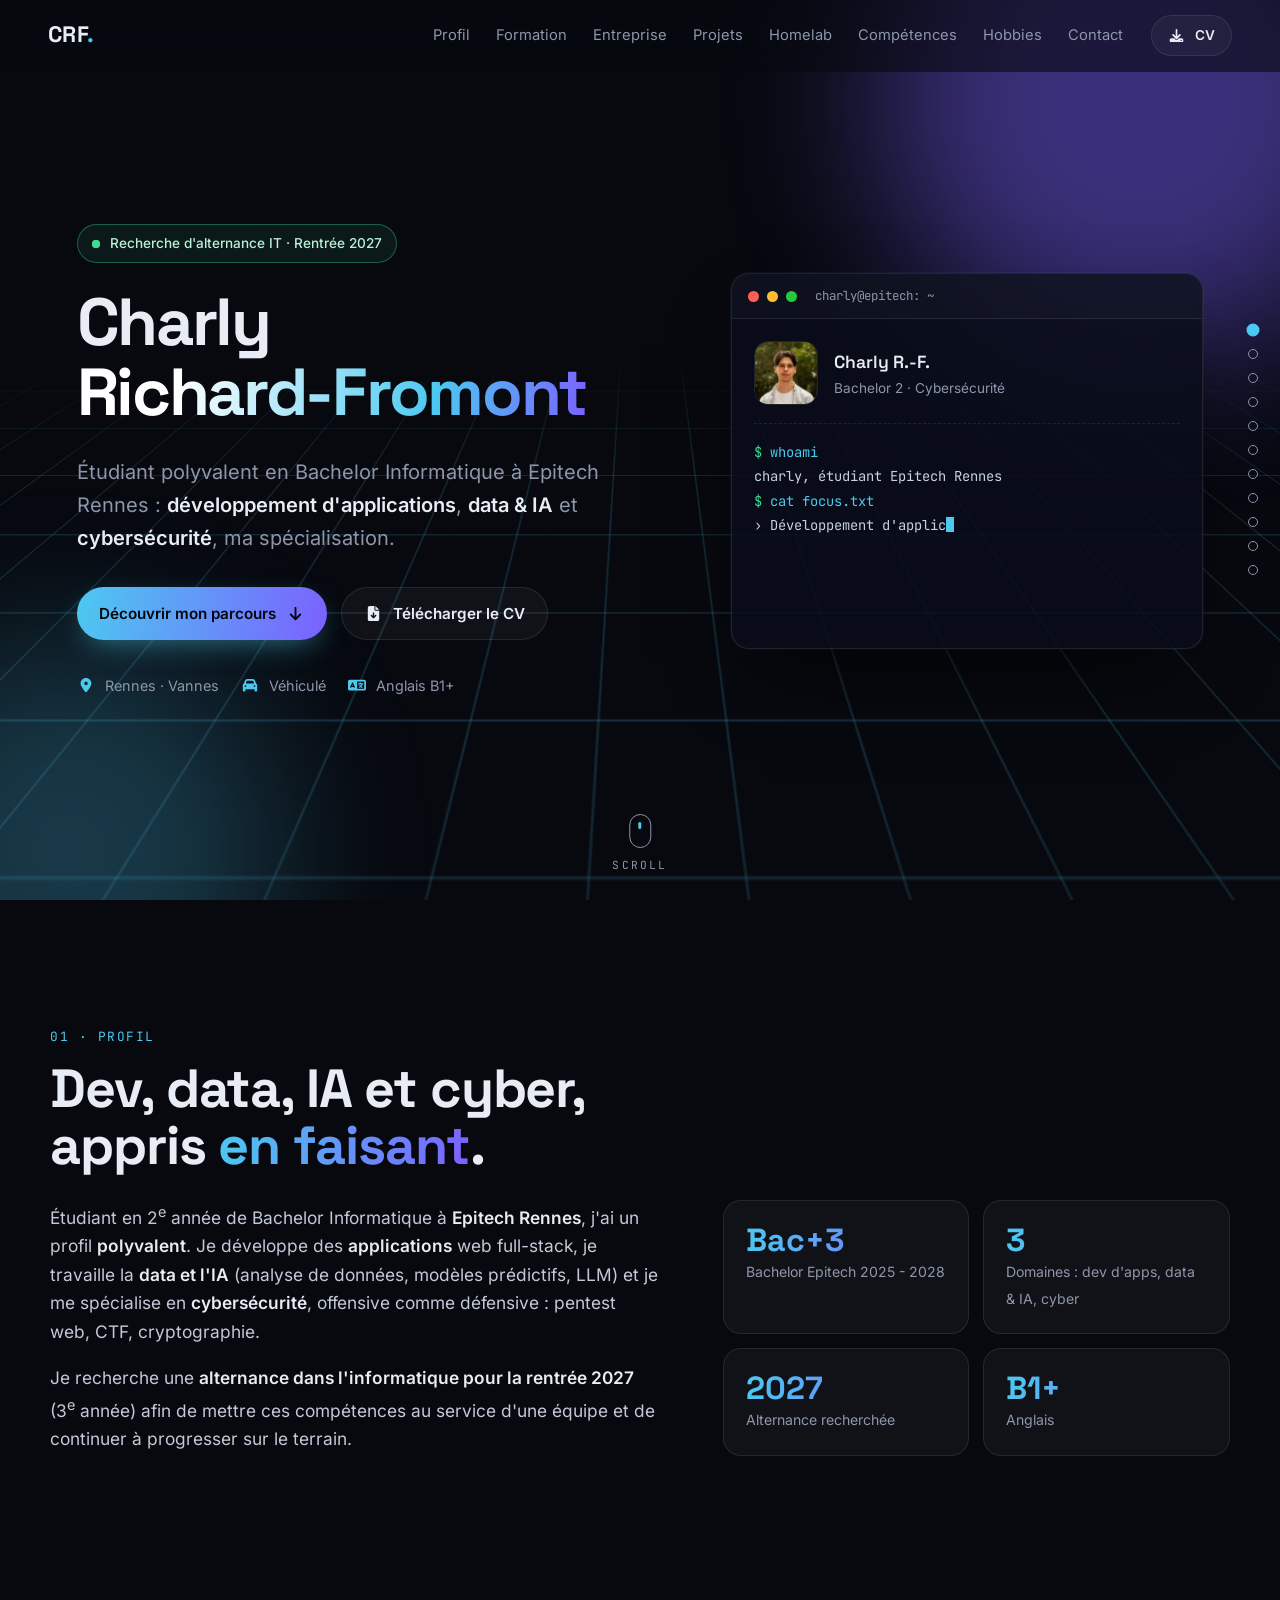
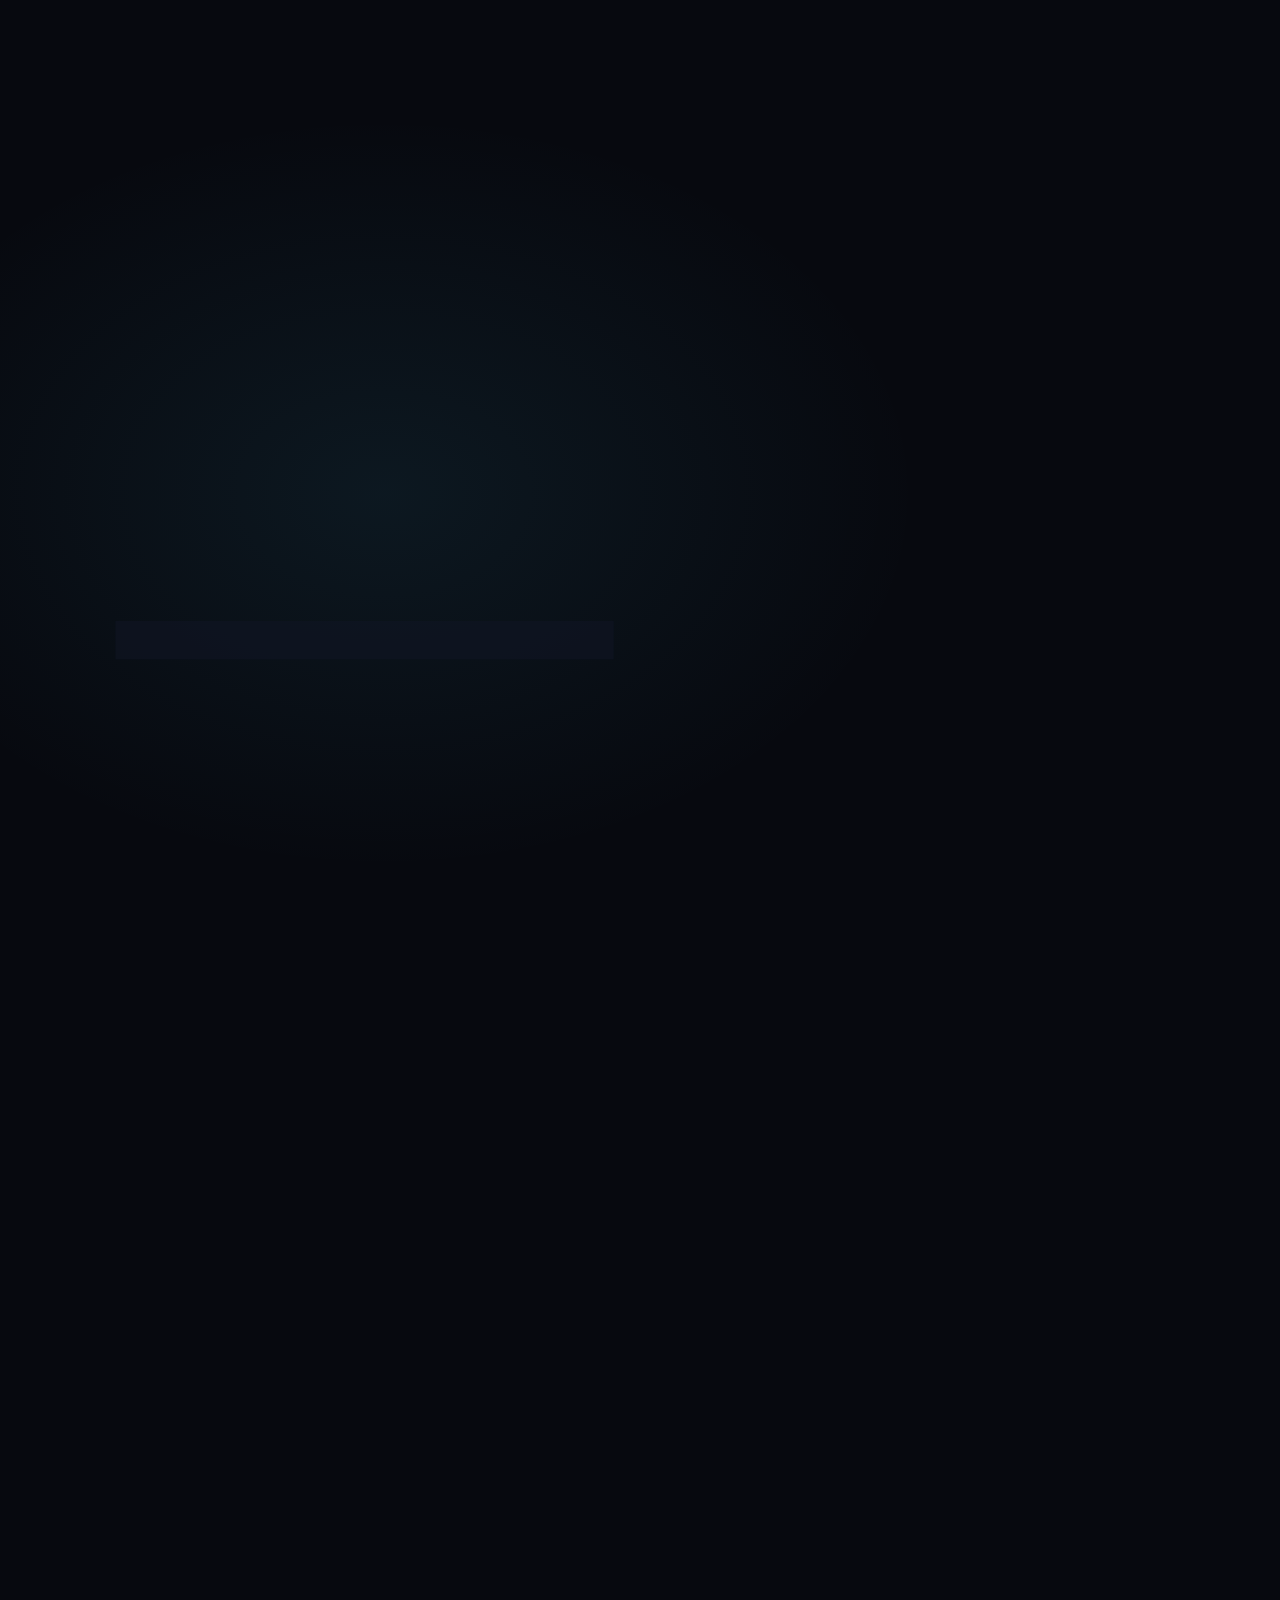
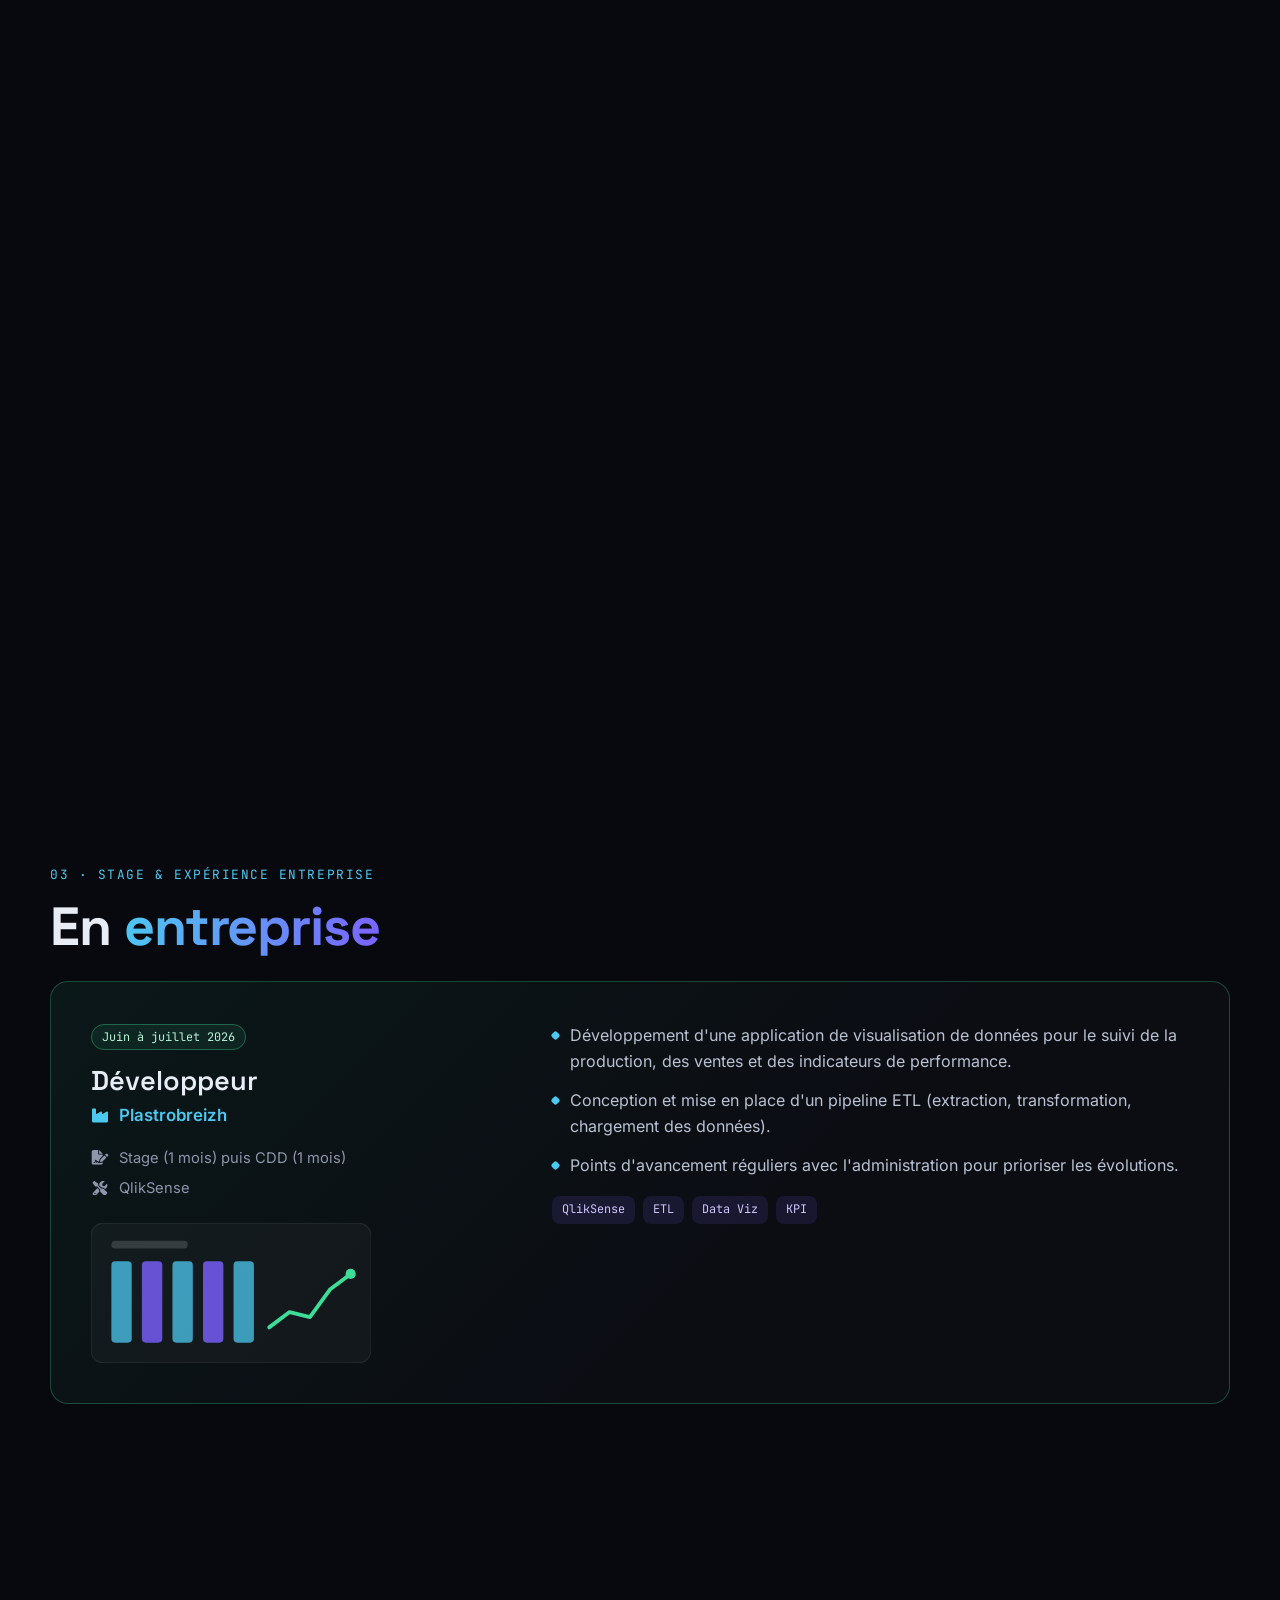
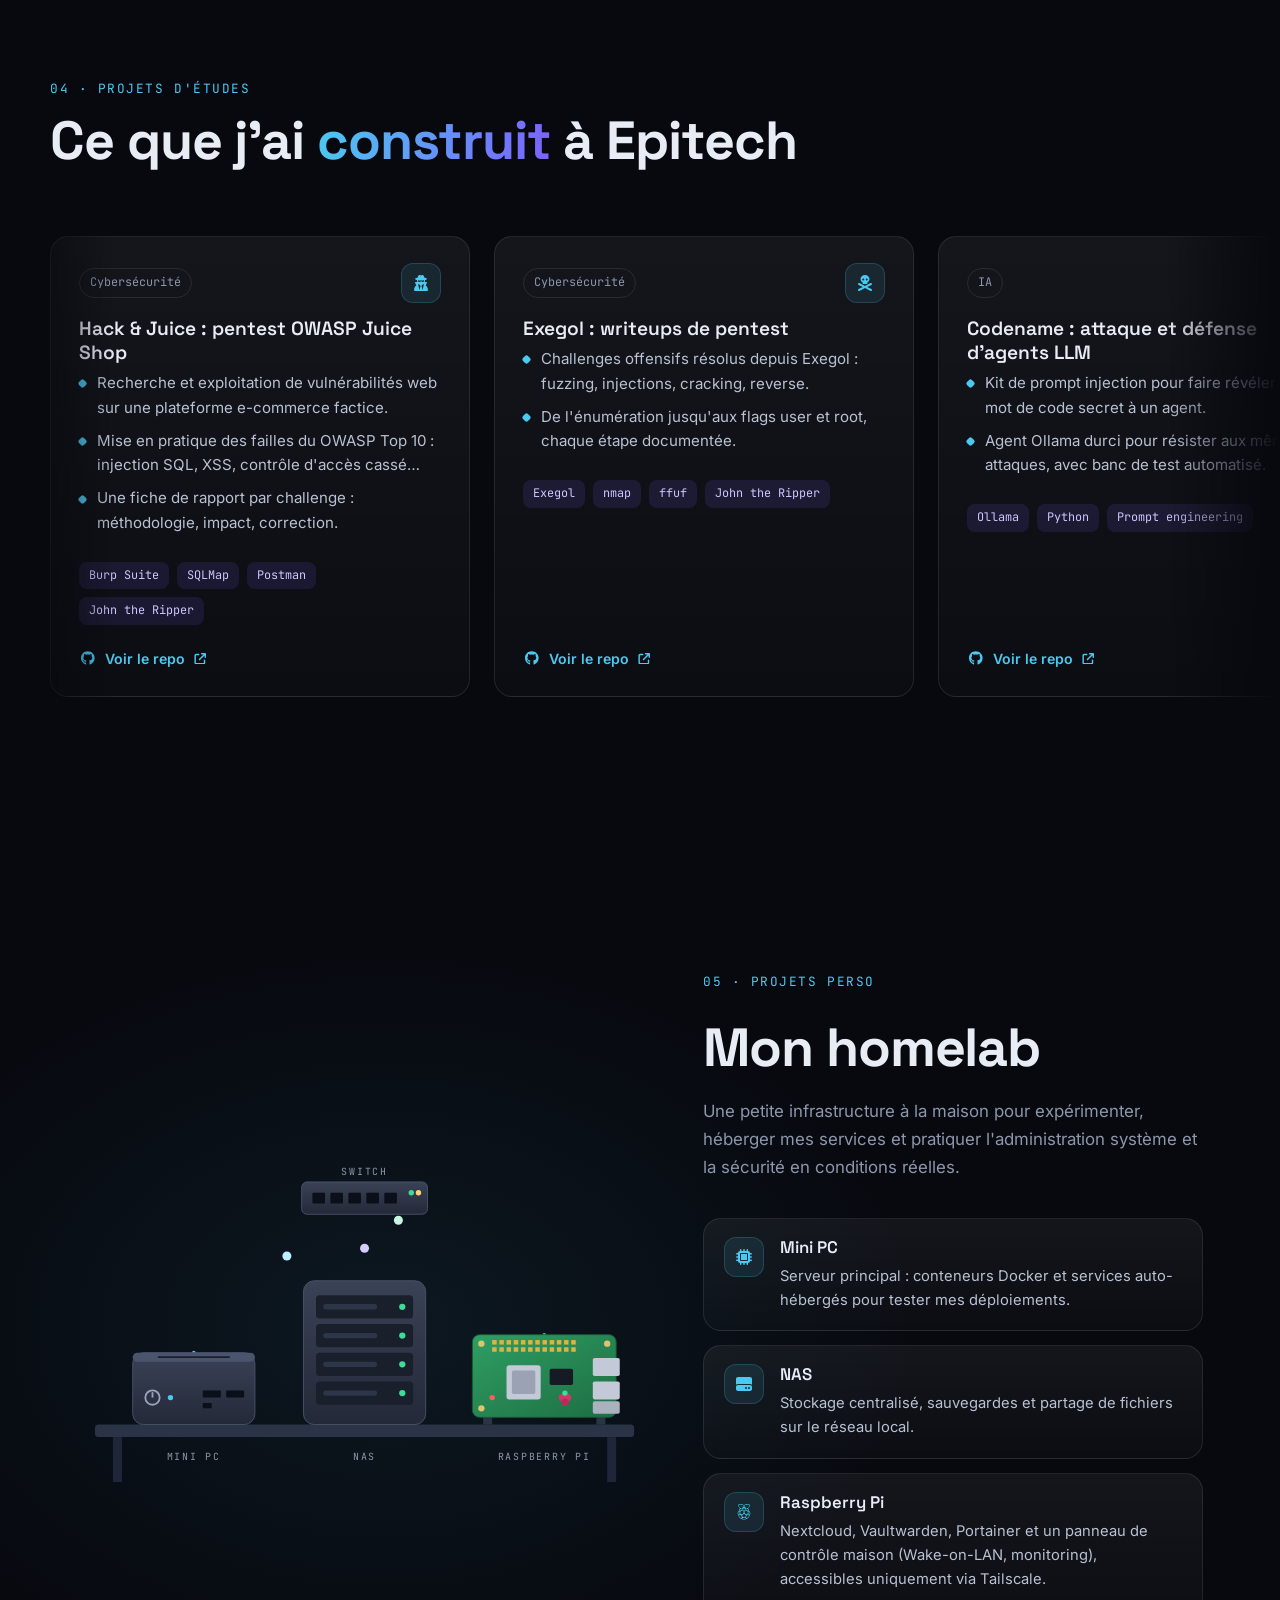
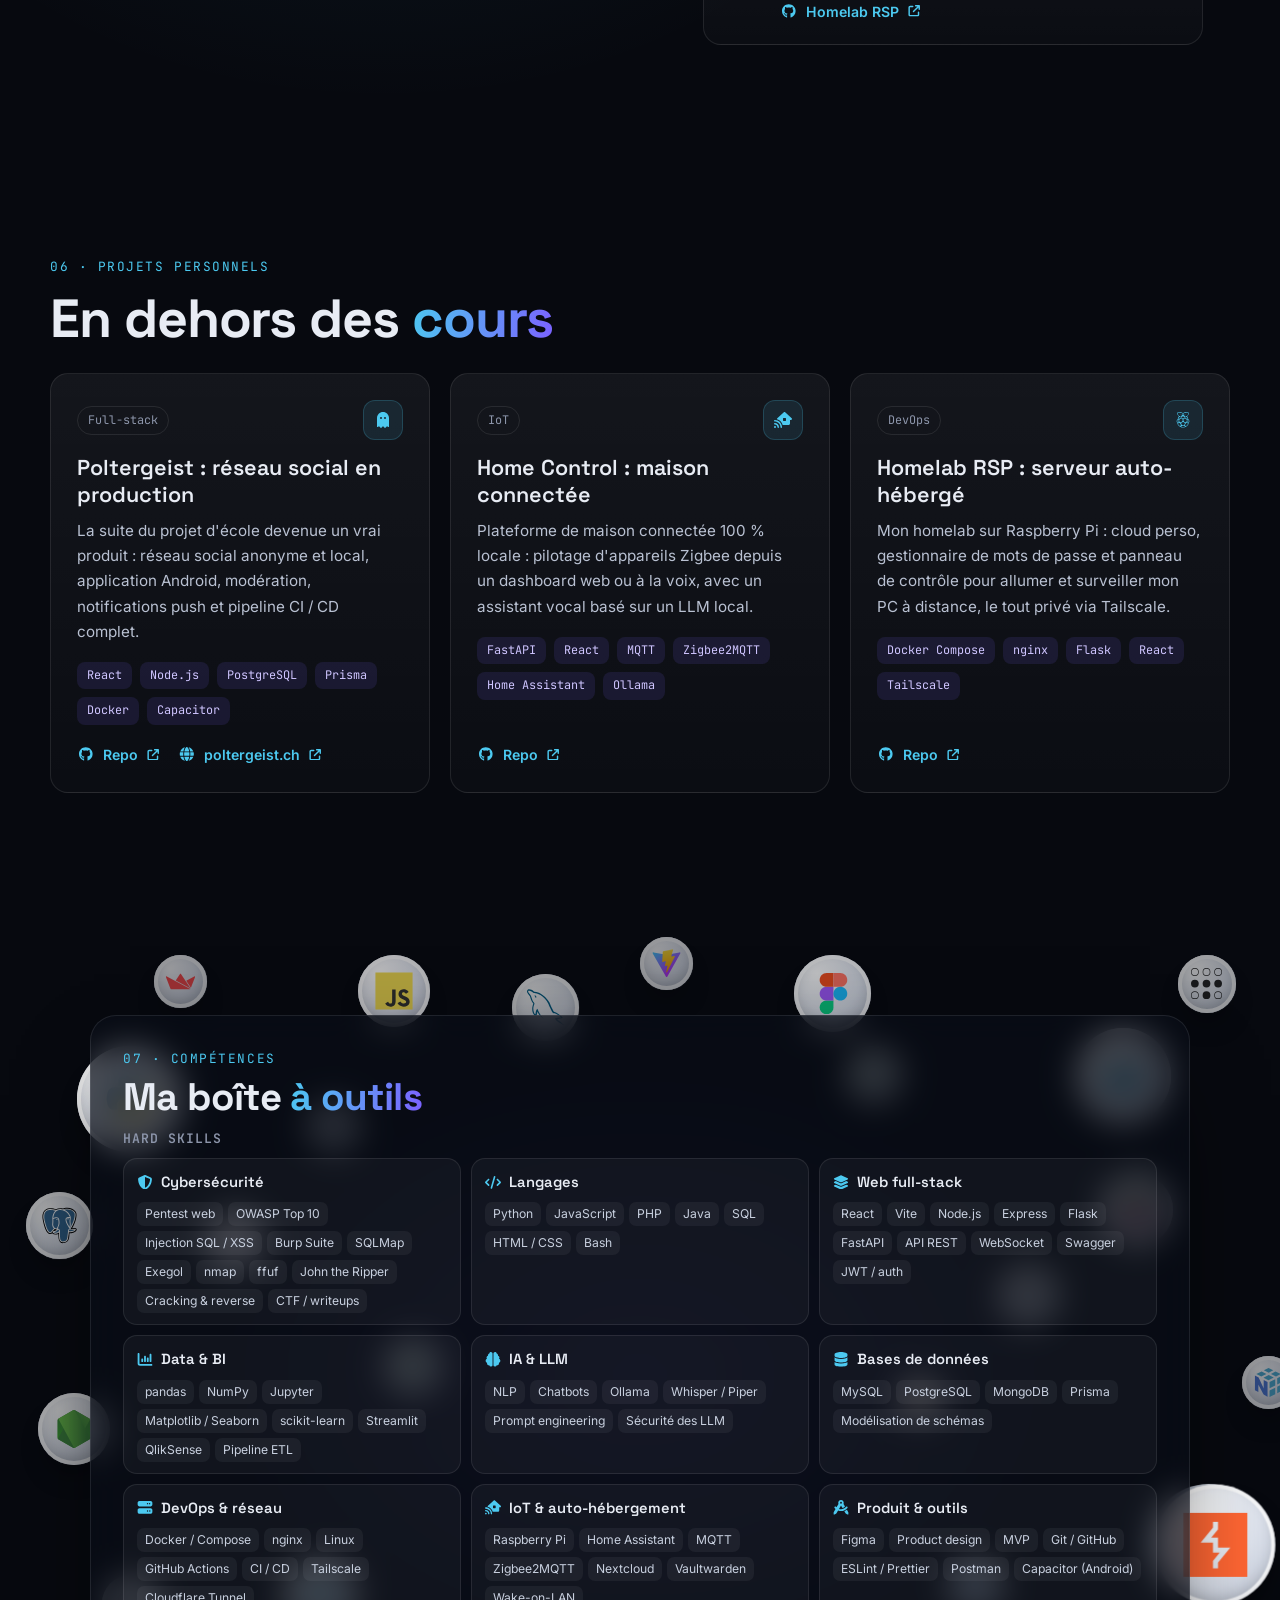
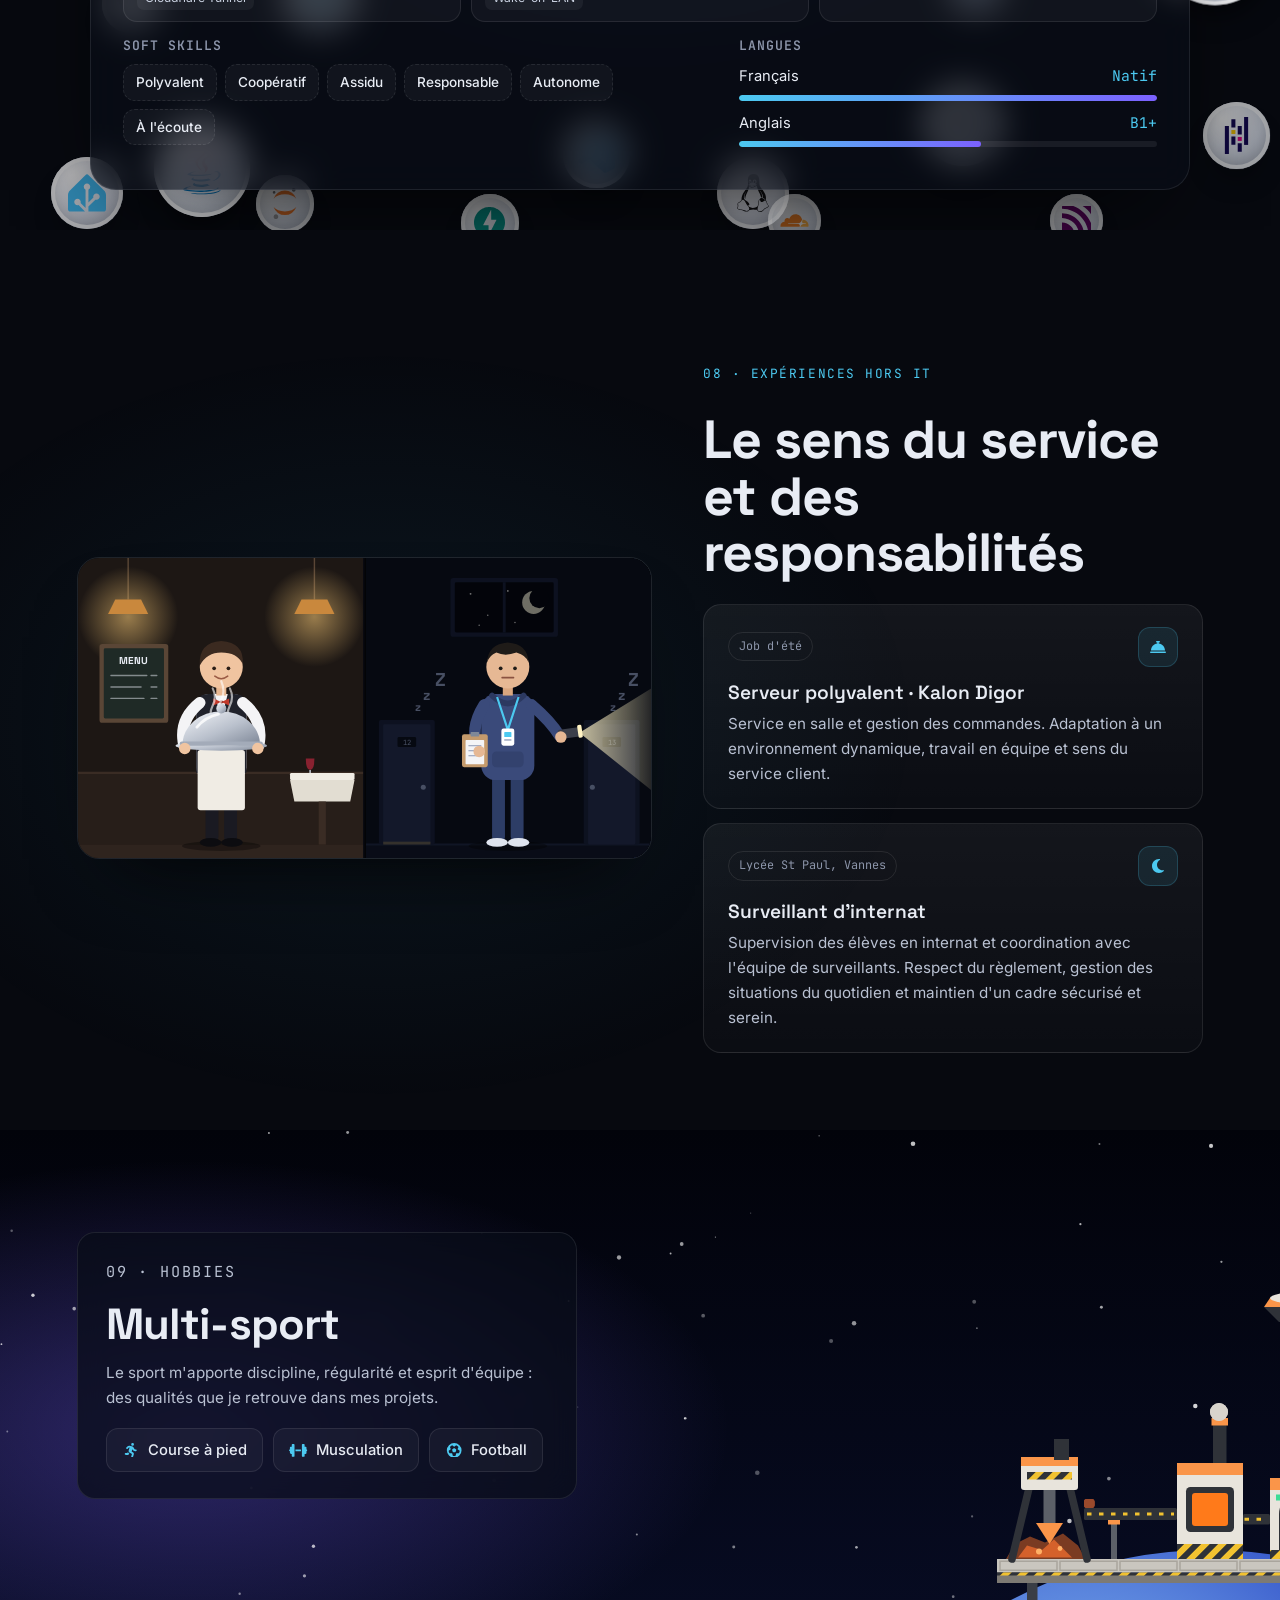
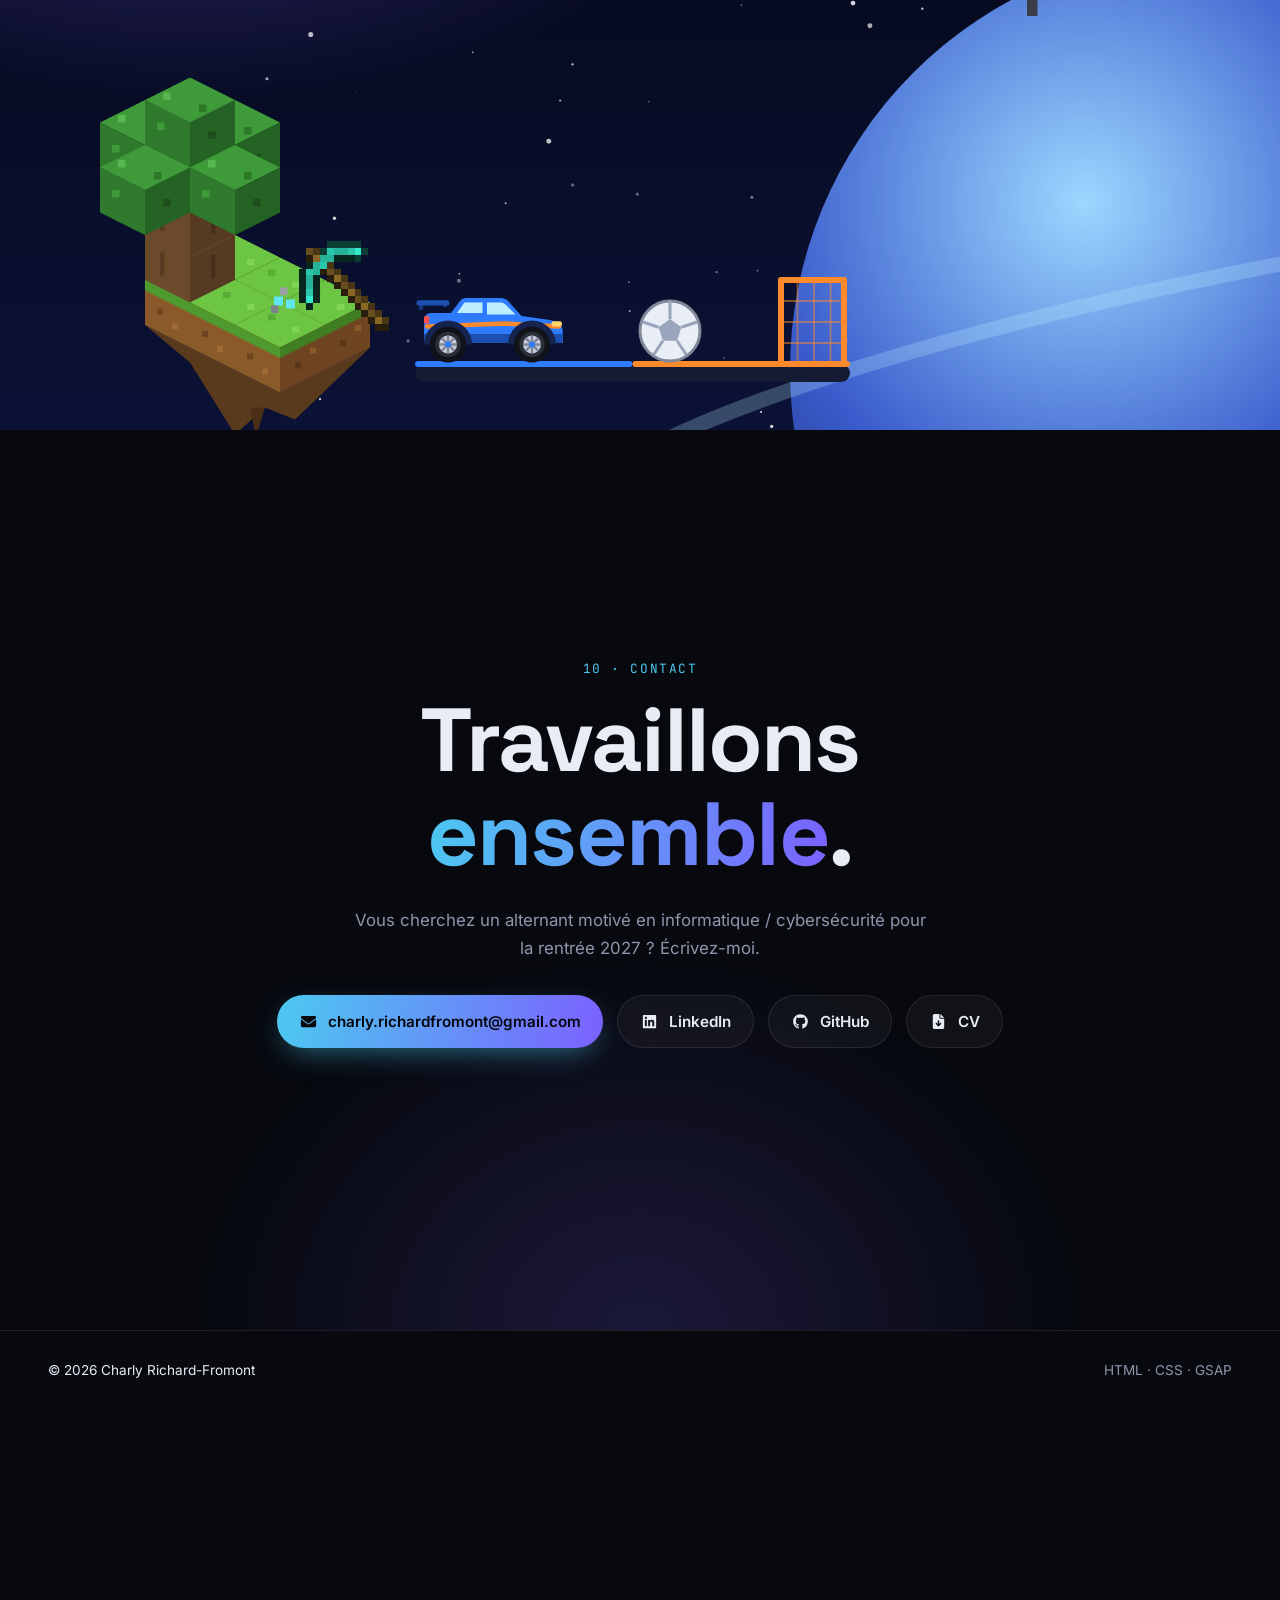
==== commit 06d8f04e: "[FEAT](index.html):highlight versatile profile and add PHP" ====
--- a/index.html
+++ b/index.html
@@ -4,7 +4,7 @@
     <meta charset="UTF-8">
     <meta name="viewport" content="width=device-width, initial-scale=1.0">
     <title>Charly Richard-Fromont · Portfolio</title>
-    <meta name="description" content="Portfolio de Charly Richard-Fromont, étudiant en Bachelor Informatique spécialisation Cybersécurité à Epitech Rennes. Recherche d'alternance en IT pour la rentrée 2027.">
+    <meta name="description" content="Portfolio de Charly Richard-Fromont, étudiant polyvalent en Bachelor Informatique à Epitech Rennes : développement d'applications, data et IA, cybersécurité. Recherche d'alternance en IT pour la rentrée 2027.">
     <meta name="theme-color" content="#07090f">
     <meta name="author" content="Charly Richard-Fromont">
     <link rel="canonical" href="https://charly-2025.github.io/myPortfolio/">
@@ -28,11 +28,11 @@
         "familyName": "Richard-Fromont",
         "url": "https://charly-2025.github.io/myPortfolio/",
         "image": "https://charly-2025.github.io/myPortfolio/crf.webp",
-        "jobTitle": "Étudiant en Bachelor Informatique, spécialisation Cybersécurité",
+        "jobTitle": "Étudiant en Bachelor Informatique : développement d'applications, data et IA, cybersécurité",
         "email": "mailto:charly.richardfromont@gmail.com",
         "address": { "@type": "PostalAddress", "addressLocality": "Rennes", "addressCountry": "FR" },
         "alumniOf": { "@type": "CollegeOrUniversity", "name": "Epitech Rennes" },
-        "knowsAbout": ["Cybersécurité", "Pentest", "Python", "React", "Node.js", "Docker"],
+        "knowsAbout": ["Développement d'applications", "Data", "Intelligence artificielle", "Cybersécurité", "Pentest", "Python", "PHP", "React", "Node.js", "Docker"],
         "sameAs": [
             "https://www.linkedin.com/in/charly-richard-fromont-b95b0a2b6",
             "https://github.com/charly-2025"
@@ -52,7 +52,7 @@
     <link rel="preload" href="assets/fonts/inter.woff2" as="font" type="font/woff2" crossorigin>
     <link rel="preload" href="assets/fonts/space-grotesk.woff2" as="font" type="font/woff2" crossorigin>
     <link rel="preload" href="assets/fonts/jetbrains-mono.woff2" as="font" type="font/woff2" crossorigin>
-    <link rel="stylesheet" href="style/index.css?v=202610241826">
+    <link rel="stylesheet" href="style/index.css?v=202610241841">
 </head>
 
 <body>
@@ -156,7 +156,7 @@
                         <span class="line"><span>Charly</span></span>
                         <span class="line"><span>Richard-Fromont</span></span>
                     </h1>
-                    <p class="hero-role">Étudiant en Bachelor Informatique, spécialisation <strong>Cybersécurité</strong> à Epitech Rennes.</p>
+                    <p class="hero-role">Étudiant polyvalent en Bachelor Informatique à Epitech Rennes : <strong>développement d'applications</strong>, <strong>data &amp; IA</strong> et <strong>cybersécurité</strong>, ma spécialisation.</p>
                     <div class="hero-actions">
                         <a href="#about" data-nav class="btn btn-primary">Découvrir mon parcours <i class="icon" aria-hidden="true"><svg width="1em" height="1em"><use href="#i-arrow-down"/></svg></i></a>
                         <a href="CV-Charly-Richard-Fromont.pdf" download class="btn btn-ghost"><i class="icon" aria-hidden="true"><svg width="1em" height="1em"><use href="#i-file-arrow-down"/></svg></i> Télécharger le CV</a>
@@ -198,15 +198,15 @@
         <section id="about" class="section about">
             <div class="container">
                 <p class="eyebrow reveal">01 · Profil</p>
-                <h2 class="section-title reveal">Sécurité offensive & défensive,<br>apprise <span class="grad">en faisant</span>.</h2>
+                <h2 class="section-title reveal">Dev, data, IA et cyber,<br>appris <span class="grad">en faisant</span>.</h2>
                 <div class="about-grid">
                     <div class="about-text reveal">
-                        <p>Étudiant en 2<sup>e</sup> année de Bachelor Informatique à <strong>Epitech Rennes</strong>, spécialisation Cybersécurité. Je me forme à la sécurité offensive et défensive à travers une pédagogie par projets : pentest web, CTF, cryptographie.</p>
+                        <p>Étudiant en 2<sup>e</sup> année de Bachelor Informatique à <strong>Epitech Rennes</strong>, j'ai un profil <strong>polyvalent</strong>. Je développe des <strong>applications</strong> web full-stack, je travaille la <strong>data et l'IA</strong> (analyse de données, modèles prédictifs, LLM) et je me spécialise en <strong>cybersécurité</strong>, offensive comme défensive : pentest web, CTF, cryptographie.</p>
                         <p>Je recherche une <strong>alternance dans l'informatique pour la rentrée 2027</strong> (3<sup>e</sup> année) afin de mettre ces compétences au service d'une équipe et de continuer à progresser sur le terrain.</p>
                     </div>
                     <ul class="stat-grid">
                         <li class="stat reveal"><span class="stat-k">Bac+3</span><span class="stat-v">Bachelor Epitech 2025 - 2028</span></li>
-                        <li class="stat reveal"><span class="stat-k">Cyber</span><span class="stat-v">Pentest web, CTF, crypto</span></li>
+                        <li class="stat reveal"><span class="stat-k">3</span><span class="stat-v">Domaines : dev d'apps, data &amp; IA, cyber</span></li>
                         <li class="stat reveal"><span class="stat-k">2027</span><span class="stat-v">Alternance recherchée</span></li>
                         <li class="stat reveal"><span class="stat-k">B1+</span><span class="stat-v">Anglais</span></li>
                     </ul>
@@ -807,7 +807,7 @@
                     </div>
                     <div class="skill-cat">
                         <h4><i class="icon" aria-hidden="true"><svg width="1em" height="1em"><use href="#i-code"/></svg></i> Langages</h4>
-                        <ul class="chips chips-sm"><li>Python</li><li>JavaScript</li><li>Java</li><li>SQL</li><li>HTML / CSS</li><li>Bash</li></ul>
+                        <ul class="chips chips-sm"><li>Python</li><li>JavaScript</li><li>PHP</li><li>Java</li><li>SQL</li><li>HTML / CSS</li><li>Bash</li></ul>
                     </div>
                     <div class="skill-cat">
                         <h4><i class="icon" aria-hidden="true"><svg width="1em" height="1em"><use href="#i-layer-group"/></svg></i> Web full-stack</h4>
@@ -1466,6 +1466,6 @@
 
     <script src="js/vendor/gsap.min.js" defer></script>
     <script src="js/vendor/ScrollTrigger.min.js" defer></script>
-    <script src="js/main.js?v=202610241758" defer></script>
+    <script src="js/main.js?v=202610241841" defer></script>
 </body>
 </html>
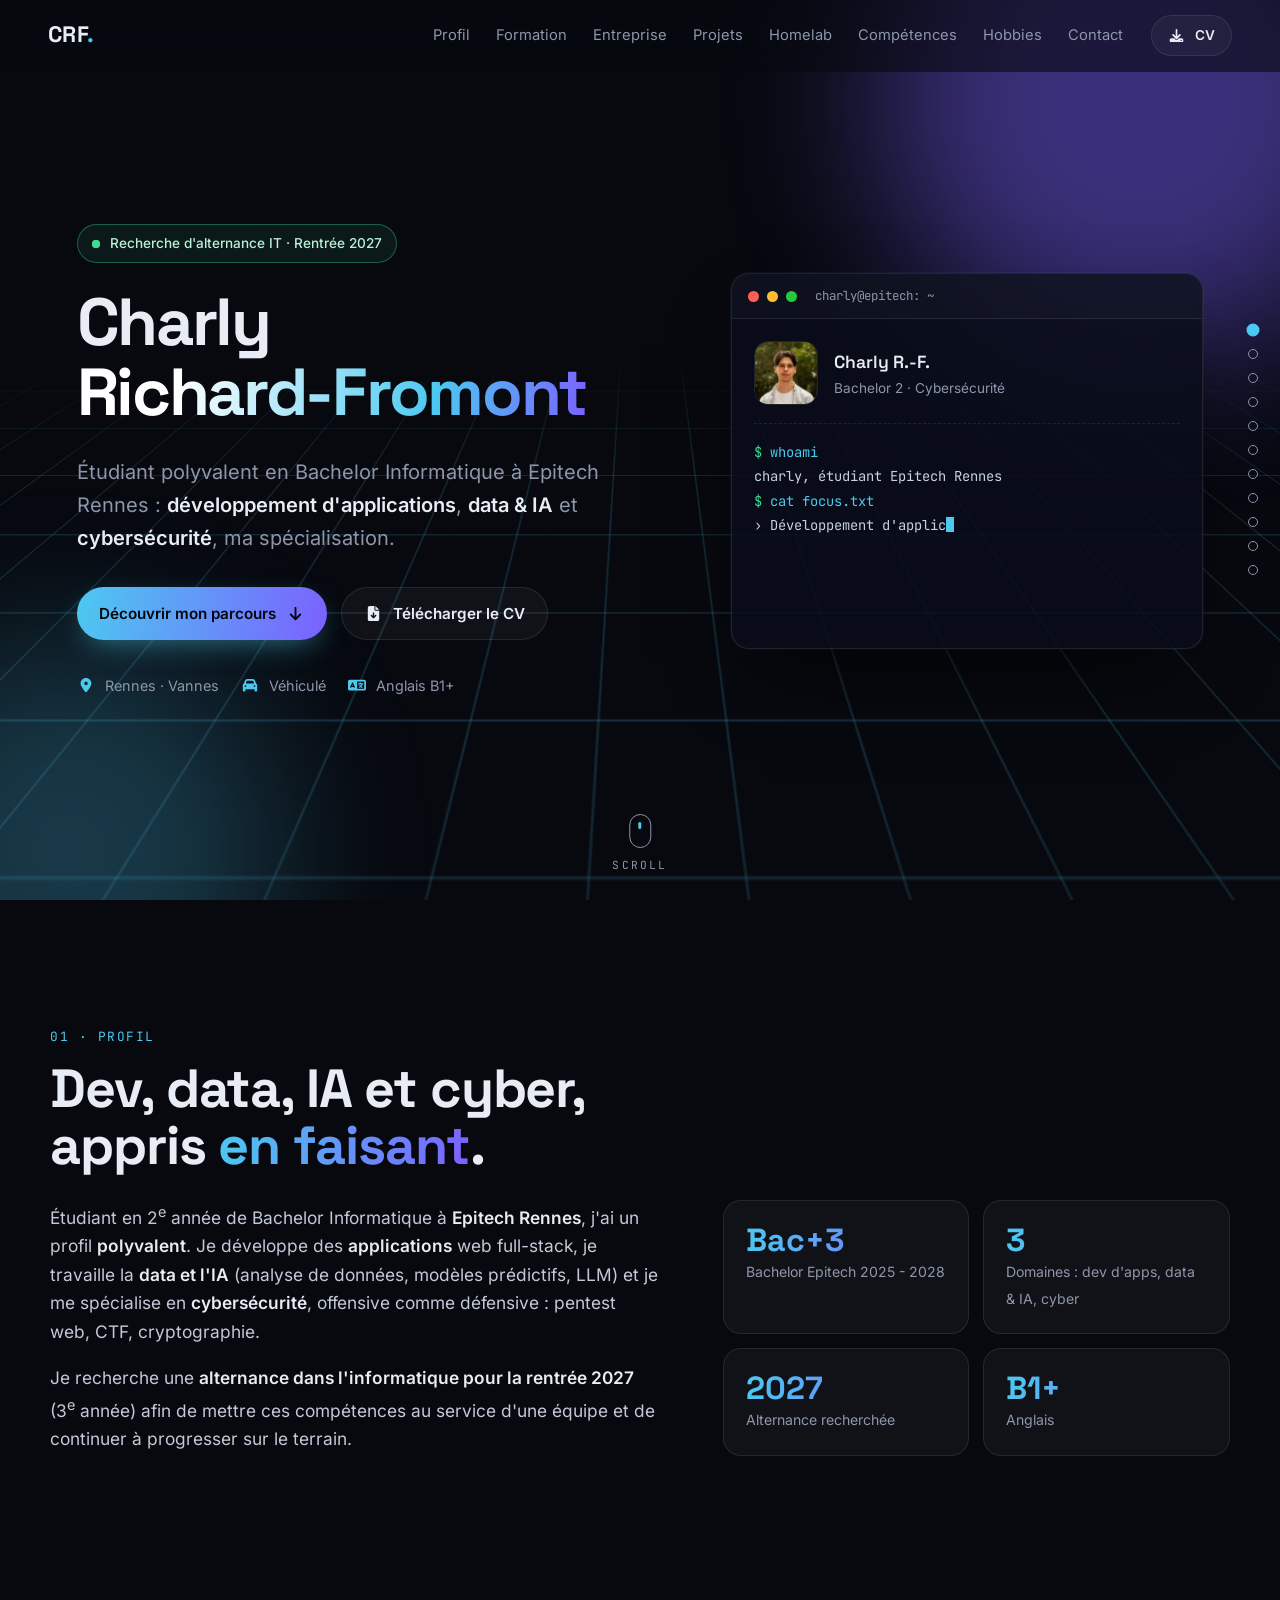
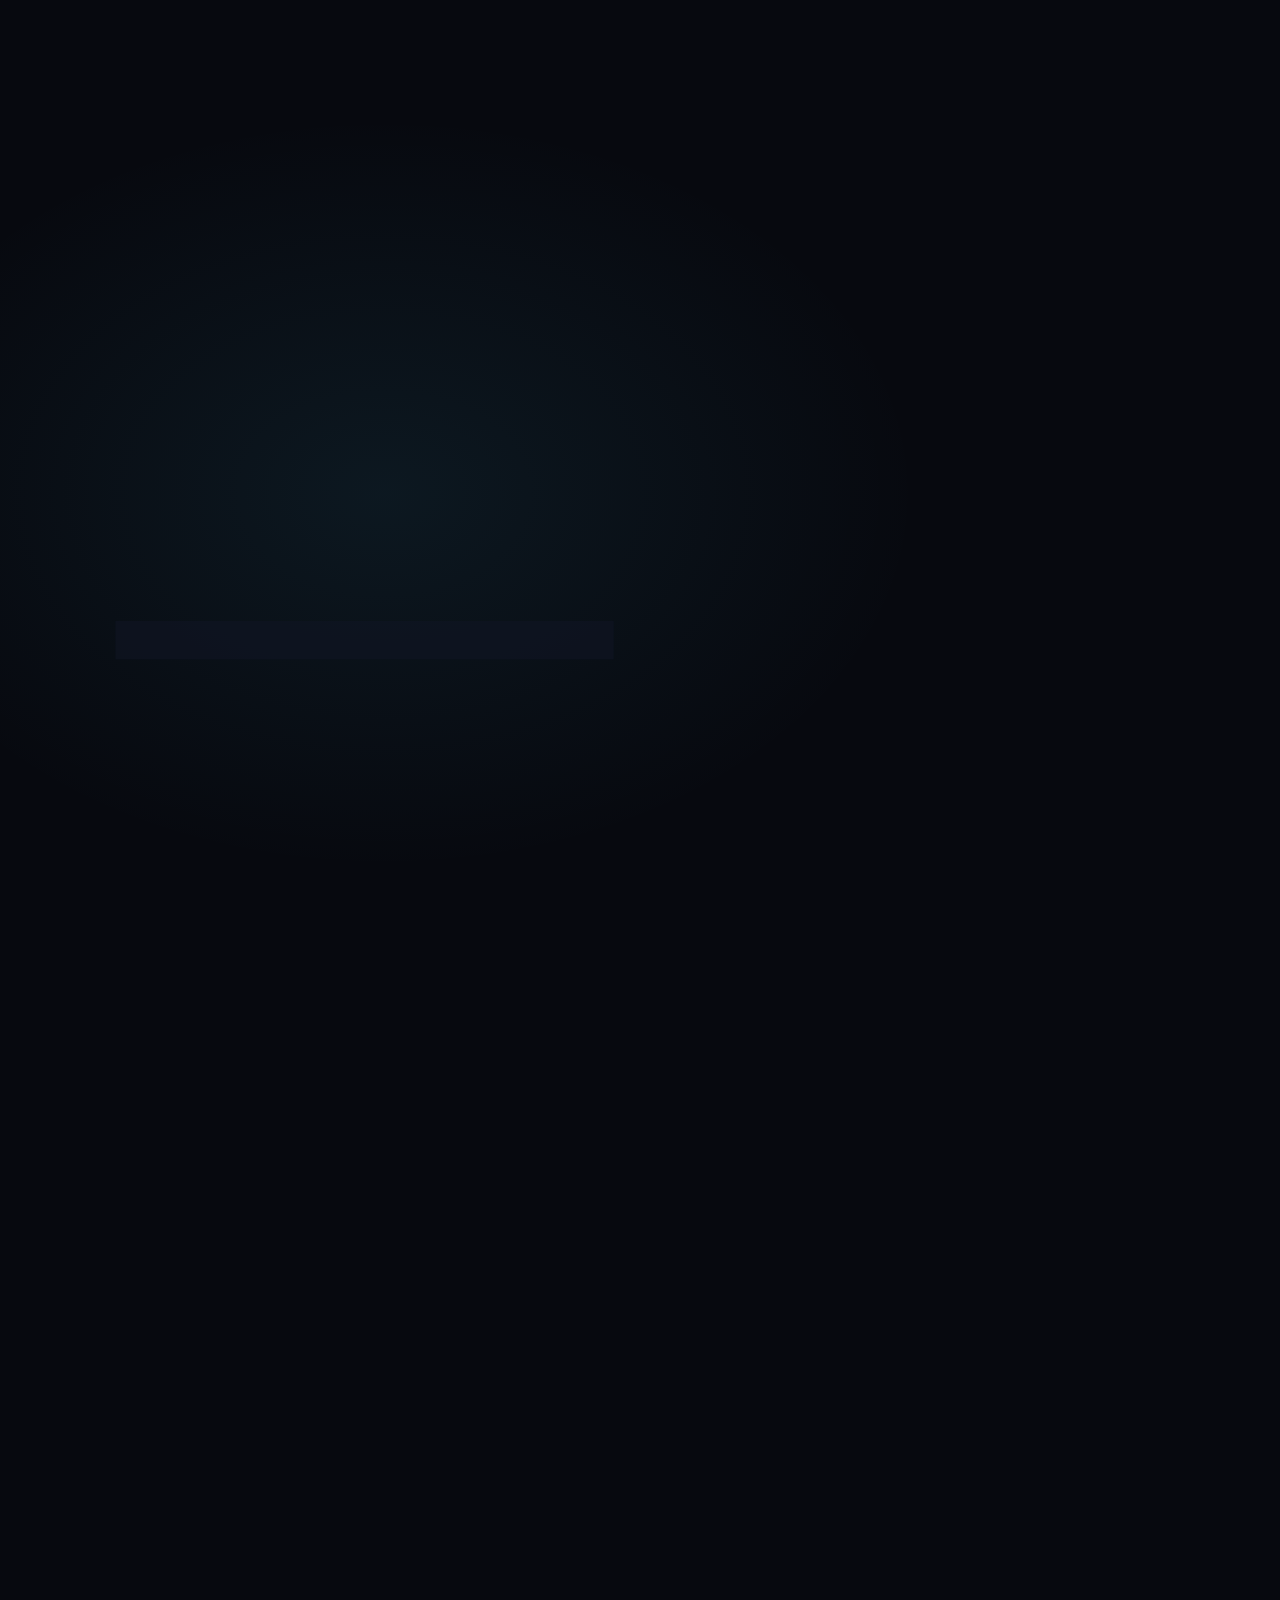
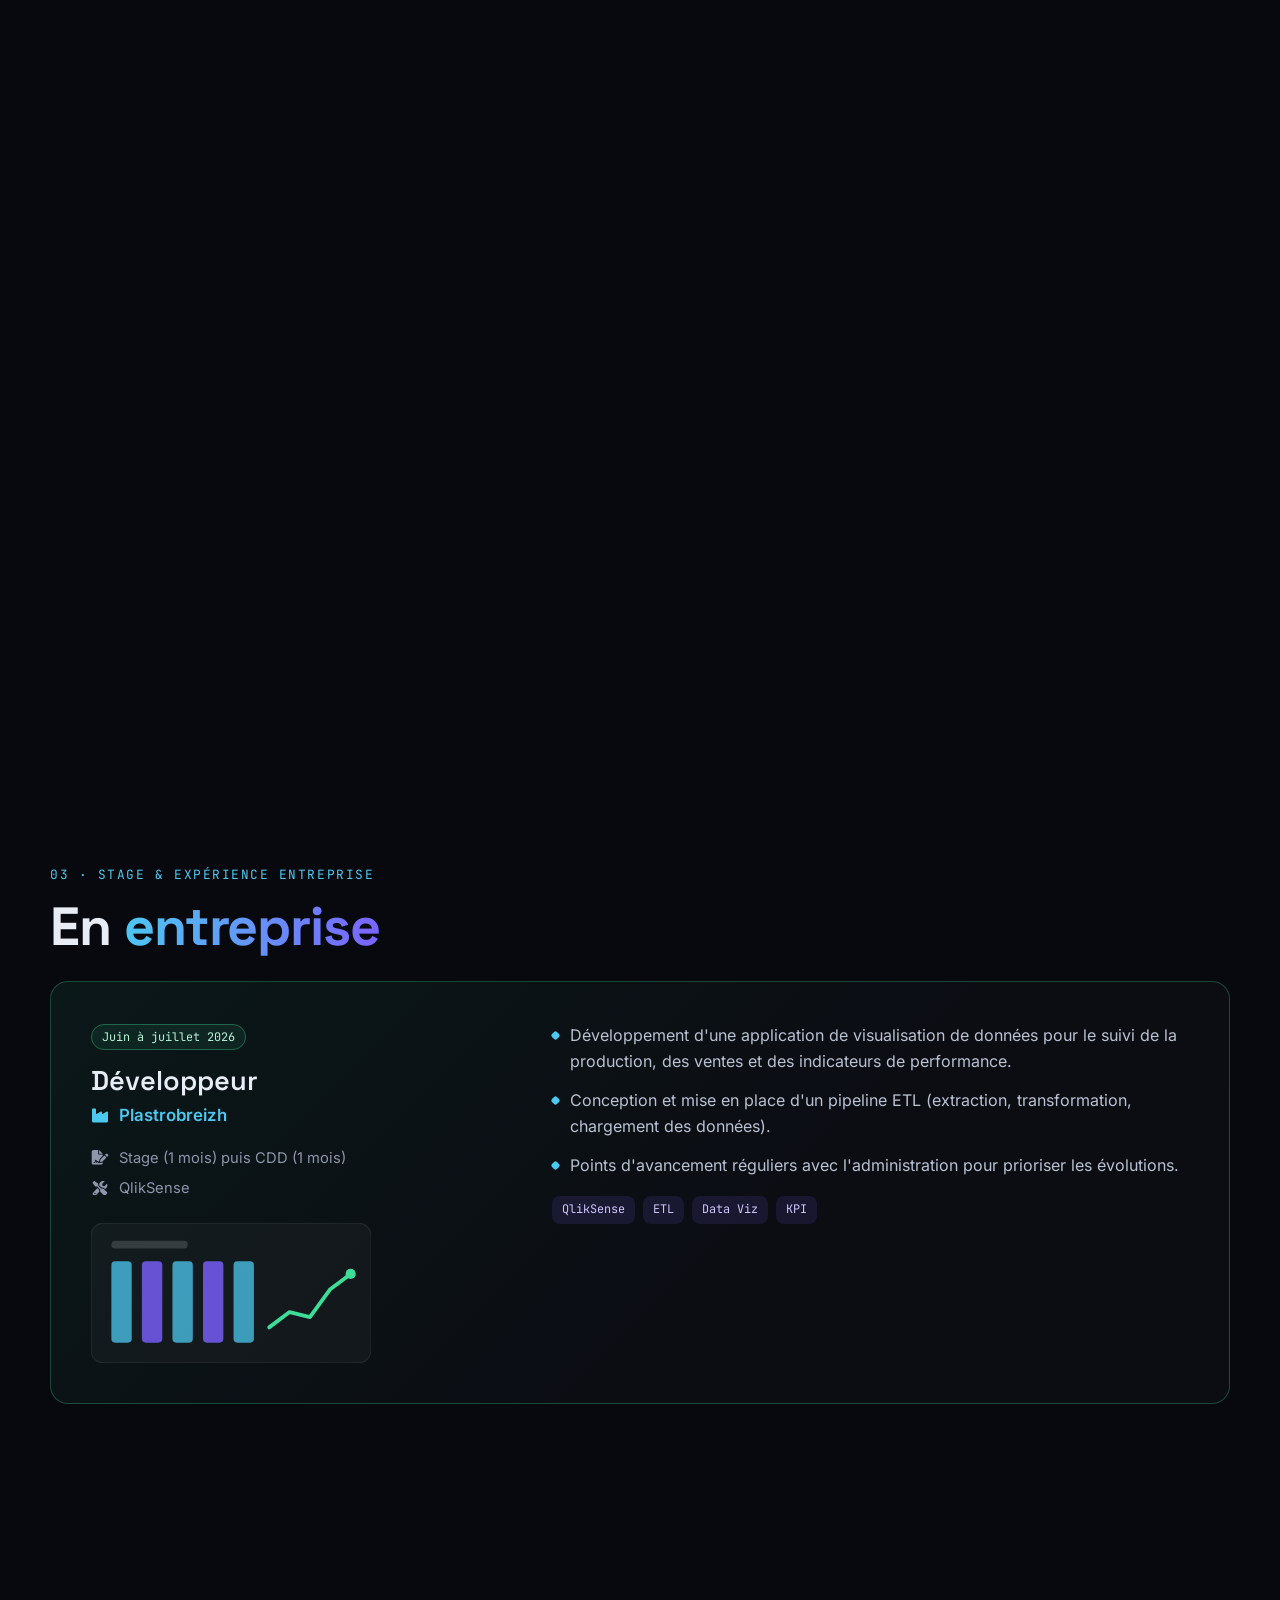
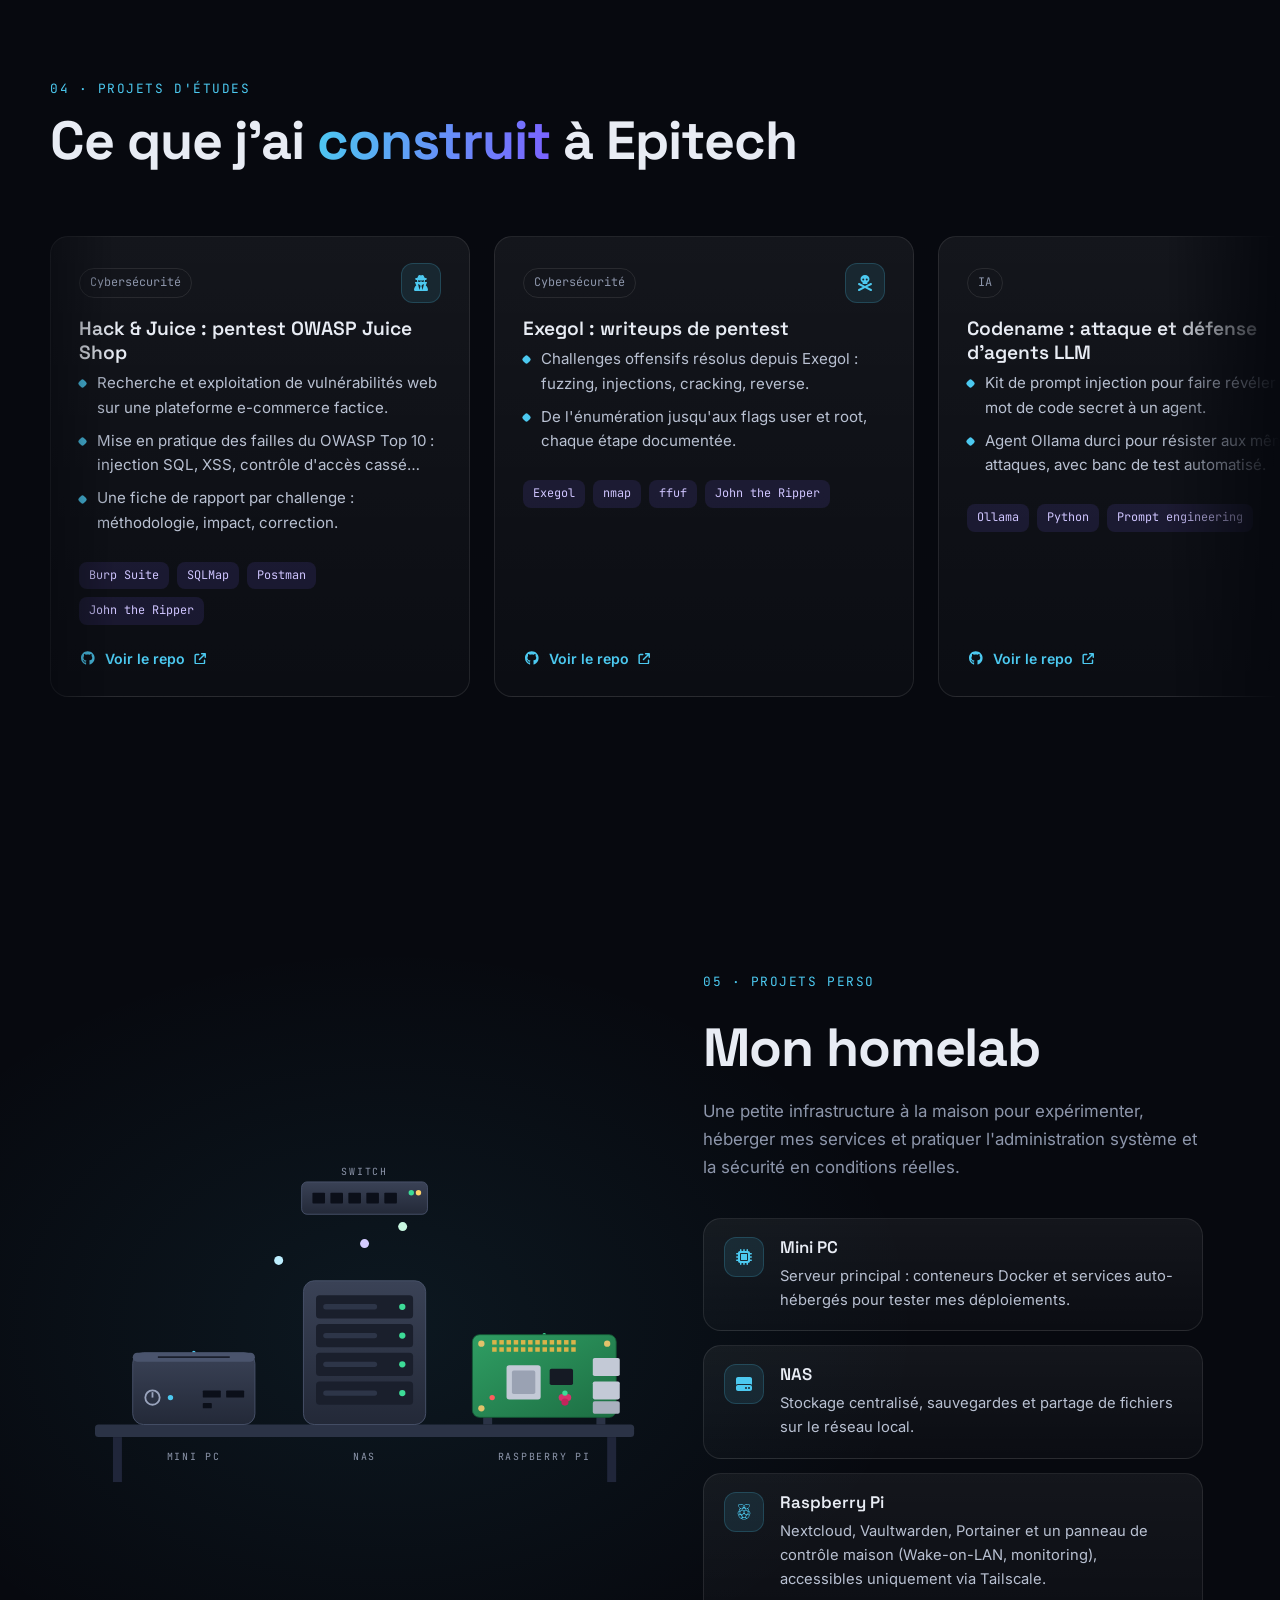
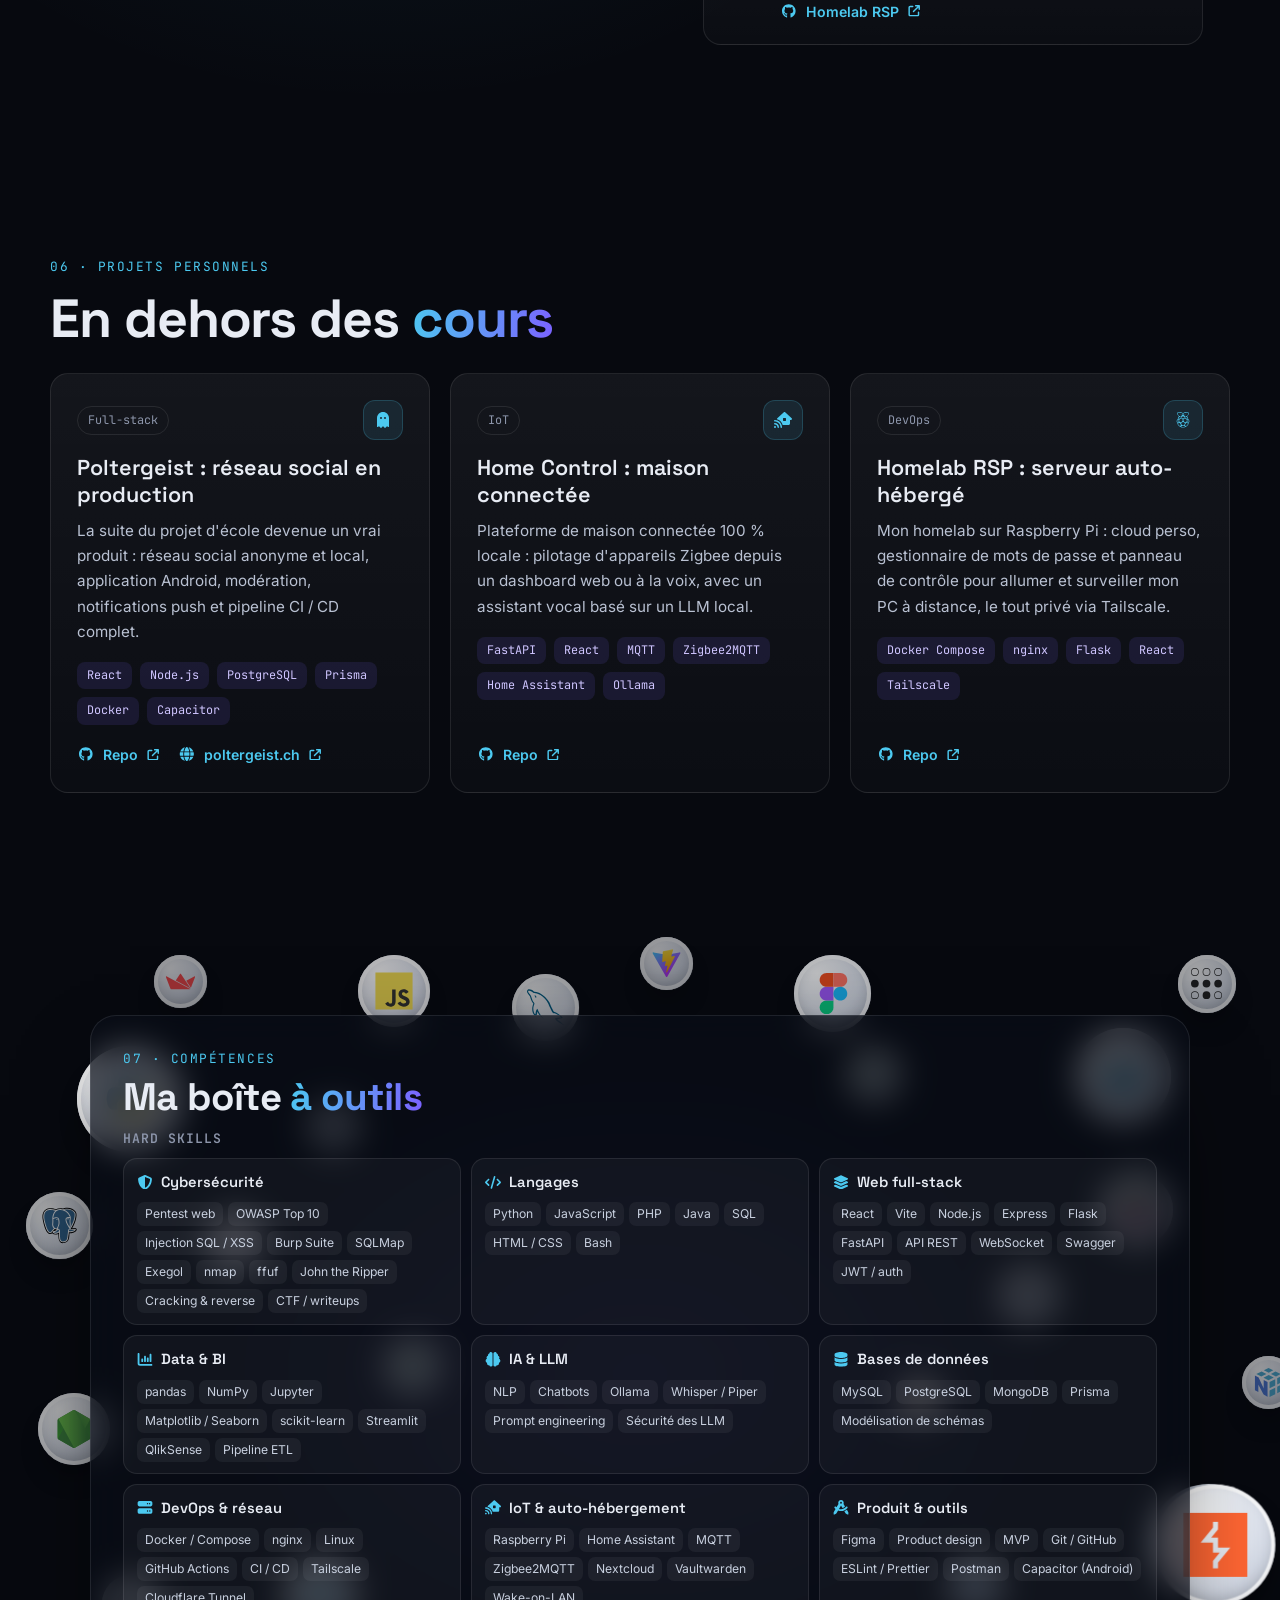
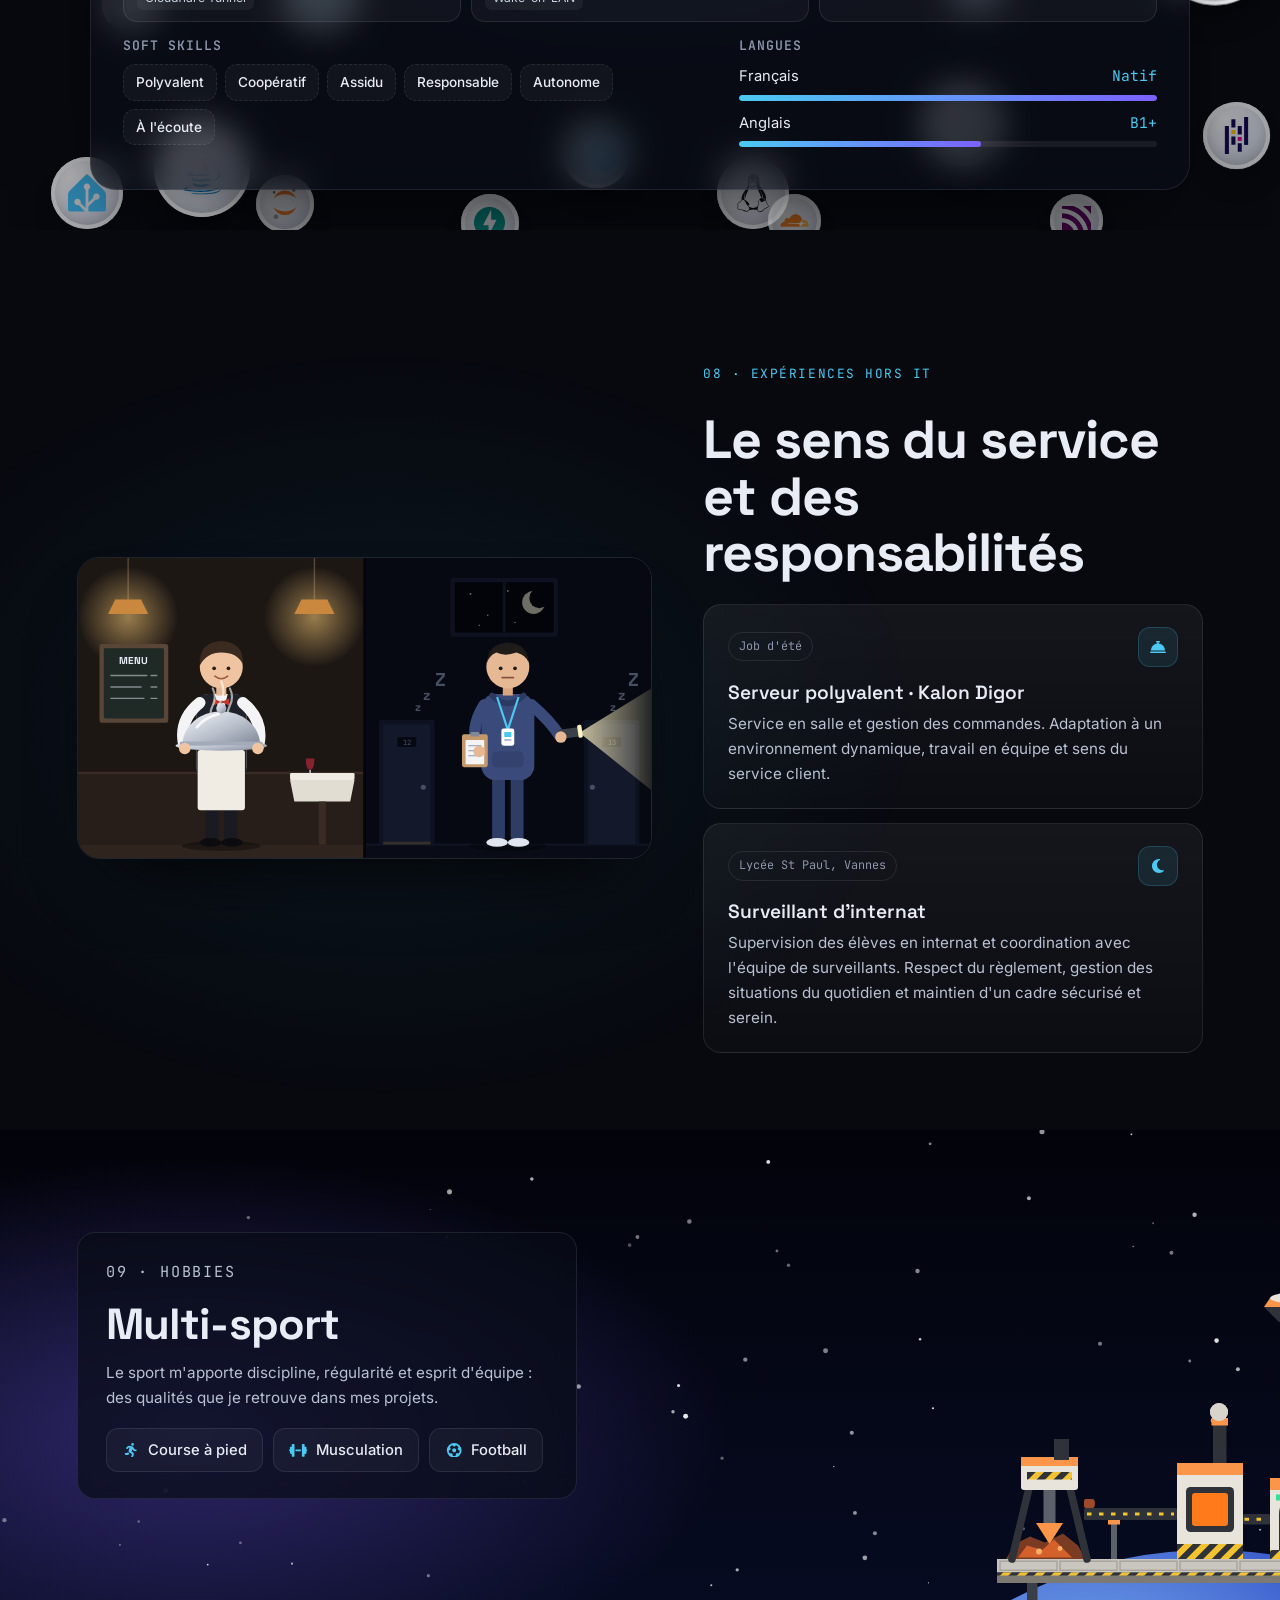
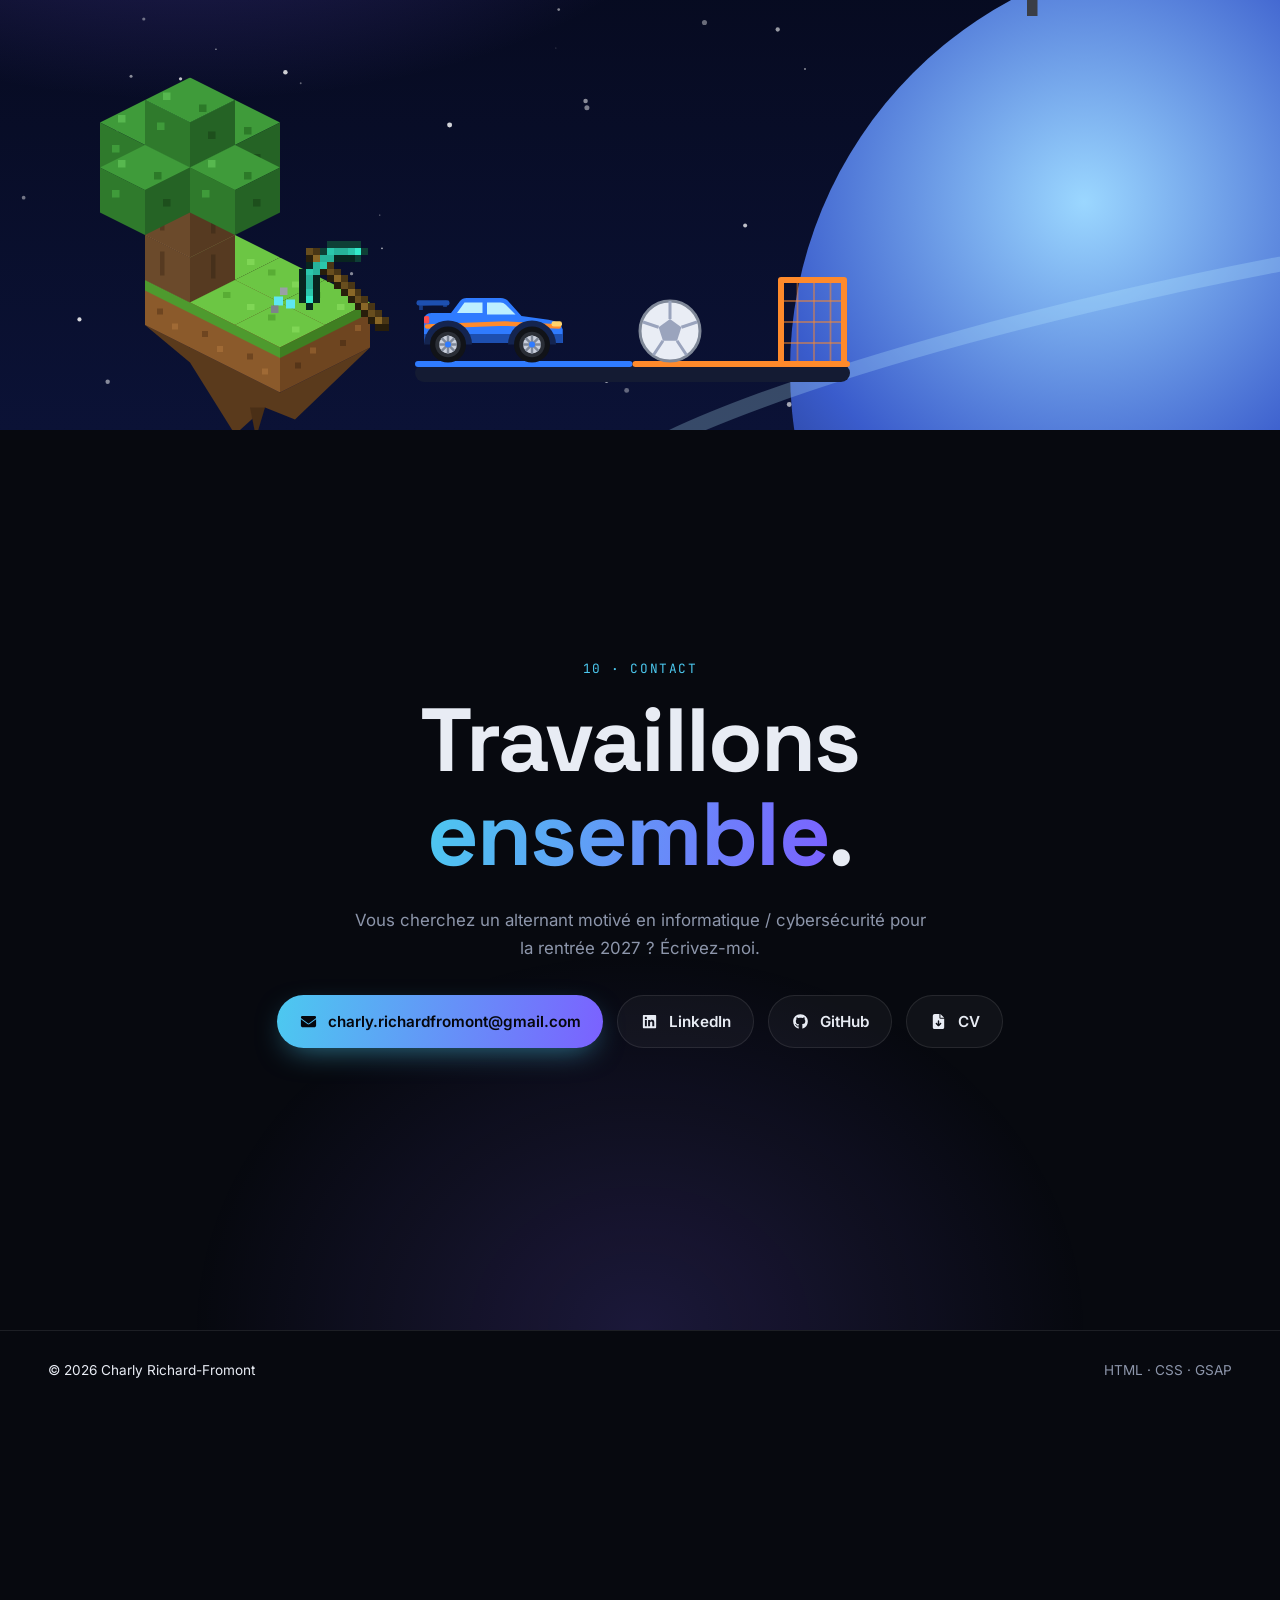
==== commit df6f3946: "[BUILD](CNAME):serve the portfolio on charly.richard-fromont.fr" ====
--- a/index.html
+++ b/index.html
@@ -7,13 +7,13 @@
     <meta name="description" content="Portfolio de Charly Richard-Fromont, étudiant polyvalent en Bachelor Informatique à Epitech Rennes : développement d'applications, data et IA, cybersécurité. Recherche d'alternance en IT pour la rentrée 2027.">
     <meta name="theme-color" content="#07090f">
     <meta name="author" content="Charly Richard-Fromont">
-    <link rel="canonical" href="https://charly-2025.github.io/myPortfolio/">
+    <link rel="canonical" href="https://charly.richard-fromont.fr/">
 
     <meta property="og:type" content="profile">
     <meta property="og:title" content="Charly Richard-Fromont · Portfolio">
     <meta property="og:description" content="Étudiant en Bachelor Informatique, spécialisation Cybersécurité à Epitech Rennes. Recherche d'alternance en IT pour la rentrée 2027.">
-    <meta property="og:url" content="https://charly-2025.github.io/myPortfolio/">
-    <meta property="og:image" content="https://charly-2025.github.io/myPortfolio/crf.webp">
+    <meta property="og:url" content="https://charly.richard-fromont.fr/">
+    <meta property="og:image" content="https://charly.richard-fromont.fr/crf.webp">
     <meta property="og:locale" content="fr_FR">
     <meta property="profile:first_name" content="Charly">
     <meta property="profile:last_name" content="Richard-Fromont">
@@ -26,8 +26,8 @@
         "name": "Charly Richard-Fromont",
         "givenName": "Charly",
         "familyName": "Richard-Fromont",
-        "url": "https://charly-2025.github.io/myPortfolio/",
-        "image": "https://charly-2025.github.io/myPortfolio/crf.webp",
+        "url": "https://charly.richard-fromont.fr/",
+        "image": "https://charly.richard-fromont.fr/crf.webp",
         "jobTitle": "Étudiant en Bachelor Informatique : développement d'applications, data et IA, cybersécurité",
         "email": "mailto:charly.richardfromont@gmail.com",
         "address": { "@type": "PostalAddress", "addressLocality": "Rennes", "addressCountry": "FR" },
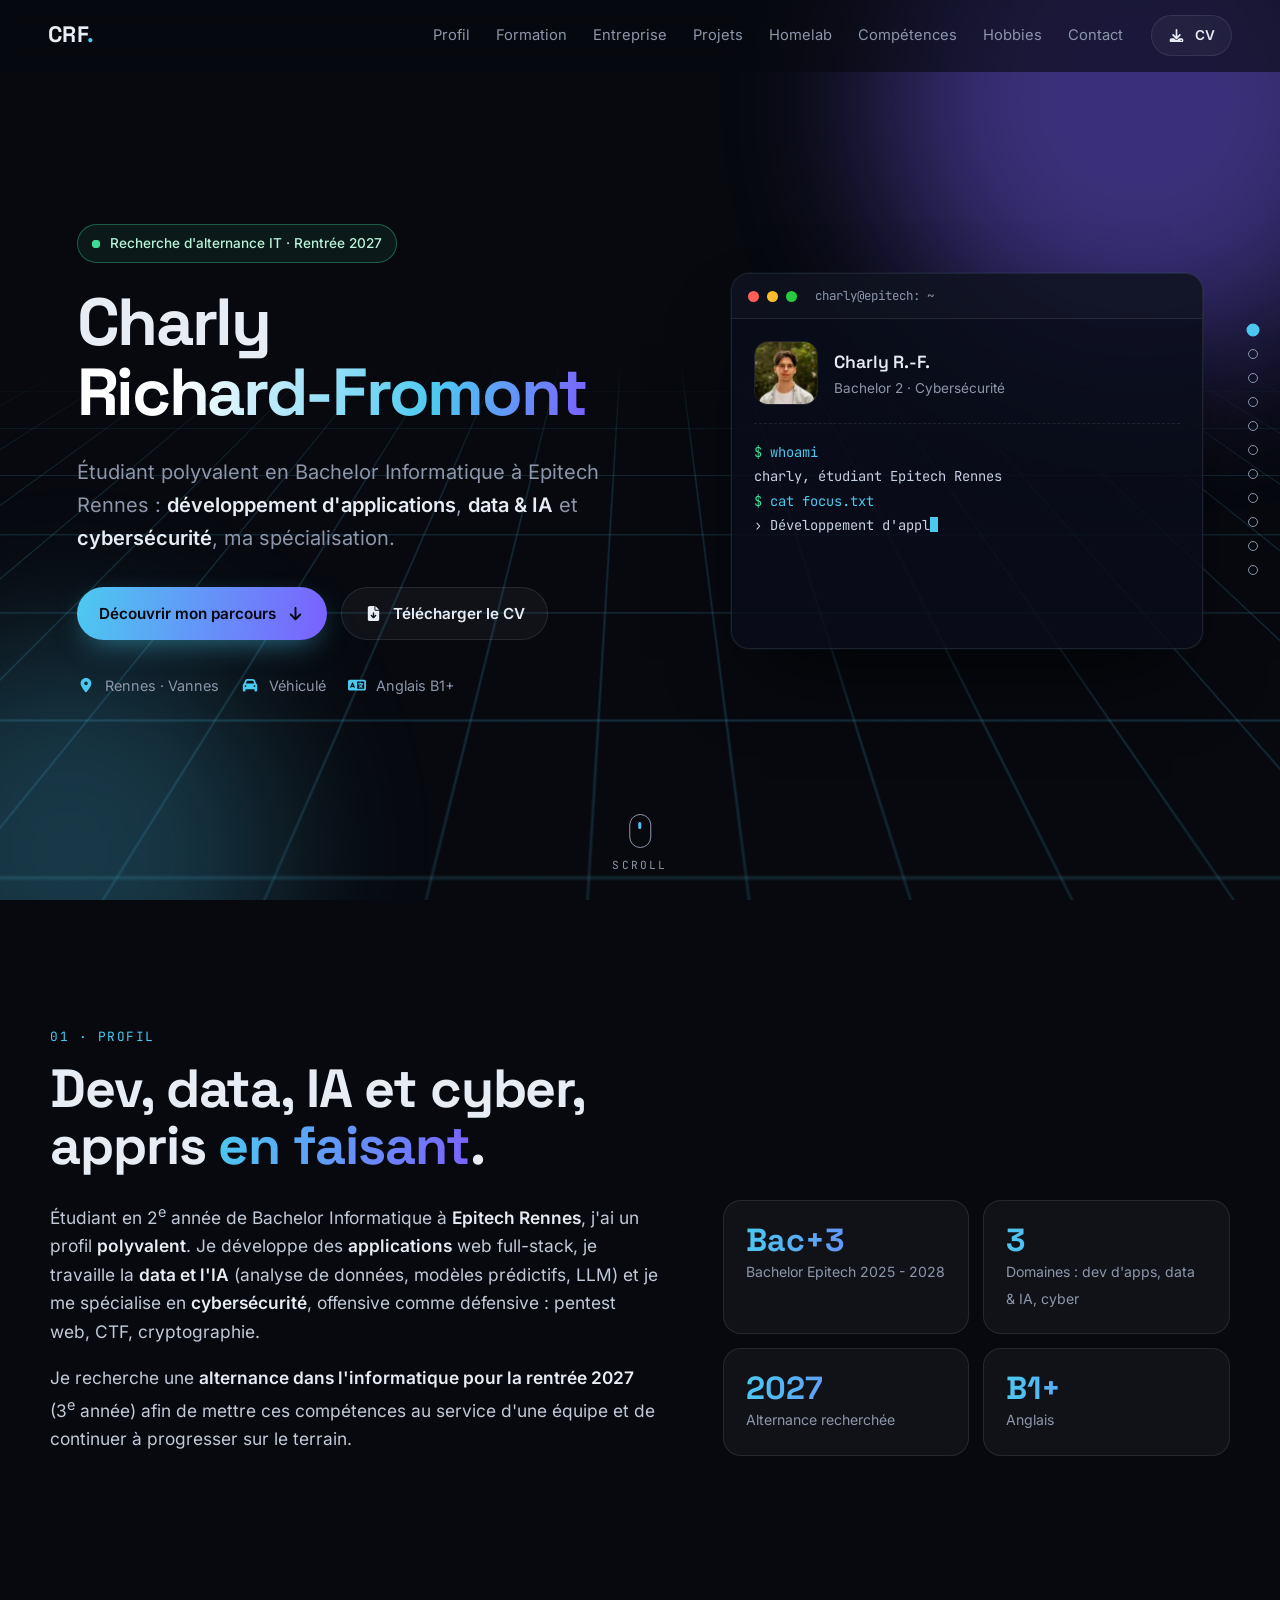
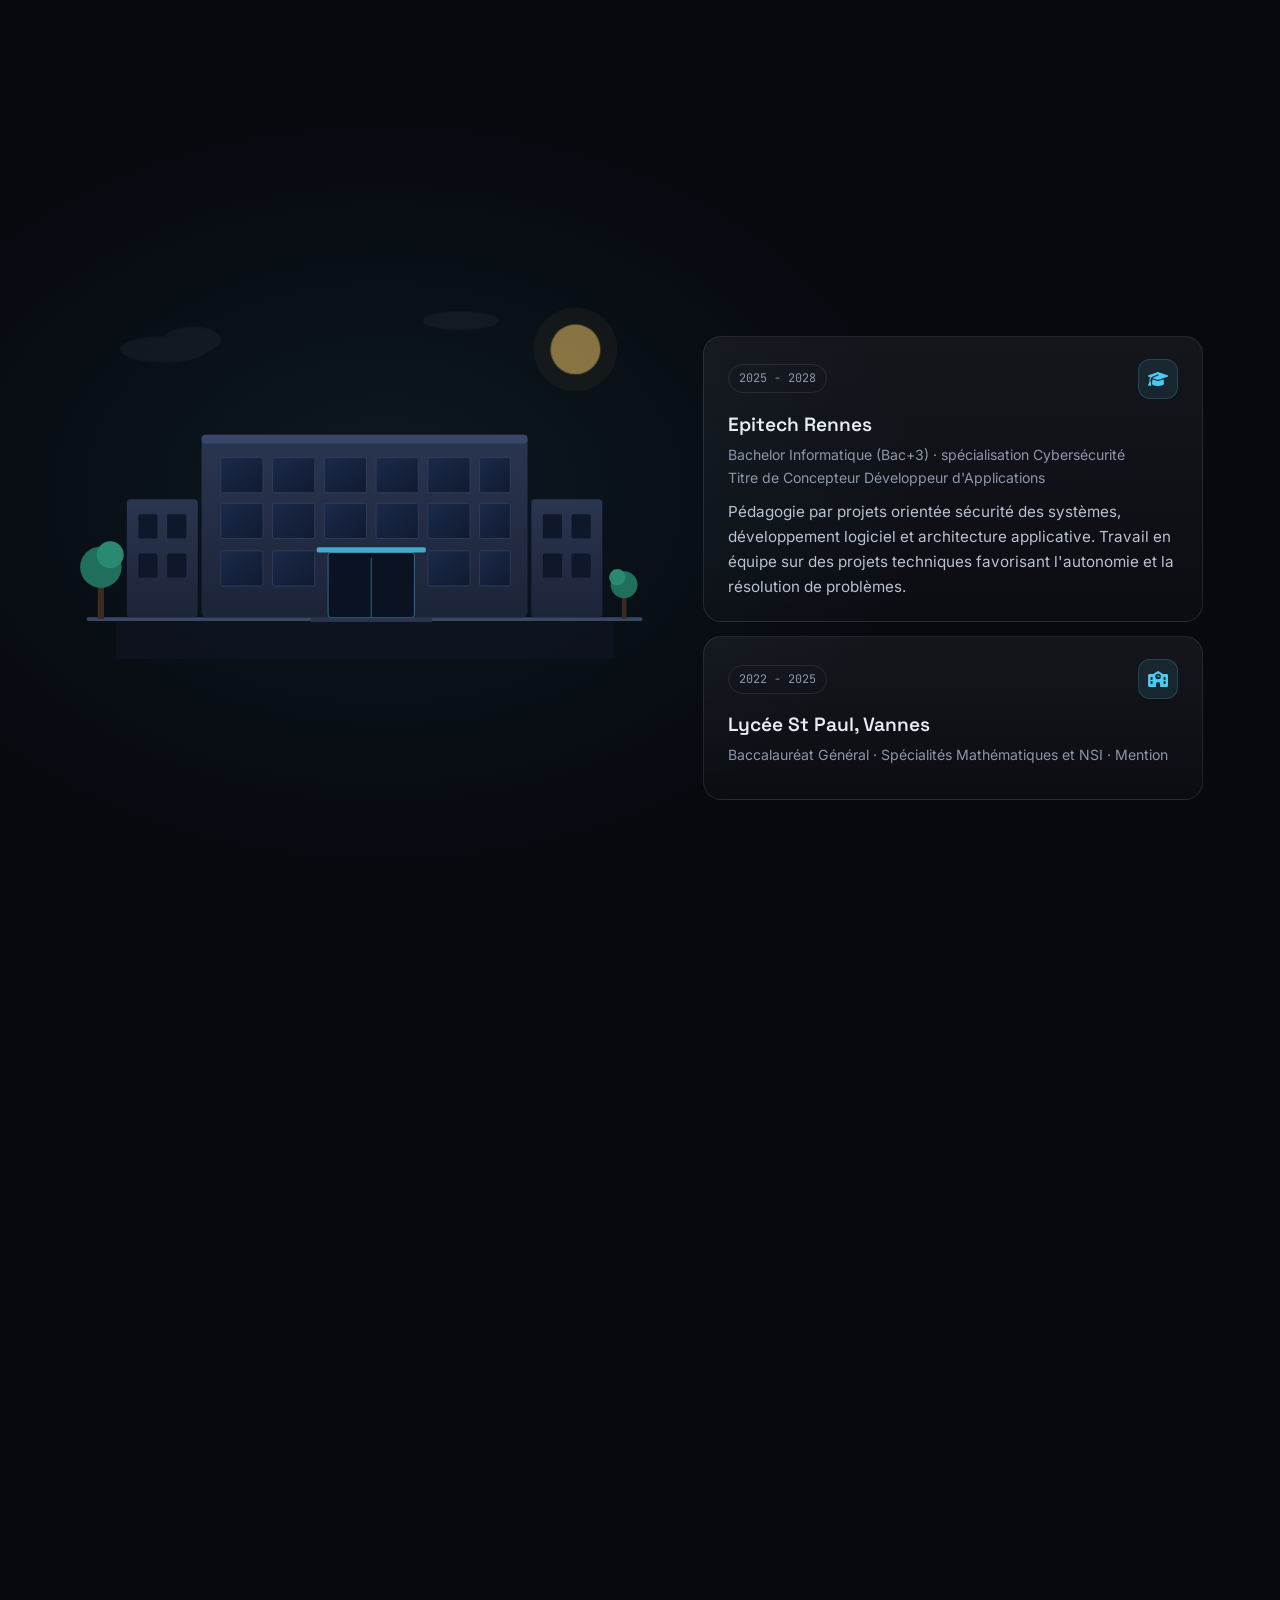
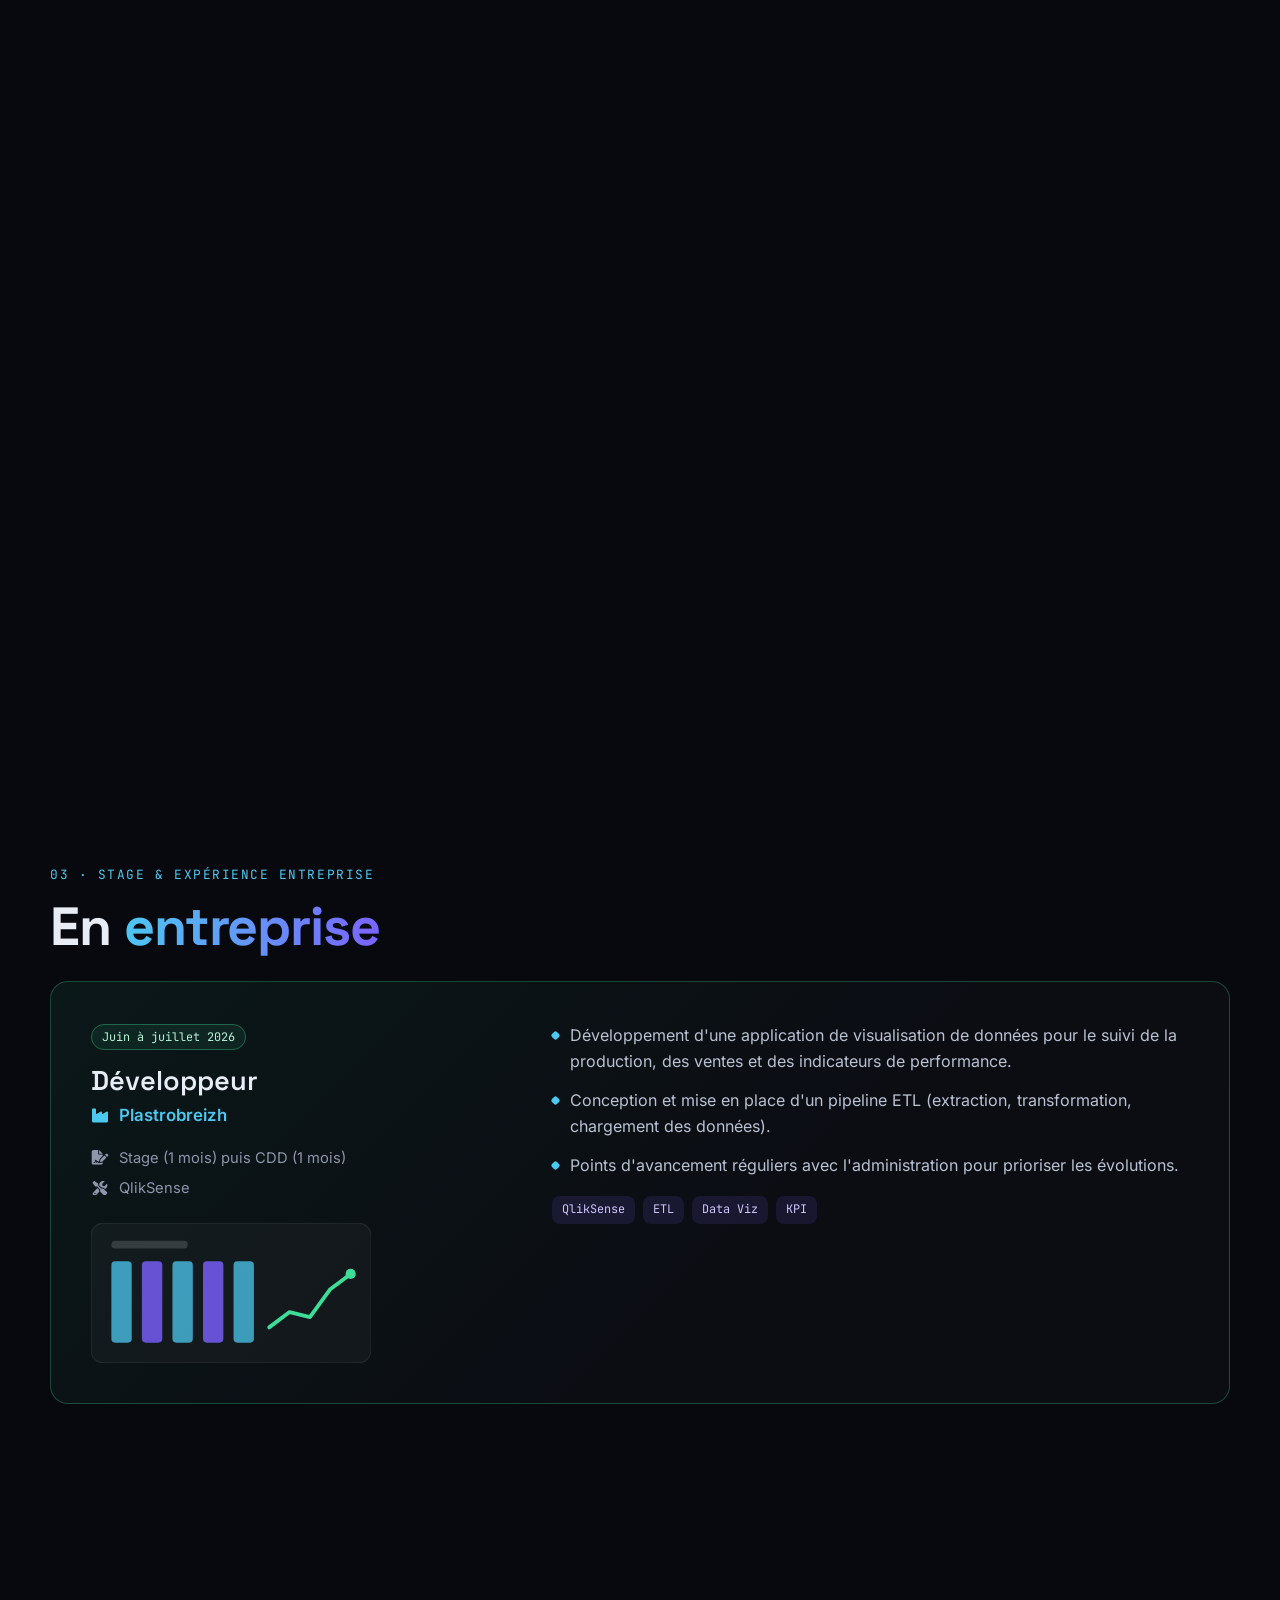
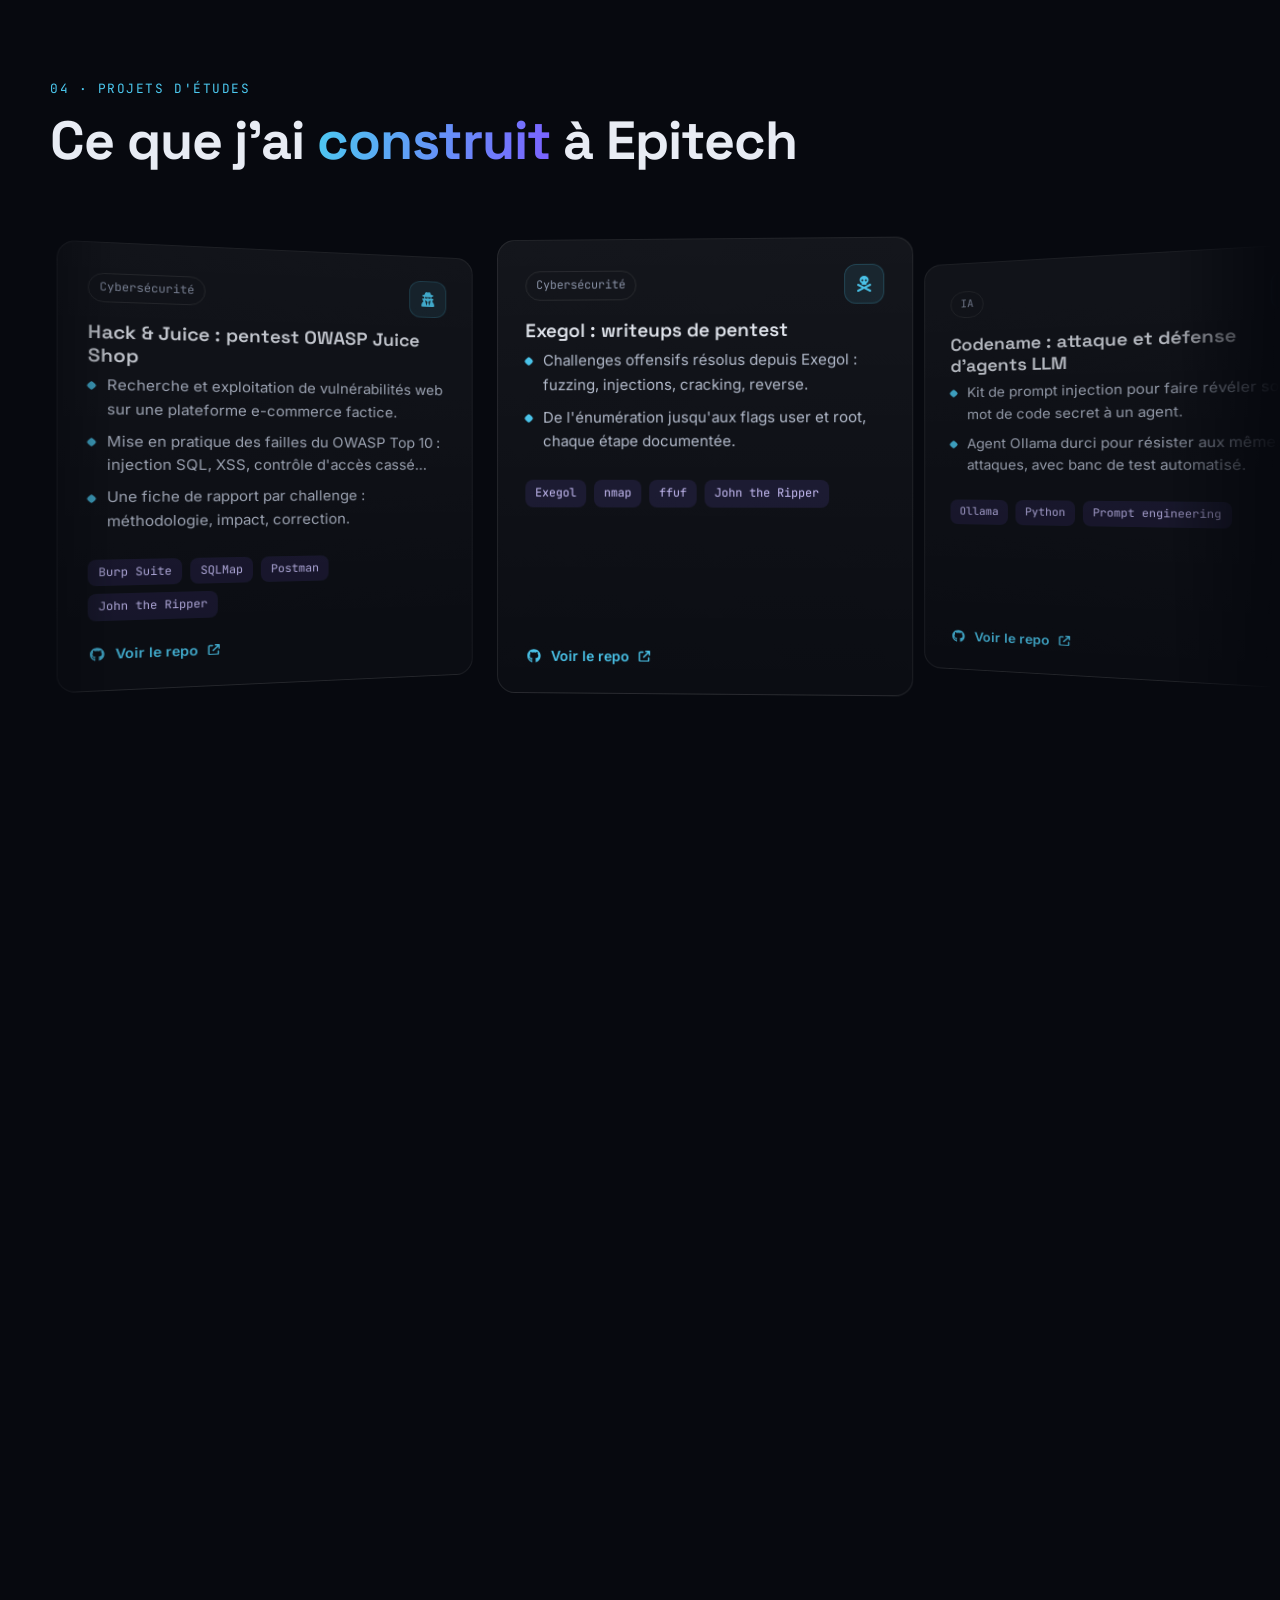
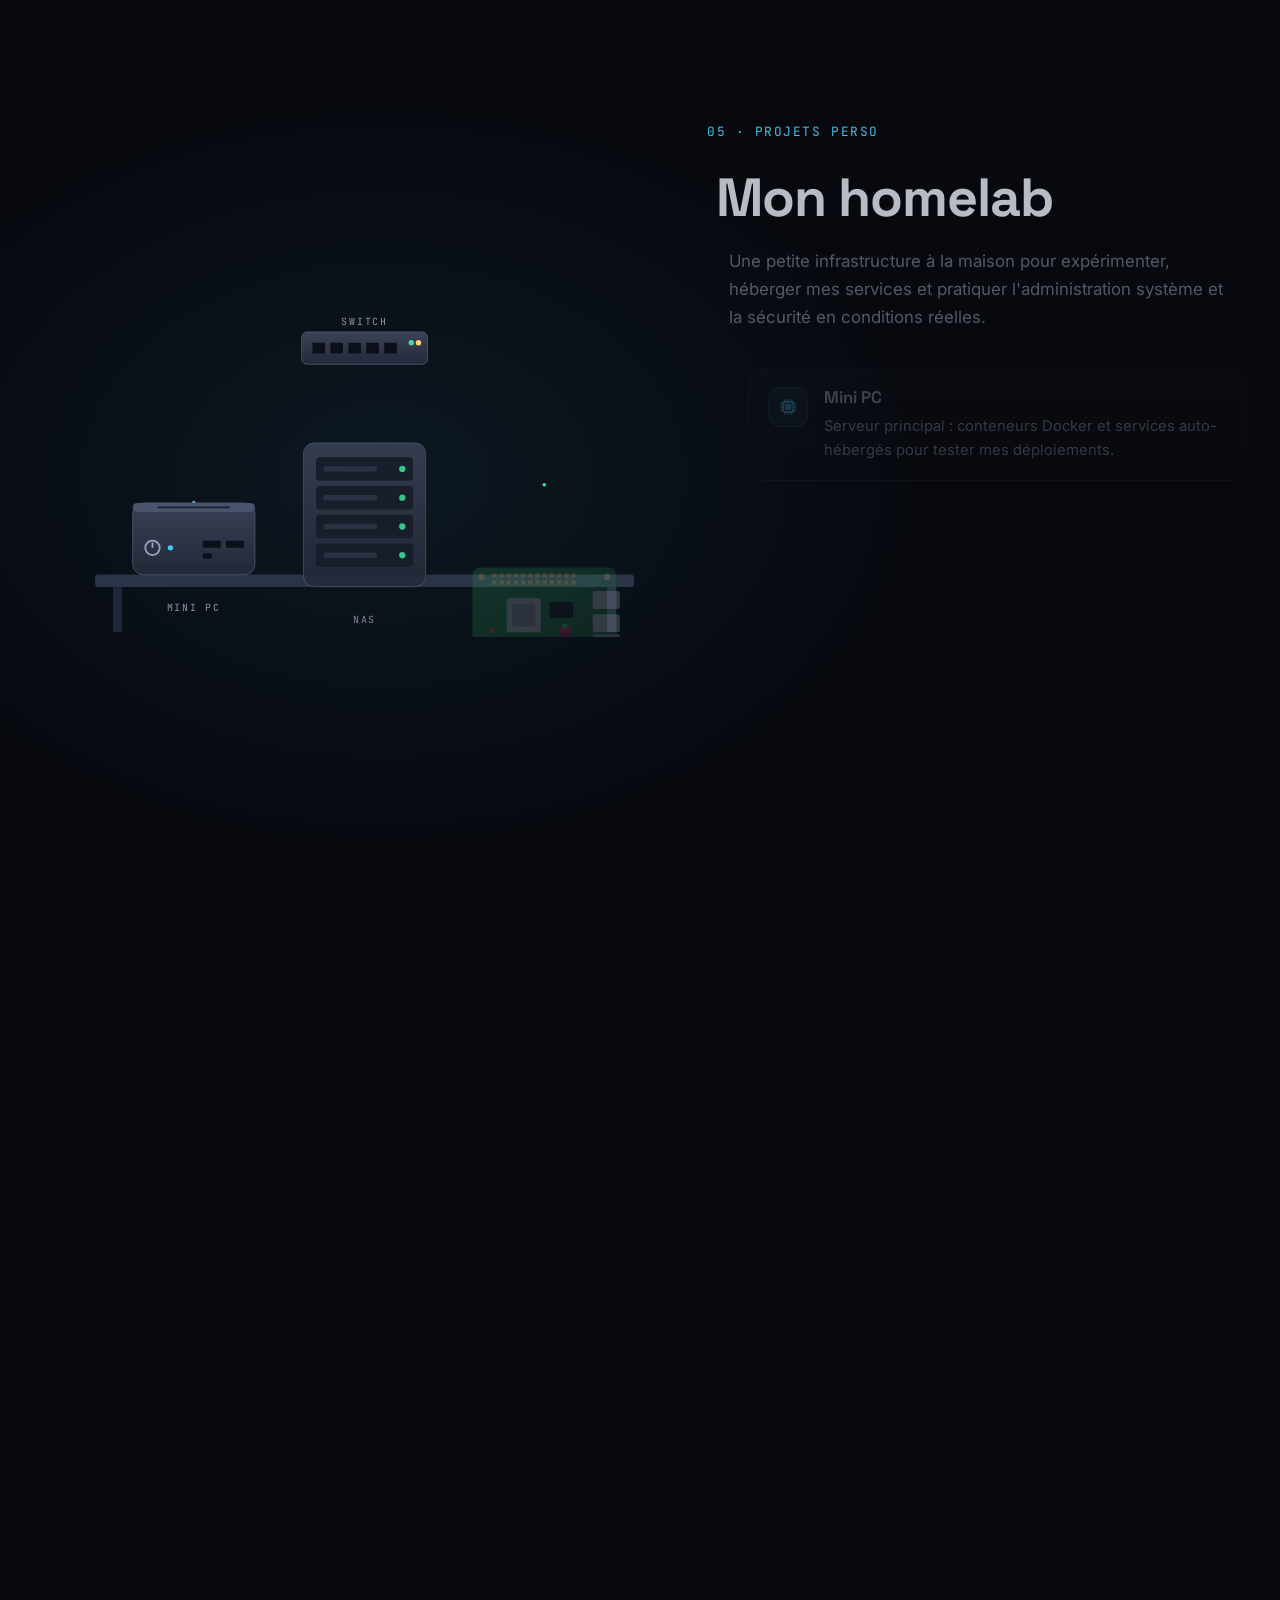
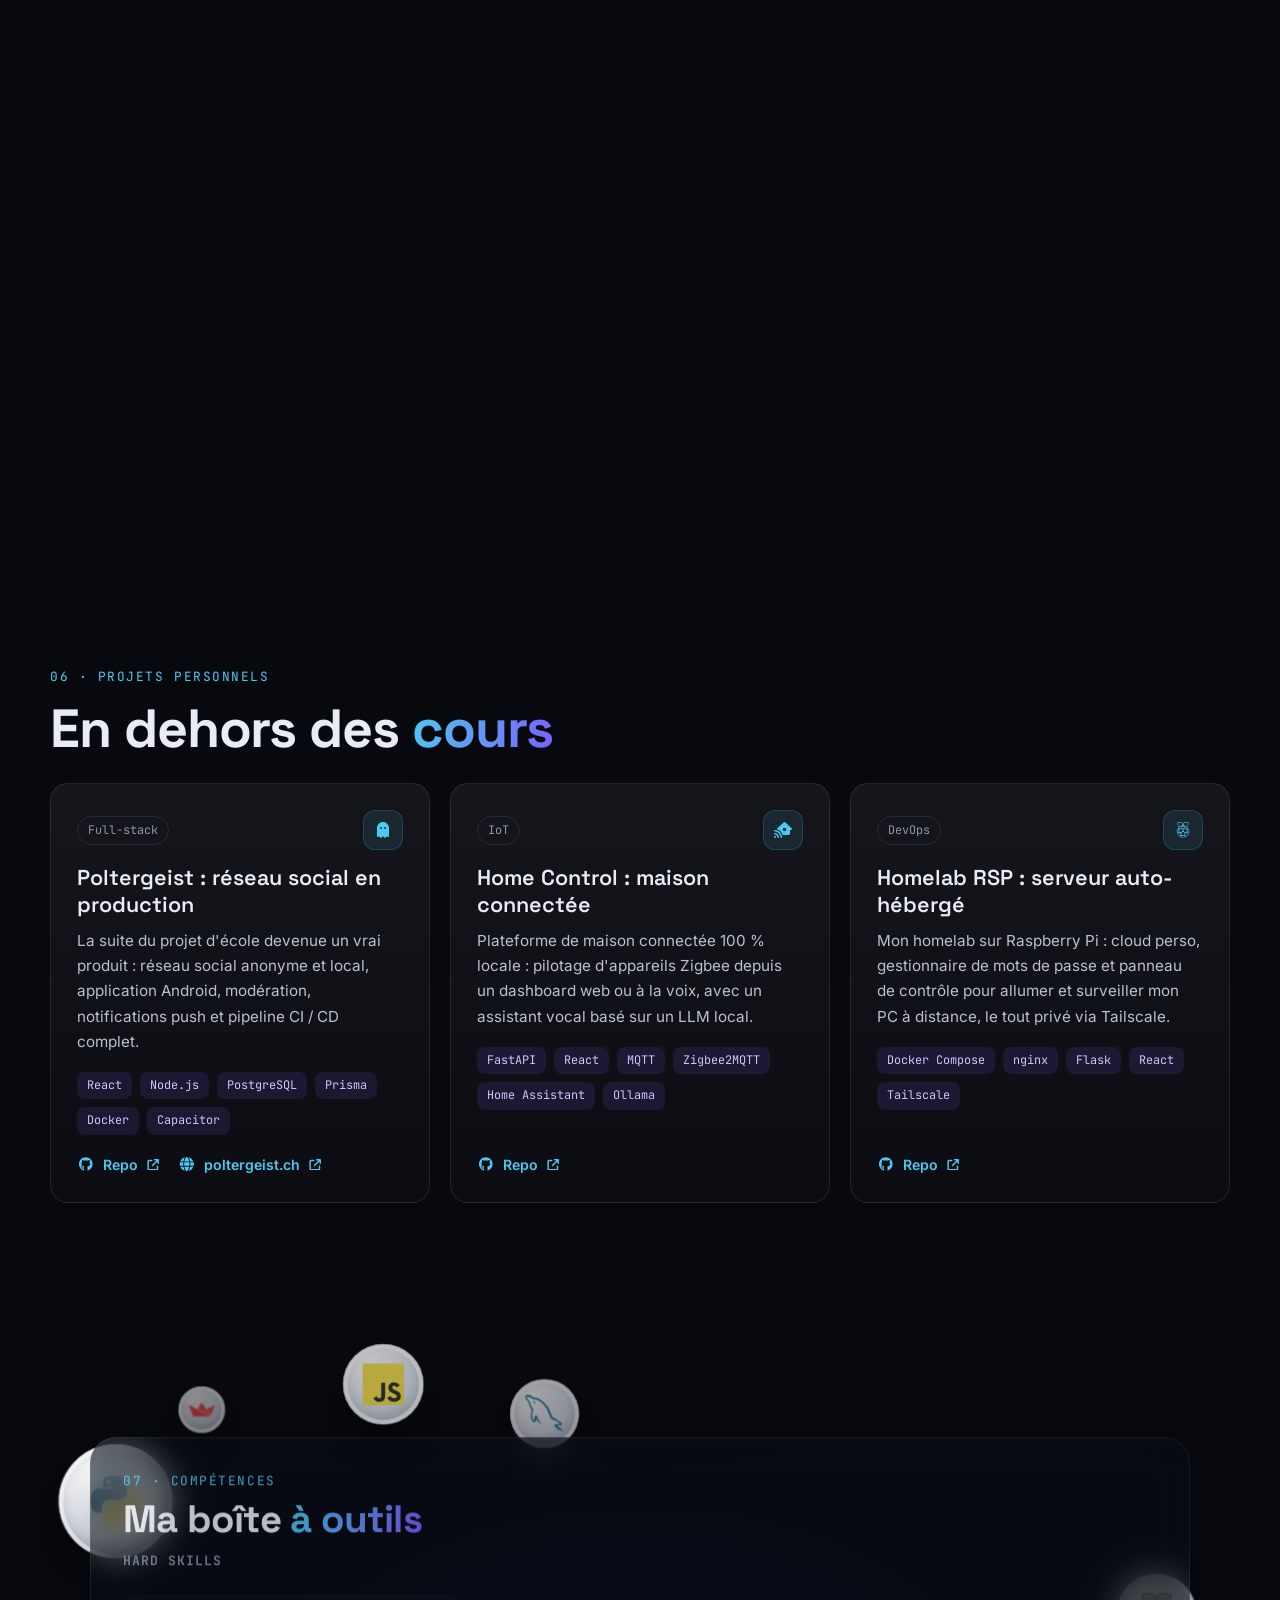
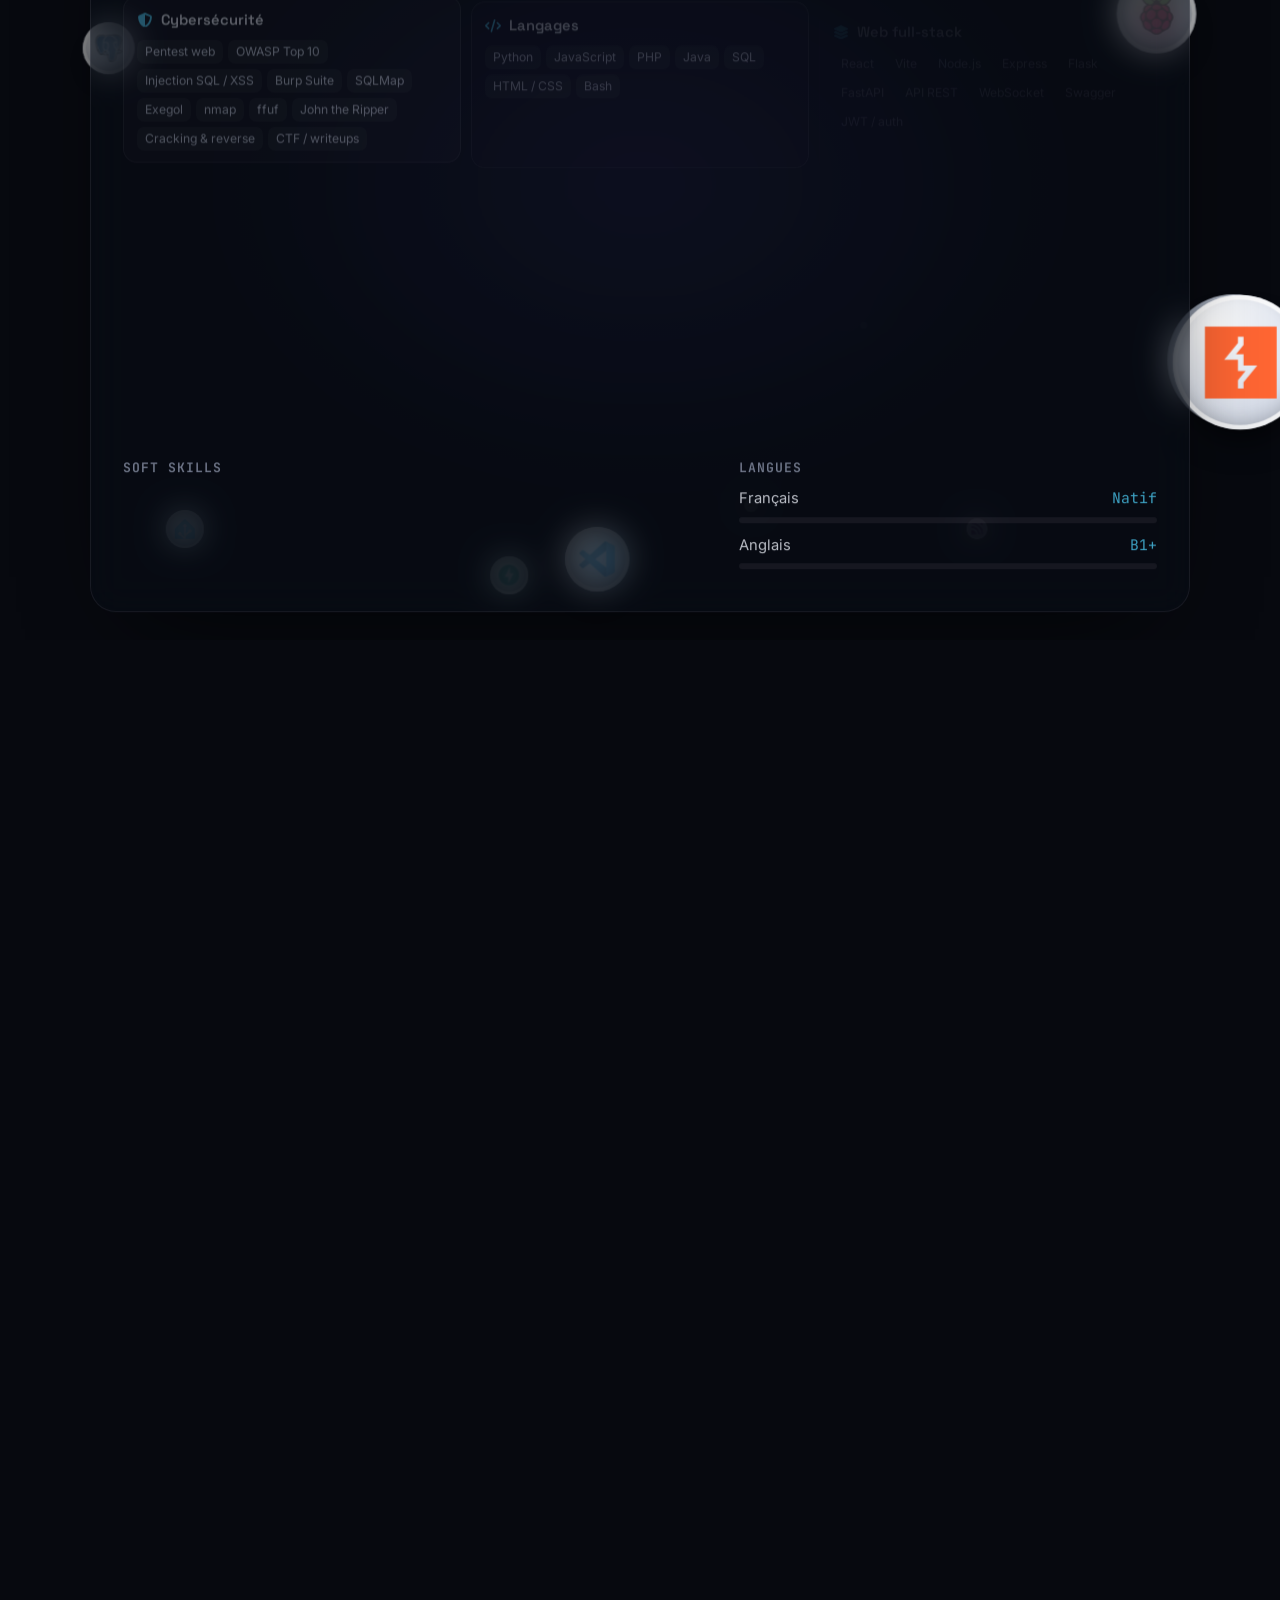
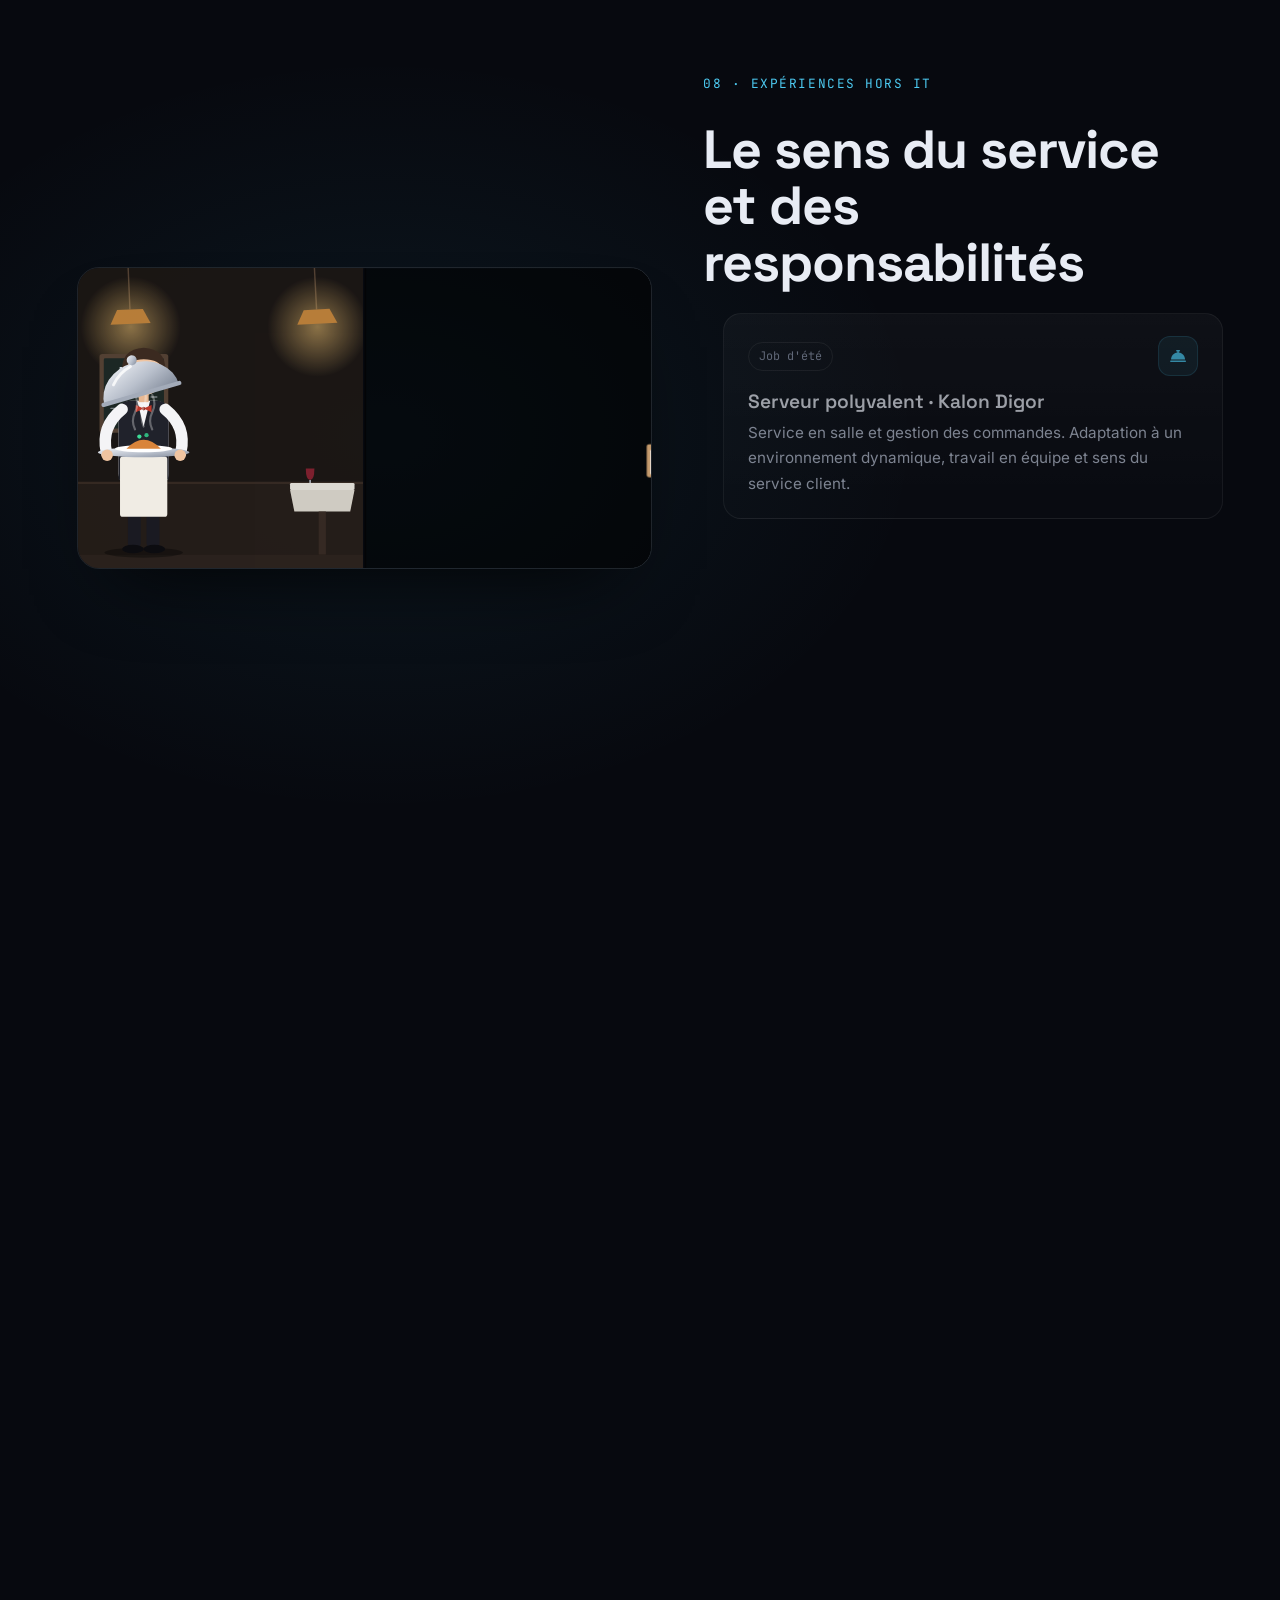
==== commit 952e0340: "[FIX](index.css):stop link hover from resizing and looping" ====
--- a/index.html
+++ b/index.html
@@ -52,7 +52,7 @@
     <link rel="preload" href="assets/fonts/inter.woff2" as="font" type="font/woff2" crossorigin>
     <link rel="preload" href="assets/fonts/space-grotesk.woff2" as="font" type="font/woff2" crossorigin>
     <link rel="preload" href="assets/fonts/jetbrains-mono.woff2" as="font" type="font/woff2" crossorigin>
-    <link rel="stylesheet" href="style/index.css?v=202610241841">
+    <link rel="stylesheet" href="style/index.css?v=202610241910">
 </head>
 
 <body>
--- a/style/index.css
+++ b/style/index.css
@@ -1062,7 +1062,16 @@
     font-size: 0.88rem;
     font-weight: 600;
     color: var(--accent);
-    transition: color 0.2s ease, gap 0.2s ease;
+    transition: color 0.2s ease;
+}
+
+/* La flèche glisse au survol sans changer la taille du lien (évite les sauts de ligne en boucle) */
+.repo-link .icon:last-child {
+    transition: transform 0.2s ease;
+}
+
+.repo-link:hover .icon:last-child {
+    transform: translate(2px, -2px);
 }
 
 .repo-link .icon:last-child {
@@ -1071,7 +1080,6 @@
 
 .repo-link:hover {
     color: var(--text);
-    gap: 11px;
 }
 
 .repo-link[href=""] {
@@ -1094,7 +1102,6 @@
 
 .perso-card:hover {
     border-color: rgba(76, 201, 240, 0.35);
-    transform: translateY(-4px);
 }
 
 .perso-card h3 {
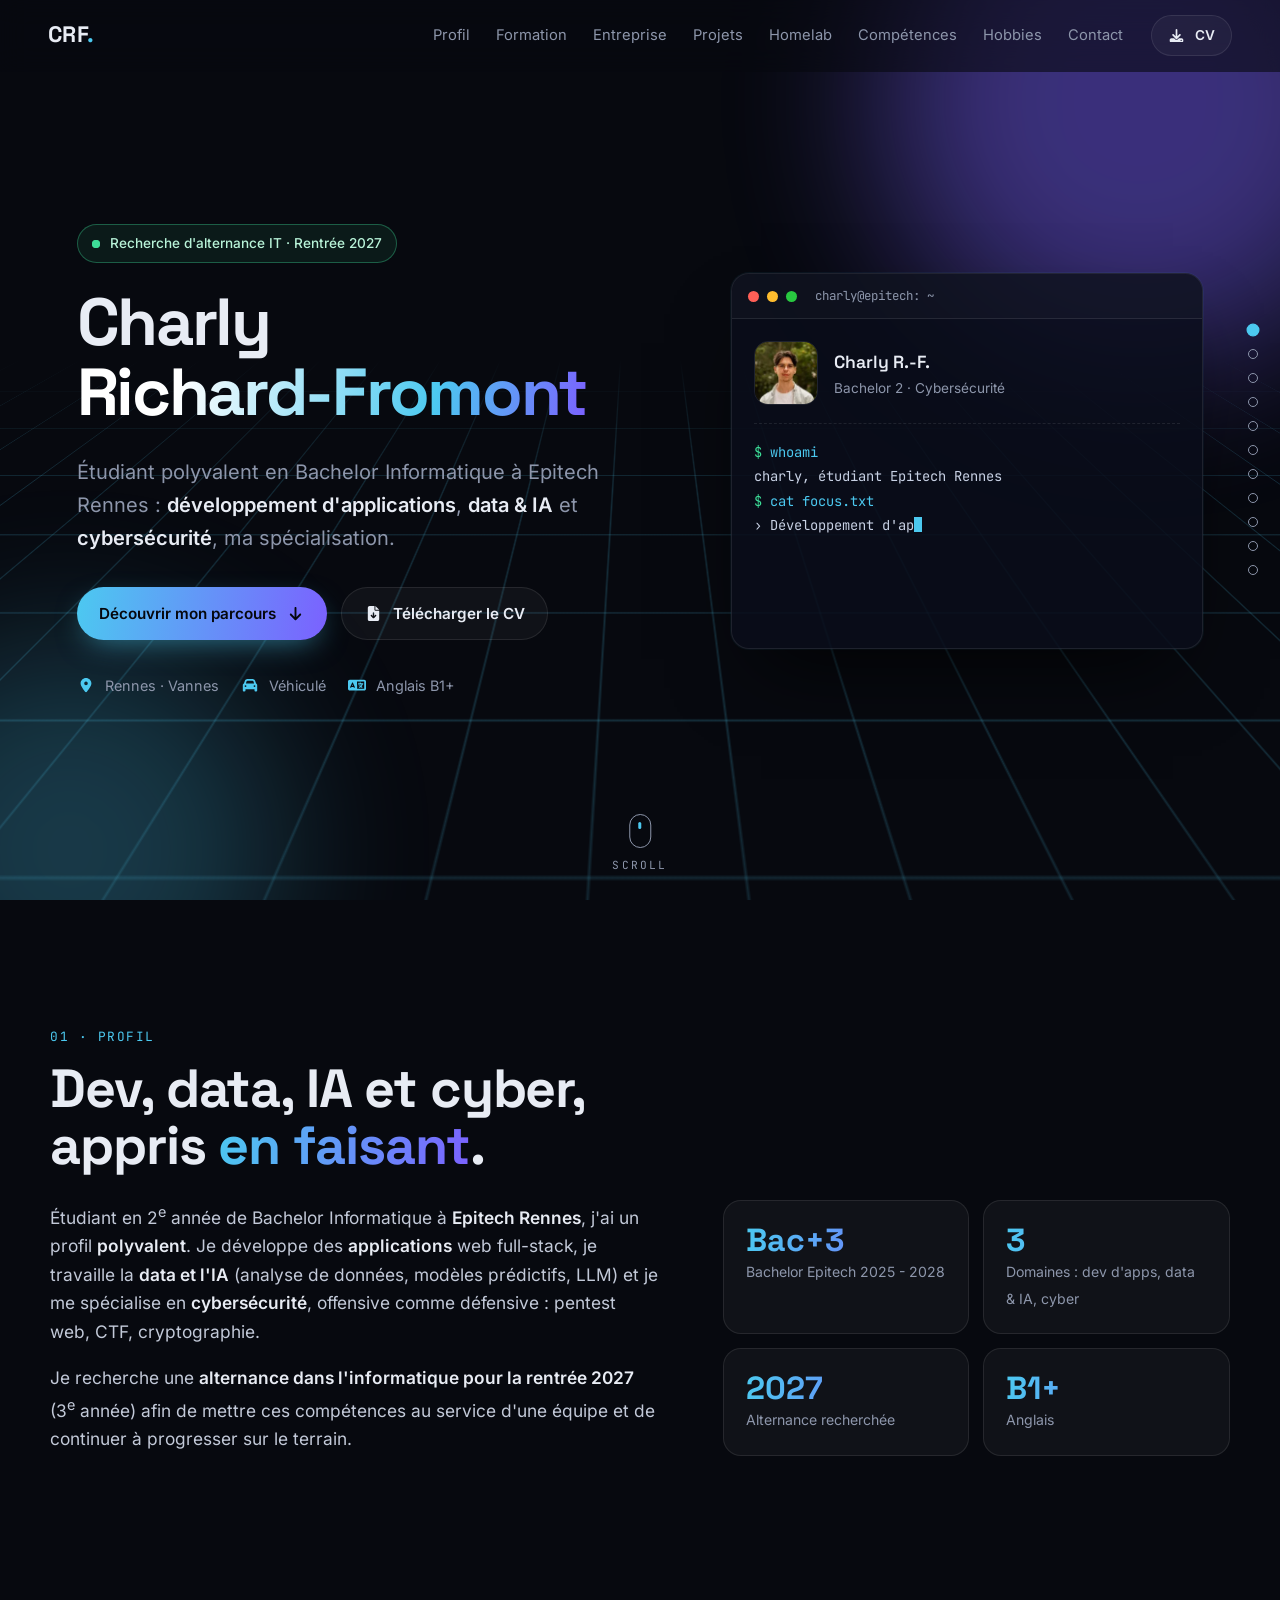
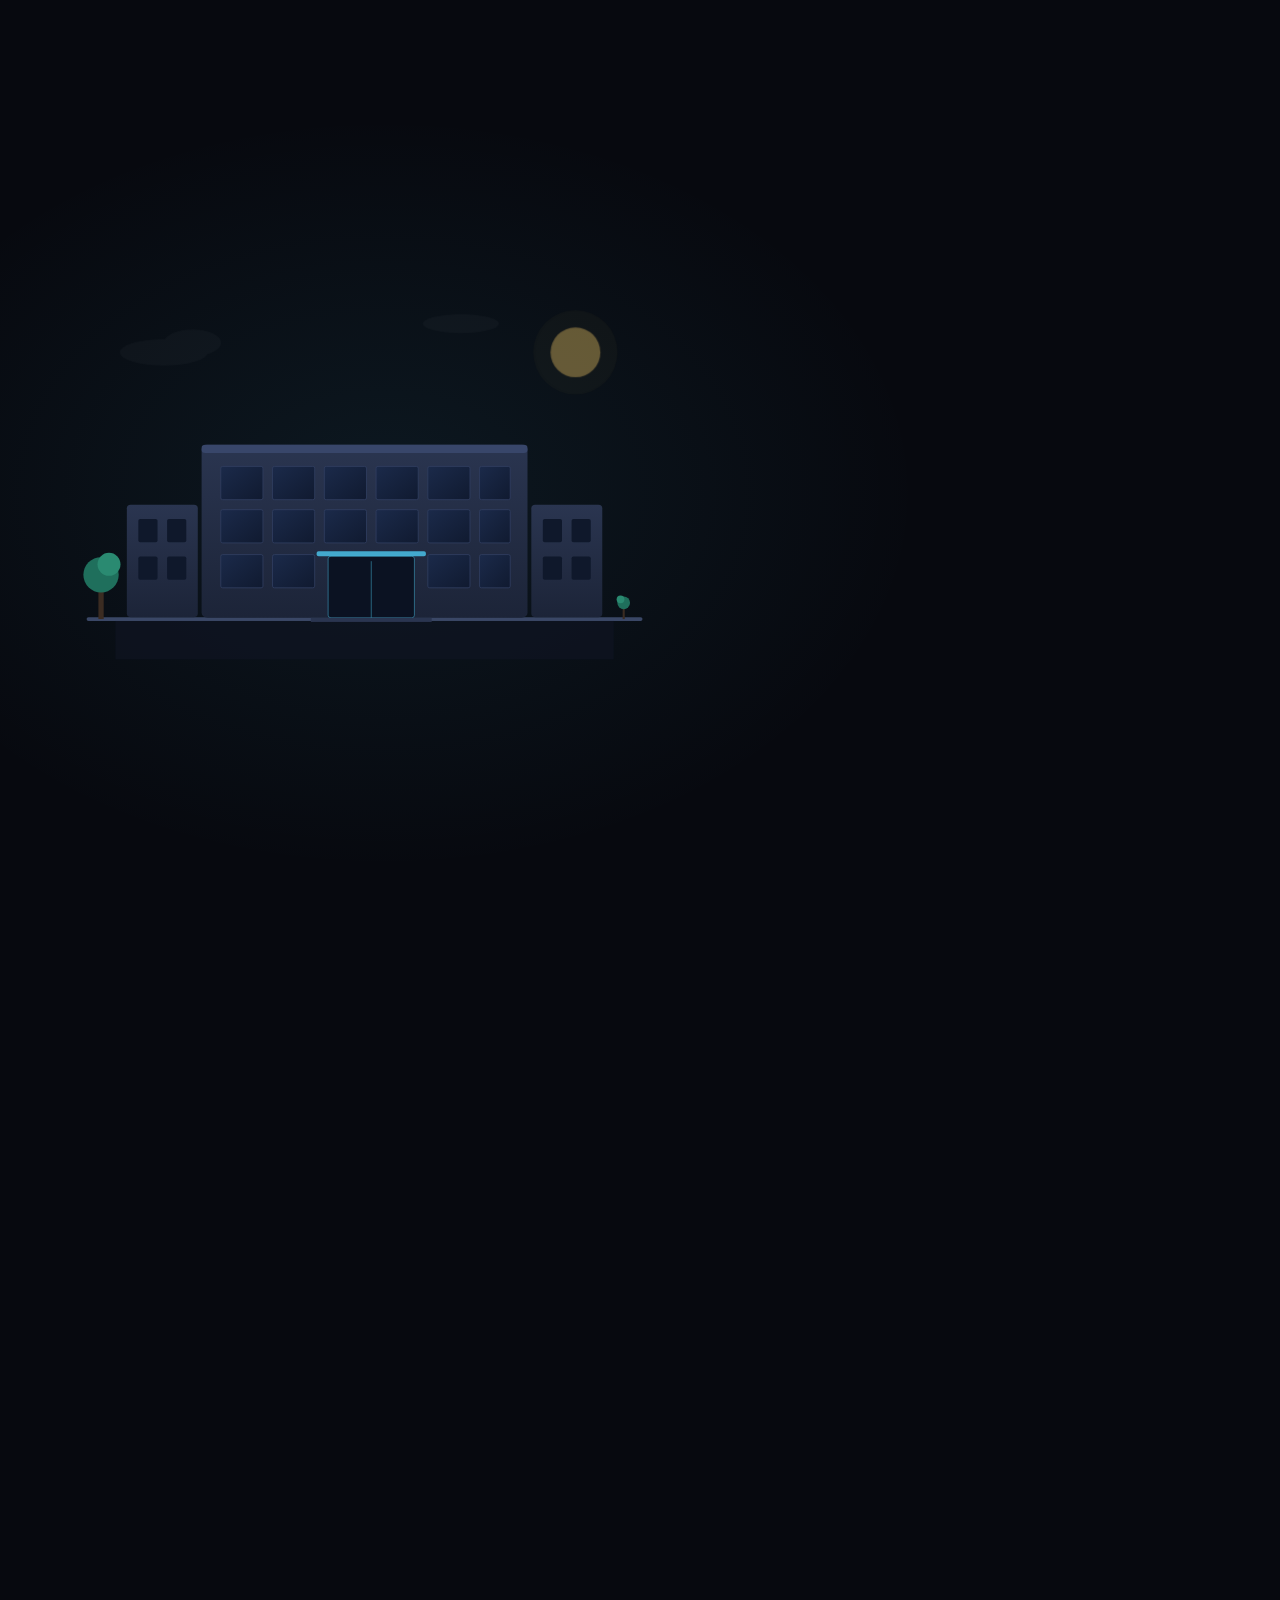
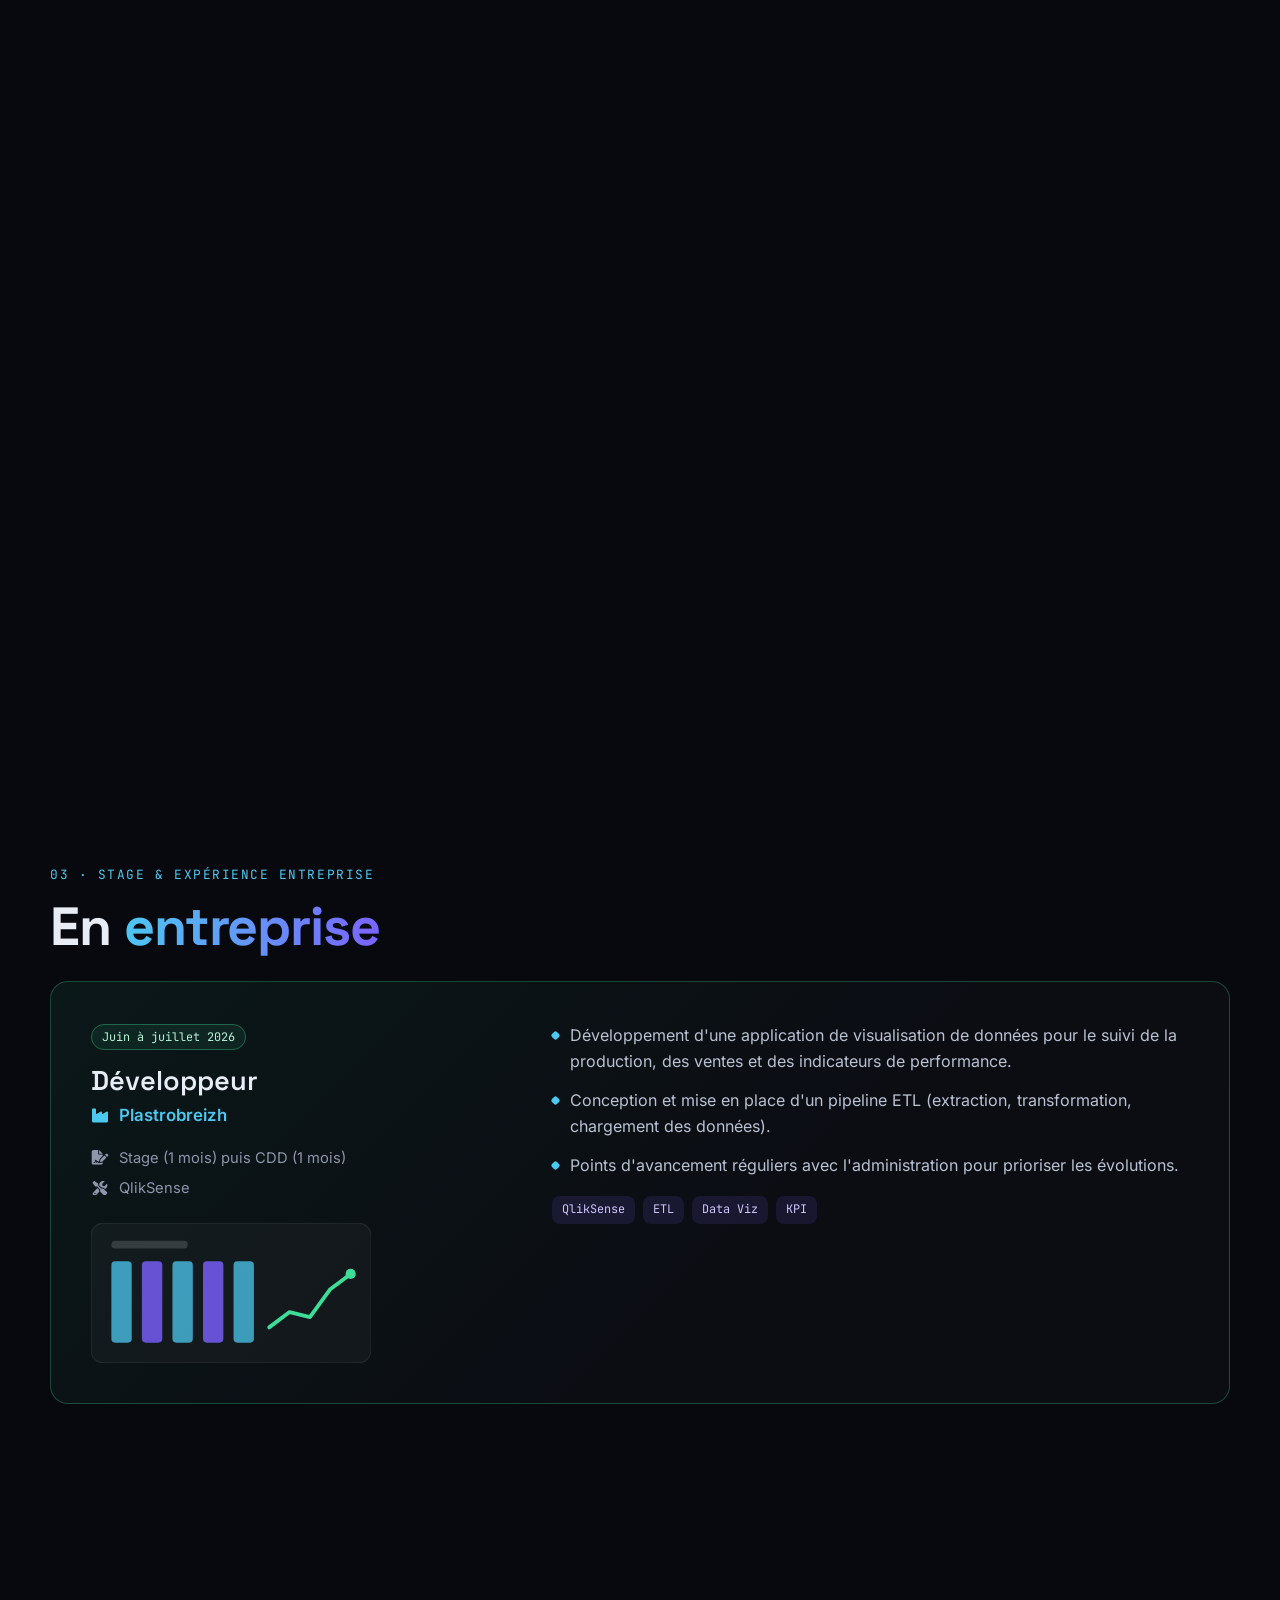
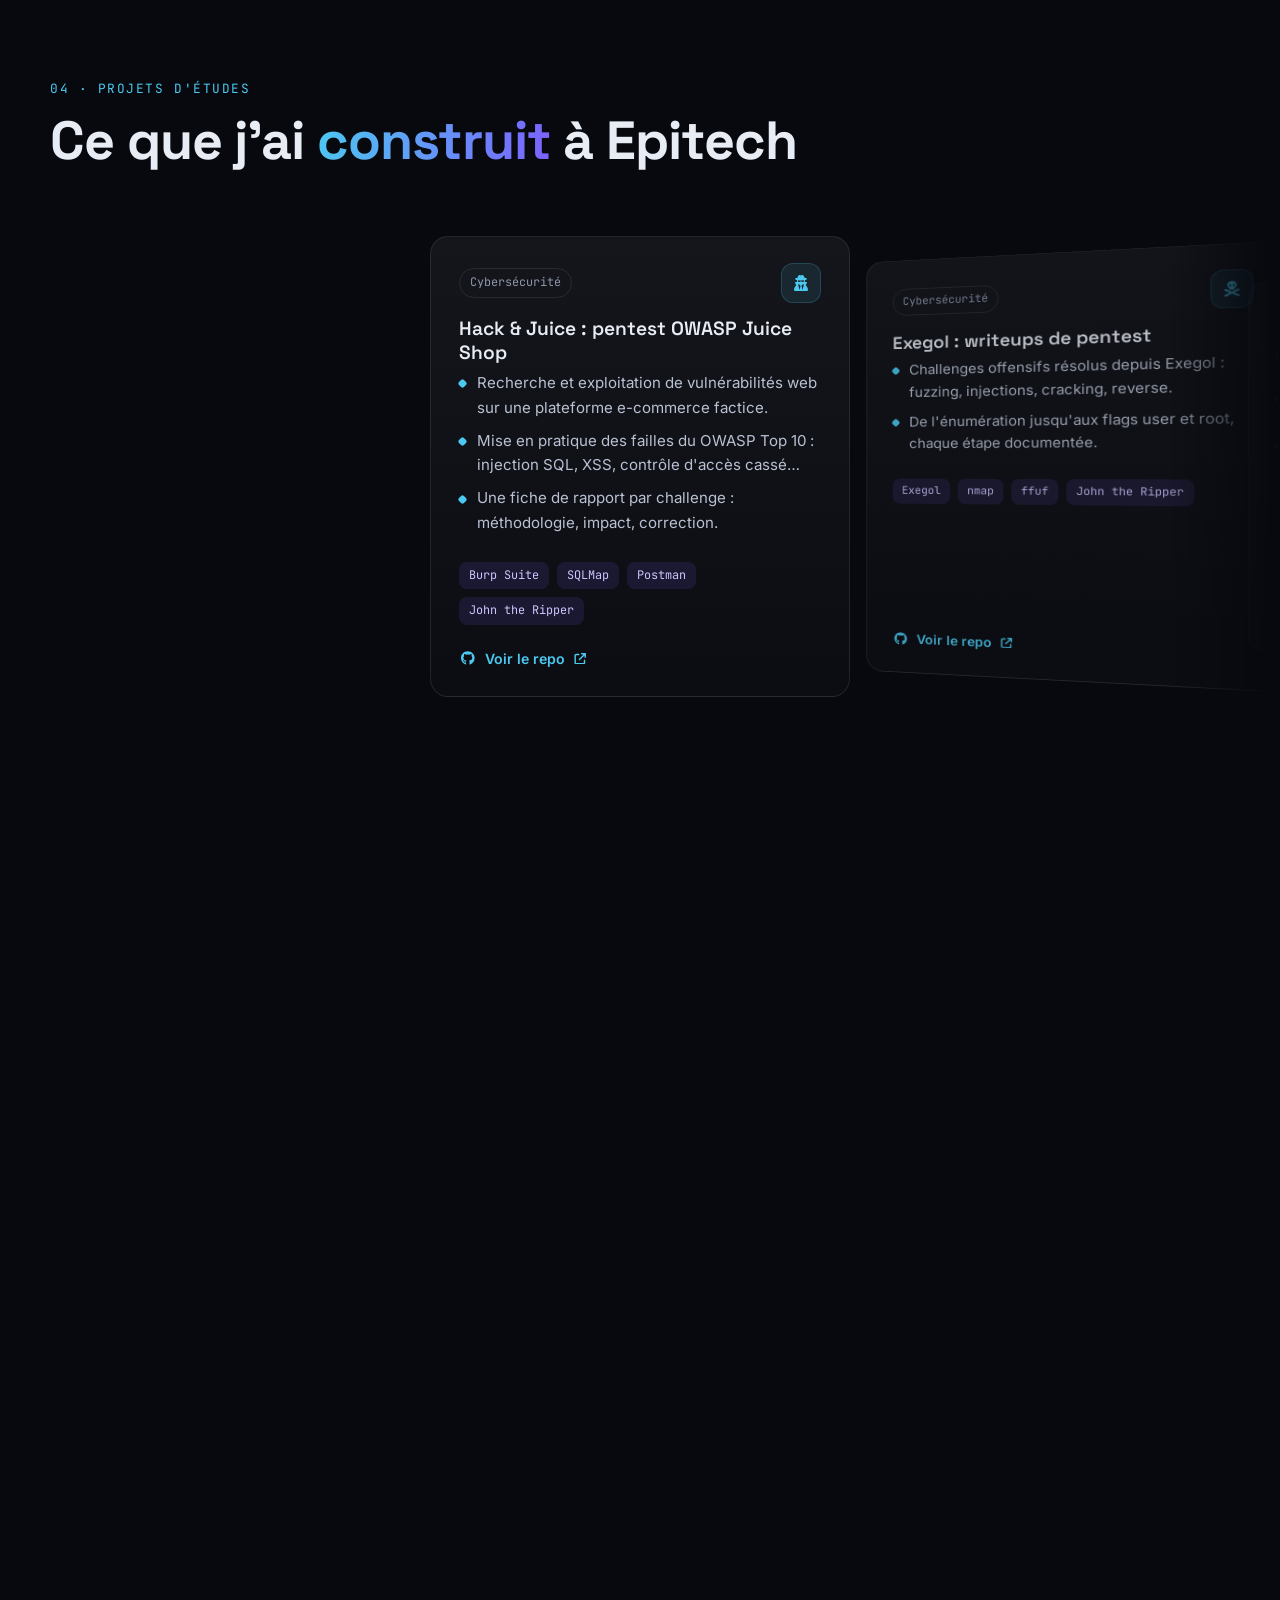
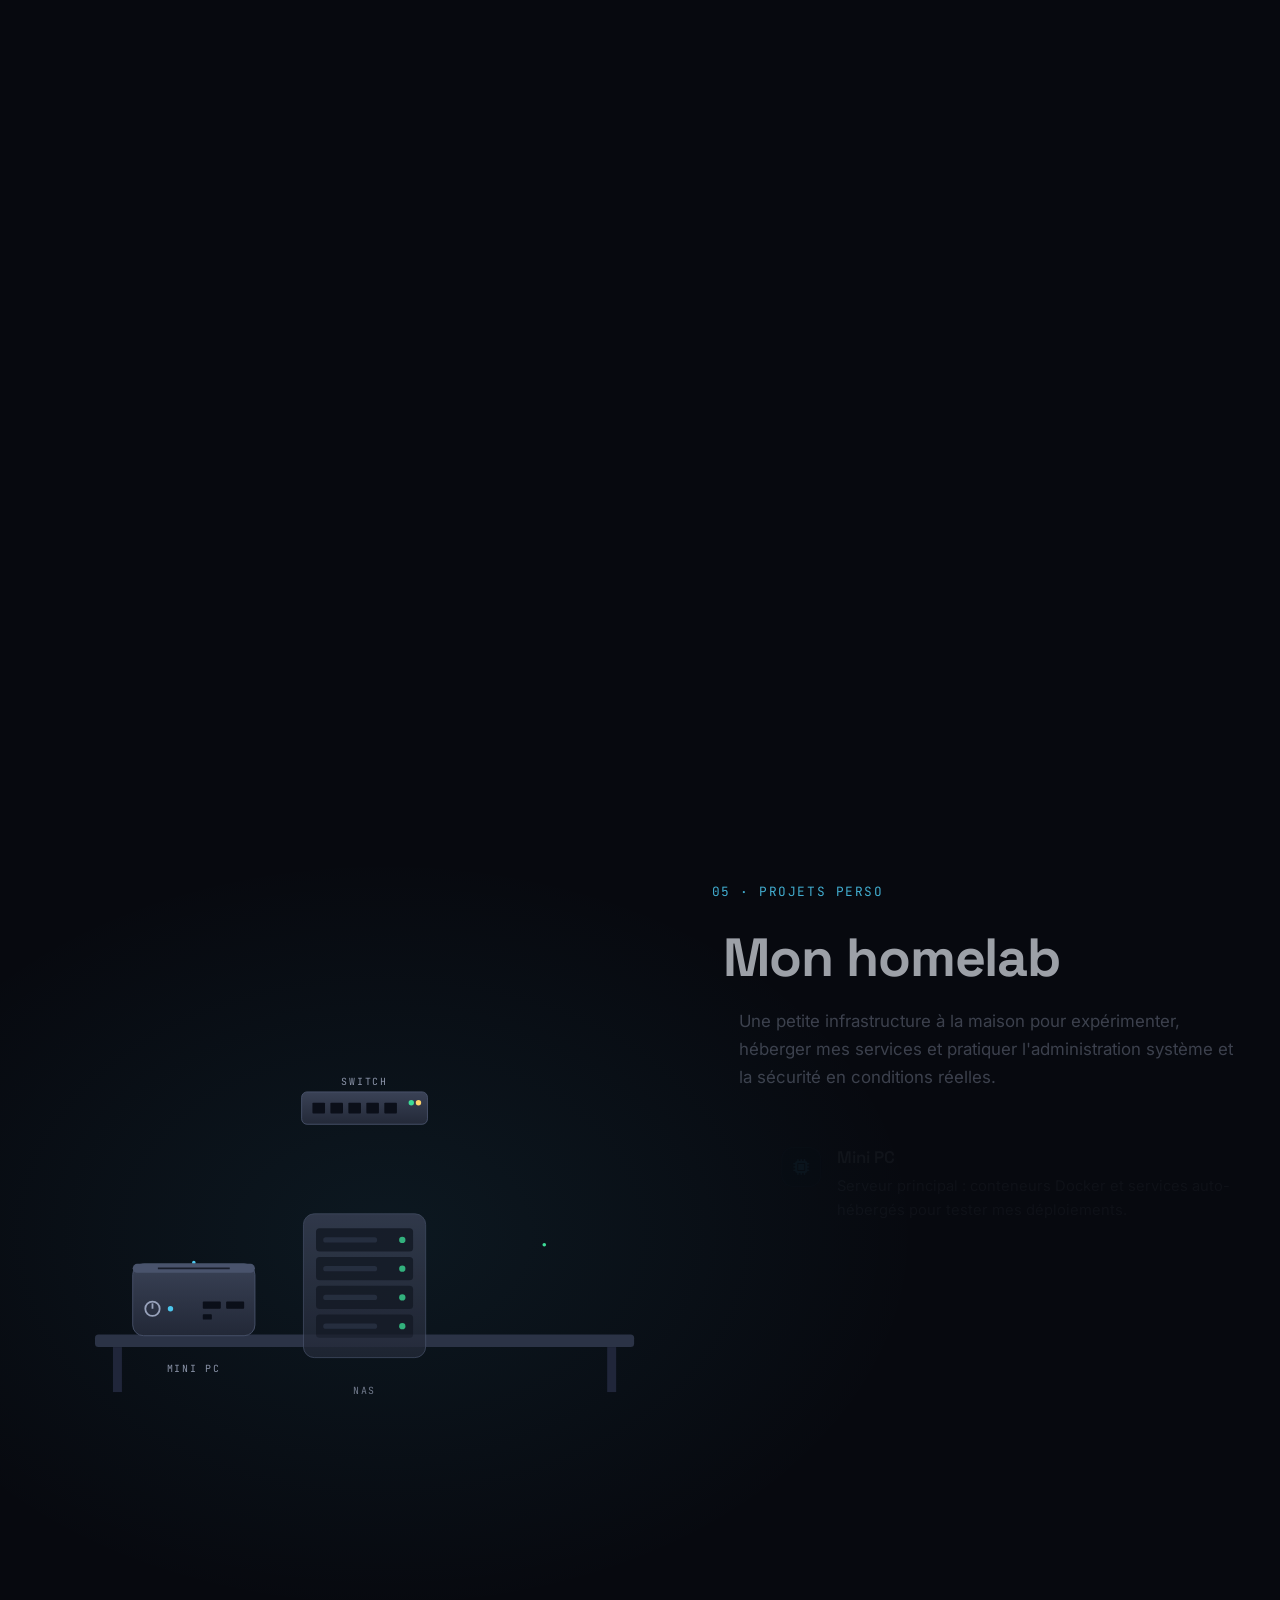
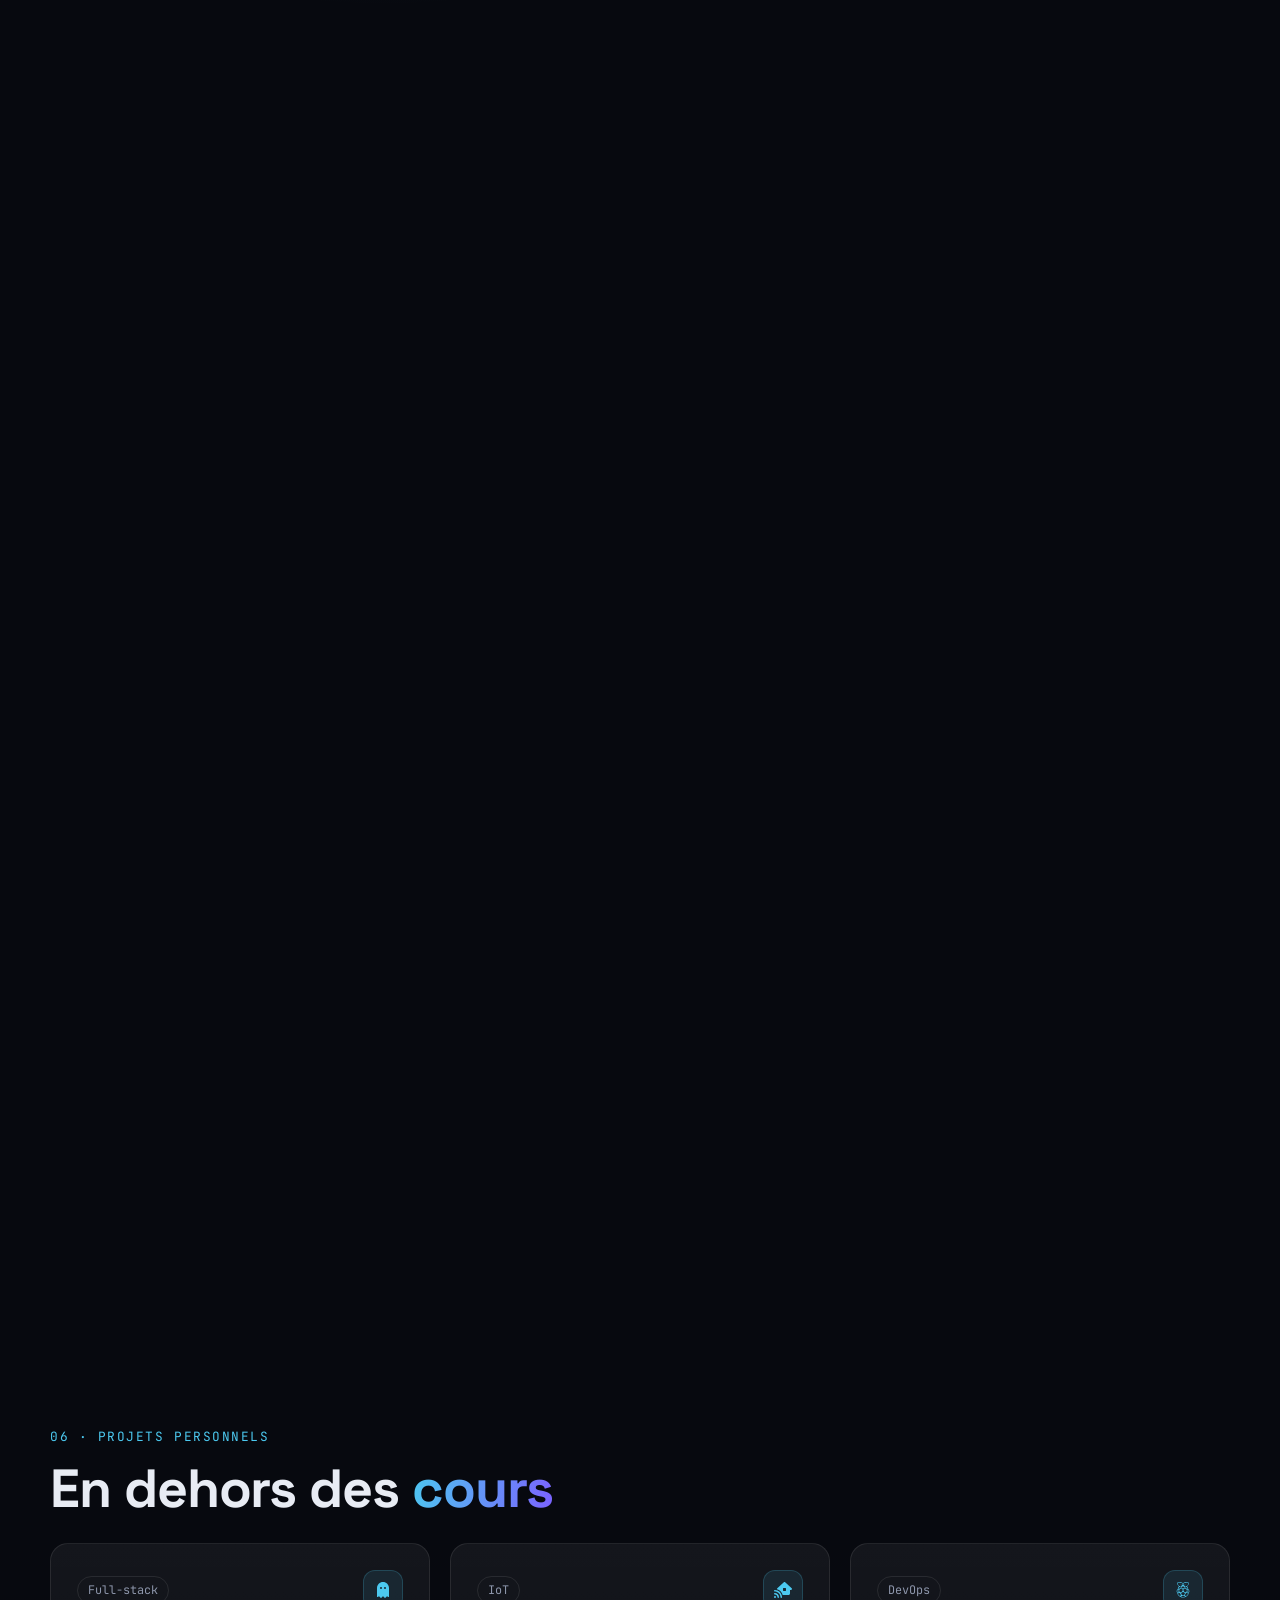
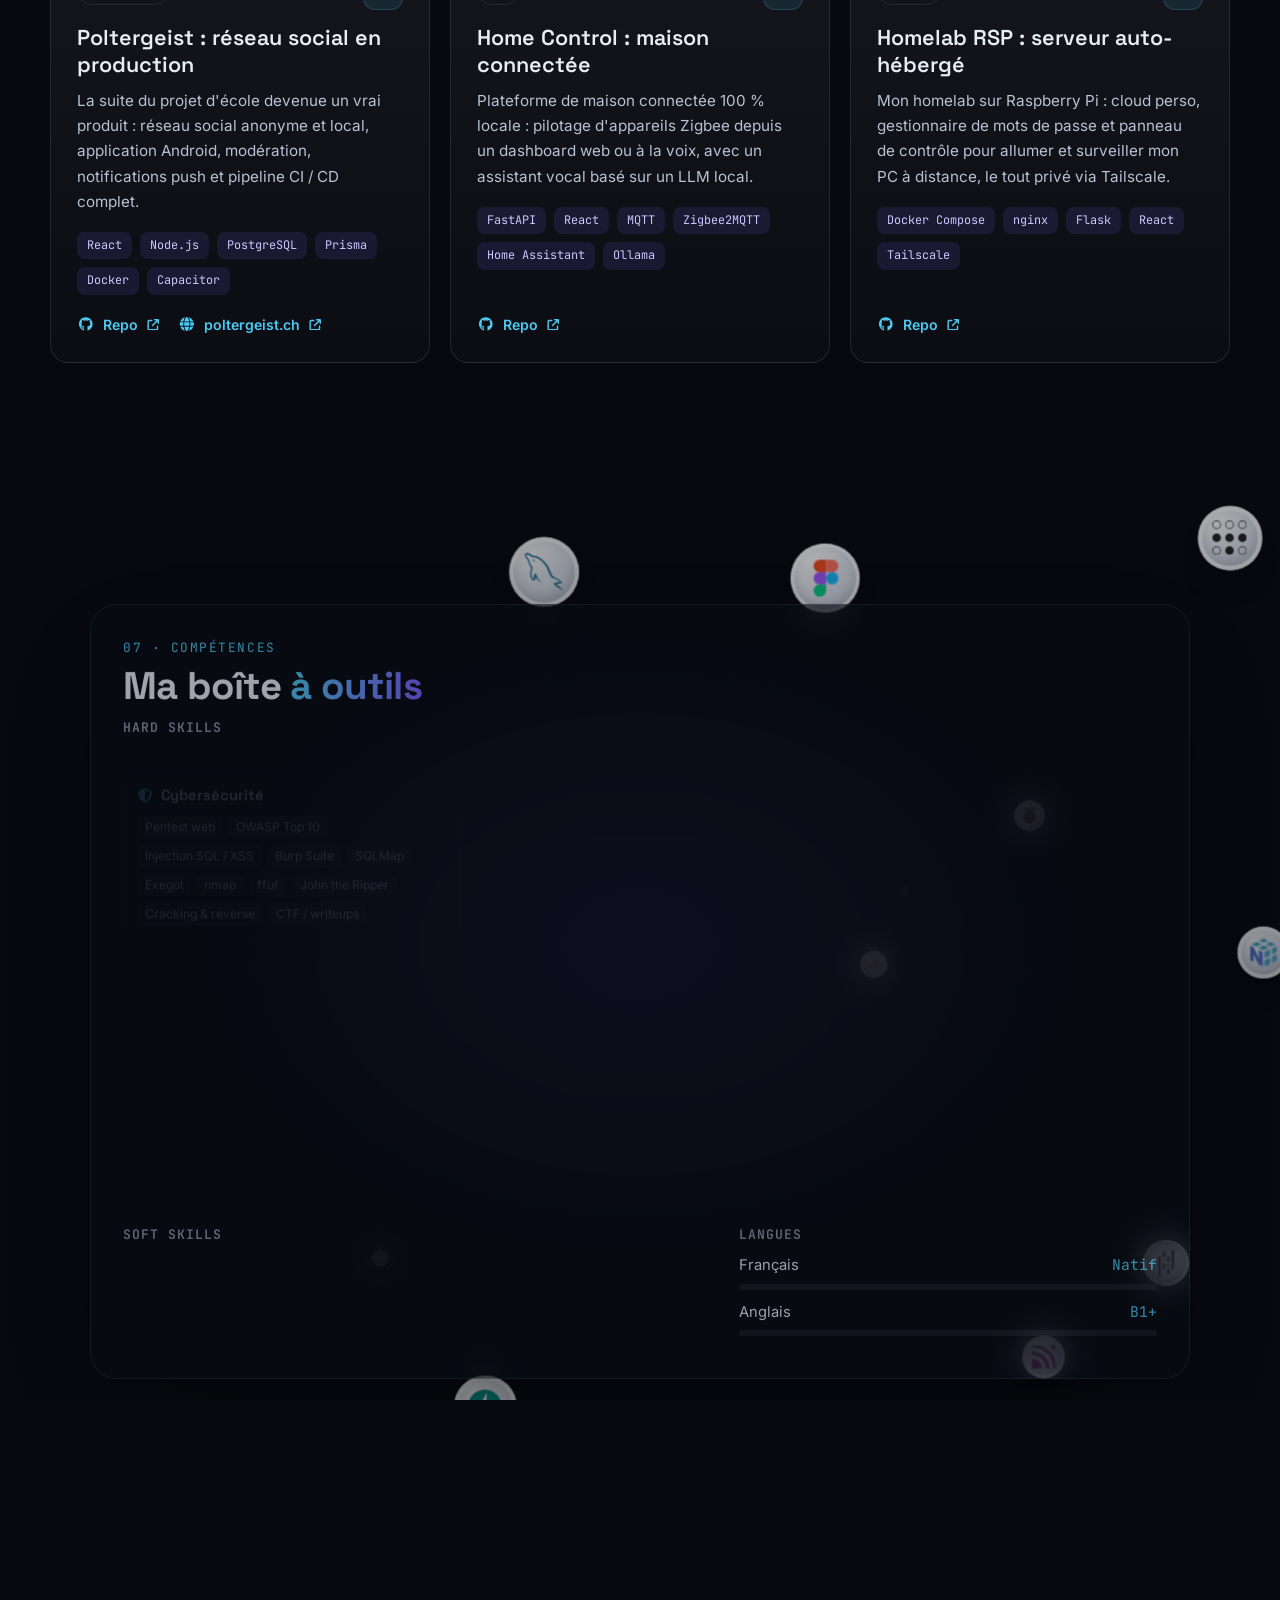
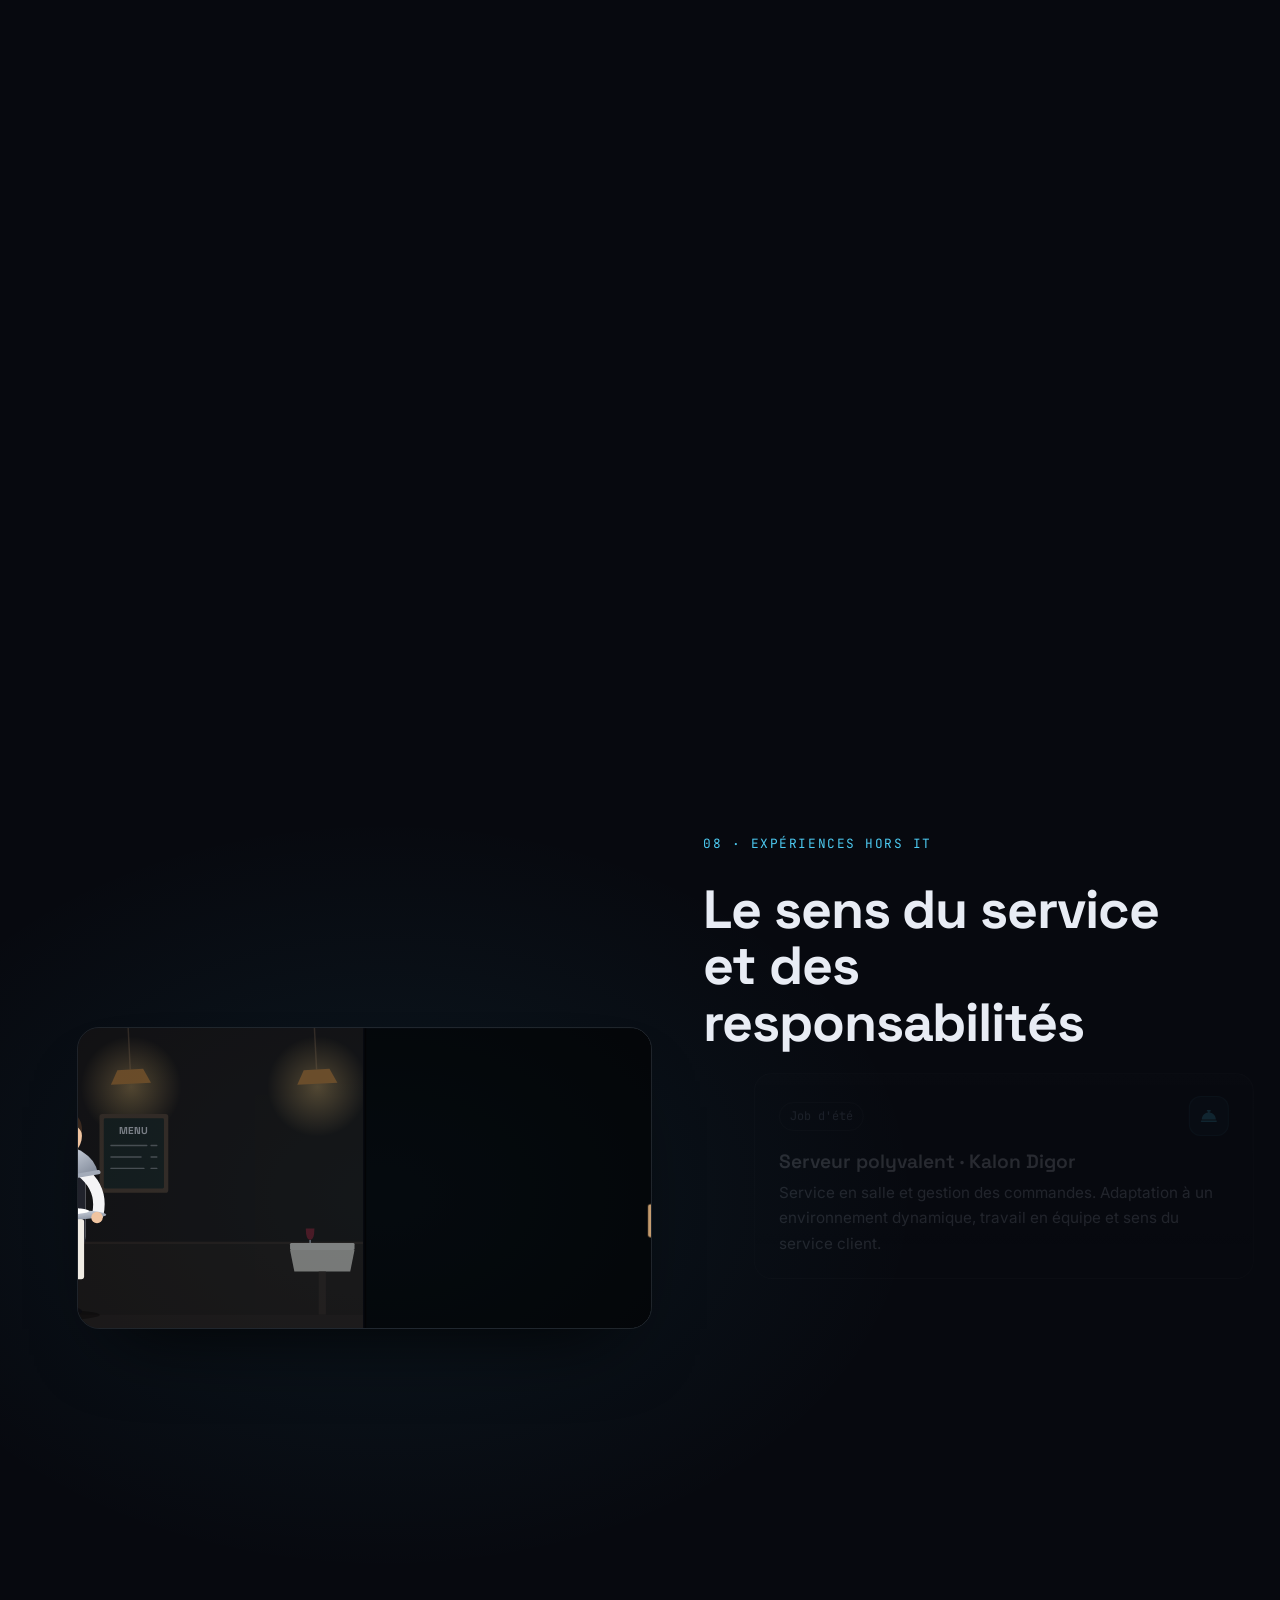
==== commit 7de6e3d6: "[FIX](index.css):center first and last projects, keep card links on one line" ====
--- a/index.html
+++ b/index.html
@@ -52,7 +52,7 @@
     <link rel="preload" href="assets/fonts/inter.woff2" as="font" type="font/woff2" crossorigin>
     <link rel="preload" href="assets/fonts/space-grotesk.woff2" as="font" type="font/woff2" crossorigin>
     <link rel="preload" href="assets/fonts/jetbrains-mono.woff2" as="font" type="font/woff2" crossorigin>
-    <link rel="stylesheet" href="style/index.css?v=202610241910">
+    <link rel="stylesheet" href="style/index.css?v=202610241912">
 </head>
 
 <body>
@@ -1466,6 +1466,6 @@
 
     <script src="js/vendor/gsap.min.js" defer></script>
     <script src="js/vendor/ScrollTrigger.min.js" defer></script>
-    <script src="js/main.js?v=202610241841" defer></script>
+    <script src="js/main.js?v=202610241912" defer></script>
 </body>
 </html>
--- a/style/index.css
+++ b/style/index.css
@@ -1111,9 +1111,15 @@
 
 .perso-links {
     display: flex;
-    flex-wrap: wrap;
+    flex-wrap: nowrap;
     gap: 18px;
     margin-top: auto;
+}
+
+/* Les liens d'une carte restent sur une seule ligne : aucun retour à la ligne possible au survol */
+.perso-links .repo-link,
+.repo-link {
+    white-space: nowrap;
 }
 
 .lab-card .repo-link {
@@ -1939,3 +1945,12 @@
         animation: none;
     }
 }
+
+/* Défilement des projets : le premier projet commence au centre de l'écran,
+   le dernier termine au centre (marge = moitié de l'écran moins une demi-carte) */
+@media (min-width: 960px) and (min-height: 640px) {
+    .h-track {
+        padding-left: calc(50vw - 210px);
+        padding-right: calc(50vw - 210px);
+    }
+}
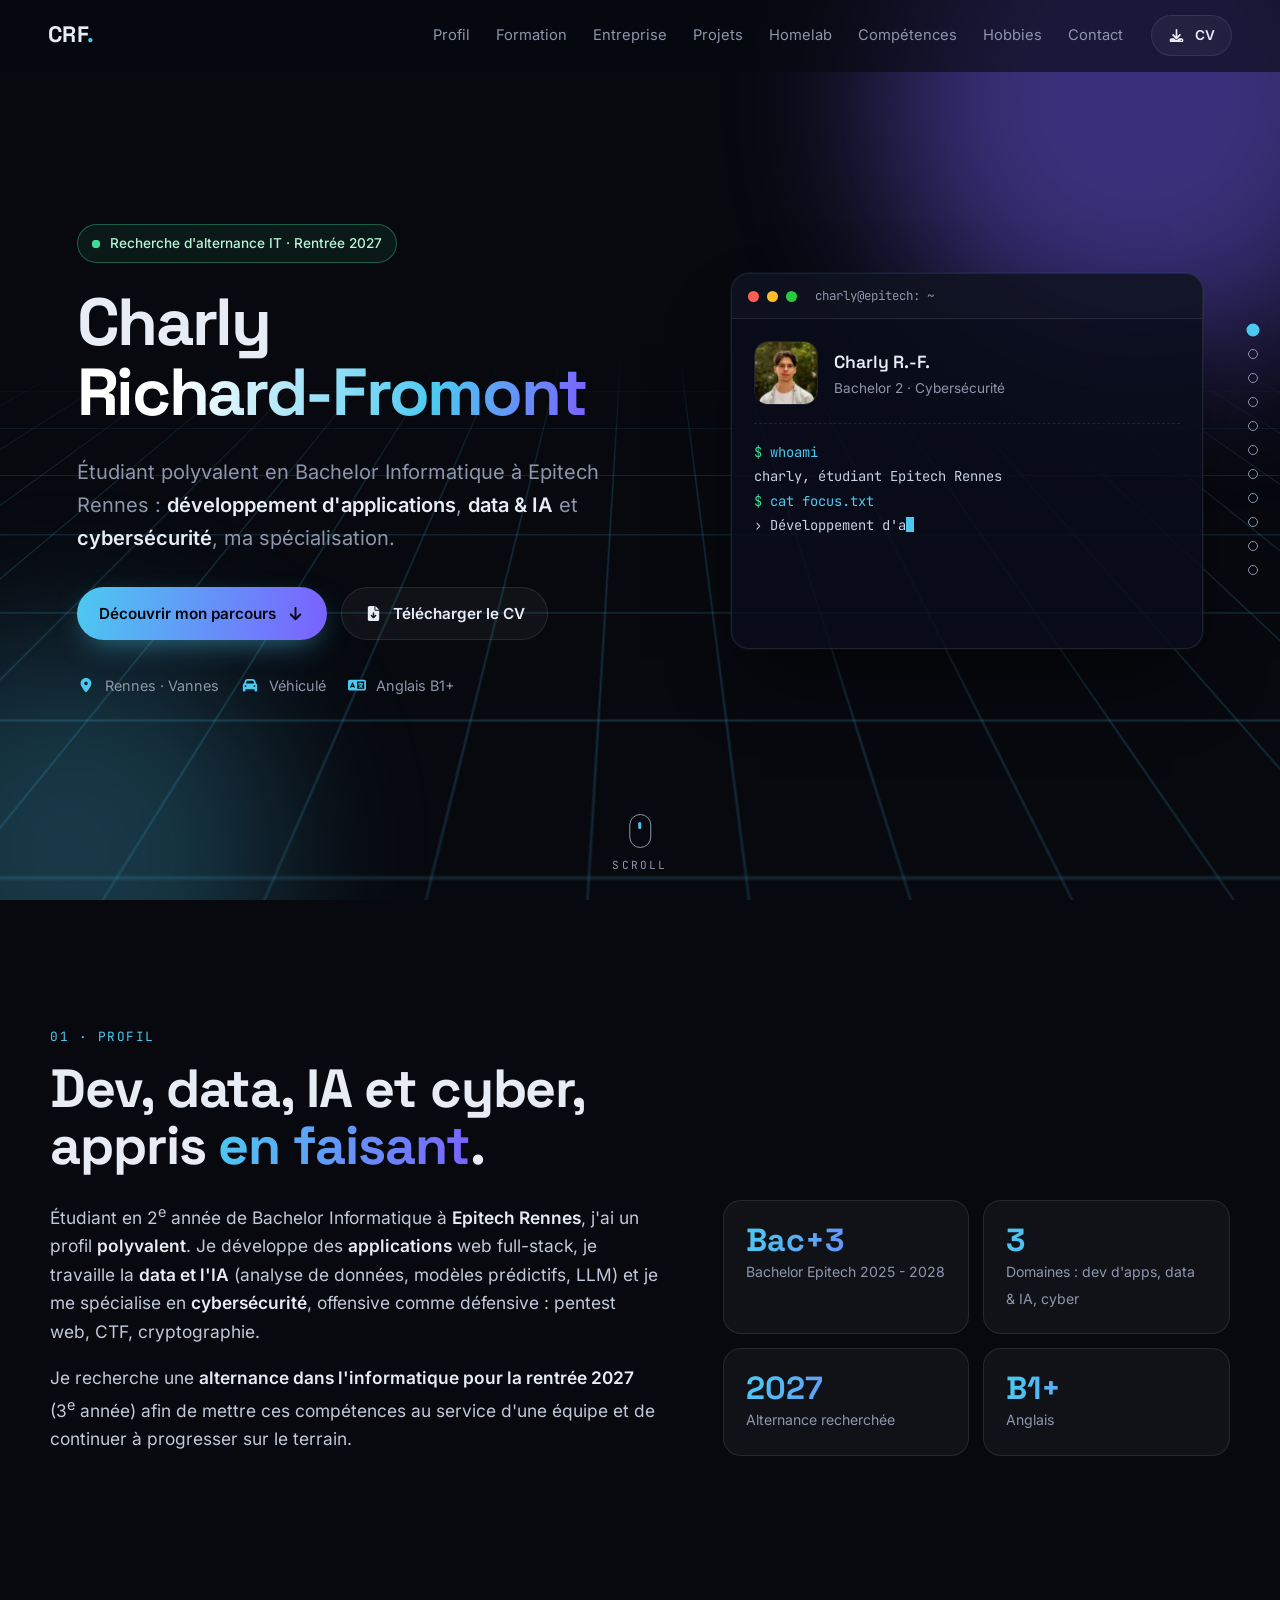
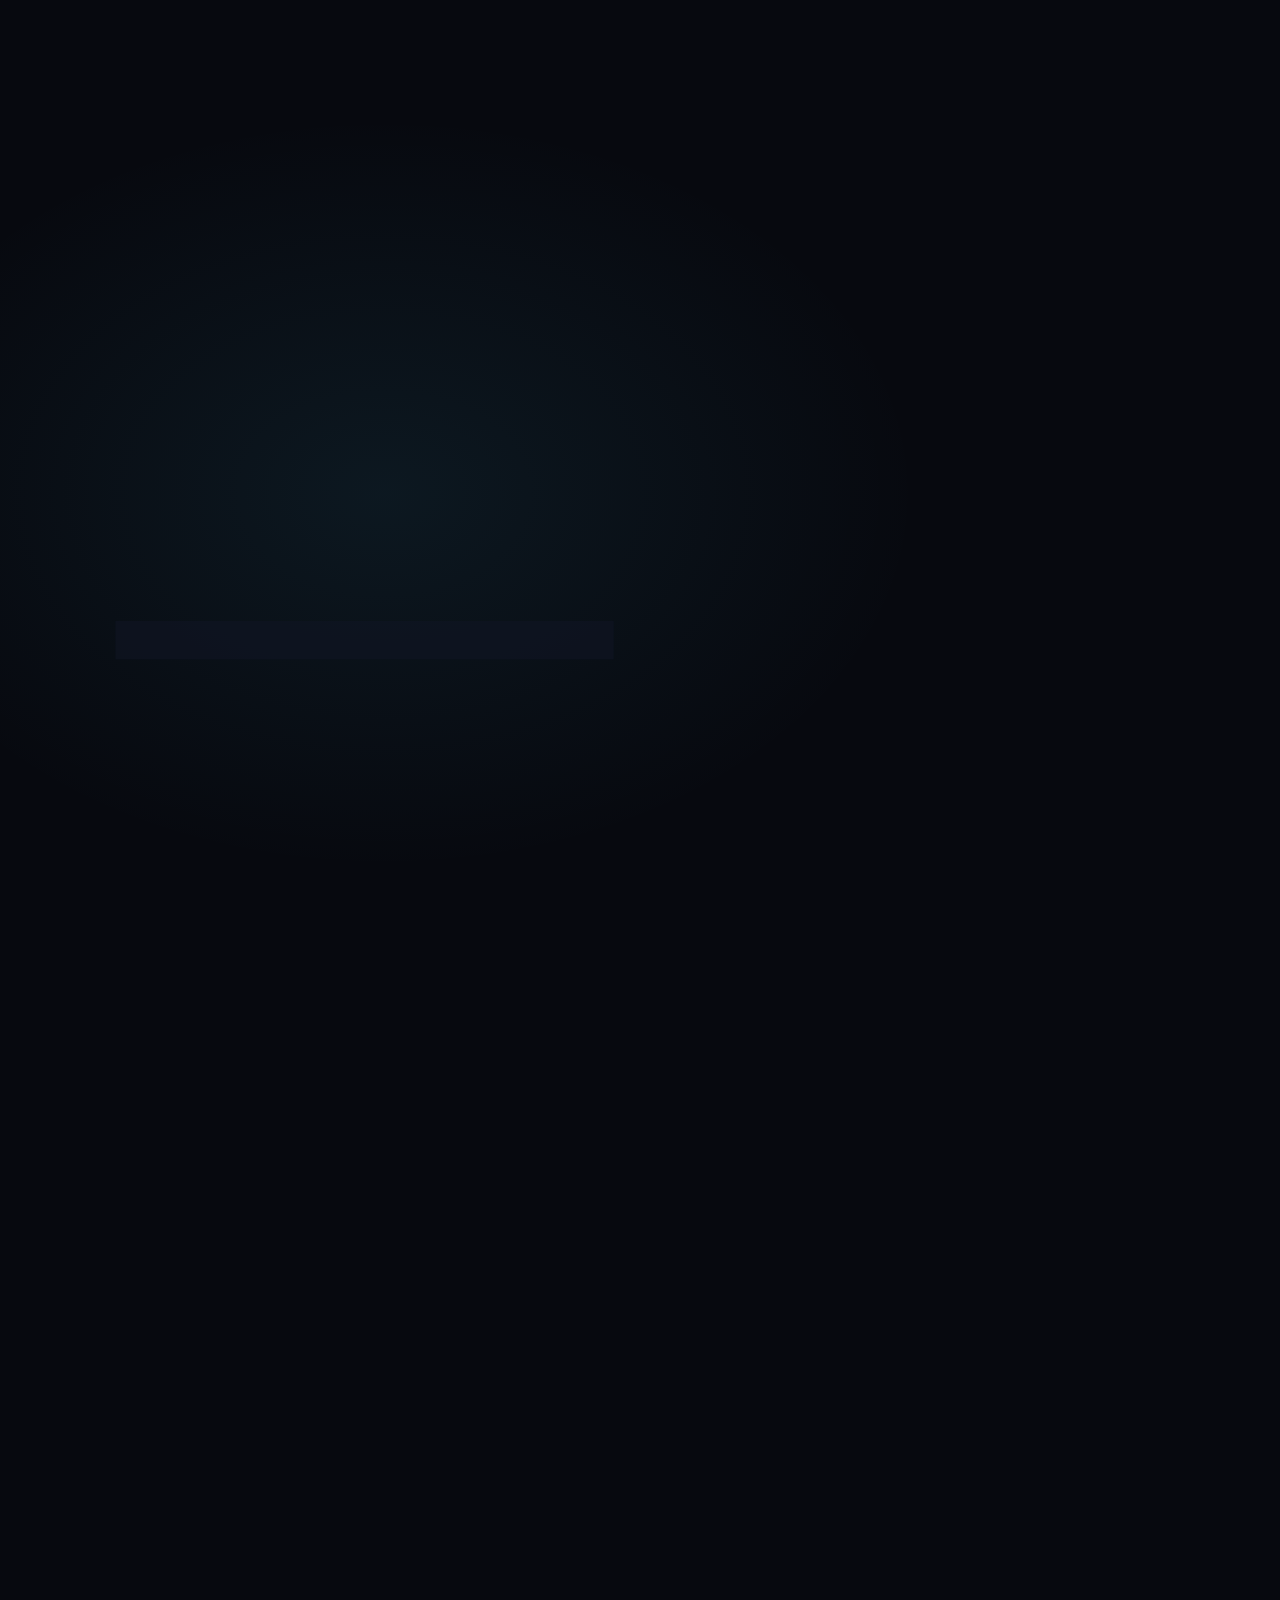
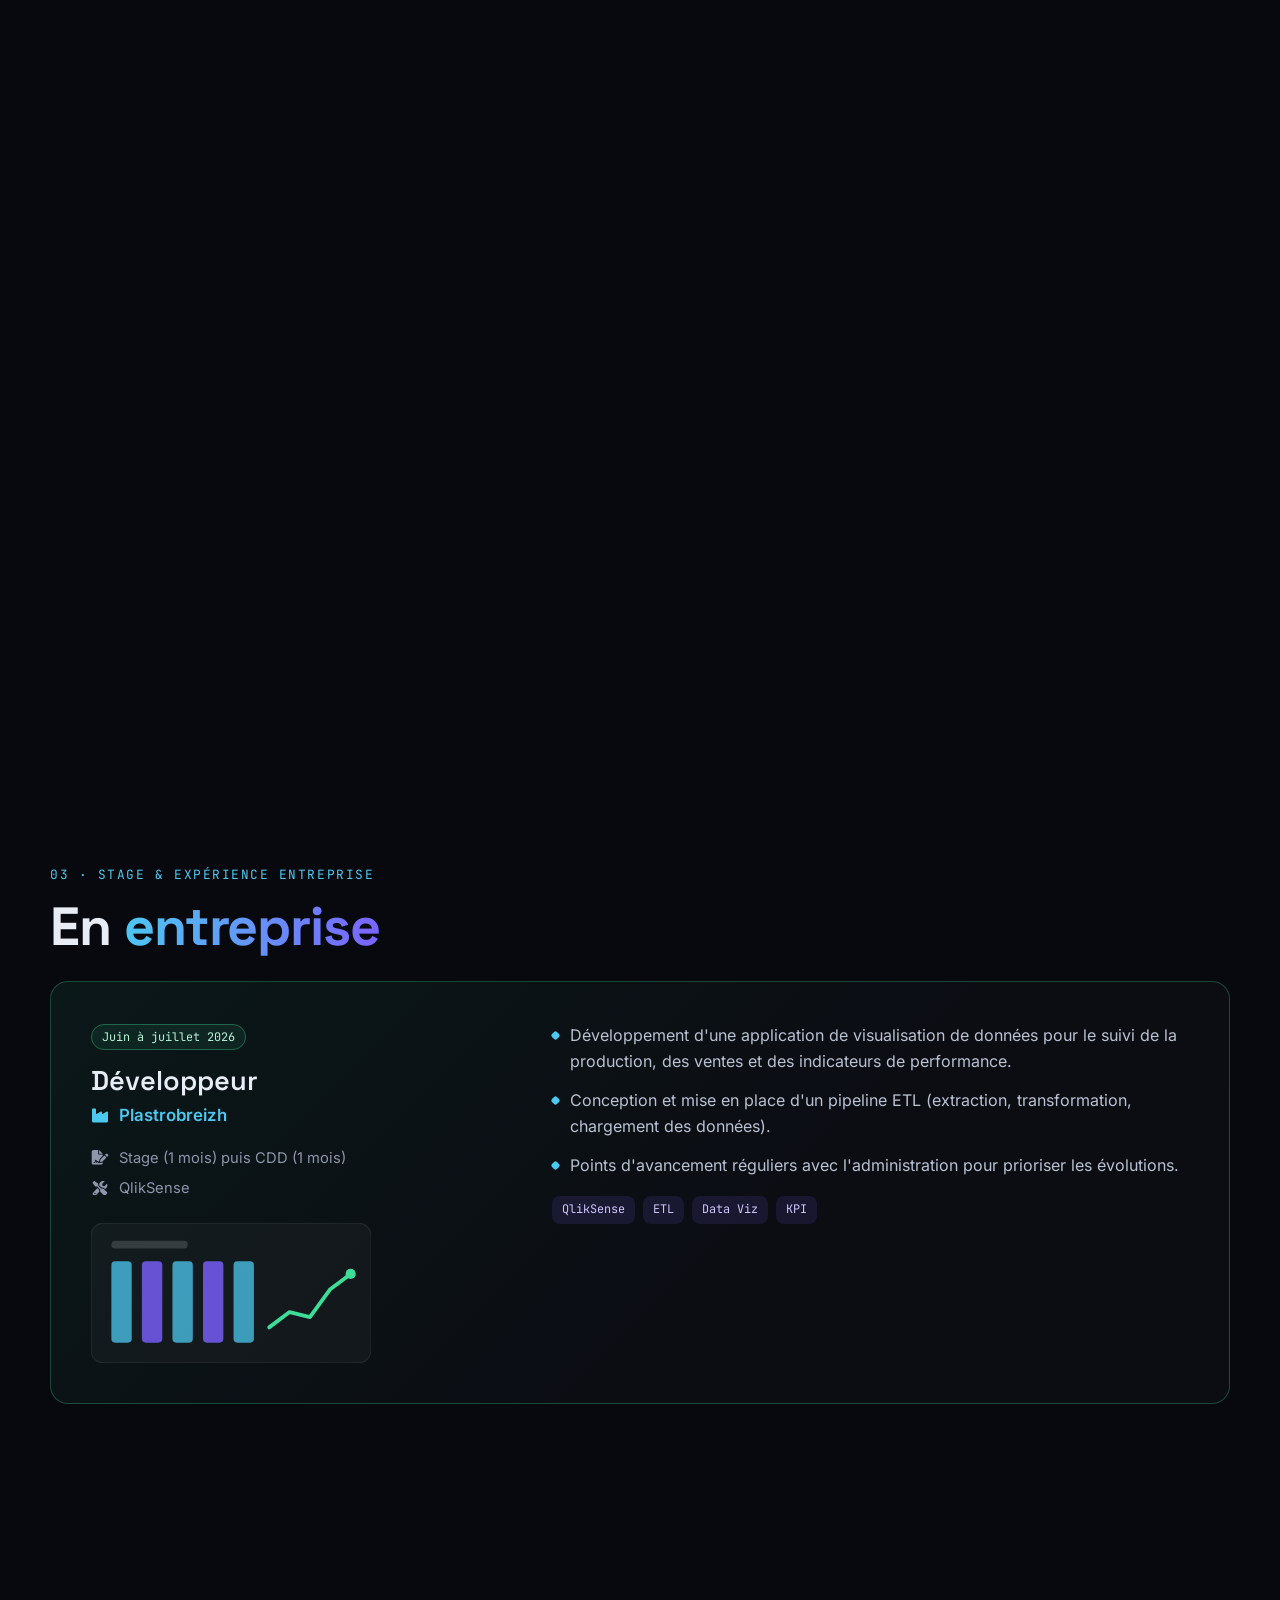
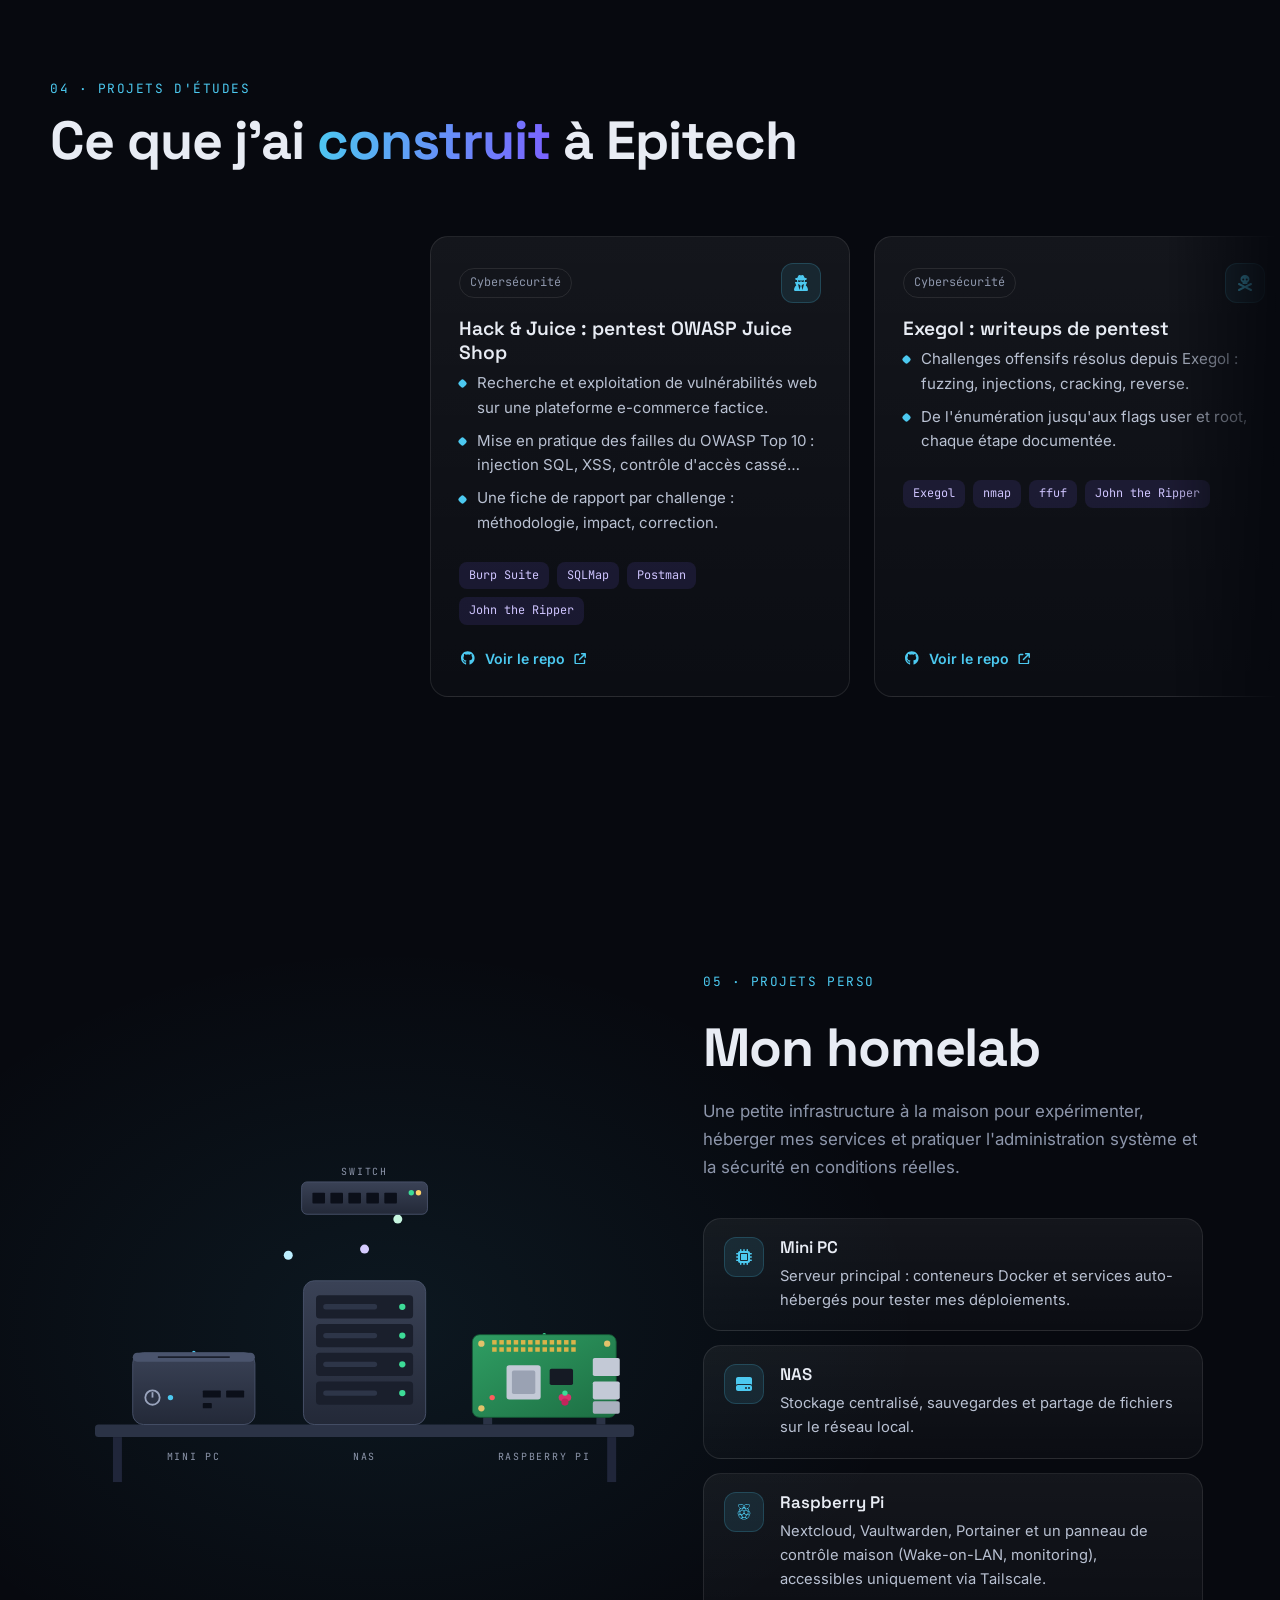
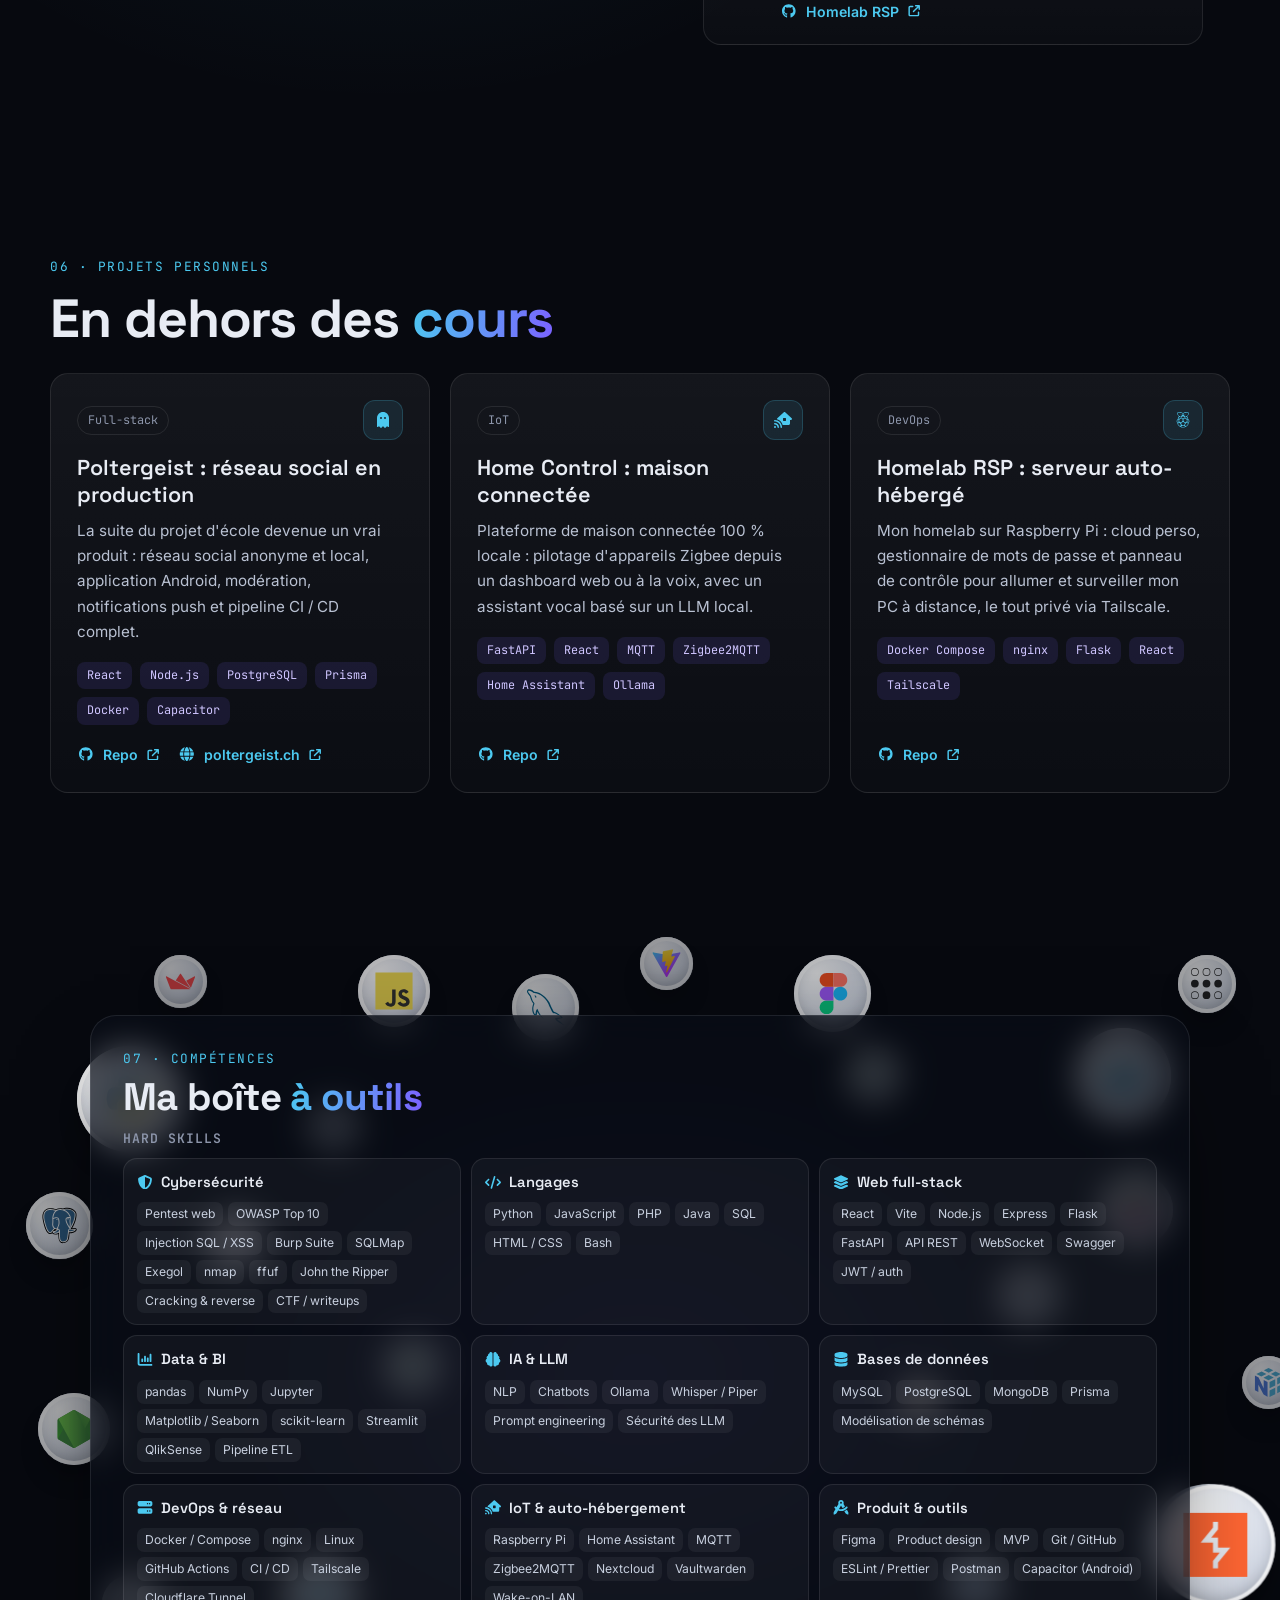
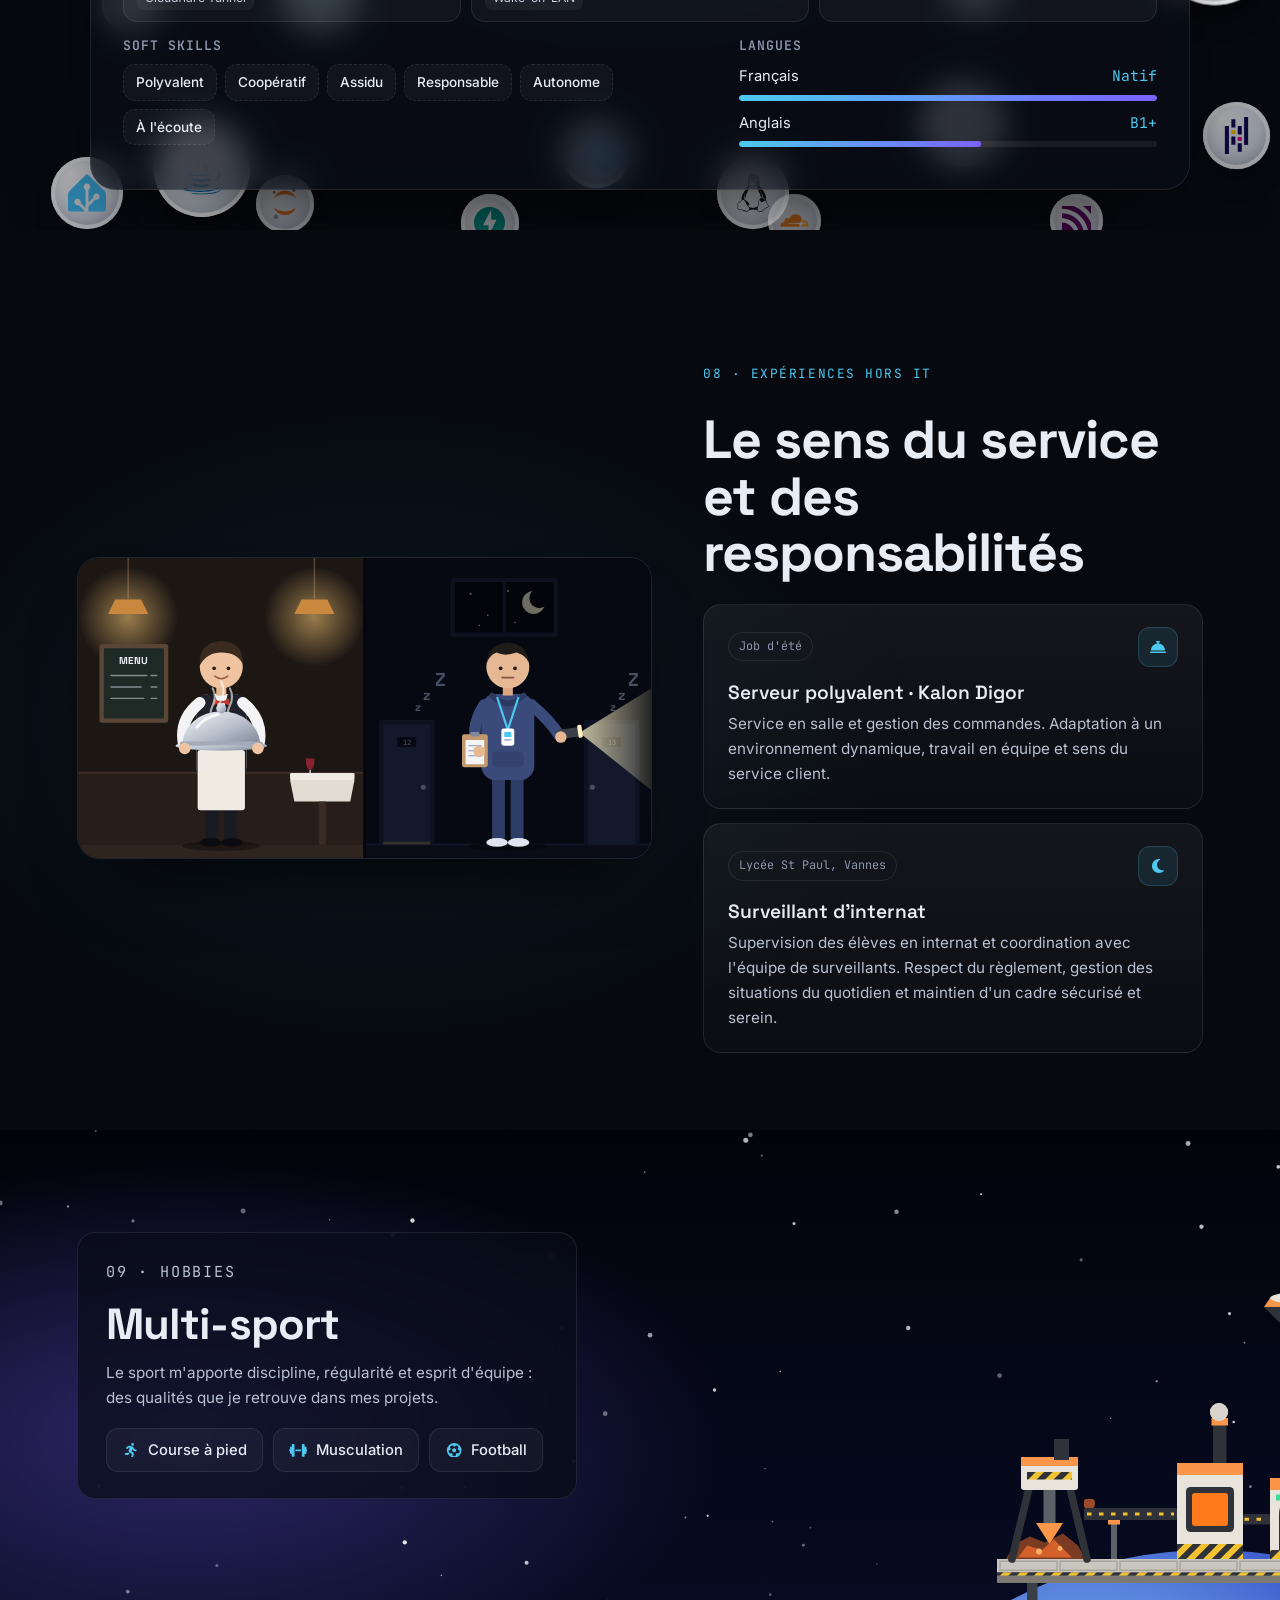
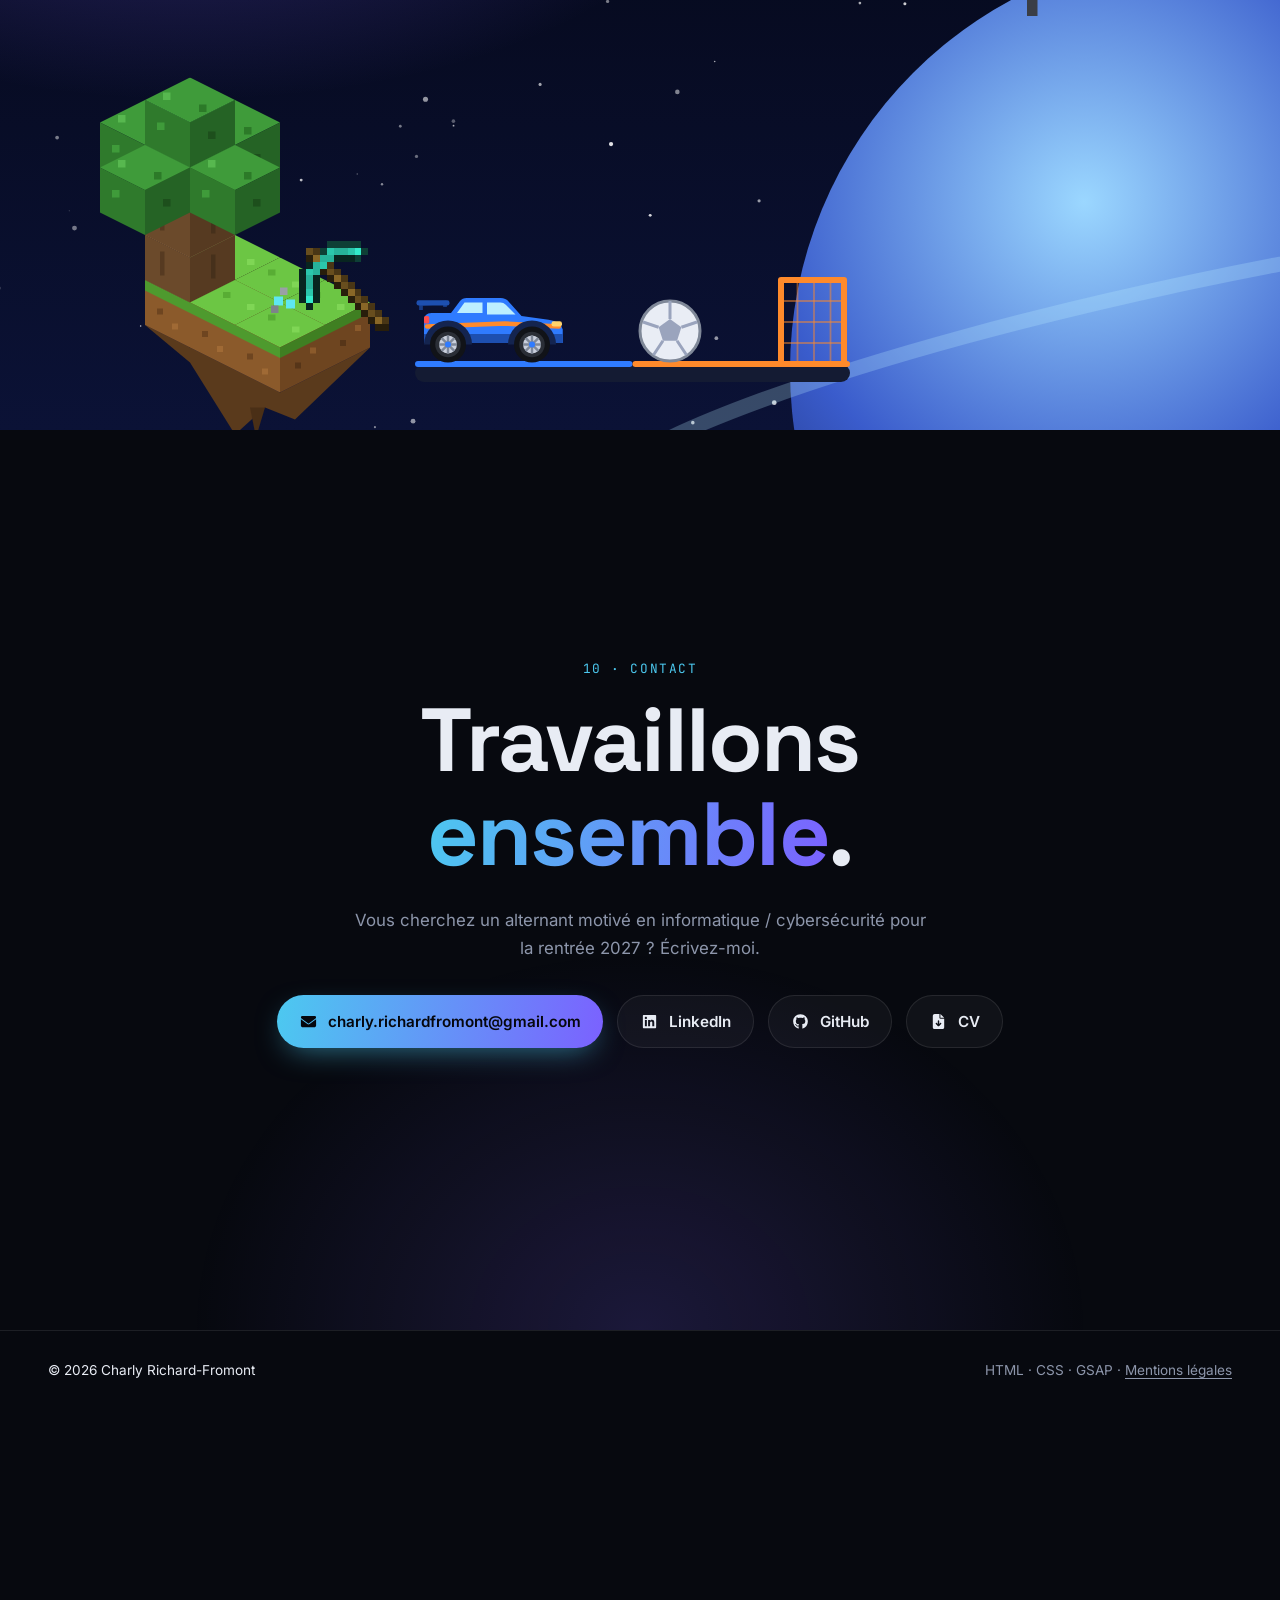
==== commit f7a536c2: "[FEAT](mentions-legales.html):add legal notice, privacy and credits" ====
--- a/index.html
+++ b/index.html
@@ -52,7 +52,7 @@
     <link rel="preload" href="assets/fonts/inter.woff2" as="font" type="font/woff2" crossorigin>
     <link rel="preload" href="assets/fonts/space-grotesk.woff2" as="font" type="font/woff2" crossorigin>
     <link rel="preload" href="assets/fonts/jetbrains-mono.woff2" as="font" type="font/woff2" crossorigin>
-    <link rel="stylesheet" href="style/index.css?v=202610241912">
+    <link rel="stylesheet" href="style/index.css?v=202610271546">
 </head>
 
 <body>
@@ -1461,7 +1461,7 @@
 
     <footer class="site-footer">
         <p>© <span id="year">2026</span> Charly Richard-Fromont</p>
-        <p class="muted">HTML · CSS · GSAP</p>
+        <p class="muted">HTML · CSS · GSAP · <a href="mentions-legales.html">Mentions légales</a></p>
     </footer>
 
     <script src="js/vendor/gsap.min.js" defer></script>
--- a/style/index.css
+++ b/style/index.css
@@ -1954,3 +1954,59 @@
         padding-right: calc(50vw - 210px);
     }
 }
+
+/* ---------- Page mentions légales ---------- */
+.site-footer a {
+    text-decoration: underline;
+    text-underline-offset: 3px;
+}
+
+.site-footer a:hover {
+    color: var(--text);
+}
+
+.legal-back {
+    margin-left: auto;
+}
+
+.legal {
+    padding: calc(var(--header-h) + 56px) 0 80px;
+}
+
+.legal .container {
+    max-width: 760px;
+}
+
+.legal-date {
+    color: var(--muted);
+    font-size: 0.9rem;
+    margin: -12px 0 40px;
+}
+
+.legal section {
+    padding: 28px 0;
+    border-top: 1px solid var(--line);
+}
+
+.legal h2 {
+    font-family: var(--font-display);
+    font-size: 1.3rem;
+    margin-bottom: 12px;
+}
+
+.legal p,
+.legal-list li {
+    color: #c2c9d8;
+    margin-bottom: 10px;
+}
+
+.legal a {
+    color: var(--accent);
+    text-decoration: underline;
+    text-underline-offset: 3px;
+}
+
+.legal-list {
+    padding-left: 18px;
+    list-style: disc;
+}
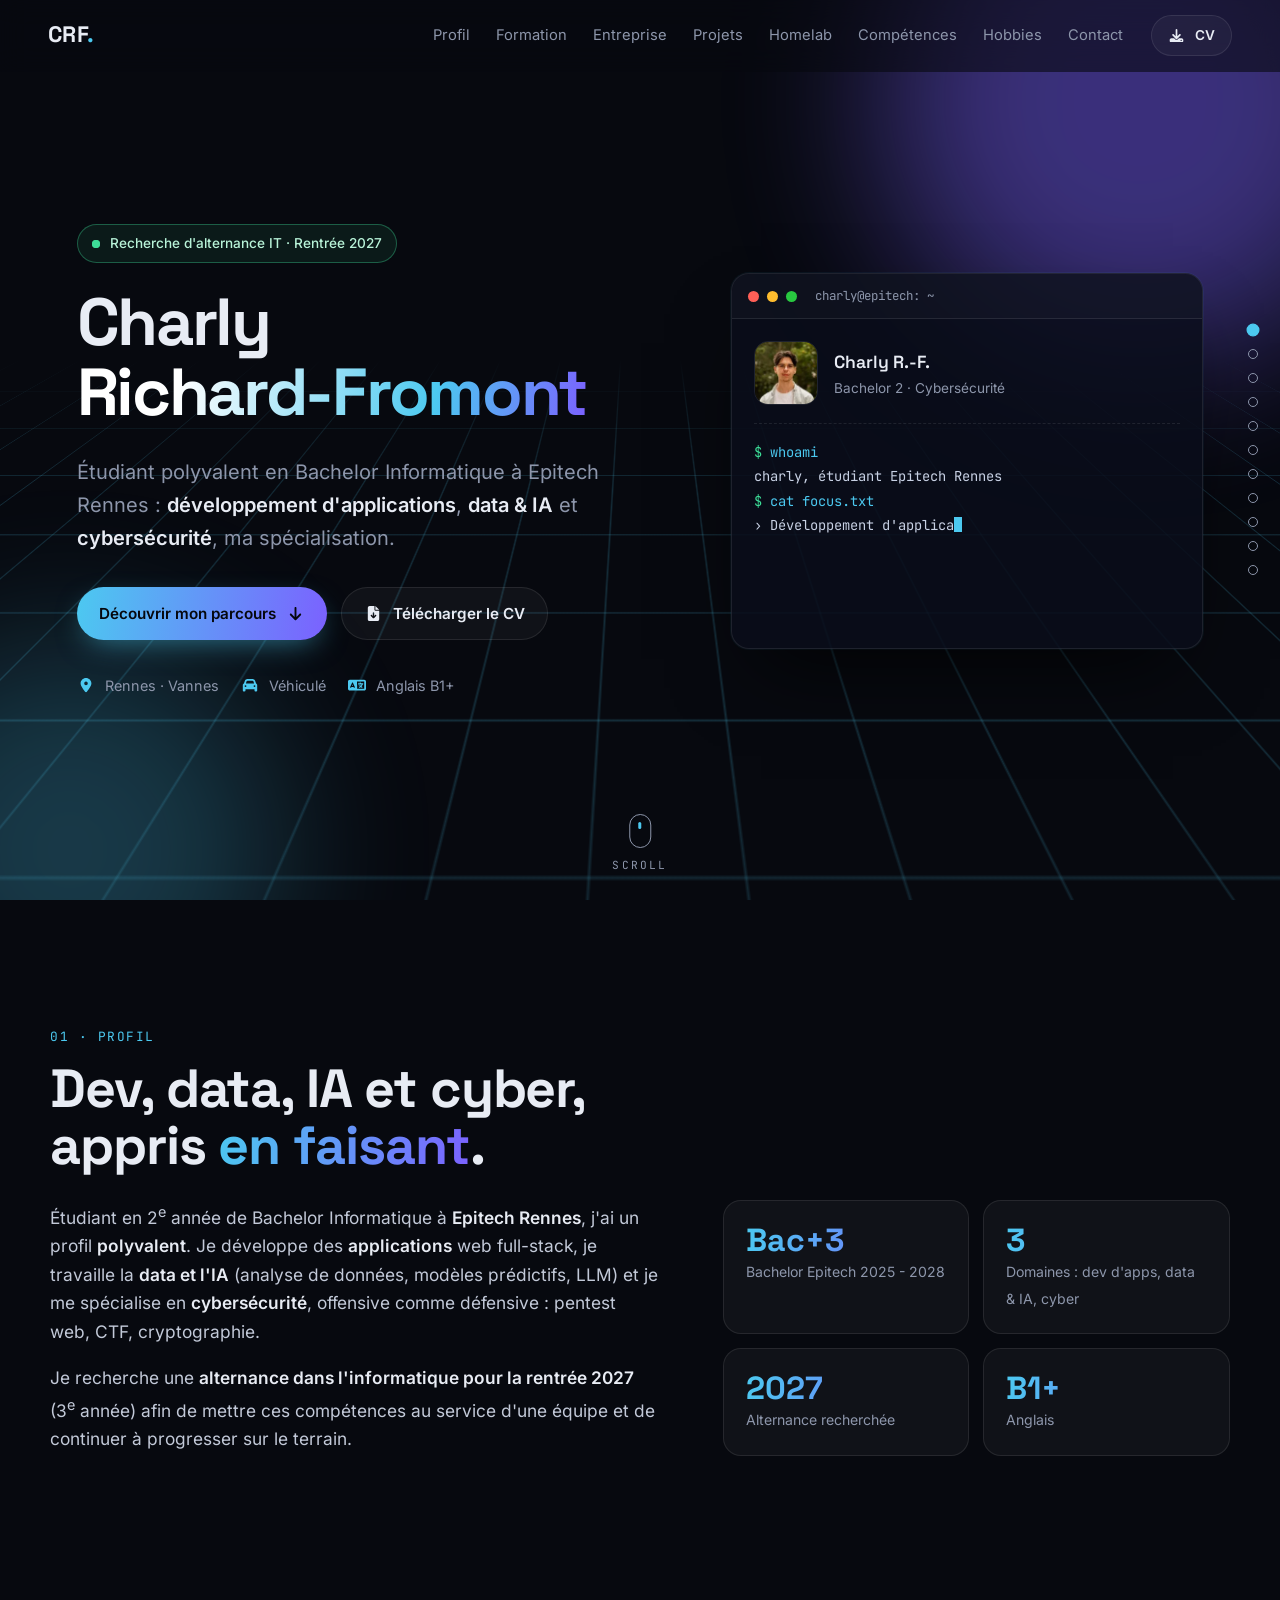
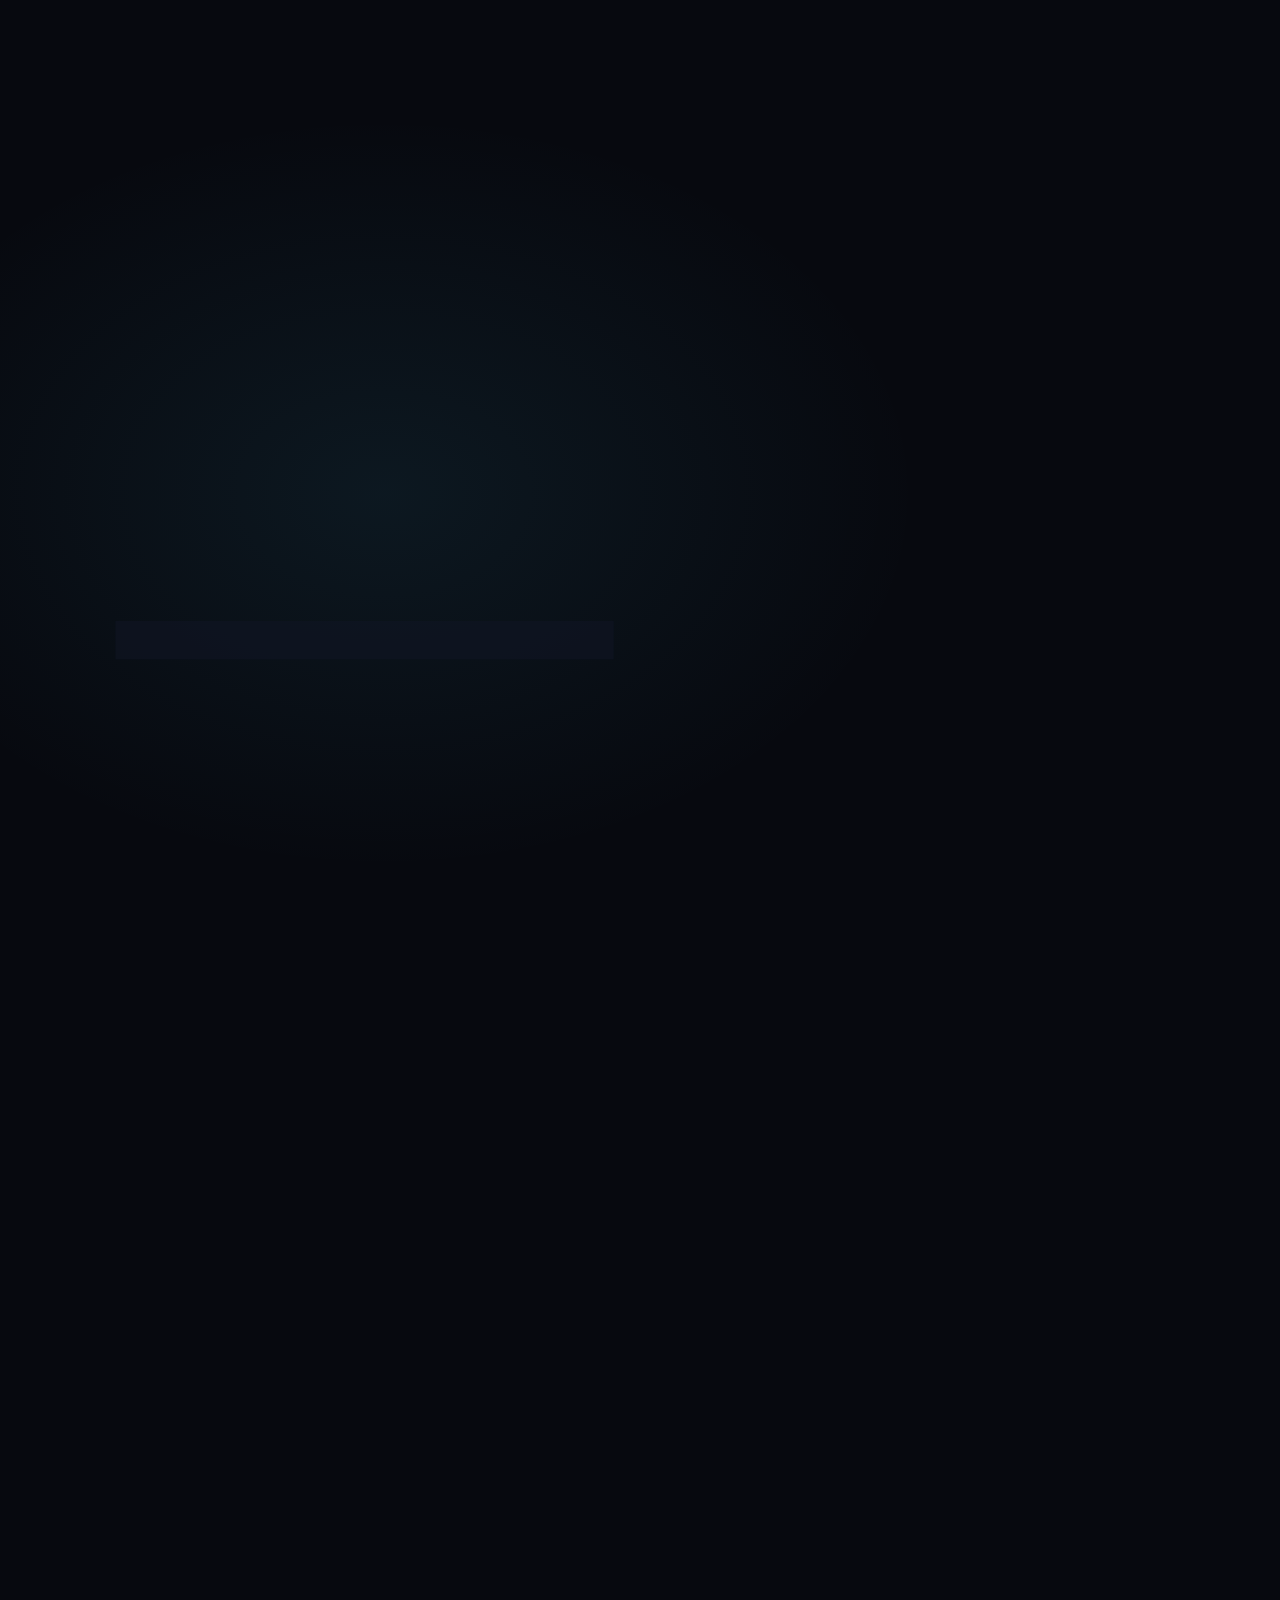
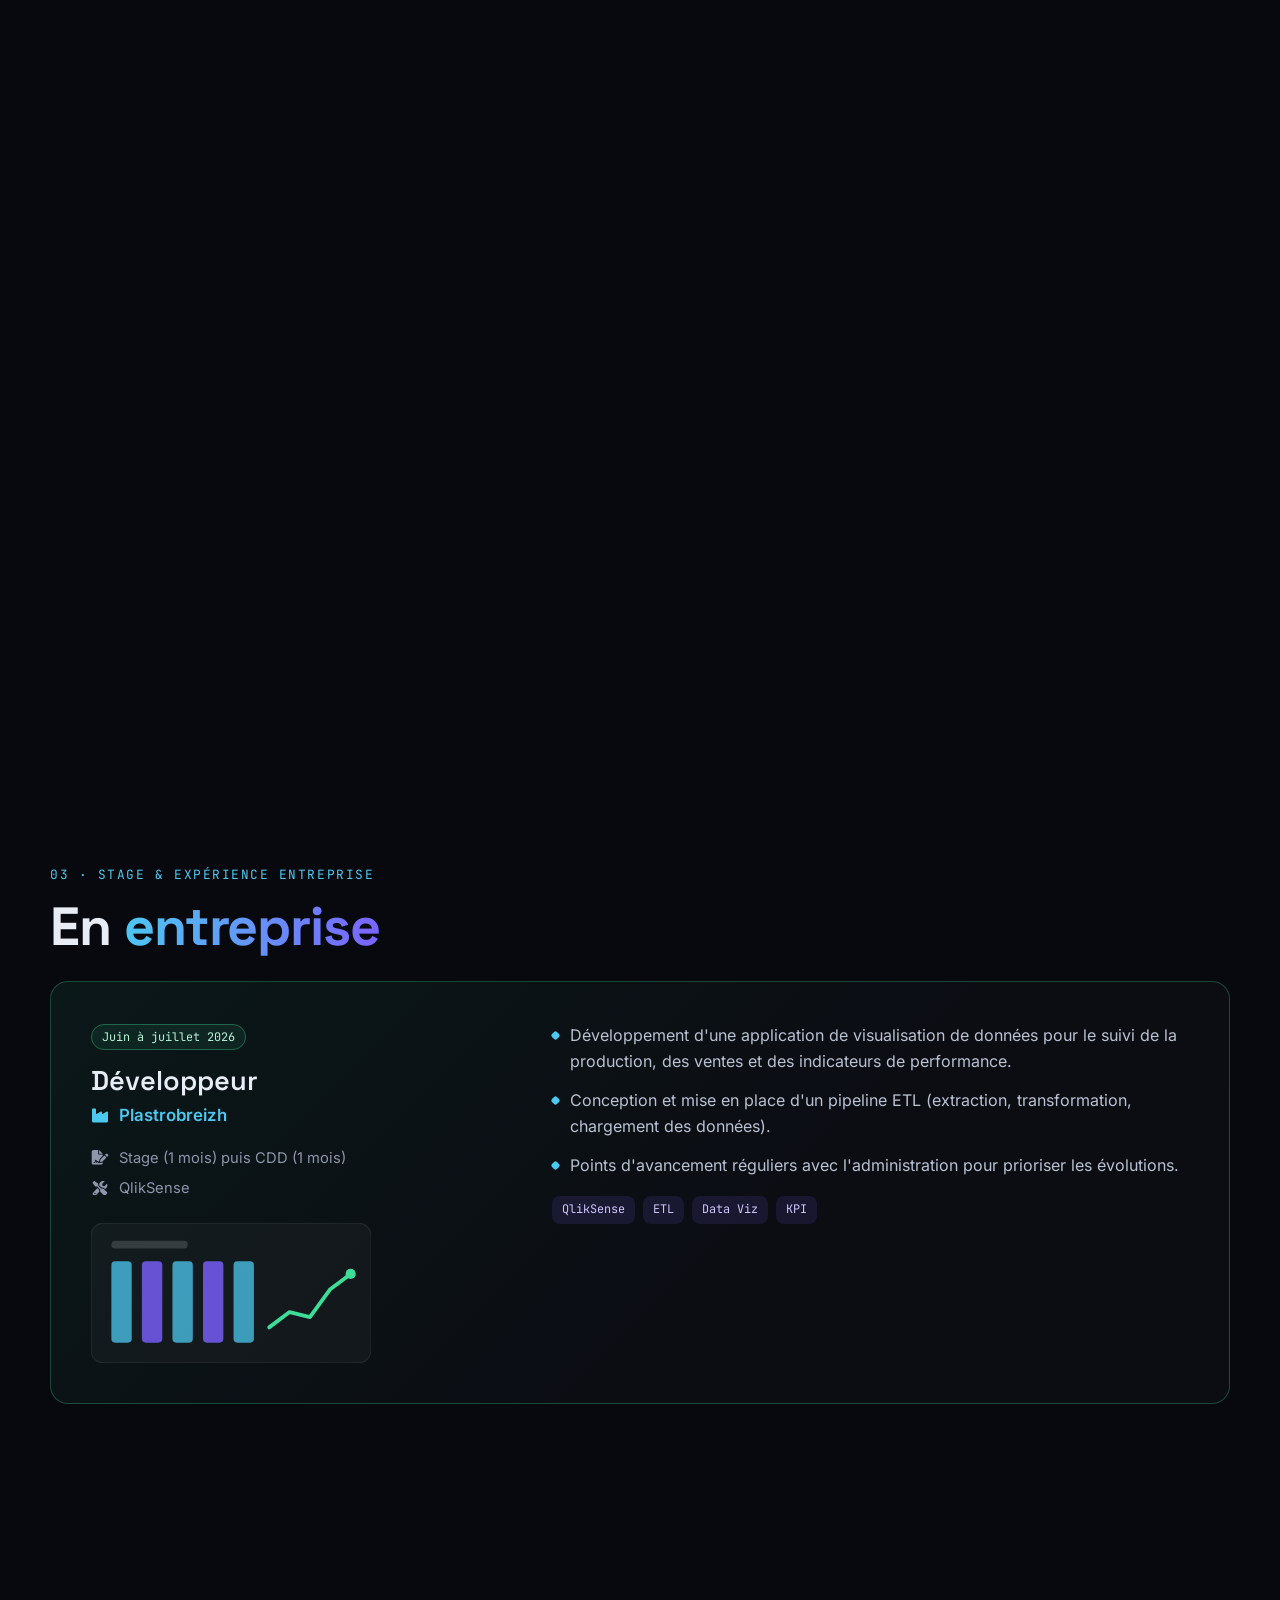
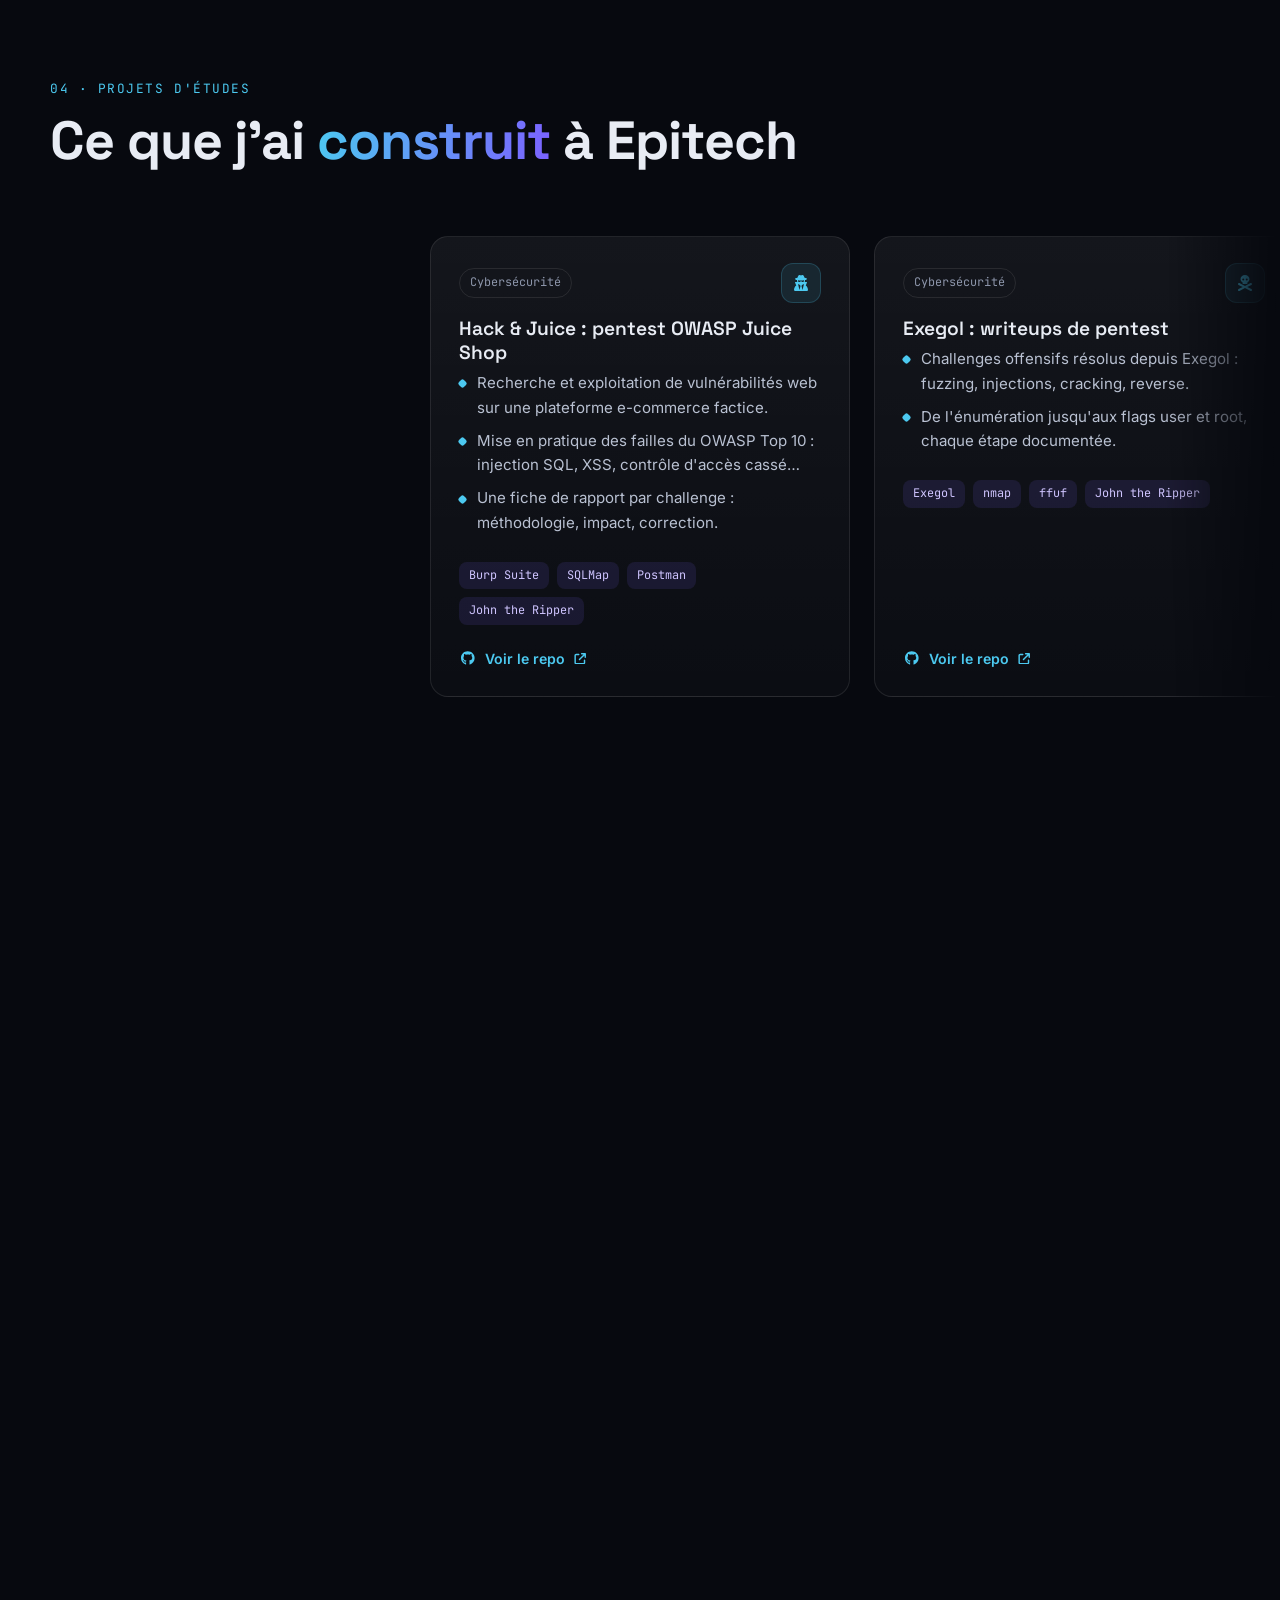
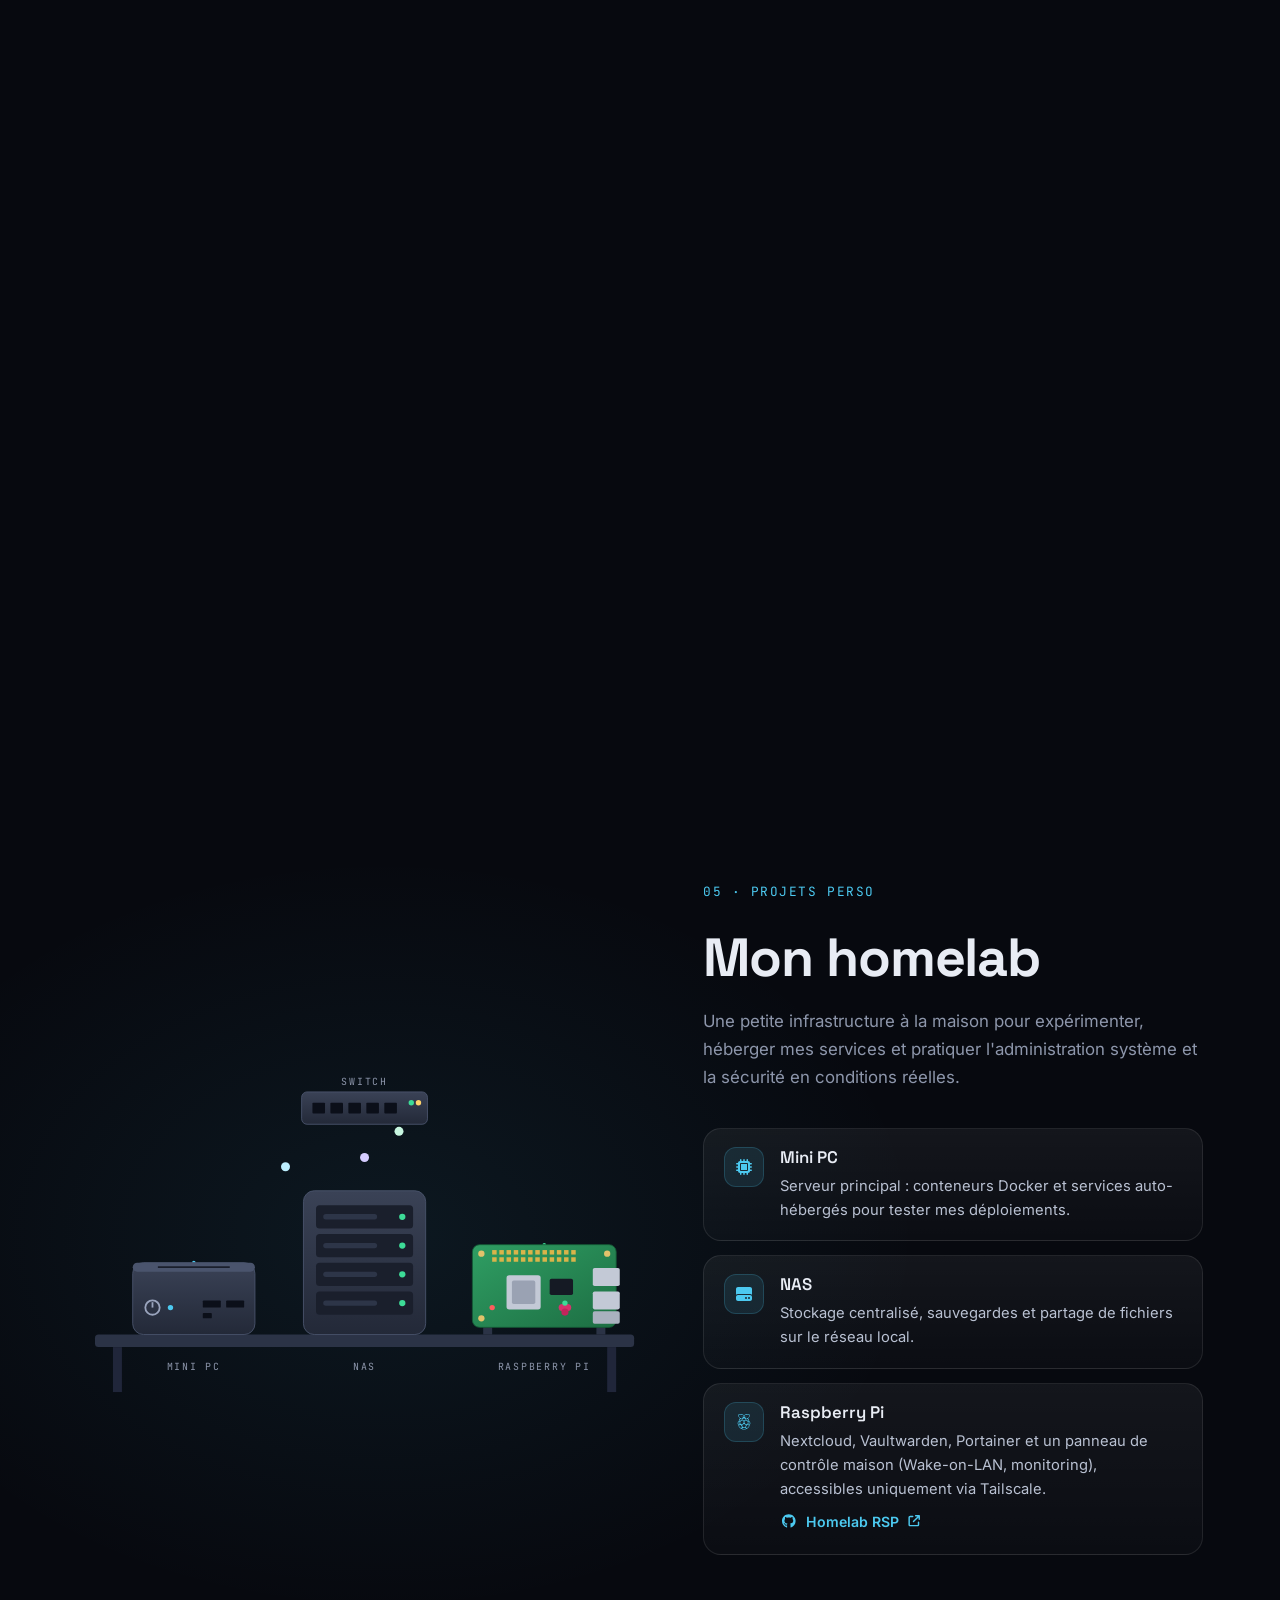
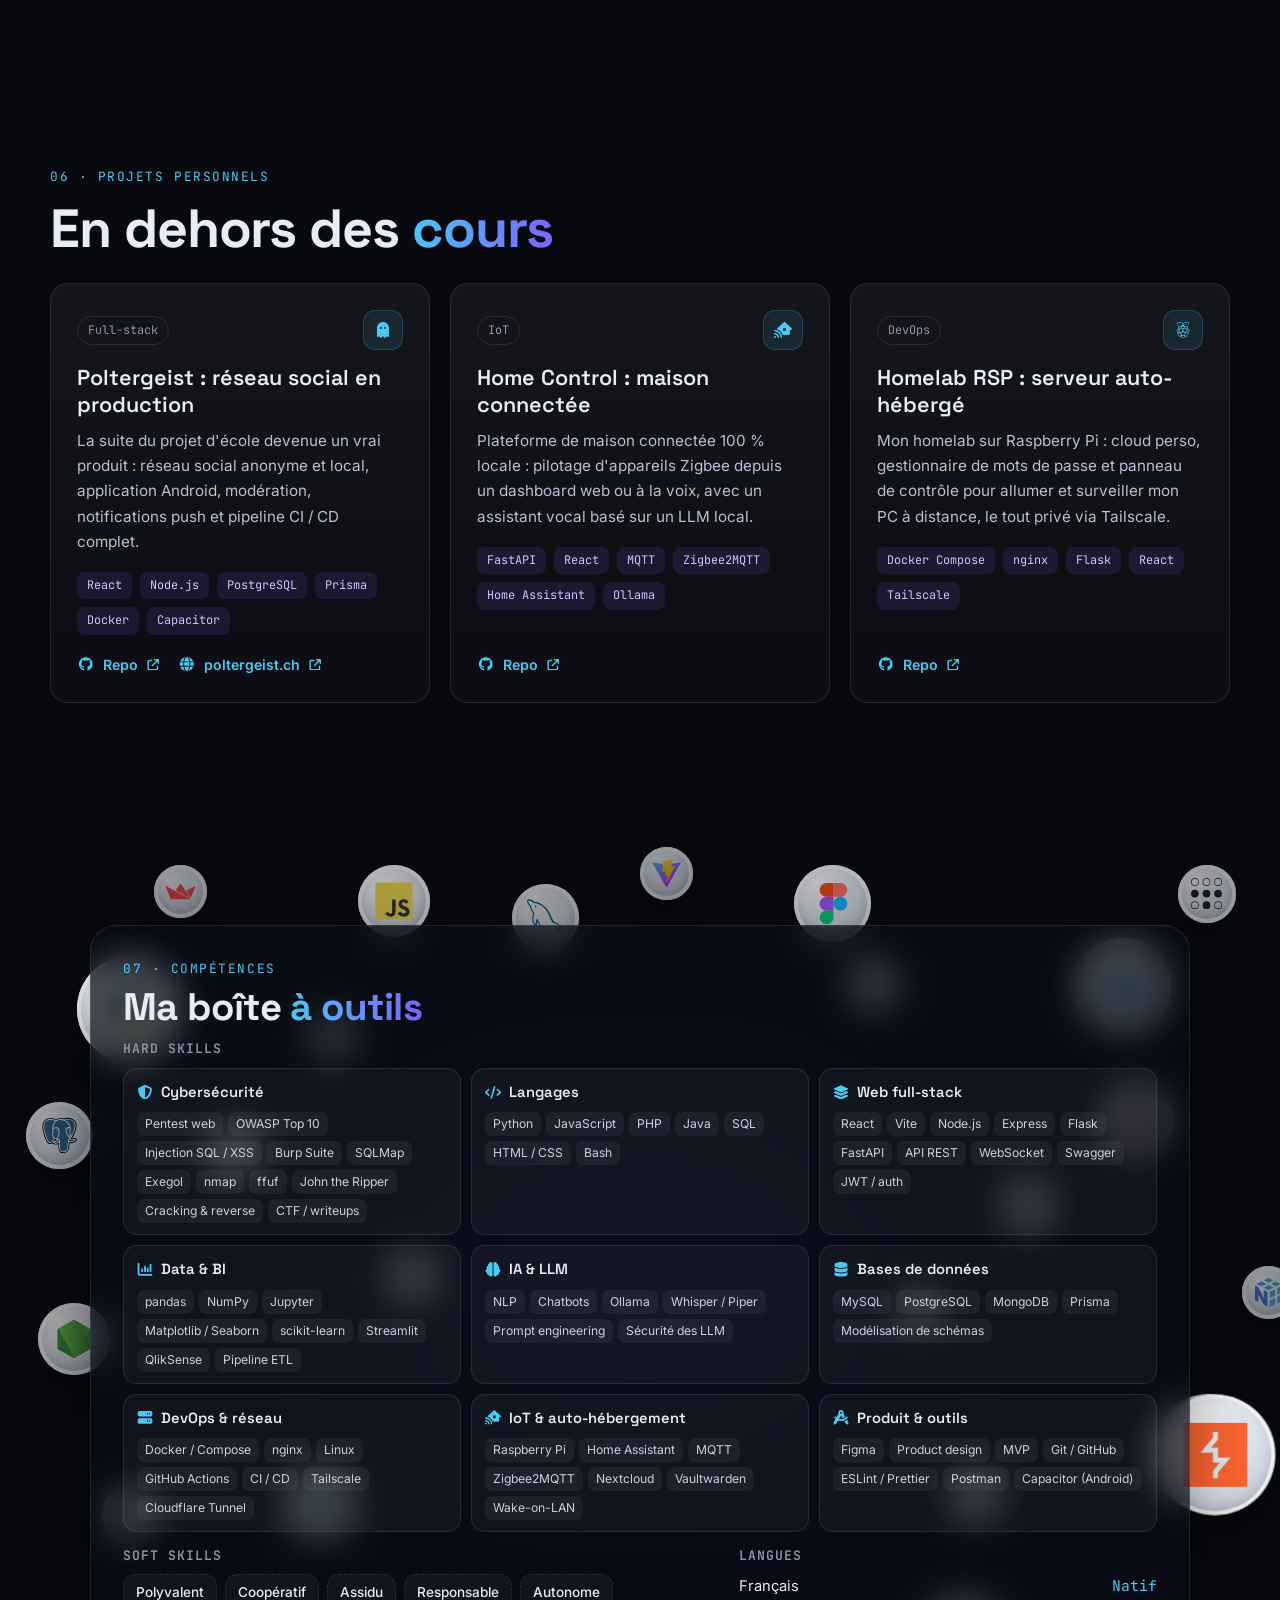
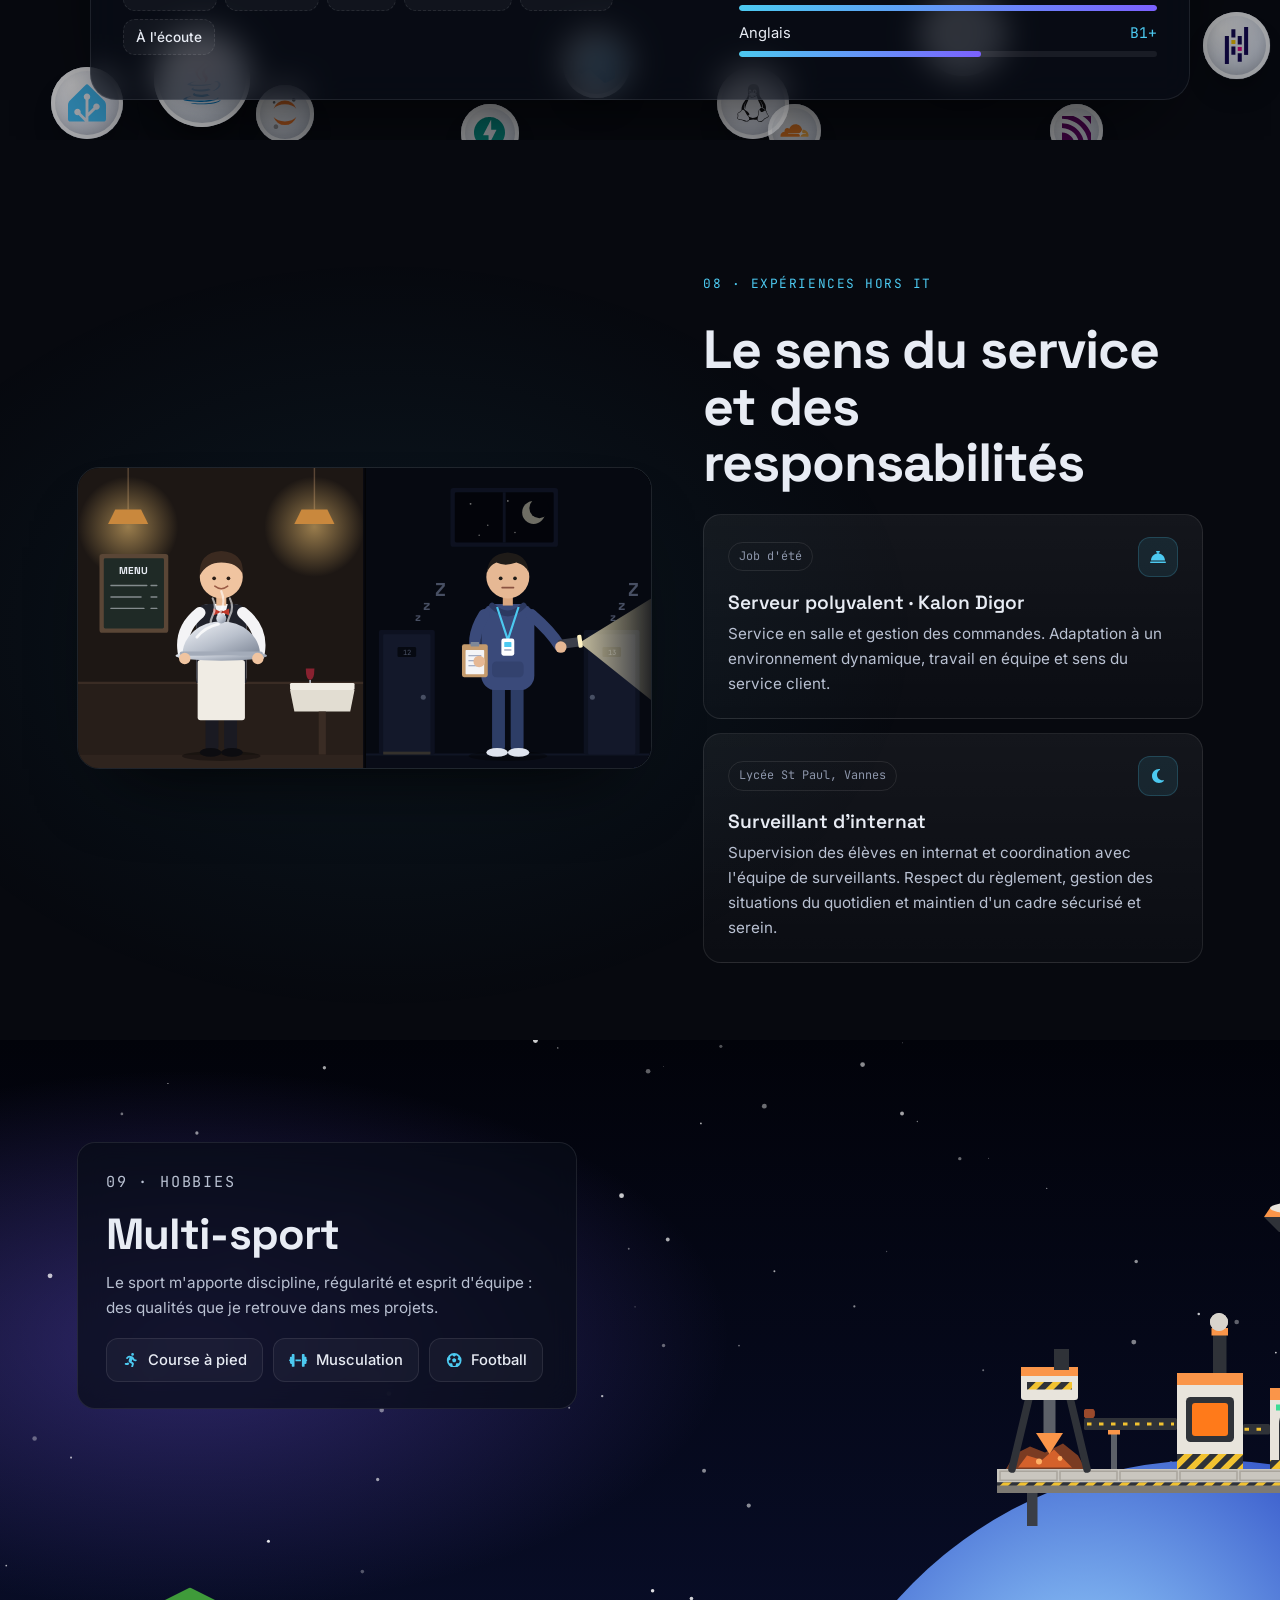
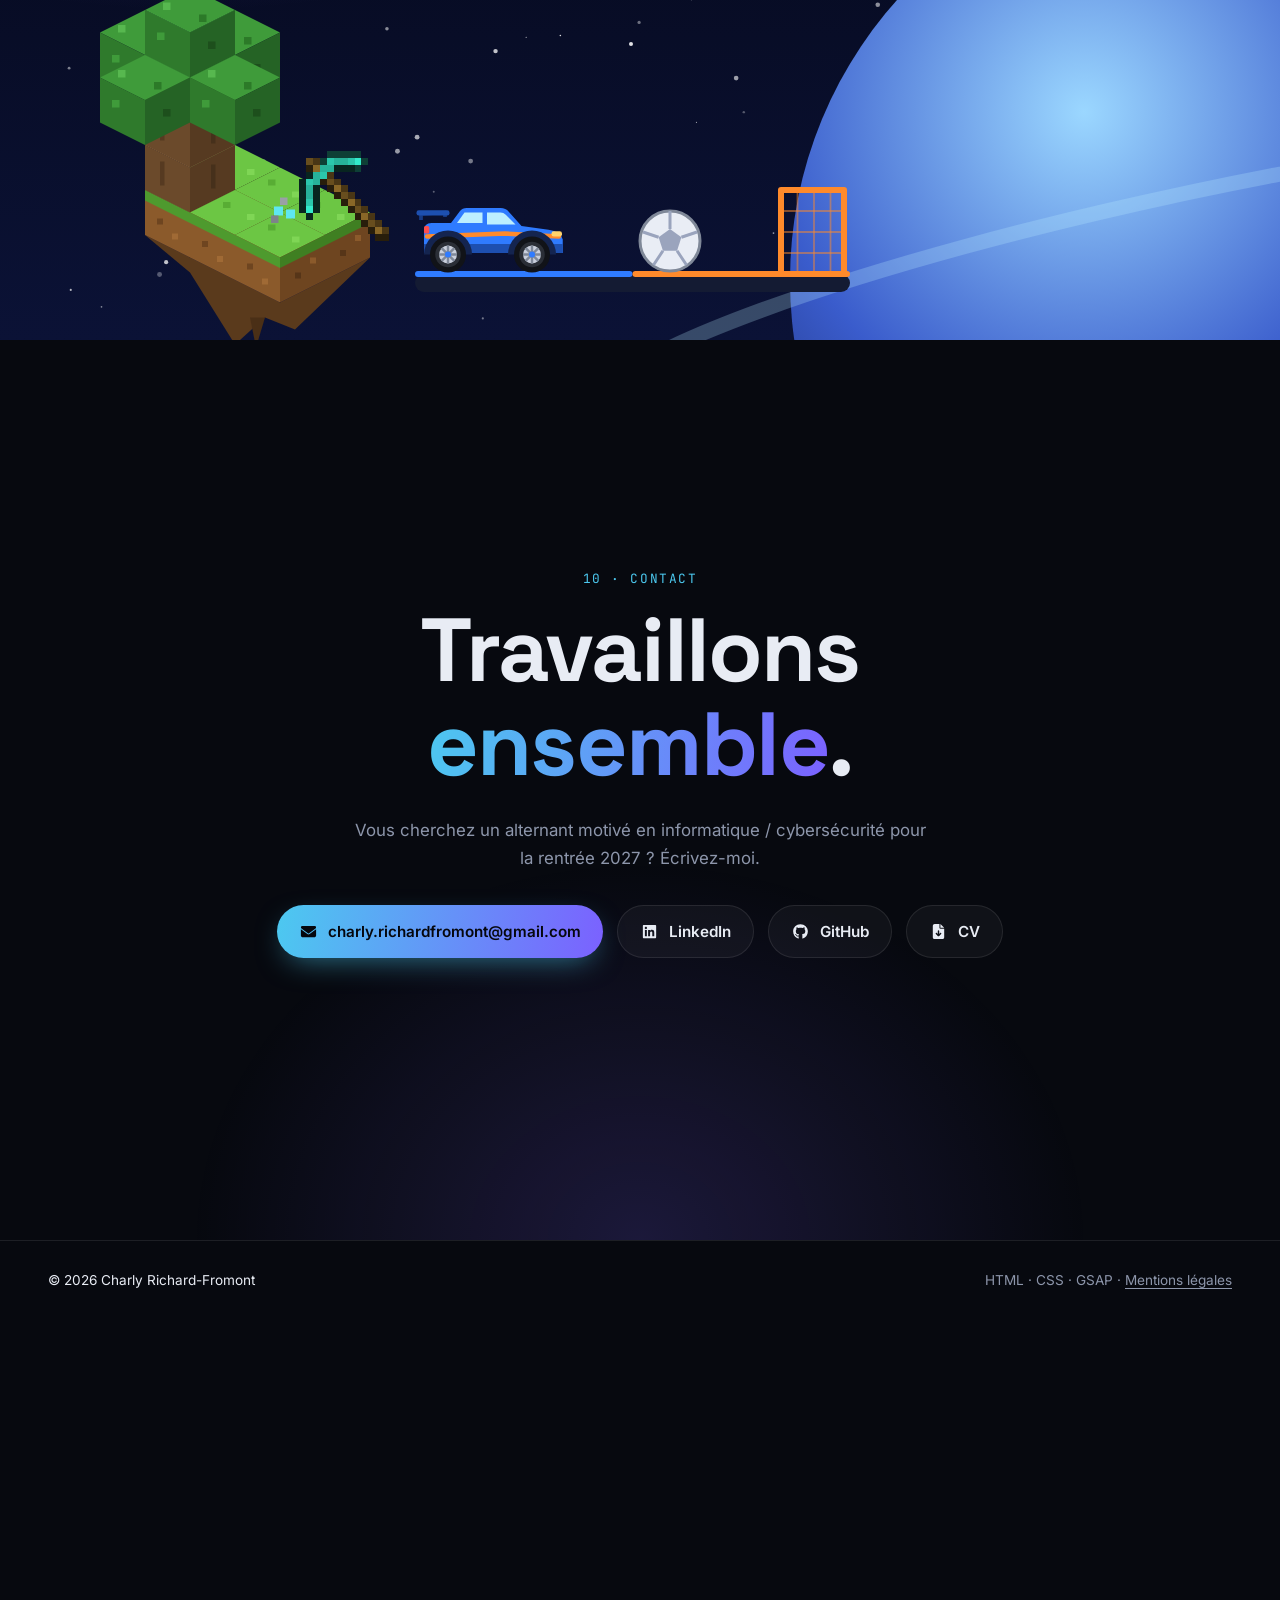
==== commit e0150543: "[FEAT](favicon.ico):add CRF icon, robots.txt and IndexNow key" ====
--- a/index.html
+++ b/index.html
@@ -6,6 +6,9 @@
     <title>Charly Richard-Fromont · Portfolio</title>
     <meta name="description" content="Portfolio de Charly Richard-Fromont, étudiant polyvalent en Bachelor Informatique à Epitech Rennes : développement d'applications, data et IA, cybersécurité. Recherche d'alternance en IT pour la rentrée 2027.">
     <meta name="theme-color" content="#07090f">
+    <link rel="icon" href="favicon.ico" sizes="48x48">
+    <link rel="icon" type="image/png" sizes="192x192" href="icon-192.png">
+    <link rel="apple-touch-icon" href="apple-touch-icon.png">
     <meta name="author" content="Charly Richard-Fromont">
     <link rel="canonical" href="https://charly.richard-fromont.fr/">
 
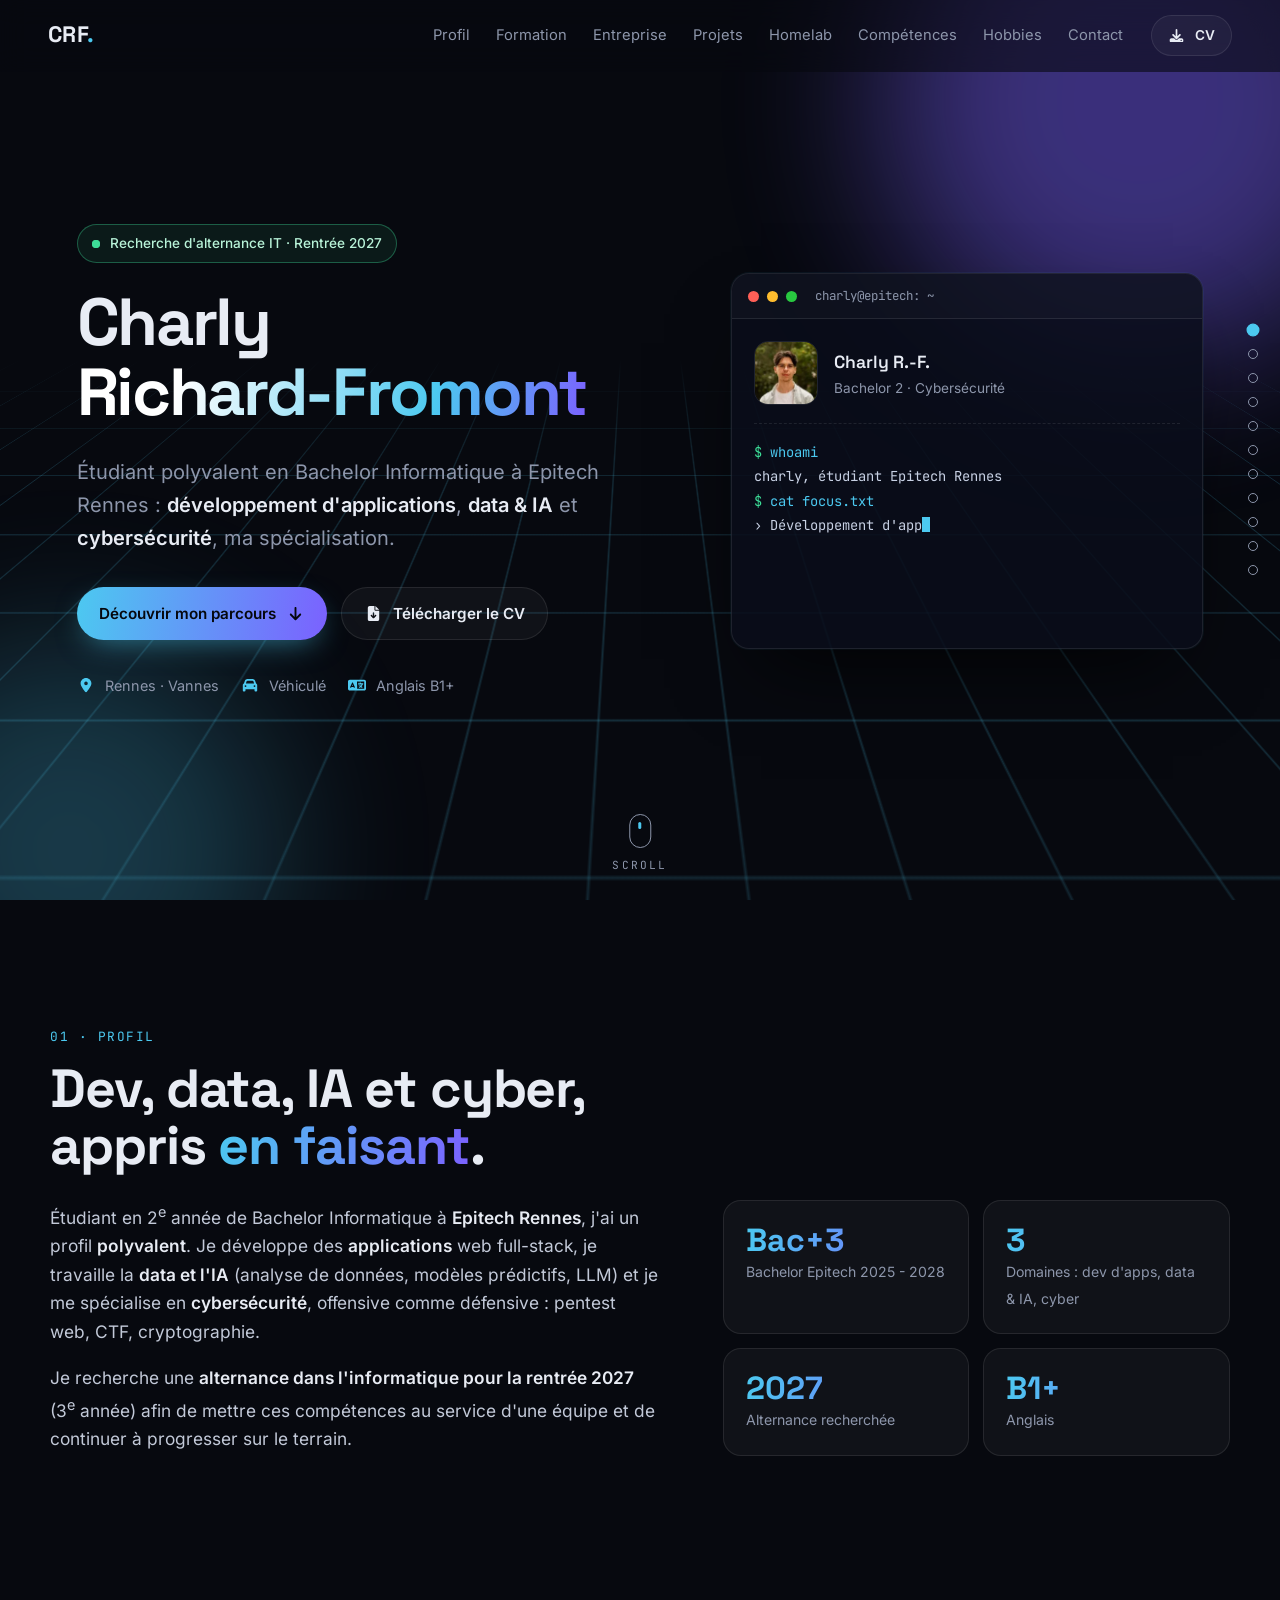
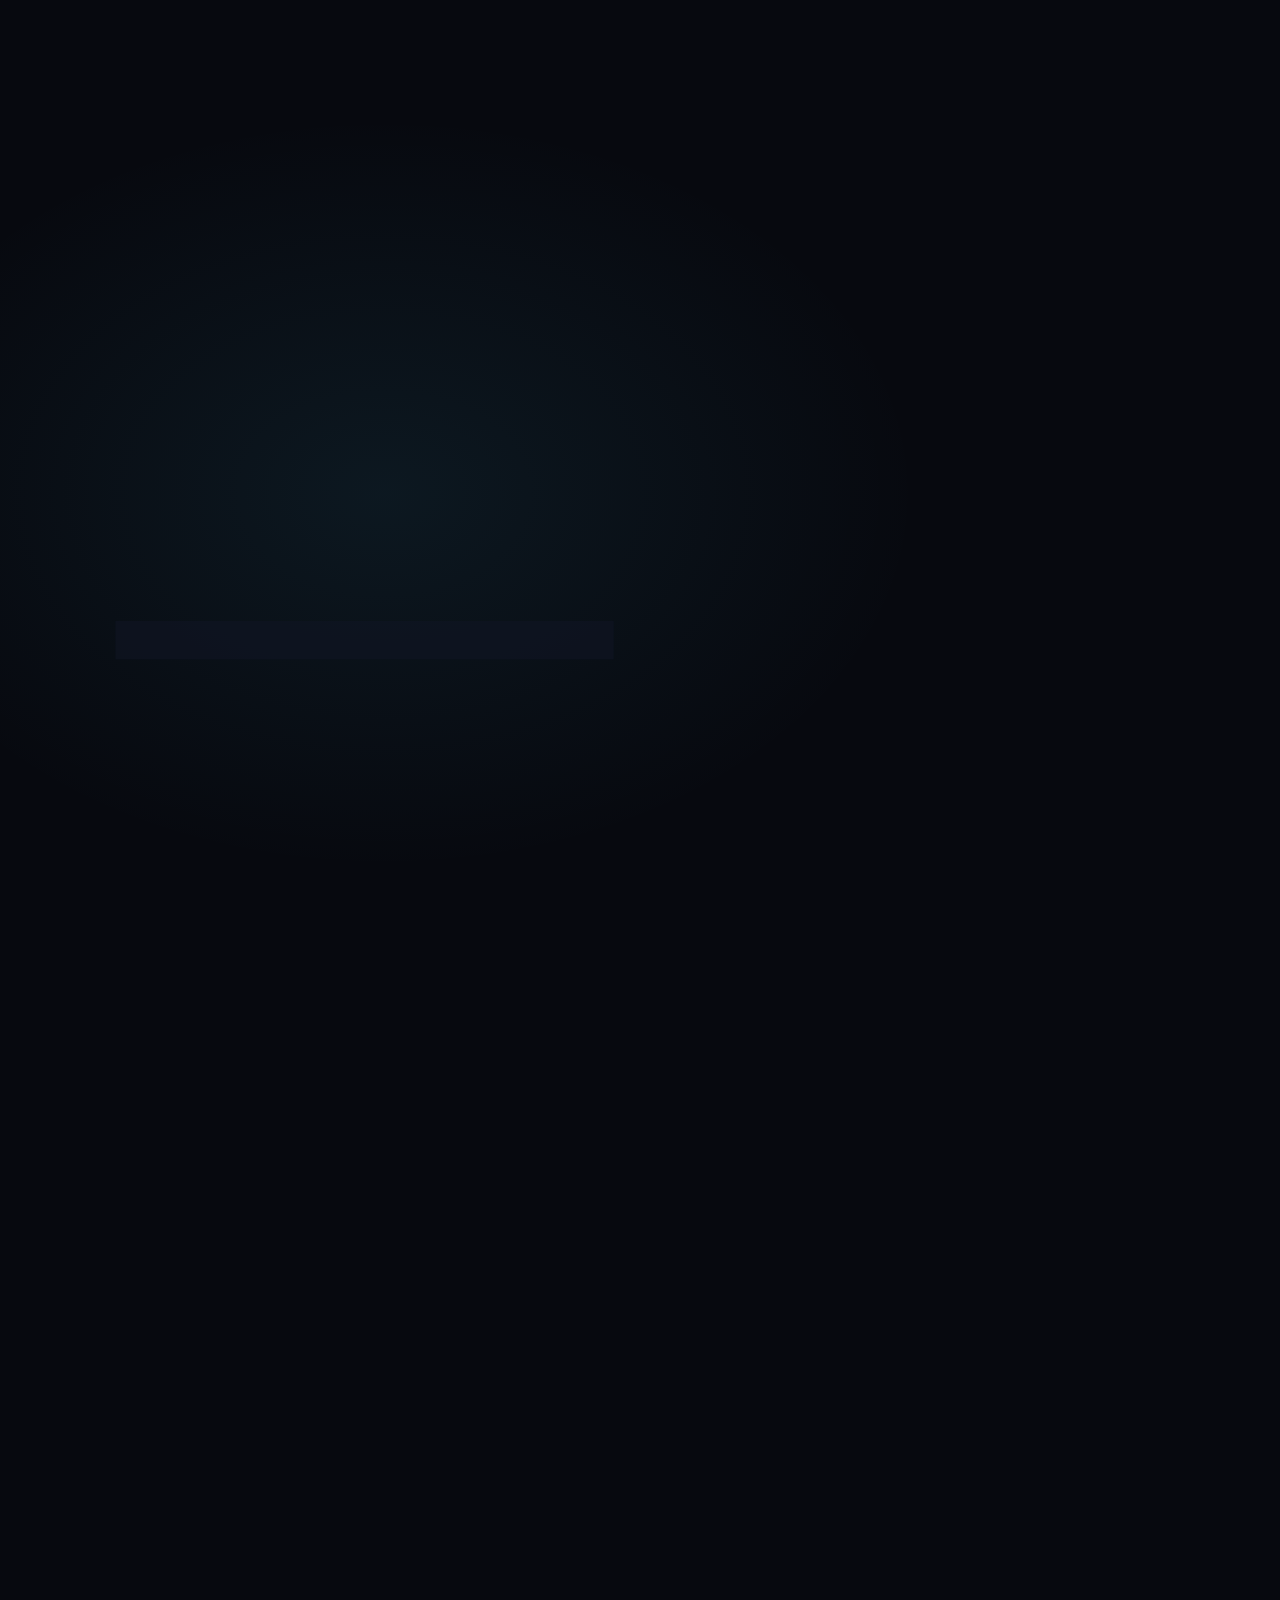
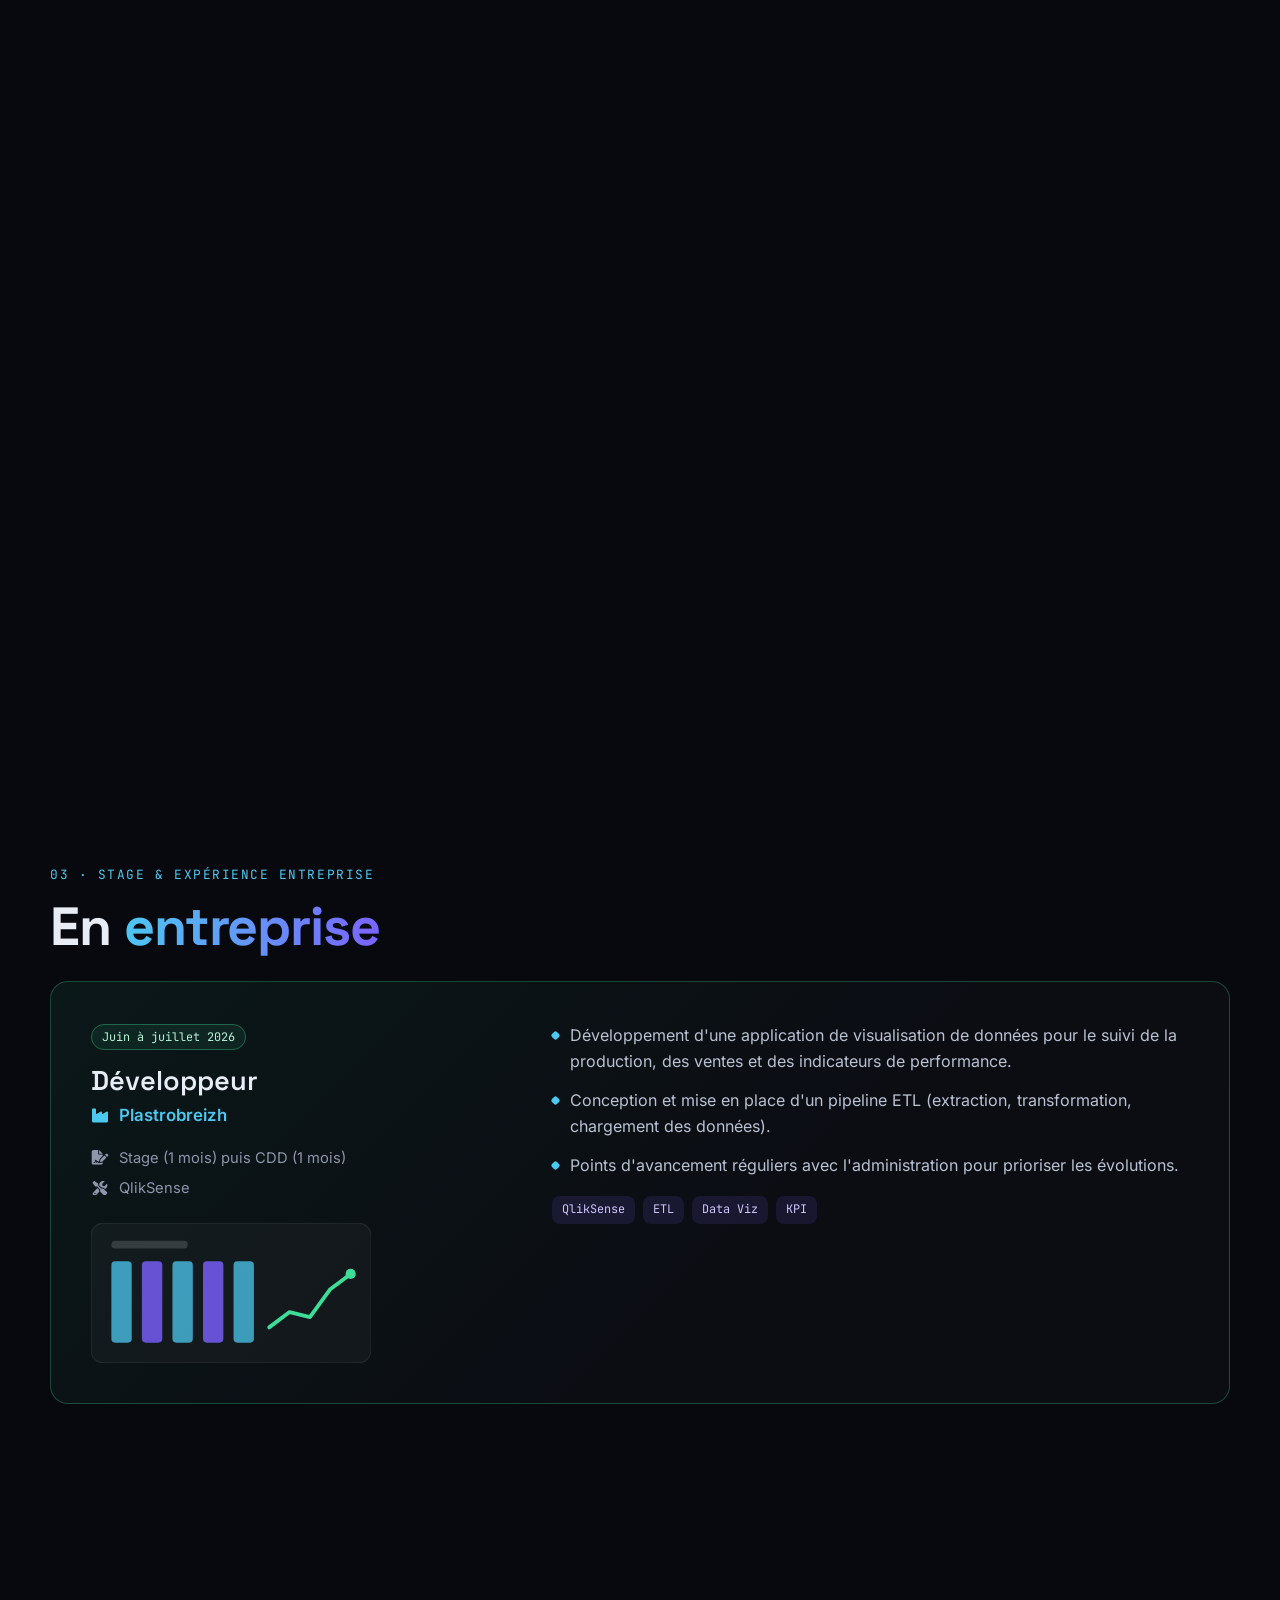
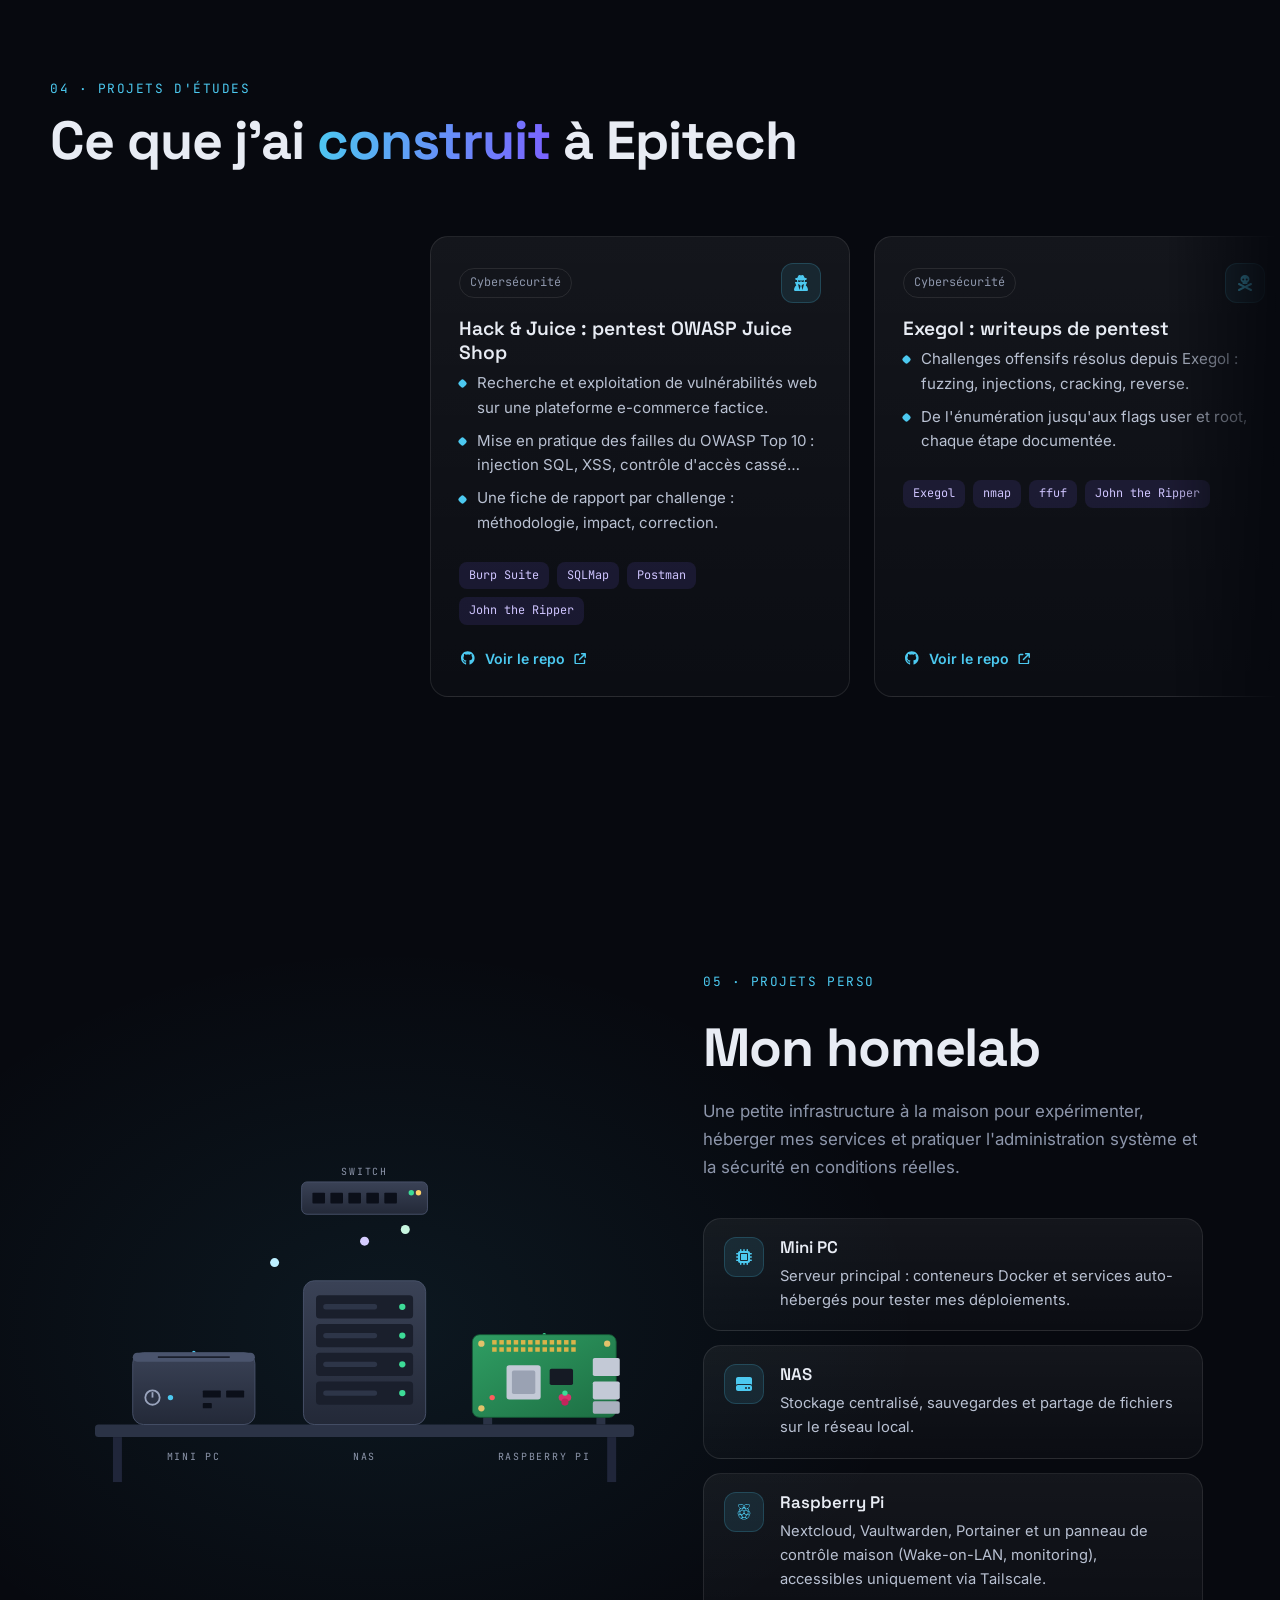
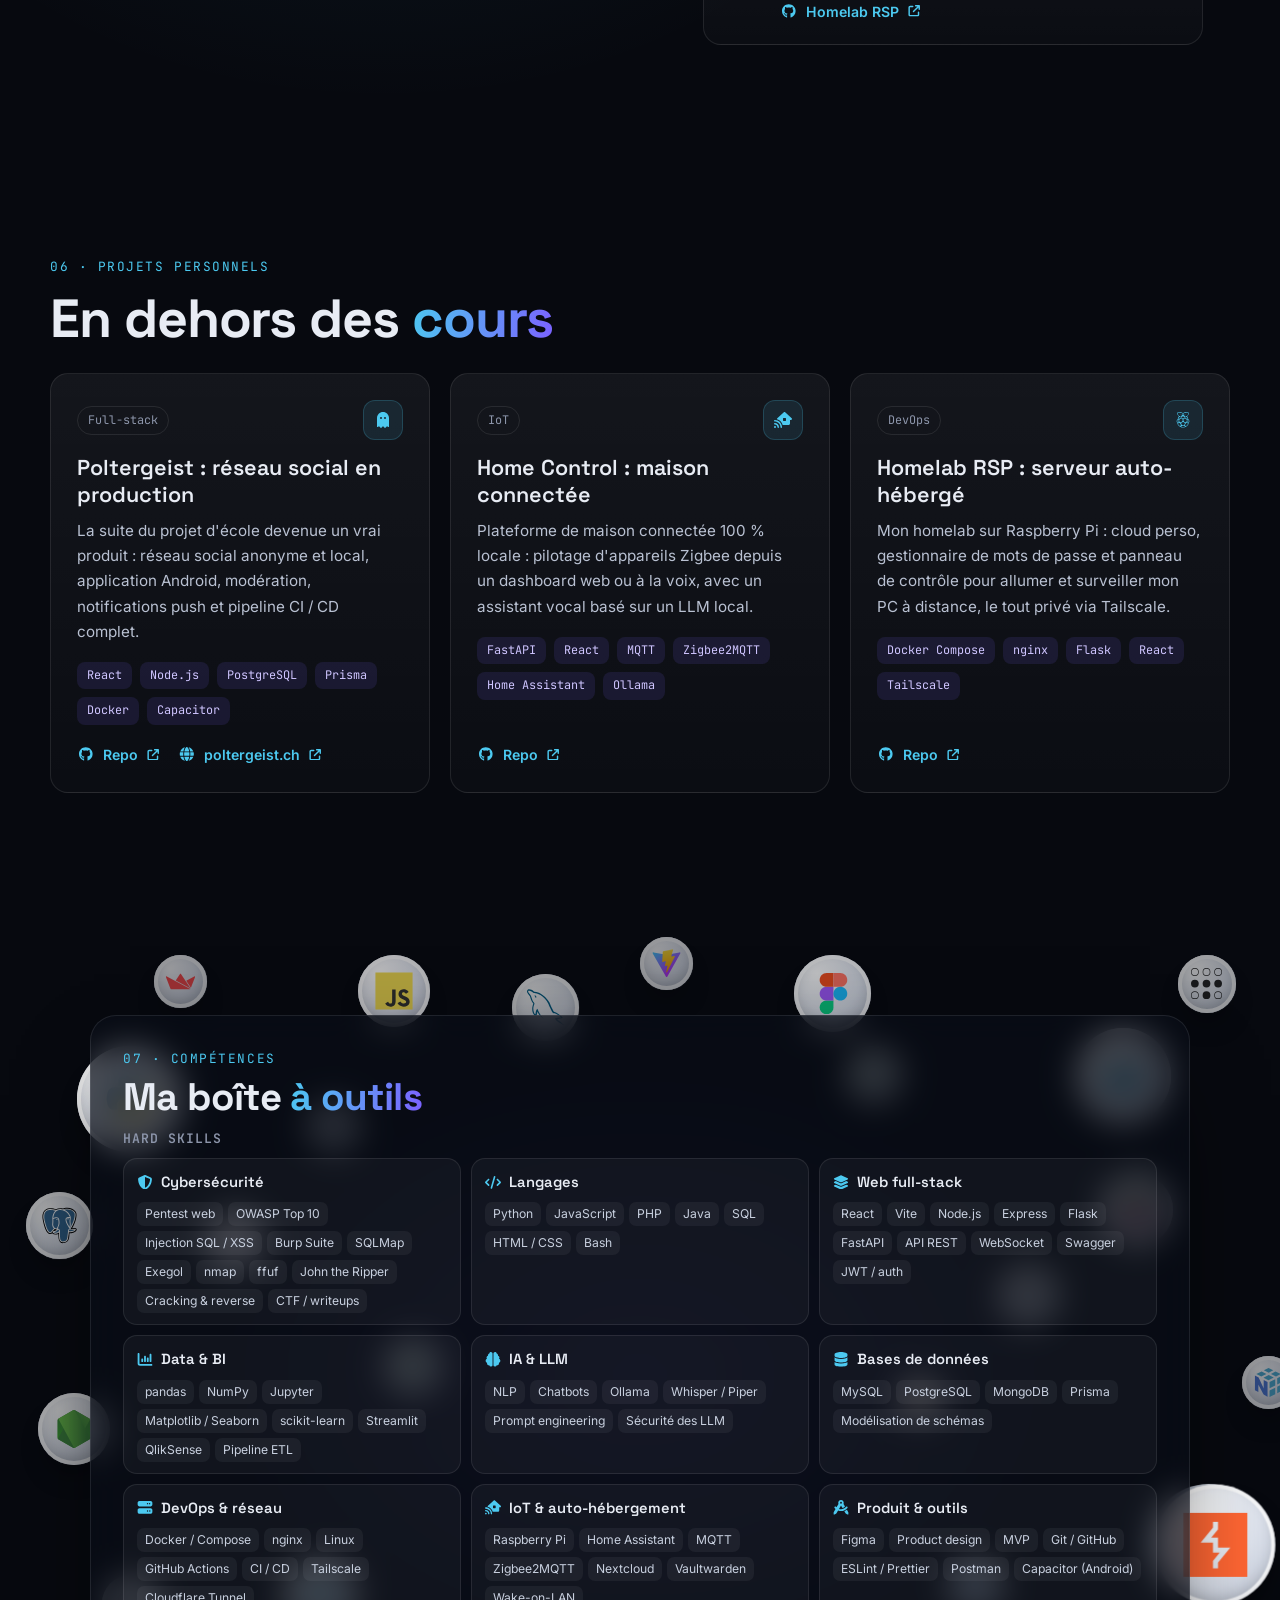
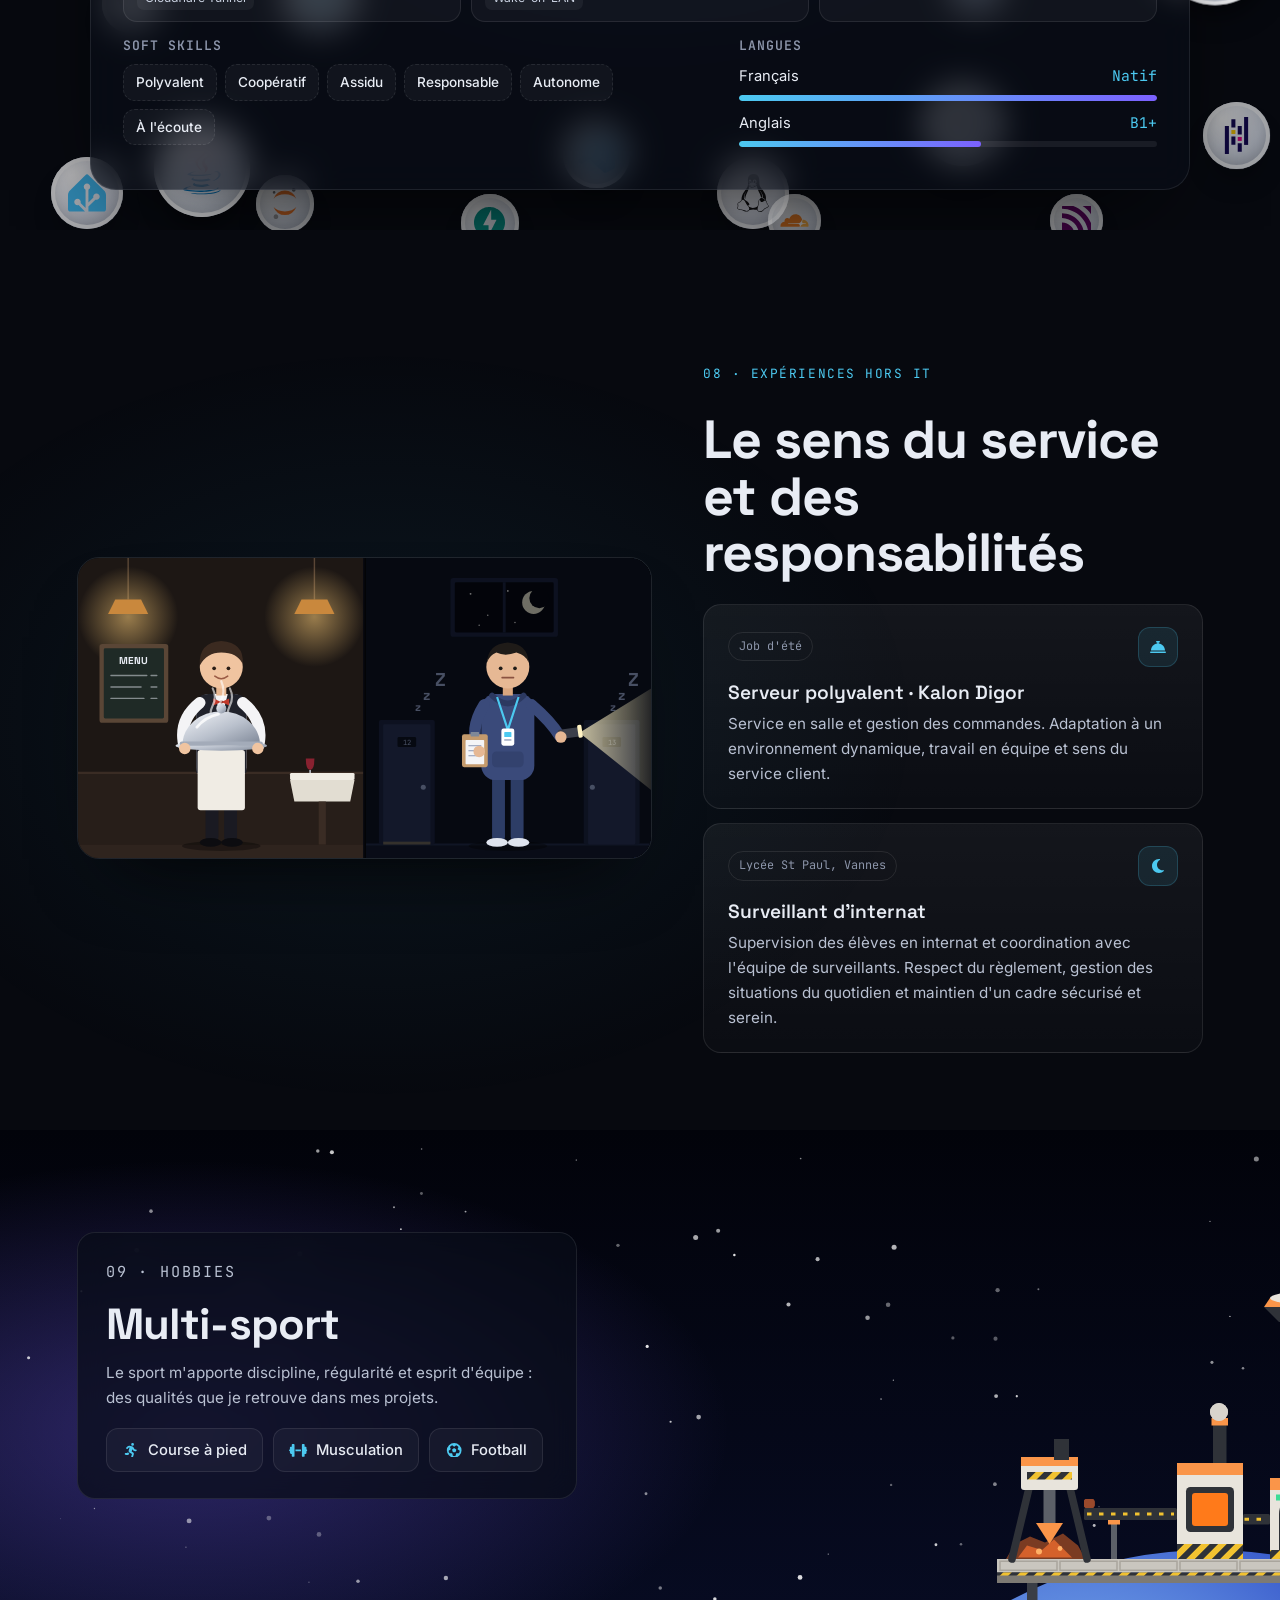
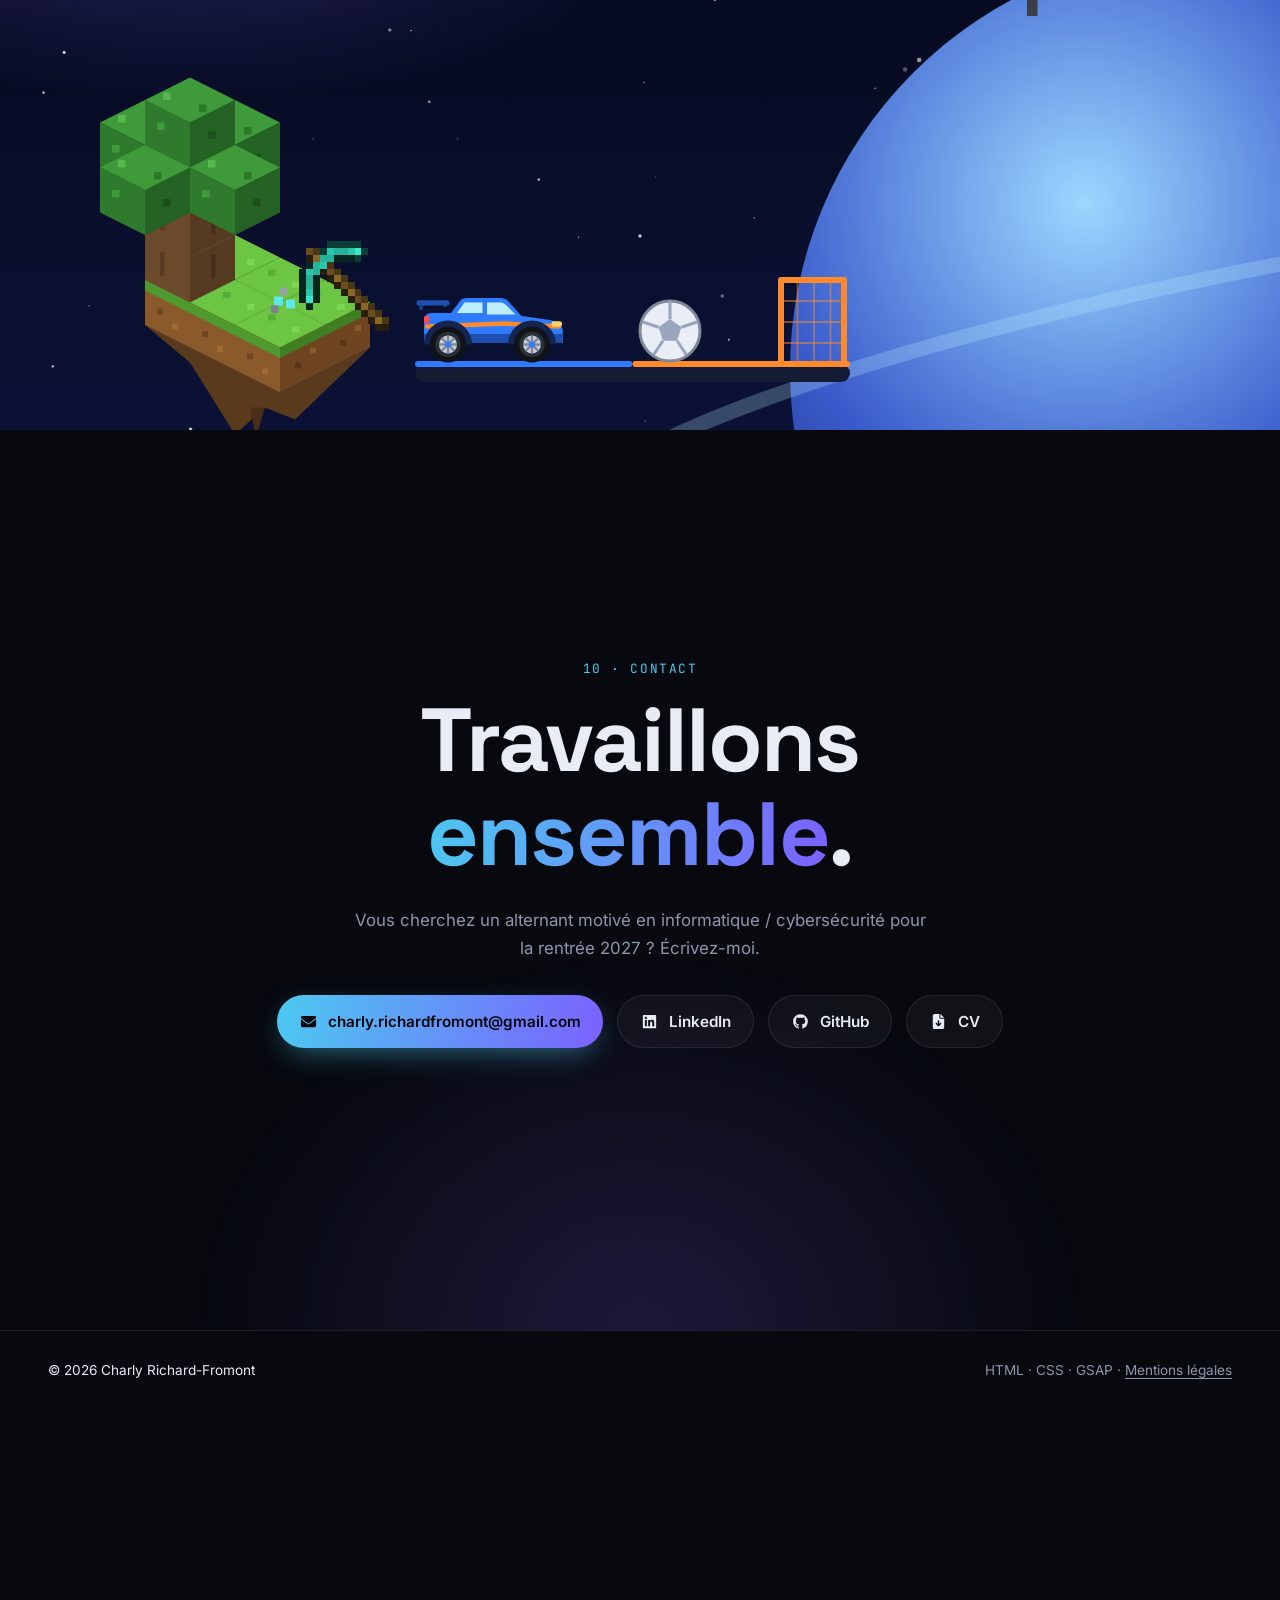
==== commit cb0e5868: "[FEAT](index.html):declare site name for search engines" ====
--- a/index.html
+++ b/index.html
@@ -18,10 +18,20 @@
     <meta property="og:url" content="https://charly.richard-fromont.fr/">
     <meta property="og:image" content="https://charly.richard-fromont.fr/crf.webp">
     <meta property="og:locale" content="fr_FR">
+    <meta property="og:site_name" content="Portfolio Charly RF">
     <meta property="profile:first_name" content="Charly">
     <meta property="profile:last_name" content="Richard-Fromont">
     <meta name="twitter:card" content="summary">
 
+    <script type="application/ld+json">
+    {
+        "@context": "https://schema.org",
+        "@type": "WebSite",
+        "name": "Portfolio Charly RF",
+        "alternateName": ["Charly Richard-Fromont", "CRF"],
+        "url": "https://charly.richard-fromont.fr/"
+    }
+    </script>
     <script type="application/ld+json">
     {
         "@context": "https://schema.org",
